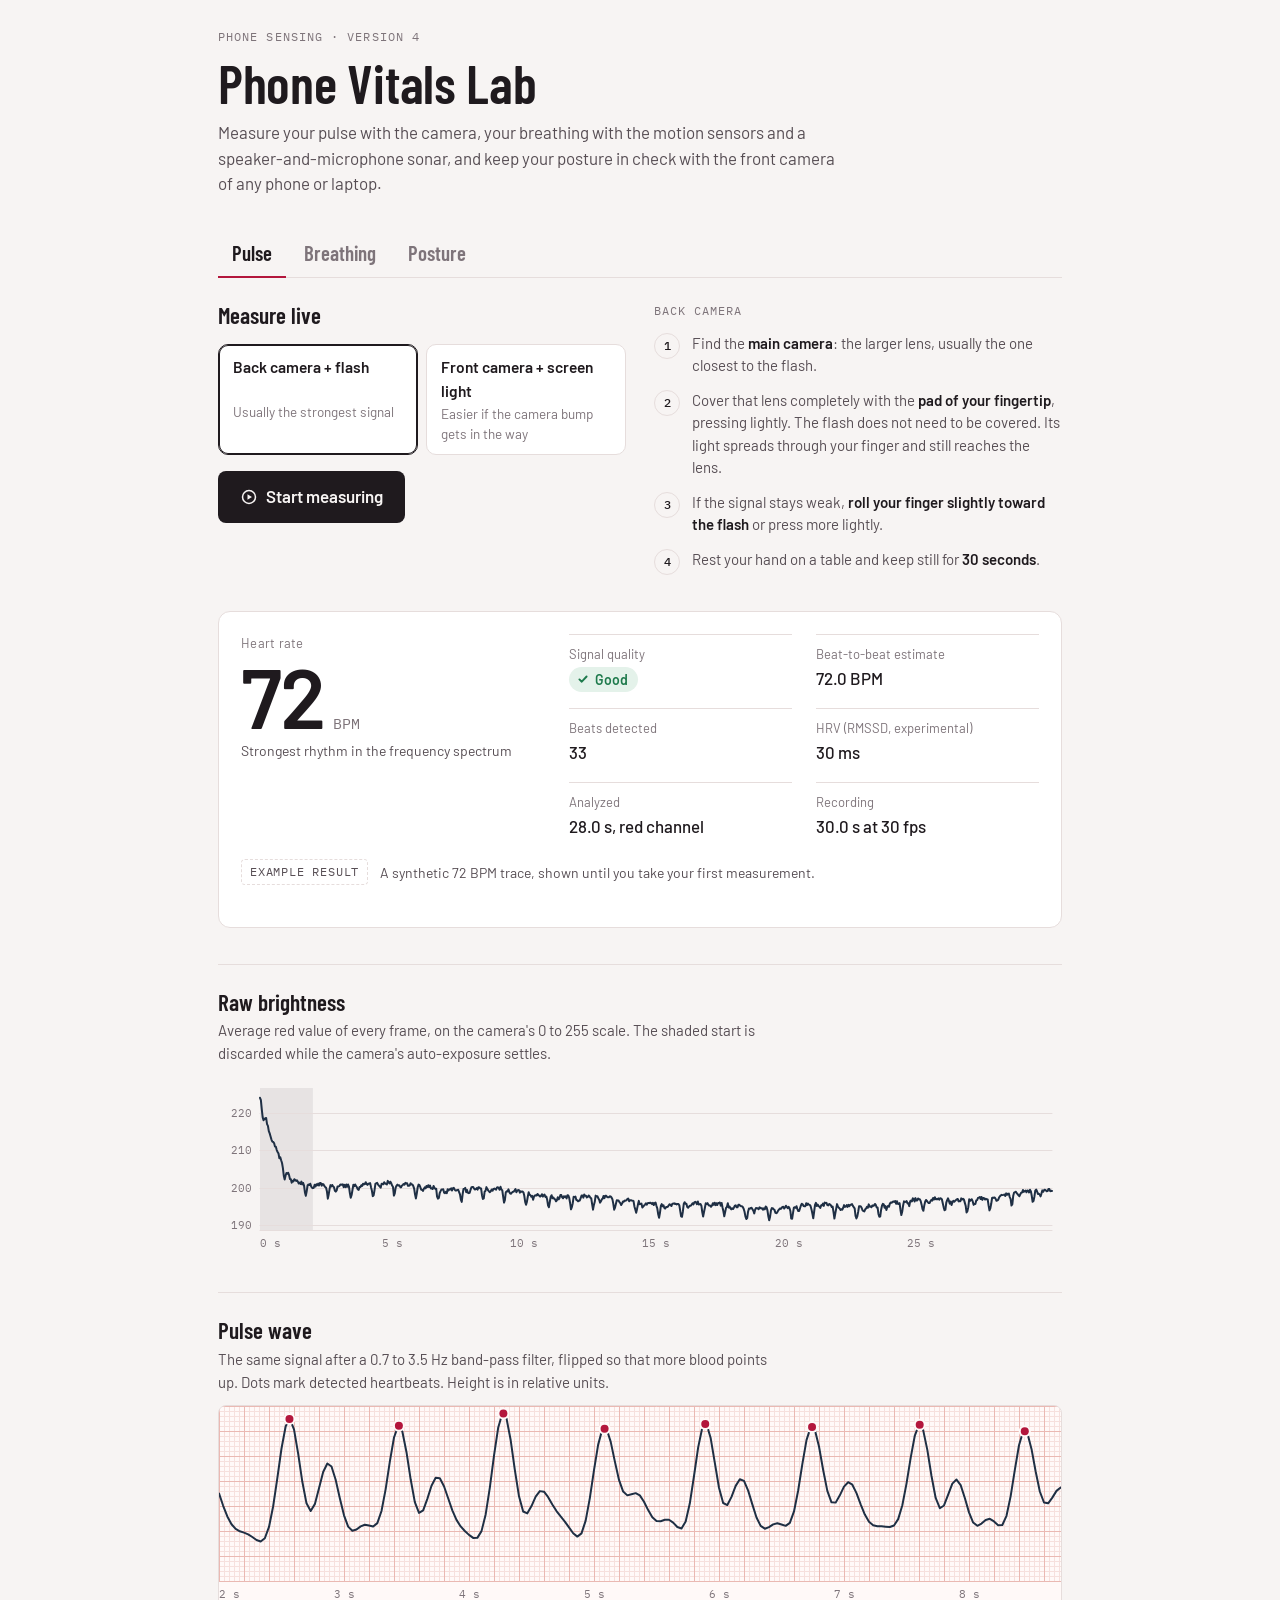
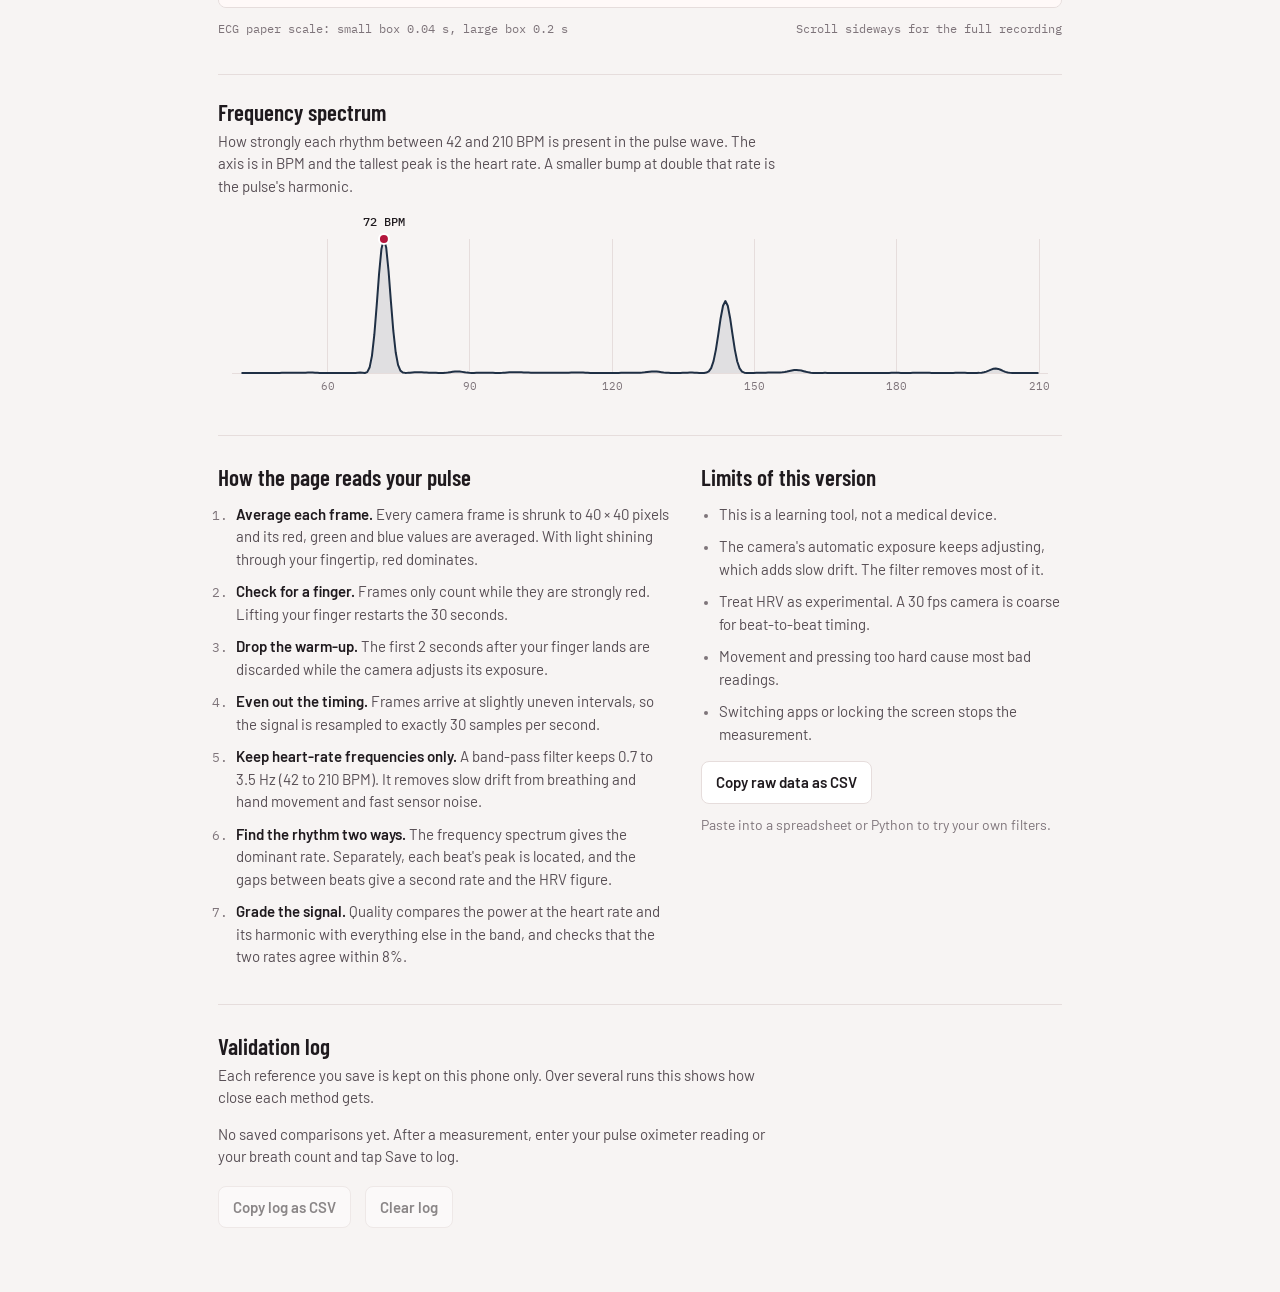
==== index.html @ 99853446 "Add files via upload" ====
<!doctype html>
<html lang="en">
<head>
<meta charset="utf-8">
<meta name="viewport" content="width=device-width, initial-scale=1, viewport-fit=cover">
<meta name="theme-color" content="#F7F4F3">
<title>Phone Vitals Lab</title>
<link rel="preconnect" href="https://fonts.googleapis.com">
<link rel="preconnect" href="https://fonts.gstatic.com" crossorigin>
<link href="https://fonts.googleapis.com/css2?family=Barlow:wght@400;500;600&family=Barlow+Condensed:wght@500;600&family=IBM+Plex+Mono:wght@400;500&display=swap" rel="stylesheet">
<style>
/* Layout: one-column instrument sheet. Live controls, full-screen live view while measuring, then readout + pulse strip + spectrum + method notes. */
:root {
  --bg: #F7F4F3;
  --surface: #FFFFFF;
  --paper: #FFF9F8;
  --ink: #1F1A1E;
  --ink-2: #574E54;
  --ink-3: #7E747A;
  --rule: #E6DDDC;
  --grid-minor: #F6E0DD;
  --grid-major: #EAB9B3;
  --trace: #1F2F44;
  --trace-wash: rgba(31, 47, 68, 0.10);
  --accent: #B3163C;
  --shade: rgba(126, 116, 122, 0.13);
  --good: #1E7A4C; --good-bg: #E4F2EA;
  --warn: #8F5A05; --warn-bg: #F7EEDC;
  --bad: #AF420E;  --bad-bg: #F9E6DC;
  --alert: #D3261E; --alert-ink: #FFFFFF;
  --ok: #1E8A50; --ok-ink: #FFFFFF;
  --absent: #CFC6C8;
  --sign-w: clamp(104px, 17vw, 190px);
  --font-display: "Barlow Condensed", "Arial Narrow", "Roboto Condensed", sans-serif;
  --font-body: "Barlow", system-ui, -apple-system, "Segoe UI", Roboto, sans-serif;
  --font-mono: "IBM Plex Mono", ui-monospace, "SF Mono", Menlo, Consolas, monospace;
  color-scheme: light;
}
@media (prefers-color-scheme: dark) {
  :root:not([data-theme="light"]) {
    --bg: #131114; --surface: #1B181C; --paper: #1A1517;
    --ink: #F0EBEE; --ink-2: #BCB2B8; --ink-3: #91878D; --rule: #2F2A2F;
    --grid-minor: #2A1E22; --grid-major: #4C2D34;
    --trace: #D9E4F2; --trace-wash: rgba(217, 228, 242, 0.10);
    --accent: #FF5D80; --shade: rgba(188, 178, 184, 0.10);
    --good: #52C58C; --good-bg: #173226;
    --warn: #E3A63F; --warn-bg: #33270F;
    --bad: #FF8656;  --bad-bg: #3A1E12;
    --alert: #E5392F; --alert-ink: #FFFFFF;
    --ok: #1F9A58; --ok-ink: #FFFFFF;
    --absent: #4A4249;
    color-scheme: dark;
  }
}
:root[data-theme="dark"] {
  --bg: #131114; --surface: #1B181C; --paper: #1A1517;
  --ink: #F0EBEE; --ink-2: #BCB2B8; --ink-3: #91878D; --rule: #2F2A2F;
  --grid-minor: #2A1E22; --grid-major: #4C2D34;
  --trace: #D9E4F2; --trace-wash: rgba(217, 228, 242, 0.10);
  --accent: #FF5D80; --shade: rgba(188, 178, 184, 0.10);
  --good: #52C58C; --good-bg: #173226;
  --warn: #E3A63F; --warn-bg: #33270F;
  --bad: #FF8656;  --bad-bg: #3A1E12;
  --alert: #E5392F; --alert-ink: #FFFFFF;
  --ok: #1F9A58; --ok-ink: #FFFFFF;
  --absent: #4A4249;
  color-scheme: dark;
}

* { box-sizing: border-box; }
[hidden] { display: none !important; }
html { -webkit-text-size-adjust: 100%; }
body {
  margin: 0;
  background: var(--bg);
  color: var(--ink);
  font-family: var(--font-body);
  font-size: 16px;
  line-height: 1.5;
  -webkit-font-smoothing: antialiased;
}
.sheet {
  max-width: 880px;
  margin: 0 auto;
  padding-inline: 18px;
  padding-block: calc(28px + env(safe-area-inset-top, 0px)) calc(64px + env(safe-area-inset-bottom, 0px));
  display: grid;
  gap: 36px;
}
h1, h2 { font-family: var(--font-display); text-wrap: balance; margin: 0; }
h1 { font-weight: 600; font-size: clamp(2.3rem, 7vw, 3.4rem); line-height: 1; letter-spacing: -0.005em; }
h2 { font-weight: 600; font-size: 1.45rem; line-height: 1.15; }
p { margin: 0; }
.eyebrow {
  font-family: var(--font-mono); font-size: 12px; text-transform: uppercase;
  letter-spacing: 0.09em; color: var(--ink-3);
}
.masthead { display: grid; gap: 10px; }
.lede { color: var(--ink-2); max-width: 62ch; font-size: 1.06rem; }

/* Buttons and controls */
.btn {
  display: inline-flex; align-items: center; justify-content: center; gap: 8px;
  justify-self: start;
  background: var(--ink); color: var(--bg);
  font: inherit; font-weight: 600; font-size: 17px;
  padding: 13px 22px; border-radius: 8px; border: 0; cursor: pointer;
  transition: background-color 120ms ease;
}
.btn svg { width: 18px; height: 18px; }
.btn:hover { background: var(--accent); color: #fff; }
.btn:focus-visible, .btn-quiet:focus-visible, .textbtn:focus-visible, select:focus-visible { outline: 2px solid var(--accent); outline-offset: 3px; }
.btn-quiet {
  font: inherit; font-size: 15px; font-weight: 600; color: var(--ink);
  background: var(--surface); border: 1px solid var(--rule); border-radius: 8px;
  padding: 9px 14px; cursor: pointer;
}
.btn-quiet:hover { border-color: var(--ink-3); }
.textbtn {
  font: inherit; font-size: 14px; color: var(--accent); background: none; border: 0; padding: 0;
  text-decoration: underline; text-underline-offset: 3px; cursor: pointer;
}
.seg { display: flex; flex-wrap: wrap; gap: 8px; }
.seg input { position: absolute; opacity: 0; pointer-events: none; }
.seg label {
  display: grid; gap: 2px; cursor: pointer;
  border: 1px solid var(--rule); background: var(--surface); border-radius: 10px;
  padding: 10px 14px; min-width: 0; flex: 1 1 180px;
}
.seg label b { font-weight: 600; font-size: 15.5px; color: var(--ink); }
.seg label span { font-size: 13.5px; color: var(--ink-3); }
.seg input:checked + label { border-color: var(--ink); box-shadow: inset 0 0 0 1px var(--ink); }
.seg input:focus-visible + label { outline: 2px solid var(--accent); outline-offset: 2px; }
.field { display: grid; gap: 4px; font-size: 13px; color: var(--ink-3); }
select {
  font: inherit; font-size: 15px; color: var(--ink); background: var(--surface);
  border: 1px solid var(--rule); border-radius: 8px; padding: 9px 10px; max-width: 100%;
}
.notice {
  font-size: 14.5px; color: var(--ink); background: var(--warn-bg);
  border-radius: 8px; padding: 10px 12px;
}
.error {
  font-size: 14.5px; color: var(--bad); background: var(--bad-bg);
  border-radius: 8px; padding: 10px 12px;
}

/* Capture */
.capture {
  display: grid;
  grid-template-columns: minmax(0, 1fr) minmax(0, 1fr);
  gap: 28px;
}
.capture-main { display: grid; gap: 16px; align-content: start; min-width: 0; }
.howto-wrap { display: grid; gap: 12px; align-content: start; min-width: 0; }
.howto-title { font-family: var(--font-mono); font-size: 12px; text-transform: uppercase; letter-spacing: 0.08em; color: var(--ink-3); }
.howto { margin: 0; padding: 0; list-style: none; counter-reset: step; display: grid; gap: 12px; }
.howto li { counter-increment: step; display: grid; grid-template-columns: 28px minmax(0, 1fr); gap: 10px; font-size: 15px; color: var(--ink-2); }
.howto li::before {
  content: counter(step);
  font-family: var(--font-mono); font-size: 12px; font-weight: 500; color: var(--ink);
  width: 24px; height: 24px; border-radius: 50%; border: 1px solid var(--rule);
  display: grid; place-items: center; margin-top: 1px;
}
.howto strong { color: var(--ink); font-weight: 600; }

/* Readout */
.readout {
  background: var(--surface);
  border: 1px solid var(--rule);
  border-radius: 12px;
  padding: 22px;
  display: grid;
  gap: 20px;
  scroll-margin-top: 16px;
}
.readout-top { display: grid; grid-template-columns: minmax(0, 1fr) minmax(0, 1.55fr); gap: 24px; align-items: start; }
.hero { display: grid; gap: 4px; min-width: 0; }
.label { font-size: 13px; color: var(--ink-3); letter-spacing: 0.02em; }
.hero-val { display: flex; align-items: baseline; gap: 8px; }
.hero-num { font-family: var(--font-body); font-weight: 600; font-size: 84px; line-height: 0.92; letter-spacing: -0.02em; }
.hero-unit { font-family: var(--font-mono); font-size: 15px; color: var(--ink-3); }
.hero-sub { font-size: 14px; color: var(--ink-2); }
.stats { display: grid; grid-template-columns: repeat(2, minmax(0, 1fr)); gap: 16px 24px; margin: 0; }
.stats div { display: grid; gap: 2px; min-width: 0; border-top: 1px solid var(--rule); padding-top: 10px; }
.stats dt { font-size: 13px; color: var(--ink-3); }
.stats dd { margin: 0; font-size: 1.06rem; font-weight: 500; }
.pill {
  display: inline-flex; align-items: center; gap: 6px;
  padding: 2px 10px 2px 8px; border-radius: 999px;
  font-size: 14px; font-weight: 600; white-space: nowrap;
}
.pill svg { width: 12px; height: 12px; flex: none; }
.pill[data-q="good"] { color: var(--good); background: var(--good-bg); }
.pill[data-q="fair"] { color: var(--warn); background: var(--warn-bg); }
.pill[data-q="poor"] { color: var(--bad); background: var(--bad-bg); }
.pill[data-q="none"] { color: var(--ink-3); background: var(--shade); }
.source { display: flex; flex-wrap: wrap; align-items: center; gap: 8px 12px; font-size: 14px; color: var(--ink-2); }
.chip {
  font-family: var(--font-mono); font-size: 11.5px; text-transform: uppercase; letter-spacing: 0.07em;
  padding: 3px 8px; border-radius: 4px; border: 1px solid var(--rule); color: var(--ink-2);
}
.chip[data-kind="example"] { border-style: dashed; }
.warnings { list-style: none; margin: 0; padding: 0; display: grid; gap: 8px; }
.warnings li {
  display: flex; gap: 10px; align-items: flex-start;
  font-size: 14.5px; color: var(--ink); background: var(--warn-bg);
  border-radius: 8px; padding: 9px 12px;
}
.warnings li svg { width: 14px; height: 14px; flex: none; margin-top: 4px; color: var(--warn); }

/* Charts */
.chart-block { display: grid; gap: 12px; border-top: 1px solid var(--rule); padding-top: 24px; min-width: 0; }
.chart-head { display: grid; gap: 4px; }
.chart-head p { color: var(--ink-2); font-size: 15px; max-width: 70ch; }
.plot { position: relative; }
.plot canvas { display: block; }
.plot .overlay { position: absolute; left: 0; top: 0; pointer-events: none; }
.plot .hit { position: absolute; inset: 0; }
.plot-fit .hit { touch-action: pan-y; }
.strip-scroll {
  overflow-x: auto; border: 1px solid var(--rule); border-radius: 8px; background: var(--paper);
  -webkit-overflow-scrolling: touch;
}
.strip-scroll .plot { width: max-content; }
.strip-meta { display: flex; flex-wrap: wrap; justify-content: space-between; gap: 6px 16px; font-family: var(--font-mono); font-size: 12px; color: var(--ink-3); }
.tip {
  position: absolute; z-index: 2; pointer-events: none;
  background: var(--surface); color: var(--ink);
  border: 1px solid var(--rule); border-radius: 6px;
  padding: 6px 9px; font-family: var(--font-mono); font-size: 12px; line-height: 1.45;
  white-space: nowrap; box-shadow: 0 2px 10px rgba(0, 0, 0, 0.08);
  font-variant-numeric: tabular-nums;
}
.tip b { font-weight: 500; }
.tip .muted { color: var(--ink-3); }

/* Method */
.method { display: grid; grid-template-columns: minmax(0, 1.25fr) minmax(0, 1fr); gap: 32px; border-top: 1px solid var(--rule); padding-top: 28px; }
.method section { display: grid; gap: 12px; align-content: start; min-width: 0; }
.method ol, .method ul { margin: 0; padding-left: 1.2em; display: grid; gap: 10px; color: var(--ink-2); font-size: 15px; }
.method li strong { color: var(--ink); font-weight: 600; }
.method li::marker { font-family: var(--font-mono); font-size: 13px; color: var(--ink-3); }
.copyrow { display: flex; flex-wrap: wrap; align-items: center; gap: 10px 14px; margin-top: 4px; }
.copy-msg { font-size: 14px; color: var(--ink-3); }
#csvFallback {
  width: 100%; height: 120px; font-family: var(--font-mono); font-size: 12px;
  background: var(--surface); color: var(--ink); border: 1px solid var(--rule); border-radius: 6px; padding: 8px;
}

/* Live view (full screen while measuring) */
.live {
  position: fixed; inset: 0; z-index: 20;
  background: var(--bg); color: var(--ink);
  overflow-y: auto;
  display: flex; flex-direction: column;
}
/* Front-camera mode turns the screen into the light source: always white, whatever the theme. */
.live[data-mode="front"] {
  --bg: #FFFFFF; --surface: #FFFFFF; --paper: #FFFFFF;
  --ink: #1F1A1E; --ink-2: #574E54; --ink-3: #7E747A; --rule: #E6DDDC;
  --grid-minor: #F6E0DD; --grid-major: #EAB9B3;
  --trace: #1F2F44; --accent: #B3163C; --shade: rgba(126, 116, 122, 0.13);
  --good: #1E7A4C; --good-bg: #E4F2EA; --warn: #8F5A05; --warn-bg: #F7EEDC; --bad: #AF420E; --bad-bg: #F9E6DC;
  color-scheme: light;
}
.lightzone {
  flex: none; height: 30vh; min-height: 150px;
  background: #FFFFFF;
  display: flex; align-items: flex-end; justify-content: center;
  padding: 0 16px 10px;
  font-size: 13.5px; color: #7E747A; text-align: center;
}
.live:not([data-mode="front"]) .lightzone { display: none; }
.live-inner {
  width: 100%; max-width: 560px; margin: 0 auto;
  padding-inline: 18px;
  padding-block: calc(18px + env(safe-area-inset-top, 0px)) calc(24px + env(safe-area-inset-bottom, 0px));
  display: grid; gap: 16px; align-content: start;
}
.live[data-mode="front"] .live-inner { padding-top: 14px; }
.live-top { display: flex; justify-content: space-between; align-items: center; gap: 12px; flex-wrap: wrap; }
.live-timer { font-family: var(--font-mono); font-size: 14px; color: var(--ink-2); font-variant-numeric: tabular-nums; }
.live-status { font-size: 1.15rem; font-weight: 500; min-height: 1.6em; }
.live-hero { display: flex; align-items: center; gap: 14px; }
.live-hero .hero-num { font-size: 96px; font-variant-numeric: tabular-nums; }
.beat {
  width: 22px; height: 22px; border-radius: 50%; flex: none;
  background: var(--rule); transition: background-color 250ms ease, transform 250ms ease;
}
.beat.on { background: var(--accent); transform: scale(1.25); transition: none; }
.live-wave { border: 1px solid var(--rule); border-radius: 8px; overflow: hidden; background: var(--paper); }
.live-wave canvas { display: block; }
.track { height: 6px; background: var(--rule); border-radius: 3px; overflow: hidden; }
.bar { height: 100%; width: 0; background: var(--accent); border-radius: 3px; }
.live-row { display: flex; align-items: center; gap: 14px; }
#cam { width: 64px; height: 64px; border-radius: 50%; object-fit: cover; background: #000; flex: none; }
.live-facts { display: grid; gap: 6px; min-width: 0; }
.live-note { font-size: 13.5px; color: var(--ink-2); }
.live-actions { display: flex; gap: 10px; flex-wrap: wrap; }

/* Tabs */
.tabs { display: flex; gap: 4px; border-bottom: 1px solid var(--rule); margin-bottom: -12px; }
.tabs button {
  font-family: var(--font-display); font-weight: 600; font-size: 1.3rem; line-height: 1.2;
  color: var(--ink-3); background: none; border: 0; border-bottom: 2px solid transparent;
  padding: 8px 14px 10px; margin-bottom: -1px; cursor: pointer;
}
.tabs button:hover { color: var(--ink-2); }
.tabs button[aria-selected="true"] { color: var(--ink); border-bottom-color: var(--accent); }
.tabs button:focus-visible { outline: 2px solid var(--accent); outline-offset: -2px; border-radius: 4px; }
.panel { display: grid; gap: 36px; min-width: 0; }

/* Breathing controls */
.field-row { display: flex; flex-wrap: wrap; gap: 12px 16px; }
.field-row .field { flex: 1 1 170px; min-width: 0; }
.footnote { font-size: 13.5px; color: var(--ink-3); }
.stats dd.dd-flex { display: flex; flex-wrap: wrap; align-items: center; gap: 4px 8px; }

/* Reference inputs */
.refrow { display: grid; gap: 8px; border-top: 1px solid var(--rule); padding-top: 16px; }
.refrow label { font-size: 14px; color: var(--ink-2); }
.refctl { display: flex; flex-wrap: wrap; align-items: center; gap: 8px 10px; }
.refctl input {
  font: inherit; font-size: 17px; width: 6.5em; padding: 8px 10px;
  border: 1px solid var(--rule); border-radius: 8px; background: var(--bg); color: var(--ink);
  font-variant-numeric: tabular-nums;
}
.refctl input:focus-visible { outline: 2px solid var(--accent); outline-offset: 2px; }
.refctl .unit { font-size: 14px; color: var(--ink-3); }
.refmsg { font-size: 14px; color: var(--ink-2); min-height: 1.4em; }
.btn-quiet:disabled { opacity: 0.5; cursor: default; }

/* Breathing live view */
.method-live { display: grid; gap: 6px; }
.ml-head { display: flex; align-items: center; gap: 8px 12px; flex-wrap: wrap; font-size: 15px; }
.ml-head b { font-weight: 600; }
.ml-val { font-weight: 500; font-variant-numeric: tabular-nums; }
.guide { display: flex; align-items: center; gap: 18px; }
.guide-ring {
  width: 88px; height: 88px; border-radius: 50%; flex: none;
  border: 1px solid var(--rule); display: grid; place-items: center;
}
.guide-disc {
  width: 80px; height: 80px; border-radius: 50%;
  background: var(--trace-wash); border: 2px solid var(--trace);
  transform: scale(0.45); will-change: transform;
}
.guide span { font-size: 1.35rem; font-weight: 600; }

/* Validation log */
.log { display: grid; gap: 14px; border-top: 1px solid var(--rule); padding-top: 28px; }
.log-summary { display: grid; gap: 6px; font-size: 15px; color: var(--ink-2); max-width: 70ch; }
.log-summary strong { color: var(--ink); font-weight: 600; }
.table-wrap { overflow-x: auto; border: 1px solid var(--rule); border-radius: 8px; background: var(--surface); }
.table-wrap table { border-collapse: collapse; width: 100%; font-size: 14px; }
.table-wrap th, .table-wrap td { text-align: left; padding: 8px 12px; border-bottom: 1px solid var(--rule); white-space: nowrap; }
.table-wrap th { font-family: var(--font-mono); font-size: 11.5px; font-weight: 500; text-transform: uppercase; letter-spacing: 0.05em; color: var(--ink-3); }
.table-wrap .num { text-align: right; font-variant-numeric: tabular-nums; }
.table-wrap tr:last-child td { border-bottom: 0; }
#logFallback {
  width: 100%; height: 120px; font-family: var(--font-mono); font-size: 12px;
  background: var(--surface); color: var(--ink); border: 1px solid var(--rule); border-radius: 6px; padding: 8px;
}

/* Posture: the big status sign */
.psign {
  position: fixed; z-index: 40;
  top: calc(14px + env(safe-area-inset-top, 0px));
  right: calc(14px + env(safe-area-inset-right, 0px));
  width: var(--sign-w);
  display: grid; justify-items: center; gap: 8px;
  pointer-events: none;
}
.psign-icon { width: 100%; aspect-ratio: 1 / 1; display: grid; place-items: center; }
.psign-icon svg { width: 100%; height: 100%; display: none; filter: drop-shadow(0 3px 10px rgba(0, 0, 0, 0.18)); }
.psign[data-state="bad"] .i-bad,
.psign[data-state="good"] .i-good,
.psign[data-state="calib"] .i-wait,
.psign[data-state="absent"] .i-wait { display: block; }
.i-bad .tri { fill: var(--alert); stroke: var(--alert); stroke-width: 9; stroke-linejoin: round; }
.i-bad .mark { fill: var(--alert-ink); }
.i-good .disc { fill: var(--ok); }
.i-good .tick { fill: none; stroke: var(--ok-ink); stroke-width: 10; stroke-linecap: round; stroke-linejoin: round; }
.i-wait .ring { fill: var(--surface); stroke: var(--ink-3); stroke-width: 5; }
.i-wait text { fill: var(--ink-2); font-family: var(--font-display); font-weight: 600; font-size: 46px; }
.psign-label {
  font-weight: 600; font-size: clamp(14px, 1.6vw, 17px); line-height: 1.2; text-align: center;
  padding: 5px 12px; border-radius: 999px; max-width: 100%;
  background: var(--surface); color: var(--ink); border: 1px solid var(--rule);
}
.psign[data-state="bad"] .psign-label { background: var(--alert); color: var(--alert-ink); border-color: var(--alert); }
.psign[data-state="good"] .psign-label { background: var(--ok); color: var(--ok-ink); border-color: var(--ok); }
/* One flash per second: well under the 3-per-second limit for photosensitive viewers. */
.psign[data-state="bad"] .psign-icon { animation: psign-flash 1s steps(1, end) infinite; }
@keyframes psign-flash { 0% { opacity: 1; } 50% { opacity: 0.12; } }

/* Posture: live monitor */
.live-posture .live-inner { max-width: 600px; }
.pcam-wrap {
  position: relative; justify-self: center; width: 100%; max-width: 100%;
  aspect-ratio: 4 / 3; border-radius: 10px; overflow: hidden; background: #000;
}
.pcam-wrap video, .pcam-wrap canvas {
  position: absolute; inset: 0; width: 100%; height: 100%; display: block;
  transform: scaleX(-1);
}
.pcam-wrap video { object-fit: cover; }
.pchecks { list-style: none; margin: 0; padding: 0; display: grid; gap: 8px; }
.pchecks li { display: grid; grid-template-columns: minmax(0, 1fr) minmax(70px, 38%) 2.6em; align-items: center; gap: 12px; font-size: 14.5px; }
.pchecks[data-idle="true"] { opacity: 0.5; }
.pc-meter { position: relative; height: 8px; border-radius: 4px; background: var(--rule); }
.pc-fill { position: absolute; left: 0; top: 0; bottom: 0; width: 0; border-radius: 4px; background: var(--good); }
.pchecks li[data-over="true"] .pc-fill { background: var(--bad); }
.pc-limit { position: absolute; left: 66.67%; top: -4px; width: 2px; height: 16px; border-radius: 1px; background: var(--ink-2); }
.pc-state { font-size: 13px; color: var(--ink-3); text-align: right; }
.pchecks li[data-over="true"] .pc-state { color: var(--ink); font-weight: 600; }
.ptoggles { display: flex; flex-wrap: wrap; gap: 8px 20px; }
.check { display: inline-flex; align-items: center; gap: 8px; font-size: 15px; color: var(--ink-2); cursor: pointer; }
.check input { width: 18px; height: 18px; margin: 0; accent-color: var(--accent); }
.capture-lede { color: var(--ink-2); font-size: 15px; max-width: 60ch; }
@media (max-width: 960px) {
  .live-posture .live-inner { padding-top: calc(var(--sign-w) + 64px + env(safe-area-inset-top, 0px)); }
}

/* Floating always-on-top window */
.pip-body {
  margin: 0; min-height: 100vh; padding: 14px;
  background: var(--bg); color: var(--ink); font-family: var(--font-body);
  display: grid; justify-items: center; align-content: center; gap: 10px; text-align: center;
}
.pip-body .psign { position: static; width: min(150px, 62vw); }
.pip-issue { margin: 0; font-size: 13.5px; color: var(--ink-2); min-height: 1.3em; }

/* Posture: session timeline */
.legend { display: flex; flex-wrap: wrap; gap: 6px 18px; font-size: 14px; color: var(--ink-2); }
.legend span { display: inline-flex; align-items: center; gap: 7px; }
.legend i { width: 12px; height: 12px; border-radius: 3px; display: inline-block; }
.legend i[data-s="good"] { background: var(--good); }
.legend i[data-s="bad"] { background: var(--bad); }
.legend i[data-s="absent"] { background: var(--absent); }

@media (max-width: 680px) {
  .readout-top, .capture, .method { grid-template-columns: minmax(0, 1fr); }
  .hero-num { font-size: 72px; }
  .live-hero .hero-num { font-size: 88px; }
  .readout { padding: 18px; }
}
@media (max-width: 380px) {
  .stats { grid-template-columns: minmax(0, 1fr); }
}
@media (prefers-reduced-motion: reduce) {
  .btn, .beat { transition: none; }
  .beat.on { transform: none; }
  .psign[data-state="bad"] .psign-icon { animation: psign-pulse 2s ease-in-out infinite; }
}
@keyframes psign-pulse { 0%, 100% { opacity: 1; } 50% { opacity: 0.35; } }
</style>
</head>
<body>
<main class="sheet">
  <header class="masthead">
    <p class="eyebrow">Phone sensing · version 4</p>
    <h1>Phone Vitals Lab</h1>
    <p class="lede">Measure your pulse with the camera, your breathing with the motion sensors and a speaker-and-microphone sonar, and keep your posture in check with the front camera of any phone or laptop.</p>
  </header>

  <nav class="tabs" role="tablist" aria-label="Measurement">
    <button type="button" role="tab" id="tabPulse" aria-controls="panelPulse" aria-selected="true">Pulse</button>
    <button type="button" role="tab" id="tabBreath" aria-controls="panelBreath" aria-selected="false" tabindex="-1">Breathing</button>
    <button type="button" role="tab" id="tabPosture" aria-controls="panelPosture" aria-selected="false" tabindex="-1">Posture</button>
  </nav>

  <div class="panel" id="panelPulse" role="tabpanel" aria-labelledby="tabPulse">
  <section class="capture" id="capture">
    <div class="capture-main">
      <h2>Measure live</h2>
      <p class="notice" id="insecureNotice" hidden>The camera only works when this page is opened from a secure <strong>https://</strong> address, such as your GitHub Pages link. It will not work as a downloaded file.</p>
      <div class="seg" role="radiogroup" aria-label="Camera to use">
        <input type="radio" name="mode" id="modeBack" value="back" checked>
        <label for="modeBack"><b>Back camera + flash</b><span>Usually the strongest signal</span></label>
        <input type="radio" name="mode" id="modeFront" value="front">
        <label for="modeFront"><b>Front camera + screen light</b><span>Easier if the camera bump gets in the way</span></label>
      </div>
      <label class="field" for="camSelect" id="camField" hidden>Back camera
        <select id="camSelect"><option value="">Automatic (finds the camera with the flash)</option></select>
      </label>
      <button type="button" class="btn" id="startBtn">
        <svg viewBox="0 0 20 20" aria-hidden="true"><circle cx="10" cy="10" r="7.2" fill="none" stroke="currentColor" stroke-width="1.7"/><path d="M8.3 6.9v6.2l5-3.1z" fill="currentColor"/></svg>
        Start measuring
      </button>
      <p class="error" id="errorMsg" role="alert" hidden></p>
    </div>
    <div class="howto-wrap">
      <p class="howto-title" id="howtoTitle">Back camera</p>
      <ol class="howto" id="howtoBack">
        <li><span>Find the <strong>main camera</strong>: the larger lens, usually the one closest to the flash.</span></li>
        <li><span>Cover that lens completely with the <strong>pad of your fingertip</strong>, pressing lightly. The flash does not need to be covered. Its light spreads through your finger and still reaches the lens.</span></li>
        <li><span>If the signal stays weak, <strong>roll your finger slightly toward the flash</strong> or press more lightly.</span></li>
        <li><span>Rest your hand on a table and keep still for <strong>30 seconds</strong>.</span></li>
      </ol>
      <ol class="howto" id="howtoFront" hidden>
        <li><span>Turn your <strong>screen brightness all the way up</strong>.</span></li>
        <li><span>Tap Start. The top of the screen turns <strong>white</strong> to light your fingertip.</span></li>
        <li><span>Rest your fingertip <strong>lightly over the front camera</strong> at the top of the screen, covering it completely.</span></li>
        <li><span>Keep still for <strong>30 seconds</strong> and watch the reading below your finger.</span></li>
      </ol>
    </div>
  </section>

  <section class="readout" aria-live="polite" id="readout">
    <div class="readout-top">
      <div class="hero">
        <span class="label">Heart rate</span>
        <span class="hero-val"><span class="hero-num" id="bpm">--</span><span class="hero-unit">BPM</span></span>
        <span class="hero-sub" id="bpmSub">Strongest rhythm in the frequency spectrum</span>
      </div>
      <dl class="stats">
        <div><dt>Signal quality</dt><dd><span class="pill" id="qualityPill" data-q="good"></span></dd></div>
        <div><dt>Beat-to-beat estimate</dt><dd id="bpmBeats">--</dd></div>
        <div><dt>Beats detected</dt><dd id="beats">--</dd></div>
        <div><dt>HRV (RMSSD, experimental)</dt><dd id="rmssd">--</dd></div>
        <div><dt>Analyzed</dt><dd id="analyzed">--</dd></div>
        <div><dt>Recording</dt><dd id="recording">--</dd></div>
      </dl>
    </div>
    <p class="source">
      <span class="chip" id="sourceChip" data-kind="example">Example result</span>
      <span id="sourceText">A synthetic 72 BPM trace, shown until you take your first measurement.</span>
      <button type="button" class="textbtn" id="exampleBtn" hidden>Show the example again</button>
    </p>
    <ul class="warnings" id="warnings"></ul>
    <div class="refrow" id="pulseRef" hidden>
      <label for="pulseRefIn">Pulse oximeter reading, taken during this measurement</label>
      <div class="refctl">
        <input id="pulseRefIn" type="number" inputmode="decimal" min="30" max="220" step="1" placeholder="74">
        <span class="unit">BPM</span>
        <button type="button" class="btn-quiet" id="pulseRefSave">Save to log</button>
      </div>
      <span class="refmsg" id="pulseRefMsg"></span>
    </div>
  </section>

  <section class="chart-block">
    <div class="chart-head">
      <h2>Raw brightness</h2>
      <p>Average <span id="rawChannel">red</span> value of every frame, on the camera's 0 to 255 scale. The shaded start is discarded while the camera's auto-exposure settles.</p>
    </div>
    <div class="plot plot-fit" id="rawPlot">
      <canvas class="base" aria-label="Raw brightness over time"></canvas>
      <canvas class="overlay" aria-hidden="true"></canvas>
      <div class="hit"></div>
      <div class="tip" hidden></div>
    </div>
  </section>

  <section class="chart-block">
    <div class="chart-head">
      <h2>Pulse wave</h2>
      <p>The same signal after a 0.7 to 3.5 Hz band-pass filter, flipped so that more blood points up. Dots mark detected heartbeats. Height is in relative units.</p>
    </div>
    <div class="strip-scroll" id="stripScroll">
      <div class="plot" id="stripPlot">
        <canvas class="base" aria-label="Filtered pulse wave with detected beats"></canvas>
        <canvas class="overlay" aria-hidden="true"></canvas>
        <div class="hit"></div>
        <div class="tip" hidden></div>
      </div>
    </div>
    <div class="strip-meta">
      <span>ECG paper scale: small box 0.04 s, large box 0.2 s</span>
      <span>Scroll sideways for the full recording</span>
    </div>
  </section>

  <section class="chart-block">
    <div class="chart-head">
      <h2>Frequency spectrum</h2>
      <p>How strongly each rhythm between 42 and 210 BPM is present in the pulse wave. The axis is in BPM and the tallest peak is the heart rate. A smaller bump at double that rate is the pulse's harmonic.</p>
    </div>
    <div class="plot plot-fit" id="specPlot">
      <canvas class="base" aria-label="Frequency spectrum in beats per minute"></canvas>
      <canvas class="overlay" aria-hidden="true"></canvas>
      <div class="hit"></div>
      <div class="tip" hidden></div>
    </div>
  </section>

  <div class="method">
    <section>
      <h2>How the page reads your pulse</h2>
      <ol>
        <li><strong>Average each frame.</strong> Every camera frame is shrunk to 40 × 40 pixels and its red, green and blue values are averaged. With light shining through your fingertip, red dominates.</li>
        <li><strong>Check for a finger.</strong> Frames only count while they are strongly red. Lifting your finger restarts the 30 seconds.</li>
        <li><strong>Drop the warm-up.</strong> The first 2 seconds after your finger lands are discarded while the camera adjusts its exposure.</li>
        <li><strong>Even out the timing.</strong> Frames arrive at slightly uneven intervals, so the signal is resampled to exactly 30 samples per second.</li>
        <li><strong>Keep heart-rate frequencies only.</strong> A band-pass filter keeps 0.7 to 3.5 Hz (42 to 210 BPM). It removes slow drift from breathing and hand movement and fast sensor noise.</li>
        <li><strong>Find the rhythm two ways.</strong> The frequency spectrum gives the dominant rate. Separately, each beat's peak is located, and the gaps between beats give a second rate and the HRV figure.</li>
        <li><strong>Grade the signal.</strong> Quality compares the power at the heart rate and its harmonic with everything else in the band, and checks that the two rates agree within 8%.</li>
      </ol>
    </section>
    <section>
      <h2>Limits of this version</h2>
      <ul>
        <li>This is a learning tool, not a medical device.</li>
        <li>The camera's automatic exposure keeps adjusting, which adds slow drift. The filter removes most of it.</li>
        <li>Treat HRV as experimental. A 30 fps camera is coarse for beat-to-beat timing.</li>
        <li>Movement and pressing too hard cause most bad readings.</li>
        <li>Switching apps or locking the screen stops the measurement.</li>
      </ul>
      <div class="copyrow">
        <button type="button" class="btn-quiet" id="copyBtn">Copy raw data as CSV</button>
        <span class="copy-msg" id="copyMsg">Paste into a spreadsheet or Python to try your own filters.</span>
      </div>
      <textarea id="csvFallback" readonly hidden aria-label="Raw data as CSV"></textarea>
    </section>
  </div>
  </div>

  <div class="panel" id="panelBreath" role="tabpanel" aria-labelledby="tabBreath" hidden>
    <section class="capture" id="brCapture">
      <div class="capture-main">
        <h2>Measure breathing</h2>
        <div class="seg" role="radiogroup" aria-label="Phone position">
          <input type="radio" name="brPlace" id="placeChest" value="chest" checked>
          <label for="placeChest"><b>Lying down, phone on chest</b><span>Motion sensors and sonar check each other</span></label>
          <input type="radio" name="brPlace" id="placeFront" value="front">
          <label for="placeFront"><b>Phone in front of chest</b><span>Sonar does the work, phone resting still</span></label>
        </div>
        <div class="field-row">
          <label class="field" for="guideSel">Breathing guide
            <select id="guideSel">
              <option value="0">Off, breathe normally</option>
              <option value="6">6 breaths/min</option>
              <option value="10">10 breaths/min</option>
              <option value="12">12 breaths/min</option>
              <option value="15">15 breaths/min</option>
              <option value="20">20 breaths/min</option>
            </select>
          </label>
          <label class="field" for="toneSel">Sonar tone
            <select id="toneSel">
              <option value="18000">18 kHz</option>
              <option value="19000" selected>19 kHz</option>
              <option value="20000">20 kHz</option>
            </select>
          </label>
        </div>
        <button type="button" class="btn" id="brStart">
          <svg viewBox="0 0 20 20" aria-hidden="true"><circle cx="10" cy="10" r="7.2" fill="none" stroke="currentColor" stroke-width="1.7"/><path d="M8.3 6.9v6.2l5-3.1z" fill="currentColor"/></svg>
          Start 60-second measurement
        </button>
        <p class="error" id="brError" role="alert" hidden></p>
      </div>
      <div class="howto-wrap">
        <p class="howto-title" id="brHowtoTitle">Phone on chest</p>
        <ol class="howto" id="howtoChest">
          <li><span>Turn the <strong>media volume up</strong>. The sonar plays a tone too high for most adults to hear.</span></li>
          <li><span>Lie on your back. Place the phone <strong>flat on your breastbone</strong>, screen up, with the bottom edge (speaker and microphone) pointing toward your chin.</span></li>
          <li><span>Rest your arms by your sides and <strong>breathe normally</strong>. A chime marks the start and the end of the 60-second window.</span></li>
          <li><span>To check accuracy, <strong>count each breath out</strong> between the two chimes, or ask someone to watch and count.</span></li>
        </ol>
        <ol class="howto" id="howtoBrFront" hidden>
          <li><span>Turn the <strong>media volume up</strong>.</span></li>
          <li><span>Sit back or lie down. Prop the phone <strong>20 to 40 cm from your chest</strong>, bottom edge (speaker and microphone) pointing at your chest, for example on a pillow on your lap.</span></li>
          <li><span>Don't hold it. <strong>Hand movement</strong> is larger than breathing movement and swamps the sonar.</span></li>
          <li><span>Breathe normally. Count each breath out between the start and end chimes if you are checking accuracy.</span></li>
        </ol>
        <p class="footnote">Children and pets may hear the sonar tone as a faint whine. Try a higher tone if it bothers anyone.</p>
      </div>
    </section>

    <section class="readout" aria-live="polite" id="brReadout">
      <div class="readout-top">
        <div class="hero">
          <span class="label">Breathing rate</span>
          <span class="hero-val"><span class="hero-num" id="brRate">--</span><span class="hero-unit">breaths/min</span></span>
          <span class="hero-sub" id="brSub"></span>
        </div>
        <dl class="stats">
          <div><dt>Motion sensors</dt><dd class="dd-flex" id="brMotion">--</dd></div>
          <div><dt>Sonar</dt><dd class="dd-flex" id="brSonar">--</dd></div>
          <div><dt>Cross-check</dt><dd class="dd-flex" id="brAgree">--</dd></div>
          <div><dt>Breaths detected</dt><dd id="brCount">--</dd></div>
          <div><dt>Breathing guide</dt><dd id="brGuide">--</dd></div>
          <div><dt>Recording</dt><dd id="brDur">--</dd></div>
        </dl>
      </div>
      <p class="source">
        <span class="chip" id="brChip" data-kind="example">Example result</span>
        <span id="brSourceText">A synthetic session at about 14 breaths/min, shown until you take your first measurement.</span>
        <button type="button" class="textbtn" id="brExampleBtn" hidden>Show the example again</button>
      </p>
      <ul class="warnings" id="brWarnings"></ul>
      <div class="refrow" id="brRef" hidden>
        <label for="brRefIn" id="brRefLabel">Breaths you counted between the chimes</label>
        <div class="refctl">
          <input id="brRefIn" type="number" inputmode="decimal" min="1" max="80" step="1" placeholder="14">
          <span class="unit" id="brRefUnit">breaths</span>
          <button type="button" class="btn-quiet" id="brRefSave">Save to log</button>
        </div>
        <span class="refmsg" id="brRefMsg"></span>
      </div>
    </section>

    <section class="chart-block">
      <div class="chart-head">
        <h2>Motion sensors</h2>
        <p>Chest movement as the phone tilts, from the <span id="brMotionSrc">accelerometer</span>. Dots mark detected breaths. Height is in relative units.</p>
      </div>
      <div class="plot plot-fit" id="brMotionPlot">
        <canvas class="base" aria-label="Breathing movement from the motion sensors"></canvas>
        <canvas class="overlay" aria-hidden="true"></canvas>
        <div class="hit"></div>
        <div class="tip" hidden></div>
      </div>
    </section>

    <section class="chart-block">
      <div class="chart-head">
        <h2>Sonar</h2>
        <p>Movement seen in the returning ultrasonic tone, from its <span id="brSonarSrc">phase</span>. Dots mark detected breaths. Height is in relative units.</p>
      </div>
      <div class="plot plot-fit" id="brSonarPlot">
        <canvas class="base" aria-label="Breathing movement from the sonar"></canvas>
        <canvas class="overlay" aria-hidden="true"></canvas>
        <div class="hit"></div>
        <div class="tip" hidden></div>
      </div>
    </section>

    <div class="method">
      <section>
        <h2>How the page measures breathing</h2>
        <ol>
          <li><strong>Motion sensors.</strong> As your chest rises, the phone tilts by a fraction of a degree. The accelerometer sees gravity shift slightly between its axes, and the gyroscope sees the rotation. The page combines the axes into the one direction that moves the most.</li>
          <li><strong>Sonar.</strong> The speaker plays a steady tone. The microphone hears it back, mixed with echoes. When your chest moves a few millimetres toward or away from the phone, the echo's timing shifts, which rotates the tone's phase. The page tracks that phase.</li>
          <li><strong>Find the rhythm.</strong> Each signal is filtered to 6 to 42 breaths/min. Breaths are counted, and the frequency spectrum gives a second estimate.</li>
          <li><strong>Grade each method.</strong> A method counts as clear when its signal repeats regularly from one breath to the next and its two estimates agree.</li>
          <li><strong>Cross-check.</strong> If both methods are clear and within 2 breaths/min of each other, the result blends them, giving more weight to the cleaner signal. If they disagree, the cleaner one wins and the page says so.</li>
        </ol>
      </section>
      <section>
        <h2>Limits of this version</h2>
        <ul>
          <li>This is a learning tool, not a medical device.</li>
          <li>Talking, coughing and shifting position break the rhythm for a few breaths.</li>
          <li>Phone speakers and microphones vary in how well they handle ultrasound. The live view shows how strongly the tone reaches the microphone.</li>
          <li>Paying attention to your breathing tends to slow it. That is fine for testing, because the page and your count see the same breaths.</li>
        </ul>
      </section>
    </div>
  </div>

  <div class="panel" id="panelPosture" role="tabpanel" aria-labelledby="tabPosture" hidden>
    <section class="capture" id="pCapture">
      <div class="capture-main">
        <h2>Watch my posture</h2>
        <p class="capture-lede">Uses the front camera of this phone or laptop. A big sign in the top-right corner flashes while your posture needs fixing and turns green as soon as it is fixed. It keeps checking until you press End or close the tab.</p>
        <div class="field-row">
          <label class="field" for="pLevel">Sensitivity
            <select id="pLevel">
              <option value="relaxed">Relaxed</option>
              <option value="normal" selected>Normal</option>
              <option value="strict">Strict</option>
            </select>
          </label>
          <label class="field" for="pDelay">Warn after
            <select id="pDelay">
              <option value="1">1 second</option>
              <option value="3" selected>3 seconds</option>
              <option value="10">10 seconds</option>
              <option value="30">30 seconds</option>
            </select>
          </label>
        </div>
        <label class="check" for="pSound"><input type="checkbox" id="pSound"><span>Beep when a warning starts, then every 20 seconds while it lasts</span></label>
        <button type="button" class="btn" id="pStart">
          <svg viewBox="0 0 20 20" aria-hidden="true"><circle cx="10" cy="10" r="7.2" fill="none" stroke="currentColor" stroke-width="1.7"/><path d="M8.3 6.9v6.2l5-3.1z" fill="currentColor"/></svg>
          Start posture check
        </button>
        <p class="error" id="pError" role="alert" hidden></p>
      </div>
      <div class="howto-wrap">
        <p class="howto-title">Setup</p>
        <ol class="howto">
          <li><span>Put the camera at about <strong>eye level</strong>, facing you. Prop a phone up rather than holding it.</span></li>
          <li><span>Sit <strong>50 to 80 cm</strong> away, so your <strong>head and both shoulders</strong> are in view.</span></li>
          <li><span>When the check starts, <strong>sit up straight</strong> and look at the screen for 5 seconds. That posture becomes your target.</span></li>
          <li><span>Carry on working. Press <strong>End</strong> when you are done.</span></li>
        </ol>
        <p class="footnote">The video is analysed on this device and never uploaded. The pose model (about 15 MB) downloads the first time.</p>
      </div>
    </section>

    <section class="readout" aria-live="polite" id="pReadout">
      <div class="readout-top">
        <div class="hero">
          <span class="label">Upright</span>
          <span class="hero-val"><span class="hero-num" id="pUpright">--</span><span class="hero-unit">% of the time</span></span>
          <span class="hero-sub" id="pSub">Share of the time in view that the green sign was showing</span>
        </div>
        <dl class="stats">
          <div><dt>Time monitored</dt><dd id="pDur">--</dd></div>
          <div><dt>Warnings</dt><dd id="pWarn">--</dd></div>
          <div><dt>Most common issue</dt><dd id="pIssue">--</dd></div>
          <div><dt>Longest warning</dt><dd id="pLongest">--</dd></div>
          <div><dt>Out of view</dt><dd id="pAbsent">--</dd></div>
          <div><dt>Settings</dt><dd id="pSettings">--</dd></div>
        </dl>
      </div>
      <p class="source">
        <span class="chip" id="pChip" data-kind="example">Example result</span>
        <span id="pSourceText">A made-up 25-minute session, shown until you finish your first posture check.</span>
        <button type="button" class="textbtn" id="pExampleBtn" hidden>Show the example again</button>
      </p>
    </section>

    <section class="chart-block">
      <div class="chart-head">
        <h2>Session timeline</h2>
        <p>Which sign was showing over the session.</p>
      </div>
      <div class="legend" aria-hidden="true">
        <span><i data-s="good"></i>Green sign, upright</span>
        <span><i data-s="bad"></i>Warning sign</span>
        <span><i data-s="absent"></i>Out of view</span>
      </div>
      <div class="plot plot-fit" id="pTimeline">
        <canvas class="base" aria-label="Posture over the session"></canvas>
        <canvas class="overlay" aria-hidden="true"></canvas>
        <div class="hit"></div>
        <div class="tip" hidden></div>
      </div>
    </section>

    <div class="method">
      <section>
        <h2>How the page checks posture</h2>
        <ol>
          <li><strong>Find your pose.</strong> A pose model (Google's MediaPipe Pose Landmarker) locates your nose, eyes, ears and shoulders in the camera image about 5 times a second.</li>
          <li><strong>Learn your upright posture.</strong> During calibration it records where your head sits relative to your shoulders while you sit up straight.</li>
          <li><strong>Compare every frame with that target.</strong> Six checks run at once:
            <ul>
              <li><strong>Slouching:</strong> your head sinks toward your shoulders.</li>
              <li><strong>Head pushed forward:</strong> your head looks bigger compared with your shoulders, because it moved toward the camera.</li>
              <li><strong>Too close to the screen:</strong> your shoulders look wider than at calibration.</li>
              <li><strong>Looking down:</strong> your nose drops below the line of your ears.</li>
              <li><strong>Head tilted</strong> and <strong>shoulders uneven:</strong> the ear line or shoulder line tilts away from its calibrated angle.</li>
            </ul>
          </li>
          <li><strong>Warn after a delay.</strong> A problem has to last for the "Warn after" time before the sign turns red, so reaching for a cup does not set it off. Once you fix it, the sign turns green within 0.6 seconds, or within 2 seconds if you are only just inside the limit.</li>
        </ol>
      </section>
      <section>
        <h2>Limits of this version</h2>
        <ul>
          <li>A single camera sees you from the front, so it judges posture from indirect clues. Treat it as a reminder, not a medical assessment.</li>
          <li>Recalibrate after moving the camera or changing chairs, because the target depends on where the camera is.</li>
          <li>Dim light, hair over the ears and a busy background make the pose less steady.</li>
          <li>On a laptop it keeps checking in a background tab, but you only see the sign while the page is visible. Turn on the sound, or use the floating window in Chrome or Edge.</li>
          <li>On a phone, the camera pauses when you switch apps, so keep the page on screen.</li>
        </ul>
      </section>
    </div>
  </div>

  <section class="log" id="logSection">
    <div class="chart-head">
      <h2>Validation log</h2>
      <p>Each reference you save is kept on this phone only. Over several runs this shows how close each method gets.</p>
    </div>
    <div class="log-summary" id="logSummary"></div>
    <div class="table-wrap" id="logWrap" hidden>
      <table>
        <thead>
          <tr><th>When</th><th>Measure</th><th>Setup</th><th class="num">Page</th><th class="num">Motion</th><th class="num">Sonar</th><th class="num">Reference</th><th class="num">Difference</th></tr>
        </thead>
        <tbody id="logBody"></tbody>
      </table>
    </div>
    <div class="copyrow">
      <button type="button" class="btn-quiet" id="logCopy">Copy log as CSV</button>
      <button type="button" class="btn-quiet" id="logClear">Clear log</button>
      <span class="copy-msg" id="logMsg"></span>
    </div>
    <textarea id="logFallback" readonly hidden aria-label="Validation log as CSV"></textarea>
  </section>
</main>

<div class="live" id="live" data-mode="back" hidden>
  <div class="lightzone" id="lightzone">Rest your fingertip lightly on the front camera, just above this text</div>
  <div class="live-inner">
    <div class="live-top">
      <span class="chip" id="liveMode">Back camera + flash</span>
      <span class="live-timer" id="liveTimer">0 / 30 s</span>
    </div>
    <p class="live-status" id="liveStatus" aria-live="polite">Starting the camera…</p>
    <div class="live-hero">
      <span class="beat" id="beatDot" aria-hidden="true"></span>
      <span class="hero-val"><span class="hero-num" id="liveBpm">--</span><span class="hero-unit">BPM</span></span>
    </div>
    <div class="live-wave"><canvas id="liveCanvas" aria-label="Live pulse wave"></canvas></div>
    <div class="track" aria-hidden="true"><div class="bar" id="liveBar"></div></div>
    <div class="live-row">
      <video id="cam" muted playsinline autoplay></video>
      <div class="live-facts">
        <span><span class="pill" id="livePill" data-q="none"></span></span>
        <span class="live-note" id="liveNote"></span>
      </div>
    </div>
    <div class="live-actions">
      <button type="button" class="btn" id="stopBtn">Stop</button>
    </div>
  </div>
</div>

<div class="live live-posture" id="livePosture" hidden>
  <div class="live-inner">
    <div class="live-top">
      <span class="chip">Posture check</span>
      <span class="live-timer" id="pTimer">00:00</span>
    </div>
    <p class="live-status" id="pStatus" aria-live="polite">Starting the camera…</p>
    <div class="pcam-wrap" id="pCamWrap">
      <video id="pCam" muted playsinline autoplay></video>
      <canvas id="pOverlay" aria-hidden="true"></canvas>
    </div>
    <ul class="pchecks" id="pChecks" data-idle="true" aria-label="Posture checks"></ul>
    <p class="live-note" id="pLiveStats"></p>
    <div class="live-actions">
      <button type="button" class="btn" id="pEnd">End</button>
      <button type="button" class="btn-quiet" id="pRecal">Recalibrate</button>
      <button type="button" class="btn-quiet" id="pPip" hidden>Keep on top of other windows</button>
    </div>
    <div class="ptoggles">
      <label class="check" for="pSoundLive"><input type="checkbox" id="pSoundLive"><span>Sound</span></label>
      <label class="check" for="pShowCam"><input type="checkbox" id="pShowCam" checked><span>Show camera</span></label>
    </div>
    <p class="live-note" id="pLiveNote"></p>
  </div>
  <div class="psign" id="pSign" data-state="calib">
    <div class="psign-icon">
      <svg class="i-bad" viewBox="0 0 100 100" aria-hidden="true"><path class="tri" d="M50 9 L93 86 H7 Z"/><rect class="mark" x="45" y="33" width="10" height="31" rx="5"/><circle class="mark" cx="50" cy="75" r="6"/></svg>
      <svg class="i-good" viewBox="0 0 100 100" aria-hidden="true"><circle class="disc" cx="50" cy="50" r="46"/><path class="tick" d="M28 52 L44 68 L73 35"/></svg>
      <svg class="i-wait" viewBox="0 0 100 100" aria-hidden="true"><circle class="ring" cx="50" cy="50" r="44"/><text x="50" y="52" text-anchor="middle" dominant-baseline="middle">…</text></svg>
    </div>
    <div class="psign-label" role="status">Calibrating</div>
  </div>
</div>

<div class="live" id="liveBr" data-mode="breath" hidden>
  <div class="live-inner">
    <div class="live-top">
      <span class="chip" id="brLiveSetup">Phone on chest</span>
      <span class="live-timer" id="brLiveTimer">Warm-up</span>
    </div>
    <p class="live-status" id="brLiveStatus" aria-live="polite">Starting the sensors…</p>
    <div class="guide" id="brGuideViz" hidden>
      <div class="guide-ring"><div class="guide-disc" id="brGuideDisc"></div></div>
      <span id="brGuideText">Breathe in</span>
    </div>
    <div class="live-hero">
      <span class="hero-val"><span class="hero-num" id="brLiveRate">--</span><span class="hero-unit">breaths/min</span></span>
    </div>
    <p class="live-note" id="brLiveAgree">The first estimate appears after 20 seconds.</p>
    <div class="method-live">
      <div class="ml-head"><b>Motion sensors</b><span class="ml-val" id="brLiveMotionVal">--</span><span class="pill" id="brLiveMotionPill" data-q="none"></span></div>
      <div class="live-wave"><canvas id="brLiveMotion" aria-label="Live motion sensor trace"></canvas></div>
      <span class="live-note" id="brLiveMotionNote"></span>
    </div>
    <div class="method-live">
      <div class="ml-head"><b>Sonar</b><span class="ml-val" id="brLiveSonarVal">--</span><span class="pill" id="brLiveSonarPill" data-q="none"></span></div>
      <div class="live-wave"><canvas id="brLiveSonar" aria-label="Live sonar trace"></canvas></div>
      <span class="live-note" id="brLiveSonarNote"></span>
    </div>
    <div class="track" aria-hidden="true"><div class="bar" id="brLiveBar"></div></div>
    <div class="live-actions">
      <button type="button" class="btn" id="brStop">Stop</button>
    </div>
  </div>
</div>

<script>
// DSP-START
const DSP = (() => {
  const FS = 30, LO = 0.7, HI = 3.5;

  function mulberry32(a) {
    return function () {
      a |= 0; a = (a + 0x6D2B79F5) | 0;
      let t = Math.imul(a ^ (a >>> 15), 1 | a);
      t = (t + Math.imul(t ^ (t >>> 7), 61 | t)) ^ t;
      return ((t ^ (t >>> 14)) >>> 0) / 4294967296;
    };
  }

  // Synthetic fingertip recording: 72 BPM average with breathing-linked variation,
  // a systolic and diastolic bump per beat, slow drift, auto-exposure settling and sensor noise.
  function makeExample() {
    const fs = 30, dur = 30, rng = mulberry32(7);
    const t = [], r = [], g = [], b = [], clip = [];
    let phase = 0;
    for (let i = 0; i < fs * dur; i++) {
      const ti = i / fs;
      const hr = 72 + 3 * Math.sin(2 * Math.PI * 0.25 * ti);
      phase += hr / 60 / fs;
      const p = phase % 1;
      const wave = Math.exp(-(((p - 0.18) / 0.07) ** 2)) + 0.35 * Math.exp(-(((p - 0.5) / 0.1) ** 2));
      const resp = 0.5 * Math.sin(2 * Math.PI * 0.25 * ti);
      const drift = 3 * Math.sin(2 * Math.PI * 0.03 * ti + 1);
      const settle = ti < 1.6 ? 24 * (1 - ti / 1.6) ** 2 : 0;
      t.push(ti);
      r.push(198 - 3.4 * wave + resp + drift + settle + (rng() - 0.5) * 1.0);
      g.push(31 - 0.5 * wave + 0.3 * drift + settle * 0.2 + (rng() - 0.5) * 1.2);
      b.push(17 + (rng() - 0.5) * 0.8);
      clip.push(0.03);
    }
    return { t, r, g, b, clip };
  }

  function resample(t, v, fs) {
    const t0 = t[0], t1 = t[t.length - 1];
    const n = Math.floor((t1 - t0) * fs) + 1;
    const out = new Float64Array(n);
    let j = 0;
    for (let i = 0; i < n; i++) {
      const ti = t0 + i / fs;
      while (j < t.length - 2 && t[j + 1] < ti) j++;
      const a = t[j], b = t[j + 1];
      const w = b > a ? Math.min(1, Math.max(0, (ti - a) / (b - a))) : 0;
      out[i] = v[j] + (v[j + 1] - v[j]) * w;
    }
    return out;
  }

  function biquad(type, f0, fs, Q) {
    const w0 = 2 * Math.PI * f0 / fs, c = Math.cos(w0), s = Math.sin(w0), al = s / (2 * Q);
    let b0, b1, b2;
    if (type === 'lp') { b0 = (1 - c) / 2; b1 = 1 - c; b2 = (1 - c) / 2; }
    else { b0 = (1 + c) / 2; b1 = -(1 + c); b2 = (1 + c) / 2; }
    const a0 = 1 + al;
    return { b0: b0 / a0, b1: b1 / a0, b2: b2 / a0, a1: (-2 * c) / a0, a2: (1 - al) / a0 };
  }

  function runBiquad(q, x) {
    const y = new Float64Array(x.length);
    const dc = (q.b0 + q.b1 + q.b2) / (1 + q.a1 + q.a2);
    let x1 = x[0], x2 = x[0], y1 = x[0] * dc, y2 = x[0] * dc;
    for (let i = 0; i < x.length; i++) {
      const v = q.b0 * x[i] + q.b1 * x1 + q.b2 * x2 - q.a1 * y1 - q.a2 * y2;
      x2 = x1; x1 = x[i]; y2 = y1; y1 = v; y[i] = v;
    }
    return y;
  }

  // 4th-order Butterworth high-pass + low-pass, run forward and backward (zero phase).
  const BW4 = [0.5411961, 1.3065630];
  const SECS = {};
  function sections(fs, lo, hi) {
    const key = fs + ':' + lo + ':' + hi;
    if (!SECS[key]) SECS[key] = [...BW4.map(Q => biquad('hp', lo, fs, Q)), ...BW4.map(Q => biquad('lp', hi, fs, Q))];
    return SECS[key];
  }
  function bandpass(x, fs, lo, hi) {
    const n = x.length, pad = Math.min(n - 1, Math.round(fs * Math.max(2, 1.5 / lo)));
    const ext = new Float64Array(n + 2 * pad);
    for (let i = 0; i < pad; i++) ext[i] = 2 * x[0] - x[pad - i];
    for (let i = 0; i < n; i++) ext[pad + i] = x[i];
    for (let i = 0; i < pad; i++) ext[pad + n + i] = 2 * x[n - 1] - x[n - 2 - i];
    const secs = sections(fs, lo, hi);
    let y = ext;
    for (const q of secs) y = runBiquad(q, y);
    y.reverse();
    for (const q of secs) y = runBiquad(q, y);
    y.reverse();
    return y.slice(pad, pad + n);
  }

  function spectrum(y, fs, fmin, fmax, df, bw1 = 0.1, bw2 = 0.15) {
    const n = y.length;
    let mean = 0; for (let i = 0; i < n; i++) mean += y[i]; mean /= n;
    const w = new Float64Array(n);
    for (let i = 0; i < n; i++) w[i] = (y[i] - mean) * (0.5 - 0.5 * Math.cos(2 * Math.PI * i / (n - 1)));
    const f = [], p = [];
    for (let fr = fmin; fr <= fmax + 1e-9; fr += df) {
      const om = 2 * Math.PI * fr / fs, cw = Math.cos(om), sw = Math.sin(om);
      let re = 0, im = 0, c = 1, s = 0;
      for (let i = 0; i < n; i++) {
        re += w[i] * c; im -= w[i] * s;
        const c2 = c * cw - s * sw; s = s * cw + c * sw; c = c2;
      }
      f.push(fr); p.push(re * re + im * im);
    }
    let k = 0;
    for (let i = 1; i < p.length; i++) if (p[i] > p[k]) k = i;
    // If the tallest peak is really the harmonic, step down to the fundamental.
    const half = f[k] / 2;
    if (half >= fmin) {
      const kh = Math.round((half - fmin) / df);
      let best = kh;
      for (let i = Math.max(0, kh - 3); i <= Math.min(p.length - 1, kh + 3); i++) if (p[i] > p[best]) best = i;
      if (p[best] > 0.6 * p[k]) k = best;
    }
    let peak = f[k];
    if (k > 0 && k < p.length - 1) {
      const a = p[k - 1], b = p[k], c = p[k + 1];
      const d = (a - c) / (2 * (a - 2 * b + c));
      if (isFinite(d) && Math.abs(d) < 1) peak = f[k] + d * df;
    }
    let sig = 0, tot = 0;
    for (let i = 0; i < f.length; i++) {
      tot += p[i];
      if (Math.abs(f[i] - peak) <= bw1 || Math.abs(f[i] - 2 * peak) <= bw2) sig += p[i];
    }
    const snrDb = 10 * Math.log10(Math.max(sig, 1e-12) / Math.max(1e-12, tot - sig));
    return { f, p, peakHz: peak, peakIdx: k, snrDb };
  }

  function detectBeats(y, fs, hrHz) {
    const n = y.length, minDist = Math.max(1, Math.floor(0.6 * fs / hrHz));
    const cand = [];
    for (let i = 1; i < n - 1; i++) if (y[i] > y[i - 1] && y[i] >= y[i + 1] && y[i] > 0) cand.push(i);
    cand.sort((a, b) => y[b] - y[a]);
    const taken = new Uint8Array(n), keep = [];
    for (const i of cand) {
      let ok = true;
      for (let j = Math.max(0, i - minDist); j <= Math.min(n - 1, i + minDist); j++) if (taken[j]) { ok = false; break; }
      if (ok) { taken[i] = 1; keep.push(i); }
    }
    keep.sort((a, b) => a - b);
    const hs = keep.map(i => y[i]).sort((a, b) => a - b);
    const med = hs.length ? hs[hs.length >> 1] : 0;
    const idx = keep.filter(i => y[i] >= 0.3 * med);
    const times = idx.map(i => {
      const a = y[i - 1], b = y[i], c = y[i + 1];
      const d = (a - c) / (2 * (a - 2 * b + c));
      return (i + (isFinite(d) && Math.abs(d) < 1 ? d : 0)) / fs;
    });
    return { idx, times };
  }

  function beatStats(times, lo = 0.7, hi = 1.3) {
    const ibi = [];
    for (let i = 1; i < times.length; i++) ibi.push(times[i] - times[i - 1]);
    if (ibi.length < 3) return null;
    const s = [...ibi].sort((a, b) => a - b), med = s[s.length >> 1];
    const valid = ibi.map(v => v >= lo * med && v <= hi * med);
    const good = ibi.filter((v, i) => valid[i]);
    if (!good.length) return null;
    const mean = good.reduce((a, b) => a + b, 0) / good.length;
    let sq = 0, cnt = 0;
    for (let i = 1; i < ibi.length; i++) {
      if (valid[i] && valid[i - 1]) { const d = ibi[i] - ibi[i - 1]; sq += d * d; cnt++; }
    }
    return { ibi, valid, bpm: 60 / mean, rmssd: cnt >= 5 ? Math.sqrt(sq / cnt) * 1000 : null, validCount: good.length };
  }

  function median(a) {
    if (!a.length) return 0;
    const s = [...a].sort((x, y) => x - y);
    return s[s.length >> 1];
  }

  function analyzeChannel(t, v, start, df) {
    const tt = [], vv = [];
    for (let i = 0; i < t.length; i++) if (t[i] >= start) { tt.push(t[i]); vv.push(-v[i]); }
    const x = resample(tt, vv, FS);
    const y = bandpass(x, FS, LO, HI);
    const spec = spectrum(y, FS, LO, HI, df || 1 / 120);
    return { y, spec, t0: tt[0] };
  }

  // Quick estimate for the live view: picks the better of red and green.
  function quick(t, r, g) {
    const a = analyzeChannel(t, r, -Infinity, 1 / 60);
    const b = analyzeChannel(t, g, -Infinity, 1 / 60);
    const ch = b.spec.snrDb > a.spec.snrDb + 1 ? b : a;
    return { bpm: ch.spec.peakHz * 60, snrDb: ch.spec.snrDb, peakHz: ch.spec.peakHz };
  }

  function analyze(s) {
    const n = s.t.length;
    if (n < 60) return { error: 'Too few frames were collected. Keep your finger on the camera for the full 30 seconds.' };
    const t0 = s.t[0];
    const t = s.t.map(v => v - t0);
    const dur = t[n - 1];
    const settle = Math.min(2, dur * 0.15);
    if (dur - settle < 6) {
      return { error: 'Only ' + Math.max(0, dur - settle).toFixed(1) + ' seconds could be analyzed. Keep your finger still on the camera for longer.' };
    }
    const fpsIn = (n - 1) / dur;
    const red = analyzeChannel(t, s.r, settle);
    const green = analyzeChannel(t, s.g, settle);
    const useGreen = green.spec.snrDb > red.spec.snrDb + 1;
    const ch = useGreen ? green : red;
    const channel = useGreen ? 'green' : 'red';
    const bpmSpec = ch.spec.peakHz * 60;
    const beats = detectBeats(ch.y, FS, ch.spec.peakHz);
    const stats = beatStats(beats.times);
    const agree = stats ? Math.abs(stats.bpm - bpmSpec) / bpmSpec < 0.08 : false;
    const snr = ch.spec.snrDb;
    let quality = (snr >= 3 && agree) ? 'good' : ((snr >= 1 && agree) || snr >= 3) ? 'fair' : 'poor';

    const after = (arr) => arr.filter((_, i) => t[i] >= settle);
    const medR = median(after(s.r)), medG = median(after(s.g)), medClip = median(after(s.clip));
    const warnings = [];
    if (medR < 60) {
      warnings.push('The frames were dark. Turn the flash or screen light on and make sure your fingertip is close to it.');
      quality = 'poor';
    } else if (medG > 0.7 * medR) {
      warnings.push('The frames were not red enough for a covered fingertip. Cover the lens completely.');
      if (quality === 'good') quality = 'fair';
    }
    if (medClip > 0.4) warnings.push('Most of the image was at full brightness, which hides the pulse. Rest your finger more lightly, or shift it slightly away from the light.');
    const analyzed = (ch.y.length - 1) / FS;
    if (fpsIn < 15) warnings.push('Only ' + Math.round(fpsIn) + ' frames per second arrived, so timing is less precise. Close other apps and try again.');
    if (quality !== 'good' && !agree && stats) warnings.push('The two rate estimates disagree. Keep your hand still on a table and measure again.');
    else if (quality === 'poor') warnings.push('The rhythm was weak or noisy. Keep your hand still on a table and measure again.');

    return {
      channel, raw: { t, v: useGreen ? s.g : s.r }, settle, dur, fs: FS,
      y: ch.y, yT0: ch.t0, spec: ch.spec, beats, stats, bpmSpec, quality, agree,
      fpsIn, analyzed, warnings
    };
  }

  // ================= Breathing =================
  // Both methods end up as a 10 Hz signal band-passed to 0.1-0.7 Hz (6-42 breaths/min).
  const BFS = 10, BLO = 0.1, BHI = 0.7;
  const BQ_GOOD = 0.6, BQ_FAIR = 0.45;

  function sliceRange(t, from, to) {
    let a = 0; while (a < t.length && t[a] < from) a++;
    let b = t.length; while (b > a && t[b - 1] > to) b--;
    return [a, b];
  }

  // Principal component of k equally long signals. `ref` keeps the sign stable between calls.
  function pca(arrs, ref) {
    const k = arrs.length, n = arrs[0].length;
    const C = Array.from({ length: k }, () => new Float64Array(k));
    for (let i = 0; i < n; i++) {
      for (let a = 0; a < k; a++) { const va = arrs[a][i]; for (let b = a; b < k; b++) C[a][b] += va * arrs[b][i]; }
    }
    for (let a = 0; a < k; a++) for (let b = 0; b < a; b++) C[a][b] = C[b][a];
    let v = new Float64Array(k).fill(1 / Math.sqrt(k));
    for (let it = 0; it < 60; it++) {
      const w = new Float64Array(k);
      for (let a = 0; a < k; a++) for (let b = 0; b < k; b++) w[a] += C[a][b] * v[b];
      const nrm = Math.hypot(...w);
      if (!(nrm > 0)) break;
      v = w.map(x => x / nrm);
    }
    if (ref && ref.length === k) {
      let d = 0; for (let a = 0; a < k; a++) d += v[a] * ref[a];
      if (d < 0) v = v.map(x => -x);
    }
    const y = new Float64Array(n);
    for (let i = 0; i < n; i++) { let s = 0; for (let a = 0; a < k; a++) s += v[a] * arrs[a][i]; y[i] = s; }
    return { y, v };
  }

  function unwrap(ph) {
    const out = new Float64Array(ph.length);
    let off = 0; out[0] = ph[0];
    for (let i = 1; i < ph.length; i++) {
      const d = ph[i] - ph[i - 1];
      if (d > Math.PI) off -= 2 * Math.PI; else if (d < -Math.PI) off += 2 * Math.PI;
      out[i] = ph[i] + off;
    }
    return out;
  }

  // Least-squares circle through I/Q points. Its centre is the static echo (speaker leakage, walls),
  // so the angle around it tracks the moving echo from your chest.
  function circleFit(x, y) {
    const n = x.length;
    let mx = 0, my = 0;
    for (let i = 0; i < n; i++) { mx += x[i]; my += y[i]; }
    mx /= n; my /= n;
    let Suu = 0, Svv = 0, Suv = 0, Suuu = 0, Svvv = 0, Suvv = 0, Svuu = 0;
    for (let i = 0; i < n; i++) {
      const u = x[i] - mx, v = y[i] - my;
      Suu += u * u; Svv += v * v; Suv += u * v;
      Suuu += u * u * u; Svvv += v * v * v; Suvv += u * v * v; Svuu += v * u * u;
    }
    const det = Suu * Svv - Suv * Suv;
    if (!(Math.abs(det) > 1e-30)) return null;
    const b1 = 0.5 * (Suuu + Suvv), b2 = 0.5 * (Svvv + Svuu);
    const uc = (b1 * Svv - b2 * Suv) / det, vc = (Suu * b2 - Suv * b1) / det;
    return { cx: uc + mx, cy: vc + my, r: Math.sqrt(uc * uc + vc * vc + (Suu + Svv) / n) };
  }

  const bp = (x) => bandpass(x, BFS, BLO, BHI);

  // How strongly the signal repeats itself one breath later (1 = perfectly regular, ~0.2 = noise).
  function periodicity(y, fs, f) {
    const n = y.length;
    let e0 = 0; for (let i = 0; i < n; i++) e0 += y[i] * y[i];
    if (!(e0 > 0)) return 0;
    const L = fs / f;
    let top = -1;
    for (let lag = Math.max(1, Math.floor(L * 0.8)); lag <= Math.min(n - 2, Math.ceil(L * 1.2)); lag++) {
      let s = 0; for (let i = 0; i < n - lag; i++) s += y[i] * y[i + lag];
      const r = (s / e0) * (n / (n - lag));
      if (r > top) top = r;
    }
    return Math.max(0, Math.min(1, top));
  }

  function breathRhythm(y) {
    const spec = spectrum(y, BFS, BLO, BHI, 1 / 600, 0.04, 0.06);
    const beats = detectBeats(y, BFS, spec.peakHz);
    const stats = beatStats(beats.times, 0.5, 1.6);
    const specRate = spec.peakHz * 60;
    const agree = !!stats && Math.abs(stats.bpm - specRate) / specRate < 0.15;
    const snr = spec.snrDb;
    const per = periodicity(y, BFS, spec.peakHz);
    const quality = (per >= BQ_GOOD && agree) ? 'good' : (per >= BQ_FAIR && agree) ? 'fair' : 'poor';
    // Counting breaths matches how a person checks the rate, so use the count when it is consistent.
    return { spec, beats, stats, specRate, agree, snr, periodicity: per, quality, rate: agree ? stats.bpm : specRate };
  }

  function best(cands) {
    let top = null, topScore = -Infinity;
    for (const c of cands) {
      const r = breathRhythm(c.y);
      Object.assign(r, c);
      const score = r.periodicity + r.snr / 20;
      if (score > topScore) { top = r; topScore = score; }
    }
    return top;
  }

  // Motion: gravity's direction tilts slightly as the chest rises (accelerometer),
  // and the phone rotates slightly (gyroscope, integrated to an angle).
  function motionCands(m, from, to, ref, minSpan = 12) {
    if (!m || m.t.length < 30) return null;
    const [a, b] = sliceRange(m.t, from, to);
    if (b - a < 30 || m.t[b - 1] - m.t[a] < minSpan) return null;
    const t = m.t.slice(a, b);
    const rs = (arr) => resample(t, arr, BFS);
    const acc = pca([m.ax, m.ay, m.az].map(arr => bp(rs(arr.slice(a, b)))), ref && ref.acc);
    const cands = [{ y: acc.y, v: acc.v, source: 'accelerometer', kind: 'acc', t0: t[0] }];
    let finite = 0;
    for (let i = a; i < b; i++) if (Number.isFinite(m.gx[i])) finite++;
    if (finite > 0.8 * (b - a)) {
      const ang = [m.gx, m.gy, m.gz].map(g => {
        const out = new Array(b - a); let s = 0;
        for (let i = a; i < b; i++) {
          const dt = i > a ? m.t[i] - m.t[i - 1] : 0;
          s += (Number.isFinite(g[i]) ? g[i] : 0) * dt;
          out[i - a] = s;
        }
        return out;
      });
      const gy = pca(ang.map(arr => bp(rs(arr))), ref && ref.gyr);
      cands.push({ y: gy.y, v: gy.v, source: 'gyroscope', kind: 'gyr', t0: t[0] });
    }
    return cands;
  }

  // Sonar: the speaker plays a steady ultrasonic tone and the microphone hears it back.
  // I/Q are the tone's in-phase and quadrature parts; chest movement rotates the echo's phase.
  function sonarIQ(s, from, to, minSpan = 12) {
    if (!s || !s.i.length) return null;
    const D = Math.max(1, Math.round(s.rate / BFS));
    const i0 = Math.max(0, Math.ceil(from * s.rate));
    const i1 = Math.min(s.i.length, Math.floor(to * s.rate));
    const n = Math.floor((i1 - i0) / D);
    if (n < minSpan * BFS) return null;
    const I = new Float64Array(n), Q = new Float64Array(n);
    for (let k = 0; k < n; k++) {
      let si = 0, sq = 0;
      for (let j = 0; j < D; j++) { si += s.i[i0 + k * D + j]; sq += s.q[i0 + k * D + j]; }
      I[k] = si / D; Q[k] = sq / D;
    }
    return { I, Q, t0: (i0 + D / 2) / s.rate, n };
  }

  function sonarCands(s, from, to, ref, minSpan) {
    const iq = sonarIQ(s, from, to, minSpan);
    if (!iq) return null;
    const { I, Q, t0, n } = iq;
    const proj = pca([bp(I), bp(Q)], ref && ref.proj);
    const cands = [{ y: proj.y, v: proj.v, source: 'echo strength', kind: 'proj', t0 }];
    const fit = circleFit(I, Q);
    if (fit && Number.isFinite(fit.r) && fit.r > 0) {
      cands.push({ y: bp(unwrap(Float64Array.from(I, (v, k) => Math.atan2(Q[k] - fit.cy, v - fit.cx)))), source: 'echo phase', kind: 'phase', t0 });
    }
    let mi = 0, mq = 0;
    for (let k = 0; k < n; k++) { mi += I[k]; mq += Q[k]; }
    mi /= n; mq /= n;
    cands.push({ y: bp(unwrap(Float64Array.from(I, (v, k) => Math.atan2(Q[k] - mq, v - mi)))), source: 'echo phase', kind: 'phase2', t0 });
    const mags = Array.from(I, (v, k) => Math.hypot(v, Q[k]));
    return { cands, level: median(mags) * 2 };
  }

  function analyzeMotion(m, from, to) {
    const c = motionCands(m, from, to);
    return c ? best(c) : null;
  }
  function analyzeSonar(s, from, to) {
    const c = sonarCands(s, from, to);
    if (!c) return null;
    const r = best(c.cands);
    r.level = c.level;
    return r;
  }

  function combine(m, s) {
    const ok = (r) => r && (r.quality === 'good' || r.quality === 'fair');
    if (ok(m) && ok(s)) {
      const diff = Math.abs(m.rate - s.rate);
      const tol = Math.max(2, 0.12 * (m.rate + s.rate) / 2);
      if (diff <= tol) {
        const wm = Math.pow(10, m.snr / 10), ws = Math.pow(10, s.snr / 10);
        return { rate: (m.rate * wm + s.rate * ws) / (wm + ws), status: 'agree', primary: wm >= ws ? 'motion' : 'sonar', diff };
      }
      const p = m.snr >= s.snr ? 'motion' : 'sonar';
      return { rate: (p === 'motion' ? m : s).rate, status: 'disagree', primary: p, diff };
    }
    if (ok(m)) return { rate: m.rate, status: 'single', primary: 'motion', diff: null };
    if (ok(s)) return { rate: s.rate, status: 'single', primary: 'sonar', diff: null };
    const pool = [m && { r: m, k: 'motion' }, s && { r: s, k: 'sonar' }].filter(Boolean).sort((a, b) => b.r.snr - a.r.snr);
    return pool.length ? { rate: pool[0].r.rate, status: 'none', primary: pool[0].k, diff: null } : null;
  }

  function analyzeBreath(d) {
    const settle = d.settle || 3;
    const motion = analyzeMotion(d.motion, settle, Infinity);
    const sonar = analyzeSonar(d.sonar, settle, Infinity);
    if (!motion && !sonar) return { error: 'Not enough data was recorded. Measure for at least 30 seconds.' };
    const combined = combine(motion, sonar);
    const mEnd = d.motion && d.motion.t.length ? d.motion.t[d.motion.t.length - 1] : 0;
    const sEnd = d.sonar && d.sonar.i.length ? d.sonar.i.length / d.sonar.rate : 0;
    const dur = Math.max(mEnd, sEnd);
    const warnings = [];
    if (d.motionWanted && !motion) warnings.push('The motion sensors sent no data. In Chrome, check that Motion sensors are allowed for this site.');
    if (d.sonarWanted && !d.sonar) warnings.push('The microphone was not available, so the sonar could not run. Allow microphone access for this site to use it.');
    if (sonar && sonar.level < 3e-4) warnings.push('The sonar tone barely reached the microphone. Turn the media volume up and keep the bottom of the phone uncovered.');
    if (combined && combined.status === 'disagree') warnings.push('The two methods disagree by ' + combined.diff.toFixed(1) + ' breaths/min. The result uses the method with the stronger signal.');
    if (combined && combined.status === 'none') warnings.push('Neither method found a clear breathing rhythm. Lie still, breathe normally, or try the breathing guide.');
    return { motion, sonar, combined, dur, settle, analyzed: Math.max(0, dur - settle), warnings };
  }

  // Display traces for the live view (sign kept stable with `ref`).
  function traceMotion(m, from, to, ref) {
    const c = motionCands(m, from, to, ref, 4);
    if (!c) return null;
    const kind = ref && ref.kind === 'gyr' && c[1] ? 1 : 0;
    return { y: c[kind].y, t0: c[kind].t0, acc: c[0].v, gyr: c[1] && c[1].v };
  }
  function traceSonar(s, from, to, ref) {
    const c = sonarCands(s, from, to, ref, 4);
    if (!c) return null;
    const want = (ref && ref.kind) || 'proj';
    const pick = c.cands.find(x => x.kind === want) || c.cands[0];
    return { y: pick.y, t0: pick.t0, proj: c.cands[0].v, level: c.level };
  }

  function gauss(rng) {
    let u = 0, v = 0;
    while (u === 0) u = rng();
    while (v === 0) v = rng();
    return Math.sqrt(-2 * Math.log(u)) * Math.cos(2 * Math.PI * v);
  }

  // Synthetic breathing session: about 14 breaths/min with natural breath-to-breath variation.
  function makeBreathExample(opts = {}) {
    const rng = mulberry32(opts.seed || 11);
    const rate = opts.rate || 14, dur = opts.dur || 63;
    const motionNoise = opts.motionNoise ?? 0.015, tilt = opts.tilt ?? 0.006;
    const sweepMm = opts.sweepMm ?? 4, iqNoise = opts.iqNoise ?? 0.00025, lambdaMm = 343000 / (opts.f0 || 19000);
    const cycles = [];
    let tc = -2;
    while (tc < dur + 10) {
      const L = (60 / rate) * (1 + (opts.variability ?? 0.24) * (rng() - 0.5));
      cycles.push({ start: tc, len: L, amp: 1 + 0.3 * (rng() - 0.5) });
      tc += L;
    }
    let ci = 0;
    const disp = (t) => {
      while (ci < cycles.length - 1 && cycles[ci + 1].start <= t) ci++;
      while (ci > 0 && cycles[ci].start > t) ci--;
      const c = cycles[ci], p = (t - c.start) / c.len;
      const v = p < 0.4 ? (1 - Math.cos(Math.PI * p / 0.4)) / 2 : (1 + Math.cos(Math.PI * (p - 0.4) / 0.6)) / 2;
      return v * c.amp;
    };
    const motion = { t: [], ax: [], ay: [], az: [], gx: [], gy: [], gz: [] };
    let t = 0, prevTh = null;
    while (t < dur) {
      const th = 0.05 + tilt * disp(t) + 0.002 * Math.sin(2 * Math.PI * 0.01 * t);
      const bcg = 0.004 * Math.sin(2 * Math.PI * 1.2 * t);
      motion.t.push(t);
      motion.ax.push(9.81 * Math.sin(th) + bcg + motionNoise * gauss(rng));
      motion.ay.push(0.3 + motionNoise * gauss(rng));
      motion.az.push(9.81 * Math.cos(th) + motionNoise * gauss(rng));
      const dt = 1 / 60 * (0.85 + 0.3 * rng());
      const rateDeg = prevTh === null ? 0 : (th - prevTh) / dt * 180 / Math.PI;
      motion.gx.push(0.05 * gauss(rng)); motion.gy.push(rateDeg + 0.08 * gauss(rng)); motion.gz.push(0.05 * gauss(rng));
      prevTh = th;
      t += dt;
    }
    ci = 0;
    const sonar = { rate: 100, i: [], q: [], lvl: [] };
    const S = [0.012 * Math.cos(0.7), 0.012 * Math.sin(0.7)], A = 0.003, k = 4 * Math.PI / lambdaMm;
    for (let j = 0; j < dur * 100; j++) {
      const tt = j / 100;
      const ph = 0.4 + k * sweepMm * disp(tt);
      sonar.i.push(S[0] + A * Math.cos(ph) + iqNoise * gauss(rng));
      sonar.q.push(S[1] + A * Math.sin(ph) + iqNoise * gauss(rng));
      sonar.lvl.push(0.02);
    }
    return { motion: opts.noMotion ? null : motion, sonar: opts.noSonar ? null : sonar, settle: 3, motionWanted: true, sonarWanted: true };
  }

  const breath = {
    FS: BFS, LO: BLO, HI: BHI,
    analyze: analyzeBreath, analyzeMotion, analyzeSonar, combine,
    traceMotion, traceSonar, makeExample: makeBreathExample
  };

  return { makeExample, analyze, quick, resample, bandpass, spectrum, detectBeats, beatStats, FS, LO, HI, breath };
})();
// DSP-END

// POSTURE-START
// Posture from pose landmarks (MediaPipe numbering: 0 nose, 2/5 eyes, 7/8 ears, 11/12 shoulders).
// Every check compares the current frame with the calibrated upright posture; a score of 1 is the limit.
const POSTURE = (() => {
  const LEVELS = {
    relaxed: { slouch: 0.22, forward: 0.15, close: 0.25, down: 0.22, headTilt: 14, shoulders: 9 },
    normal:  { slouch: 0.14, forward: 0.10, close: 0.17, down: 0.15, headTilt: 10, shoulders: 6 },
    strict:  { slouch: 0.09, forward: 0.07, close: 0.11, down: 0.10, headTilt: 7,  shoulders: 4 }
  };
  const CHECKS = [
    { key: 'slouch',    label: 'Slouching',               fix: 'Sit up tall' },
    { key: 'forward',   label: 'Head pushed forward',     fix: 'Pull your head back' },
    { key: 'close',     label: 'Too close to the screen', fix: 'Lean back' },
    { key: 'down',      label: 'Looking down',            fix: 'Lift your chin' },
    { key: 'headTilt',  label: 'Head tilted',             fix: 'Level your head' },
    { key: 'shoulders', label: 'Shoulders uneven',        fix: 'Level your shoulders' }
  ];
  const deg = (r) => r * 180 / Math.PI;
  const vis = (p) => (p && typeof p.visibility === 'number' ? p.visibility : 1);
  function lineAngle(a, b) {
    let ang = deg(Math.atan2(a.y - b.y, a.x - b.x));
    if (ang > 90) ang -= 180; else if (ang <= -90) ang += 180;
    return ang;
  }
  function angDiff(a, b) { const d = Math.abs(a - b) % 180; return Math.min(d, 180 - d); }
  function median(a) {
    const s = a.slice().sort((x, y) => x - y), n = s.length;
    return n ? (n % 2 ? s[(n - 1) / 2] : (s[n / 2 - 1] + s[n / 2]) / 2) : NaN;
  }

  function features(lm, w, h) {
    if (!lm || lm.length < 13) return { ok: false, why: 'none' };
    const P = (i) => ({ x: lm[i].x * w, y: lm[i].y * h, v: vis(lm[i]) });
    const inside = (p) => p.x > -0.02 * w && p.x < 1.02 * w && p.y > -0.02 * h && p.y < 1.02 * h;
    const ls = P(11), rs = P(12), nose = P(0);
    if (ls.v < 0.5 || rs.v < 0.5 || !inside(ls) || !inside(rs)) return { ok: false, why: 'shoulders' };
    const side = Math.max(w, h);
    const sw = Math.hypot(ls.x - rs.x, ls.y - rs.y);
    if (sw < 0.1 * side) return { ok: false, why: 'far' };
    if (nose.v < 0.5 || !inside(nose)) return { ok: false, why: 'face' };
    const sm = { x: (ls.x + rs.x) / 2, y: (ls.y + rs.y) / 2 };
    const head = (a, b) => {
      if (a.v < 0.5 || b.v < 0.5) return null;
      const hw = Math.hypot(a.x - b.x, a.y - b.y);
      if (!(hw > 0.06 * sw)) return null;
      const m = { x: (a.x + b.x) / 2, y: (a.y + b.y) / 2 };
      return { neck: (sm.y - m.y) / sw, ratio: hw / sw, tilt: lineAngle(a, b), down: (nose.y - m.y) / hw, mid: m, a, b, hw };
    };
    const ear = head(P(7), P(8)), eye = head(P(2), P(5));
    if (!ear && !eye) return { ok: false, why: 'face' };
    return { ok: true, scale: sw / side, sTilt: lineAngle(ls, rs), sw, sm, ls, rs, nose, ear, eye };
  }

  function makeBaseline(list) {
    const ok = list.filter(f => f && f.ok);
    if (ok.length < 8) return null;
    const part = (k) => {
      const xs = ok.filter(f => f[k]);
      if (xs.length < Math.max(6, 0.6 * ok.length)) return null;
      return {
        neck: median(xs.map(f => f[k].neck)), ratio: median(xs.map(f => f[k].ratio)),
        tilt: median(xs.map(f => f[k].tilt)), down: median(xs.map(f => f[k].down))
      };
    };
    const base = { scale: median(ok.map(f => f.scale)), sTilt: median(ok.map(f => f.sTilt)), ear: part('ear'), eye: part('eye'), n: ok.length };
    return base.ear || base.eye ? base : null;
  }

  function scores(f, base, level) {
    const T = LEVELS[level] || LEVELS.normal;
    const kind = f.ear && base.ear ? 'ear' : (f.eye && base.eye ? 'eye' : null);
    if (!kind) return null;
    const c = f[kind], b = base[kind];
    return {
      kind,
      s: {
        slouch: ((b.neck - c.neck) / Math.max(0.2, Math.abs(b.neck))) / T.slouch,
        forward: (c.ratio / b.ratio - 1) / T.forward,
        close: (f.scale / base.scale - 1) / T.close,
        down: (c.down - b.down) / T.down,
        headTilt: angDiff(c.tilt, b.tilt) / T.headTilt,
        shoulders: angDiff(f.sTilt, base.sTilt) / T.shoulders
      }
    };
  }

  return { LEVELS, CHECKS, features, makeBaseline, scores, median };
})();
// POSTURE-END

// Validation log, kept in this browser only.
const VLog = (() => {
  const KEY = 'phone-vitals-validation-v1';
  const load = () => { try { const v = JSON.parse(localStorage.getItem(KEY) || '[]'); return Array.isArray(v) ? v : []; } catch (e) { return []; } };
  const persist = (rows) => { try { localStorage.setItem(KEY, JSON.stringify(rows)); return true; } catch (e) { return false; } };
  let rows = load();
  const subs = [];
  const notify = () => subs.forEach(f => { try { f(); } catch (e) {} });
  return {
    all: () => rows.slice(),
    add(row) { rows.push(row); if (rows.length > 300) rows.shift(); const ok = persist(rows); notify(); return ok; },
    clear() { rows = []; persist(rows); notify(); },
    onChange(f) { subs.push(f); }
  };
})();

(() => {
  const $ = (sel) => document.querySelector(sel);
  const reduced = window.matchMedia('(prefers-reduced-motion: reduce)').matches;
  const state = { samples: null, result: null, source: 'example', label: '' };
  const plotState = {};

  const ICONS = {
    good: '<svg viewBox="0 0 12 12" aria-hidden="true"><path d="M2.4 6.4l2.4 2.3 4.8-5.2" fill="none" stroke="currentColor" stroke-width="1.9" stroke-linecap="round" stroke-linejoin="round"/></svg>',
    fair: '<svg viewBox="0 0 12 12" aria-hidden="true"><circle cx="6" cy="6" r="4.3" fill="none" stroke="currentColor" stroke-width="1.6"/><path d="M6 1.7a4.3 4.3 0 0 1 0 8.6z" fill="currentColor"/></svg>',
    poor: '<svg viewBox="0 0 12 12" aria-hidden="true"><path d="M6 2.4v4.4" stroke="currentColor" stroke-width="1.9" stroke-linecap="round"/><circle cx="6" cy="9.4" r="1.05" fill="currentColor"/></svg>',
    none: '<svg viewBox="0 0 12 12" aria-hidden="true"><circle cx="6" cy="6" r="4.3" fill="none" stroke="currentColor" stroke-width="1.6" stroke-dasharray="2 2"/></svg>',
    warn: '<svg viewBox="0 0 14 14" aria-hidden="true"><path d="M7 1.6l6 10.6H1z" fill="none" stroke="currentColor" stroke-width="1.5" stroke-linejoin="round"/><path d="M7 5.6v3" stroke="currentColor" stroke-width="1.5" stroke-linecap="round"/><circle cx="7" cy="10.4" r=".85" fill="currentColor"/></svg>'
  };
  const QUALITY_TEXT = { good: 'Good', fair: 'Fair', poor: 'Low confidence' };

  function tokens(el) {
    const cs = getComputedStyle(el || document.documentElement);
    const g = (n) => cs.getPropertyValue(n).trim();
    return {
      ink: g('--ink'), ink2: g('--ink-2'), ink3: g('--ink-3'), rule: g('--rule'),
      gridMinor: g('--grid-minor'), gridMajor: g('--grid-major'), paper: g('--paper'),
      trace: g('--trace'), wash: g('--trace-wash'), accent: g('--accent'),
      surface: g('--surface'), shade: g('--shade'),
      monoFamily: g('--font-mono'), mono: '11px ' + g('--font-mono')
    };
  }

  function prep(canvas, w, h) {
    const dpr = window.devicePixelRatio || 1;
    const pw = Math.round(w * dpr), ph = Math.round(h * dpr);
    if (canvas.width !== pw) canvas.width = pw;
    if (canvas.height !== ph) canvas.height = ph;
    canvas.style.width = w + 'px';
    canvas.style.height = h + 'px';
    const ctx = canvas.getContext('2d');
    ctx.setTransform(dpr, 0, 0, dpr, 0, 0);
    ctx.clearRect(0, 0, w, h);
    return ctx;
  }

  function niceTicks(min, max, count) {
    const span = (max - min) || 1;
    const raw = span / count;
    const mag = Math.pow(10, Math.floor(Math.log10(raw)));
    const e = raw / mag;
    const step = (e >= 7.5 ? 10 : e >= 3.5 ? 5 : e >= 1.5 ? 2 : 1) * mag;
    const out = [];
    for (let v = Math.ceil(min / step) * step; v <= max + 1e-9; v += step) out.push(+v.toFixed(10));
    return out;
  }

  function nearestIndex(arr, x) {
    let lo = 0, hi = arr.length - 1;
    while (hi - lo > 1) { const mid = (lo + hi) >> 1; if (arr[mid] < x) lo = mid; else hi = mid; }
    return Math.abs(arr[lo] - x) <= Math.abs(arr[hi] - x) ? lo : hi;
  }

  function dot(ctx, x, y, color, ring) {
    ctx.beginPath(); ctx.arc(x, y, 6, 0, Math.PI * 2); ctx.fillStyle = ring; ctx.fill();
    ctx.beginPath(); ctx.arc(x, y, 4, 0, Math.PI * 2); ctx.fillStyle = color; ctx.fill();
  }

  function paperGrid(ctx, x0, y0, w, h, T, box) {
    ctx.fillStyle = T.paper; ctx.fillRect(x0, y0, w, h);
    ctx.lineWidth = 1;
    ctx.strokeStyle = T.gridMinor; ctx.beginPath();
    for (let x = 0; x <= w; x += box) if (x % (box * 5)) { ctx.moveTo(x0 + x + 0.5, y0); ctx.lineTo(x0 + x + 0.5, y0 + h); }
    for (let y = 0; y <= h; y += box) if (y % (box * 5)) { ctx.moveTo(x0, y0 + y + 0.5); ctx.lineTo(x0 + w, y0 + y + 0.5); }
    ctx.stroke();
    ctx.strokeStyle = T.gridMajor; ctx.beginPath();
    for (let x = 0; x <= w; x += box * 5) { ctx.moveTo(x0 + x + 0.5, y0); ctx.lineTo(x0 + x + 0.5, y0 + h); }
    for (let y = 0; y <= h; y += box * 5) { ctx.moveTo(x0, y0 + y + 0.5); ctx.lineTo(x0 + w, y0 + y + 0.5); }
    ctx.stroke();
  }

  // ---------- Results: raw brightness ----------
  function drawRaw() {
    const r = state.result, el = $('#rawPlot');
    const W = Math.max(260, el.clientWidth), H = 180;
    const m = { l: 42, r: 10, t: 12, b: 26 };
    const ctx = prep(el.querySelector('.base'), W, H);
    prep(el.querySelector('.overlay'), W, H);
    const T = tokens();
    const t = r.raw.t, v = r.raw.v, dur = t[t.length - 1];
    let lo = Infinity, hi = -Infinity;
    for (const x of v) { if (x < lo) lo = x; if (x > hi) hi = x; }
    const pad = Math.max(0.5, (hi - lo) * 0.08); lo -= pad; hi += pad;
    const pw = W - m.l - m.r, ph = H - m.t - m.b;
    const xs = (s) => m.l + (s / dur) * pw;
    const ys = (val) => m.t + (1 - (val - lo) / (hi - lo)) * ph;

    ctx.fillStyle = T.shade;
    ctx.fillRect(xs(0), m.t, xs(r.settle) - xs(0), ph);
    if (xs(r.settle) - xs(0) > 58) {
      ctx.fillStyle = T.ink3; ctx.font = T.mono; ctx.textAlign = 'left'; ctx.textBaseline = 'top';
      ctx.fillText('settling', xs(0) + 6, m.t + 5);
    }
    ctx.font = T.mono; ctx.lineWidth = 1;
    ctx.textAlign = 'right'; ctx.textBaseline = 'middle';
    for (const val of niceTicks(lo, hi, 3)) {
      const y = Math.round(ys(val)) + 0.5;
      ctx.strokeStyle = T.rule; ctx.beginPath(); ctx.moveTo(m.l, y); ctx.lineTo(W - m.r, y); ctx.stroke();
      ctx.fillStyle = T.ink3; ctx.fillText(String(Math.round(val * 10) / 10), m.l - 8, y);
    }
    const step = dur > 40 ? 10 : 5;
    ctx.textAlign = 'center'; ctx.textBaseline = 'top';
    for (let s = 0; s <= dur + 1e-6; s += step) {
      ctx.fillStyle = T.ink3; ctx.fillText(s + ' s', Math.min(Math.max(xs(s), m.l + 10), W - m.r - 12), H - m.b + 8);
    }
    ctx.strokeStyle = T.rule; ctx.beginPath(); ctx.moveTo(m.l, H - m.b + 0.5); ctx.lineTo(W - m.r, H - m.b + 0.5); ctx.stroke();
    ctx.strokeStyle = T.trace; ctx.lineWidth = 2; ctx.lineJoin = 'round'; ctx.lineCap = 'round';
    ctx.beginPath();
    for (let i = 0; i < t.length; i++) { const x = xs(t[i]), y = ys(v[i]); i ? ctx.lineTo(x, y) : ctx.moveTo(x, y); }
    ctx.stroke();

    plotState.raw = {
      W, H, top: m.t, bottom: H - m.b,
      hit(x) {
        if (x < m.l - 4 || x > W - m.r + 4) return null;
        const i = nearestIndex(t, ((x - m.l) / pw) * dur);
        const note = t[i] < r.settle ? '<br><span class="muted">settling, not analyzed</span>' : '';
        return { px: xs(t[i]), py: ys(v[i]), html: '<b>' + t[i].toFixed(2) + ' s</b><br>' + r.channel + ' ' + v[i].toFixed(1) + note };
      }
    };
  }

  // ---------- Results: pulse strip on ECG paper ----------
  function drawStrip() {
    const r = state.result, el = $('#stripPlot');
    const PPS = 125, BOX = 5, PH = 175, MB = 26;
    const dur = r.analyzed;
    const W = Math.ceil(dur * PPS / BOX) * BOX, H = PH + MB;
    const ctx = prep(el.querySelector('.base'), W, H);
    prep(el.querySelector('.overlay'), W, H);
    const T = tokens();
    ctx.fillStyle = T.paper; ctx.fillRect(0, 0, W, H);
    paperGrid(ctx, 0, 0, W, PH, T, BOX);

    const y = r.y;
    const absSorted = Array.from(y, Math.abs).sort((a, b) => a - b);
    const amp = absSorted[Math.floor(absSorted.length * 0.98)] || 1;
    const scale = (PH * 0.42) / amp, mid = PH / 2;
    const xs = (s) => s * PPS;
    const ys = (val) => Math.min(PH - 2, Math.max(2, mid - val * scale));

    ctx.strokeStyle = T.trace; ctx.lineWidth = 2; ctx.lineJoin = 'round'; ctx.lineCap = 'round';
    ctx.beginPath();
    for (let i = 0; i < y.length; i++) { const px = xs(i / r.fs), py = ys(y[i]); i ? ctx.lineTo(px, py) : ctx.moveTo(px, py); }
    ctx.stroke();
    r.beats.idx.forEach((idx, k) => dot(ctx, xs(r.beats.times[k]), ys(y[idx]), T.accent, T.paper));

    ctx.font = T.mono; ctx.fillStyle = T.ink3; ctx.textBaseline = 'top';
    for (let s = Math.ceil(r.yT0); s <= r.yT0 + dur + 1e-6; s++) {
      const x = xs(s - r.yT0);
      ctx.textAlign = x < 14 ? 'left' : (x > W - 14 ? 'right' : 'center');
      ctx.fillText(s + ' s', x, PH + 8);
    }

    const times = r.beats.times;
    plotState.strip = {
      W, H, top: 0, bottom: PH,
      hit(x) {
        const i = Math.max(0, Math.min(y.length - 1, Math.round((x / PPS) * r.fs)));
        const s = i / r.fs;
        let html = '<b>' + (r.yT0 + s).toFixed(2) + ' s</b>';
        let px = xs(s), py = ys(y[i]), color = null;
        if (times.length) {
          const k = nearestIndex(times, s);
          if (Math.abs(times[k] - s) < 0.12) {
            px = xs(times[k]); py = ys(y[r.beats.idx[k]]); color = 'accent';
            html += '<br>Beat ' + (k + 1);
            if (k > 0) html += '<br><span class="muted">' + Math.round((times[k] - times[k - 1]) * 1000) + ' ms after previous</span>';
          }
        }
        return { px, py, html, color };
      }
    };
  }

  // ---------- Results: spectrum ----------
  function drawSpec() {
    const r = state.result, el = $('#specPlot');
    const W = Math.max(260, el.clientWidth), H = 190;
    const m = { l: 14, r: 14, t: 30, b: 26 };
    const ctx = prep(el.querySelector('.base'), W, H);
    prep(el.querySelector('.overlay'), W, H);
    const T = tokens();
    const f = r.spec.f, p = r.spec.p;
    let pmax = 0; for (const v of p) if (v > pmax) pmax = v;
    const B0 = 40, B1 = 212;
    const pw = W - m.l - m.r, ph = H - m.t - m.b;
    const xs = (bpm) => m.l + ((bpm - B0) / (B1 - B0)) * pw;
    const ys = (val) => m.t + (1 - val / pmax) * ph;

    ctx.lineWidth = 1; ctx.font = T.mono; ctx.textAlign = 'center'; ctx.textBaseline = 'top';
    for (let b = 60; b <= 210; b += 30) {
      const x = Math.round(xs(b)) + 0.5;
      ctx.strokeStyle = T.rule; ctx.beginPath(); ctx.moveTo(x, m.t); ctx.lineTo(x, H - m.b); ctx.stroke();
      ctx.fillStyle = T.ink3; ctx.fillText(String(b), x, H - m.b + 8);
    }
    ctx.strokeStyle = T.rule; ctx.beginPath(); ctx.moveTo(m.l, H - m.b + 0.5); ctx.lineTo(W - m.r, H - m.b + 0.5); ctx.stroke();

    ctx.beginPath();
    for (let i = 0; i < f.length; i++) { const x = xs(f[i] * 60), y = ys(p[i]); i ? ctx.lineTo(x, y) : ctx.moveTo(x, y); }
    ctx.lineTo(xs(f[f.length - 1] * 60), H - m.b); ctx.lineTo(xs(f[0] * 60), H - m.b); ctx.closePath();
    ctx.fillStyle = T.wash; ctx.fill();
    ctx.beginPath();
    for (let i = 0; i < f.length; i++) { const x = xs(f[i] * 60), y = ys(p[i]); i ? ctx.lineTo(x, y) : ctx.moveTo(x, y); }
    ctx.strokeStyle = T.trace; ctx.lineWidth = 2; ctx.lineJoin = 'round'; ctx.stroke();

    const k = r.spec.peakIdx, px = xs(r.bpmSpec), py = ys(p[k]);
    dot(ctx, px, py, T.accent, T.surface);
    const label = Math.round(r.bpmSpec) + ' BPM';
    ctx.font = '500 12px ' + T.monoFamily;
    const tw = ctx.measureText(label).width;
    ctx.fillStyle = T.ink; ctx.textBaseline = 'bottom'; ctx.textAlign = 'left';
    ctx.fillText(label, Math.min(Math.max(px - tw / 2, m.l), W - m.r - tw), py - 10);

    plotState.spec = {
      W, H, top: m.t, bottom: H - m.b,
      hit(x) {
        if (x < m.l - 4 || x > W - m.r + 4) return null;
        const bpm = B0 + ((x - m.l) / pw) * (B1 - B0);
        const i = Math.max(0, Math.min(f.length - 1, Math.round((bpm / 60 - f[0]) / (f[1] - f[0]))));
        return { px: xs(f[i] * 60), py: ys(p[i]), html: '<b>' + (f[i] * 60).toFixed(1) + ' BPM</b><br><span class="muted">' + (p[i] / pmax).toFixed(2) + ' of peak power</span>' };
      }
    };
  }

  function drawAll() {
    if (!state.result) return;
    drawRaw(); drawStrip(); drawSpec();
  }

  function attachHover(plotId, key, scroller) {
    const el = $(plotId), overlay = el.querySelector('.overlay'), tip = el.querySelector('.tip'), hitEl = el.querySelector('.hit');
    const clear = () => {
      const ctx = overlay.getContext('2d'); const dpr = window.devicePixelRatio || 1;
      ctx.setTransform(dpr, 0, 0, dpr, 0, 0); ctx.clearRect(0, 0, overlay.width / dpr, overlay.height / dpr);
      tip.hidden = true;
    };
    const show = (e) => {
      const ps = typeof key === 'function' ? key() : plotState[key];
      if (!ps) return;
      const rect = overlay.getBoundingClientRect();
      const hit = ps.hit(e.clientX - rect.left);
      clear();
      if (!hit) return;
      const T = tokens(); const ctx = overlay.getContext('2d');
      ctx.strokeStyle = T.ink3; ctx.lineWidth = 1;
      ctx.beginPath(); ctx.moveTo(Math.round(hit.px) + 0.5, ps.top); ctx.lineTo(Math.round(hit.px) + 0.5, ps.bottom); ctx.stroke();
      dot(ctx, hit.px, hit.py, hit.color === 'accent' ? T.accent : T.trace, (key === 'strip' || ps.ring === 'paper') ? T.paper : T.surface);
      tip.innerHTML = hit.html; tip.hidden = false;
      const tw = tip.offsetWidth, th = tip.offsetHeight;
      const visRight = scroller ? scroller.scrollLeft + scroller.clientWidth : ps.W;
      const visLeft = scroller ? scroller.scrollLeft : 0;
      let left = hit.px + 14;
      if (left + tw > visRight - 4) left = hit.px - 14 - tw;
      left = Math.max(visLeft + 4, left);
      tip.style.left = left + 'px';
      tip.style.top = Math.max(2, Math.min(ps.H - th - 2, hit.py - th / 2)) + 'px';
    };
    hitEl.addEventListener('pointermove', show);
    hitEl.addEventListener('pointerdown', show);
    hitEl.addEventListener('pointerleave', clear);
    if (scroller) scroller.addEventListener('scroll', clear, { passive: true });
  }

  function setPill(el, q, text) {
    el.dataset.q = q;
    el.innerHTML = ICONS[q] + '<span>' + text + '</span>';
  }

  function render() {
    const r = state.result;
    $('#bpm').textContent = Math.round(r.bpmSpec);
    $('#bpmSub').textContent = r.quality === 'poor' ? 'Low confidence. See the notes below.' : 'Strongest rhythm in the frequency spectrum';
    setPill($('#qualityPill'), r.quality, QUALITY_TEXT[r.quality]);
    $('#bpmBeats').textContent = r.stats ? r.stats.bpm.toFixed(1) + ' BPM' : 'Not enough clear beats';
    $('#beats').textContent = String(r.beats.idx.length);
    $('#rmssd').textContent = (r.stats && r.stats.rmssd != null && r.quality === 'good') ? Math.round(r.stats.rmssd) + ' ms' : 'Needs a cleaner signal';
    $('#analyzed').textContent = r.analyzed.toFixed(1) + ' s, ' + r.channel + ' channel';
    $('#recording').textContent = r.dur.toFixed(1) + ' s at ' + Math.round(r.fpsIn) + ' fps';
    $('#rawChannel').textContent = r.channel;
    const chip = $('#sourceChip');
    if (state.source === 'example') {
      chip.dataset.kind = 'example'; chip.textContent = 'Example result';
      $('#sourceText').textContent = 'A synthetic 72 BPM trace, shown until you take your first measurement.';
      $('#exampleBtn').hidden = true;
    } else {
      chip.dataset.kind = 'live'; chip.textContent = 'Your measurement';
      $('#sourceText').textContent = state.label;
      $('#exampleBtn').hidden = false;
    }
    const ul = $('#warnings');
    ul.innerHTML = '';
    for (const w of r.warnings) {
      const li = document.createElement('li');
      li.innerHTML = ICONS.warn;
      const span = document.createElement('span'); span.textContent = w; li.appendChild(span);
      ul.appendChild(li);
    }
    const ref = $('#pulseRef');
    ref.hidden = state.source !== 'live';
    if (!ref.hidden) { $('#pulseRefIn').value = ''; $('#pulseRefSave').disabled = false; $('#pulseRefMsg').textContent = ''; }
    $('#csvFallback').hidden = true;
    $('#copyMsg').textContent = 'Paste into a spreadsheet or Python to try your own filters.';
    drawAll();
  }

  // ================= Live measurement =================
  const LIVE_SEC = 30, SETTLE = 2, MIN_STOP_SEC = 12;
  const BASE = { width: { ideal: 640 }, height: { ideal: 480 }, frameRate: { ideal: 30 } };
  const cam = $('#cam');
  const grabCanvas = document.createElement('canvas');
  grabCanvas.width = 40; grabCanvas.height = 40;
  const grabCtx = grabCanvas.getContext('2d', { willReadFrequently: true });

  const live = {
    running: false, mode: 'back', stream: null, track: null, torch: false,
    fingerOn: false, onCount: 0, offCount: 0, everOn: false, lifted: false,
    seg: null, est: [], lastEstAt: 0, shownBpm: null, quality: 'none',
    lastBeat: 0, beatTimer: 0, amp: 0, raf: 0, interval: 0, wl: null
  };

  function newSeg() { return { t: [], r: [], g: [], b: [], clip: [] }; }

  function cameraError(e) {
    const name = e && e.name;
    if (!window.isSecureContext) return 'The camera needs a secure https:// page. Open this page from its https link, not as a downloaded file.';
    if (name === 'NotAllowedError' || name === 'SecurityError') return 'Camera permission was blocked. In Chrome, tap the icon left of the address, allow Camera, then press Start again.';
    if (name === 'NotFoundError' || name === 'OverconstrainedError') return 'No suitable camera was found on this device.';
    if (name === 'NotReadableError' || name === 'AbortError') return 'The camera is busy. Close any other app that is using the camera, then press Start again.';
    return 'The camera could not be started' + (e && e.message ? ' (' + e.message + ')' : '') + '.';
  }

  function stopStream(s) { if (s) s.getTracks().forEach(t => t.stop()); }
  function torchCapable(s) {
    const tr = s && s.getVideoTracks()[0];
    try { return !!(tr && tr.getCapabilities && tr.getCapabilities().torch); } catch (e) { return false; }
  }
  function getStream(video) { return navigator.mediaDevices.getUserMedia({ audio: false, video }); }

  async function openBack() {
    const chosen = $('#camSelect').value;
    let stream = await getStream(chosen ? { ...BASE, deviceId: { exact: chosen } } : { ...BASE, facingMode: { ideal: 'environment' } });
    if (chosen || torchCapable(stream)) return stream;
    // The default back camera has no flash control: look for the one that does.
    const curId = stream.getVideoTracks()[0].getSettings().deviceId;
    const devs = (await navigator.mediaDevices.enumerateDevices()).filter(d => d.kind === 'videoinput');
    const candidates = devs.filter(d => d.deviceId && d.deviceId !== curId && !/front|user/i.test(d.label));
    if (!candidates.length) return stream;
    stopStream(stream); stream = null;
    for (const d of candidates) {
      try {
        const s = await getStream({ ...BASE, deviceId: { exact: d.deviceId } });
        if (torchCapable(s)) return s;
        stopStream(s);
      } catch (e) { /* try the next camera */ }
    }
    return getStream({ ...BASE, facingMode: { ideal: 'environment' } });
  }

  async function setTorch(on) {
    const tr = live.track;
    if (!tr) return false;
    try {
      await tr.applyConstraints({ advanced: [{ torch: on }] });
      const st = tr.getSettings ? tr.getSettings() : {};
      return st.torch === on || torchCapable(live.stream);
    } catch (e) { return false; }
  }

  async function fillCameraList() {
    try {
      const sel = $('#camSelect'), keep = sel.value;
      const devs = (await navigator.mediaDevices.enumerateDevices()).filter(d => d.kind === 'videoinput' && d.label && !/front|user/i.test(d.label));
      if (devs.length < 2) return;
      sel.innerHTML = '<option value="">Automatic (finds the camera with the flash)</option>';
      devs.forEach((d, i) => {
        const o = document.createElement('option');
        o.value = d.deviceId; o.textContent = d.label || ('Back camera ' + (i + 1));
        sel.appendChild(o);
      });
      sel.value = keep;
      if (live.mode === 'back' || $('#modeBack').checked) $('#camField').hidden = false;
    } catch (e) { /* the list is optional */ }
  }

  function onFrame(now, meta) {
    if (!live.running) return;
    const ts = (meta && meta.captureTime ? meta.captureTime : now) / 1000;
    grab(ts);
    cam.requestVideoFrameCallback(onFrame);
  }

  let lastTs = -1;
  function grab(ts) {
    if (!(ts > lastTs) || !cam.videoWidth) return;
    lastTs = ts;
    const vw = cam.videoWidth, vh = cam.videoHeight, side = Math.min(vw, vh);
    grabCtx.drawImage(cam, (vw - side) / 2, (vh - side) / 2, side, side, 0, 0, 40, 40);
    const d = grabCtx.getImageData(0, 0, 40, 40).data;
    let r = 0, g = 0, b = 0, c = 0;
    for (let i = 0; i < d.length; i += 4) { r += d[i]; g += d[i + 1]; b += d[i + 2]; if (d[i] >= 250) c++; }
    const n = d.length / 4;
    r /= n; g /= n; b /= n; c /= n;
    const on = r > 45 && r > 1.5 * g && r > 1.5 * b;
    if (on) { live.onCount++; live.offCount = 0; } else { live.offCount++; live.onCount = 0; }
    if (!live.fingerOn && live.onCount >= 8) {
      live.fingerOn = true; live.everOn = true; live.seg = newSeg(); live.est = []; live.shownBpm = null; live.amp = 0;
    } else if (live.fingerOn && live.offCount >= 15) {
      live.fingerOn = false; live.lifted = true; live.seg = null;
    }
    if (live.fingerOn && live.seg) {
      const s = live.seg;
      s.t.push(ts); s.r.push(r); s.g.push(g); s.b.push(b); s.clip.push(c);
    }
  }

  function windowOf(seg, fromT) {
    let i0 = 0;
    while (i0 < seg.t.length && seg.t[i0] < fromT) i0++;
    return { t: seg.t.slice(i0), r: seg.r.slice(i0), g: seg.g.slice(i0) };
  }

  function rawJitter(seg) {
    const n = seg.r.length, k = Math.min(n, 30);
    if (k < 10) return 0;
    let m = 0; for (let i = n - k; i < n; i++) m += seg.r[i]; m /= k;
    let v = 0; for (let i = n - k; i < n; i++) v += (seg.r[i] - m) ** 2;
    return Math.sqrt(v / k);
  }

  function flashBeat() {
    const el = $('#beatDot');
    el.classList.add('on');
    clearTimeout(live.beatTimer);
    live.beatTimer = setTimeout(() => el.classList.remove('on'), 120);
  }

  function drawLive(disp) {
    const cv = $('#liveCanvas');
    const W = Math.max(240, cv.parentElement.clientWidth), H = 175;
    const ctx = prep(cv, W, H);
    const T = tokens($('#live'));
    paperGrid(ctx, 0, 0, W, H, T, 5);
    if (!disp) return;
    const { y, t, beats, tEnd } = disp;
    const PPS = W / 6;
    const xs = (ts) => W - (tEnd - ts) * PPS;
    const mid = H / 2, scale = (H * 0.4) / (live.amp || 1);
    const ys = (v) => Math.min(H - 2, Math.max(2, mid - v * scale));
    ctx.strokeStyle = T.trace; ctx.lineWidth = 2; ctx.lineJoin = 'round'; ctx.lineCap = 'round';
    ctx.beginPath();
    let started = false;
    for (let i = 0; i < y.length; i++) {
      const x = xs(t[i]); if (x < -4) continue;
      const py = ys(y[i]);
      if (!started) { ctx.moveTo(x, py); started = true; } else ctx.lineTo(x, py);
    }
    ctx.stroke();
    for (const bt of beats) {
      const x = xs(bt.t); if (x < 0) continue;
      dot(ctx, x, ys(bt.v), T.accent, T.paper);
    }
  }

  function liveTick() {
    if (!live.running) return;
    const seg = live.seg;
    let measured = 0, disp = null;
    if (live.fingerOn && seg && seg.t.length > 2) {
      const tStart = seg.t[0], tEnd = seg.t[seg.t.length - 1];
      measured = Math.max(0, tEnd - tStart - SETTLE);
      if (measured > 1.5) {
        const w = windowOf(seg, Math.max(tStart + SETTLE, tEnd - 8));
        if (w.t.length > 20) {
          const x = DSP.resample(w.t, w.r.map(v => -v), DSP.FS);
          const y = DSP.bandpass(x, DSP.FS, DSP.LO, DSP.HI);
          const t0 = w.t[0];
          const tt = Array.from(y, (_, i) => t0 + i / DSP.FS);
          const tail = Array.from(y.slice(Math.max(0, y.length - 6 * DSP.FS)), Math.abs).sort((a, b) => a - b);
          const a = tail[Math.floor(tail.length * 0.95)] || 1;
          live.amp = live.amp ? live.amp * 0.92 + a * 0.08 : a;
          const hr = live.shownBpm ? live.shownBpm / 60 : 1.2;
          const bt = DSP.detectBeats(y, DSP.FS, hr);
          const beats = bt.idx.map((idx, k) => ({ t: t0 + bt.times[k], v: y[idx] }));
          const lastT = tt[tt.length - 1];
          for (const b of beats) {
            if (b.t > live.lastBeat + 0.3 && b.t < lastT - 0.12 && b.t > lastT - 1.0) { live.lastBeat = b.t; if (live.shownBpm) flashBeat(); }
          }
          disp = { y, t: tt, beats, tEnd: lastT };
        }
      }
      const nowMs = performance.now();
      if (measured >= 5 && nowMs - live.lastEstAt > 1000) {
        live.lastEstAt = nowMs;
        const w = windowOf(seg, Math.max(tStart + SETTLE, tEnd - 12));
        const q = DSP.quick(w.t, w.r, w.g);
        live.quality = q.snrDb >= 3 ? 'good' : q.snrDb >= 1 ? 'fair' : 'poor';
        if (q.snrDb >= 1) {
          live.est.push(q.bpm); if (live.est.length > 4) live.est.shift();
          const s = [...live.est].sort((x, y) => x - y);
          live.shownBpm = s[s.length >> 1];
        }
      }
    }

    // Status text
    let status;
    const front = live.mode === 'front';
    if (!live.fingerOn) {
      status = live.lifted ? 'Finger lifted. Place it back to start over.'
        : front ? 'Rest your fingertip on the front camera at the top of the screen.'
        : 'Cover the main camera lens with your fingertip.';
    } else if (measured <= 0) status = 'Finger detected. Hold still…';
    else if (rawJitter(seg) > 8) status = 'Too much movement. Rest your hand and hold still.';
    else if (!live.shownBpm) status = 'Finding your pulse…';
    else if (live.quality === 'poor') status = 'Weak signal. Try pressing more lightly.';
    else status = 'Measuring. Keep still.';
    $('#liveStatus').textContent = status;

    $('#liveBpm').textContent = live.shownBpm ? Math.round(live.shownBpm) : '--';
    const shownQ = live.fingerOn && measured >= 5 ? live.quality : 'none';
    setPillIfChanged($('#livePill'), shownQ);
    const secs = Math.min(LIVE_SEC, measured);
    $('#liveTimer').textContent = Math.floor(secs) + ' / ' + LIVE_SEC + ' s';
    $('#liveBar').style.width = (secs / LIVE_SEC * 100) + '%';
    drawLive(disp);

    if (measured >= LIVE_SEC) { finish(); return; }
    live.raf = requestAnimationFrame(liveTick);
  }

  let lastPillQ = '';
  function setPillIfChanged(el, q) {
    if (q === lastPillQ) return;
    lastPillQ = q;
    setPill(el, q, q === 'none' ? 'Waiting for signal' : QUALITY_TEXT[q]);
  }

  async function start() {
    showError('');
    if (!navigator.mediaDevices || !navigator.mediaDevices.getUserMedia) { showError(cameraError(null)); return; }
    const mode = $('#modeFront').checked ? 'front' : 'back';
    live.mode = mode;
    const ov = $('#live');
    ov.dataset.mode = mode;
    $('#liveMode').textContent = mode === 'front' ? 'Front camera + screen light' : 'Back camera + flash';
    $('#liveStatus').textContent = 'Starting the camera…';
    $('#liveBpm').textContent = '--';
    $('#liveNote').textContent = '';
    lastPillQ = ''; setPillIfChanged($('#livePill'), 'none');
    $('#liveTimer').textContent = '0 / ' + LIVE_SEC + ' s';
    $('#liveBar').style.width = '0%';
    ov.hidden = false;
    document.body.style.overflow = 'hidden';
    drawLive(null);

    try {
      live.stream = mode === 'front' ? await getStream({ ...BASE, facingMode: 'user' }) : await openBack();
      live.track = live.stream.getVideoTracks()[0];
      cam.srcObject = live.stream;
      await cam.play();
    } catch (e) {
      cleanup();
      showError(cameraError(e));
      return;
    }
    if (mode === 'back') {
      live.torch = await setTorch(true);
      $('#liveNote').textContent = live.torch
        ? 'Flash on: ' + (live.track.label || 'back camera')
        : 'This camera does not offer flash control. Pick another camera from the list on the main page, or measure in bright light.';
    } else {
      $('#liveNote').textContent = 'Screen brightness all the way up gives the strongest signal.';
    }
    fillCameraList();

    Object.assign(live, { running: true, fingerOn: false, onCount: 0, offCount: 0, everOn: false, lifted: false, seg: null, est: [], shownBpm: null, quality: 'none', lastBeat: 0, amp: 0, lastEstAt: 0 });
    lastTs = -1;
    try { if (navigator.wakeLock) live.wl = await navigator.wakeLock.request('screen'); } catch (e) { live.wl = null; }
    if ('requestVideoFrameCallback' in HTMLVideoElement.prototype) cam.requestVideoFrameCallback(onFrame);
    else live.interval = setInterval(() => grab(performance.now() / 1000), 30);
    live.raf = requestAnimationFrame(liveTick);
  }

  function cleanup() {
    live.running = false;
    cancelAnimationFrame(live.raf);
    clearInterval(live.interval);
    if (live.track && live.torch) { try { live.track.applyConstraints({ advanced: [{ torch: false }] }); } catch (e) {} }
    stopStream(live.stream);
    live.stream = null; live.track = null; live.torch = false;
    cam.srcObject = null;
    try { if (live.wl) live.wl.release(); } catch (e) {}
    live.wl = null;
    $('#live').hidden = true;
    document.body.style.overflow = '';
  }

  function finish(early) {
    const seg = live.seg;
    const mode = live.mode;
    cleanup();
    if (!seg || seg.t.length < 2) {
      if (early) showError('Stopped before a finger was detected on the camera.');
      return;
    }
    const measured = seg.t[seg.t.length - 1] - seg.t[0] - SETTLE;
    if (early && measured < MIN_STOP_SEC) {
      showError('Stopped after ' + Math.max(0, measured).toFixed(0) + ' seconds. Measure for at least ' + MIN_STOP_SEC + ' seconds to get a result.');
      return;
    }
    const res = DSP.analyze(seg);
    if (res.error) { showError(res.error); return; }
    state.samples = seg; state.result = res; state.source = 'live';
    state.mode = mode === 'front' ? 'Front camera' : 'Back camera';
    state.label = (mode === 'front' ? 'Front camera + screen light' : 'Back camera + flash') + ', ' +
      new Date().toLocaleTimeString([], { hour: '2-digit', minute: '2-digit' });
    render();
    $('#readout').scrollIntoView({ behavior: reduced ? 'auto' : 'smooth', block: 'start' });
  }

  function showError(msg) { const e = $('#errorMsg'); e.textContent = msg || ''; e.hidden = !msg; }

  $('#startBtn').addEventListener('click', start);
  $('#stopBtn').addEventListener('click', () => finish(true));
  document.addEventListener('visibilitychange', () => {
    if (document.hidden && live.running) {
      cleanup();
      showError('The measurement stopped because the page went to the background. Press Start to measure again.');
    }
  });

  function syncMode() {
    const front = $('#modeFront').checked;
    $('#howtoBack').hidden = front;
    $('#howtoFront').hidden = !front;
    $('#howtoTitle').textContent = front ? 'Front camera' : 'Back camera';
    $('#camField').hidden = front || $('#camSelect').options.length < 2;
  }
  $('#modeBack').addEventListener('change', syncMode);
  $('#modeFront').addEventListener('change', syncMode);

  $('#exampleBtn').addEventListener('click', () => {
    state.samples = DSP.makeExample(); state.result = DSP.analyze(state.samples); state.source = 'example';
    render();
  });

  function toCSV() {
    const s = state.samples, t0 = s.t[0];
    const rows = ['time_s,red,green,blue,clipped_fraction'];
    for (let i = 0; i < s.t.length; i++) {
      rows.push((s.t[i] - t0).toFixed(4) + ',' + s.r[i].toFixed(3) + ',' + s.g[i].toFixed(3) + ',' + s.b[i].toFixed(3) + ',' + s.clip[i].toFixed(4));
    }
    return rows.join('\n');
  }
  $('#copyBtn').addEventListener('click', () => {
    const text = toCSV(), n = state.samples.t.length;
    const fallback = () => {
      const ta = $('#csvFallback'); ta.value = text; ta.hidden = false; ta.focus(); ta.select();
      $('#copyMsg').textContent = 'Copying was blocked. The data is selected below, so copy it from there.';
    };
    try {
      navigator.clipboard.writeText(text).then(() => { $('#copyMsg').textContent = 'Copied ' + n + ' rows.'; }).catch(fallback);
    } catch (e) { fallback(); }
  });

  $('#pulseRefSave').addEventListener('click', () => {
    const v = parseFloat($('#pulseRefIn').value);
    if (!(v >= 30 && v <= 220)) { $('#pulseRefMsg').textContent = 'Enter the oximeter reading in beats per minute, between 30 and 220.'; return; }
    const page = Math.round(state.result.bpmSpec);
    const ok = VLog.add({ ts: Date.now(), kind: 'pulse', setup: state.mode || 'Camera', page, motion: null, sonar: null, ref: v });
    const d = page - v;
    $('#pulseRefMsg').textContent = (ok ? 'Saved. ' : 'Added for this visit, but this browser would not store it. ') +
      'Page ' + page + ', oximeter ' + v + ', difference ' + (d > 0 ? '+' : '') + d + ' BPM.';
    $('#pulseRefSave').disabled = true;
  });

  // Shared drawing helpers for the breathing tab.
  window.FPLUI = { prep, tokens, dot, setPill, ICONS, QUALITY_TEXT, niceTicks, nearestIndex, attachHover, redrawPulse: () => drawAll() };

  // ---------- Boot ----------
  if (!window.isSecureContext) $('#insecureNotice').hidden = false;
  attachHover('#rawPlot', 'raw');
  attachHover('#stripPlot', 'strip', $('#stripScroll'));
  attachHover('#specPlot', 'spec');
  syncMode();

  state.samples = DSP.makeExample();
  state.result = DSP.analyze(state.samples);
  render();

  let raf = 0;
  const redraw = () => { cancelAnimationFrame(raf); raf = requestAnimationFrame(drawAll); };
  if ('ResizeObserver' in window) {
    const ro = new ResizeObserver(redraw);
    ro.observe($('#rawPlot')); ro.observe($('#specPlot'));
  } else {
    window.addEventListener('resize', redraw);
  }
  window.matchMedia('(prefers-color-scheme: dark)').addEventListener('change', redraw);
  new MutationObserver(redraw).observe(document.documentElement, { attributes: true, attributeFilter: ['data-theme'] });
  if (document.fonts && document.fonts.ready) document.fonts.ready.then(redraw);
})();
</script>
<script>
// ================= Breathing tab, tabs and validation log =================
(() => {
  const { prep, tokens, dot, ICONS, QUALITY_TEXT, nearestIndex, attachHover } = window.FPLUI;
  const $ = (s) => document.querySelector(s);
  const B = DSP.breath;
  const reduced = window.matchMedia('(prefers-reduced-motion: reduce)').matches;
  const SETTLE = 3, WINDOW = 60, MIN_STOP = 30, LIVE_WIN = 30;
  const PLACE_LABEL = { chest: 'Phone on chest', front: 'Phone in front of chest' };
  const bs = { data: null, result: null, source: 'example', label: '', guide: 0, placement: 'chest', countWindow: 60 };
  const bplot = {};
  const round1 = (x) => Math.round(x * 10) / 10;

  function pillHTML(q, text) {
    return '<span class="pill" data-q="' + q + '">' + ICONS[q] + '<span>' + text + '</span></span>';
  }
  function methodHTML(r, missing) {
    if (!r) return '<span class="ml-val">' + missing + '</span>';
    return '<span class="ml-val">' + r.rate.toFixed(1) + '/min</span>' + pillHTML(r.quality, QUALITY_TEXT[r.quality]);
  }
  function crossText(c) {
    if (!c) return { q: 'none', short: 'No result', long: '' };
    const name = c.primary === 'motion' ? 'the motion sensors' : 'the sonar';
    if (c.status === 'agree') return { q: 'good', short: 'Agree, ' + c.diff.toFixed(1) + ' apart', long: 'Motion sensors and sonar agree within ' + c.diff.toFixed(1) + ' breaths/min.' };
    if (c.status === 'disagree') return { q: 'fair', short: 'Disagree by ' + c.diff.toFixed(1), long: 'The methods disagree, so this uses ' + name + ', which had the cleaner signal.' };
    if (c.status === 'single') return { q: 'fair', short: 'One method only', long: 'Only ' + name + ' gave a clear signal, so there is no cross-check.' };
    return { q: 'poor', short: 'No clear rhythm', long: 'Neither method found a clear rhythm. Low confidence.' };
  }

  // ---------- Results ----------
  function renderB() {
    const r = bs.result, c = r.combined;
    $('#brRate').textContent = c ? c.rate.toFixed(1) : '--';
    const ct = crossText(c);
    $('#brSub').textContent = ct.long;
    $('#brMotion').innerHTML = methodHTML(r.motion, 'No data');
    $('#brSonar').innerHTML = methodHTML(r.sonar, 'No data');
    $('#brAgree').innerHTML = pillHTML(ct.q, ct.short);
    const prim = c ? r[c.primary] : null;
    $('#brCount').textContent = prim ? prim.beats.idx.length + ' (' + (c.primary === 'motion' ? 'motion sensors' : 'sonar') + ')' : '--';
    $('#brGuide').textContent = bs.guide ? bs.guide + ' breaths/min' : 'Off';
    $('#brDur').textContent = Math.round(r.analyzed) + ' s analyzed';
    $('#brMotionSrc').textContent = r.motion ? r.motion.source : 'motion sensors';
    $('#brSonarSrc').textContent = r.sonar && r.sonar.kind === 'proj' ? 'strength' : 'phase';

    const chip = $('#brChip');
    if (bs.source === 'example') {
      chip.dataset.kind = 'example'; chip.textContent = 'Example result';
      $('#brSourceText').textContent = 'A synthetic session at about 14 breaths/min, shown until you take your first measurement.';
      $('#brExampleBtn').hidden = true;
    } else {
      chip.dataset.kind = 'live'; chip.textContent = 'Your measurement';
      $('#brSourceText').textContent = bs.label;
      $('#brExampleBtn').hidden = false;
    }
    const ul = $('#brWarnings');
    ul.innerHTML = '';
    for (const w of r.warnings) {
      const li = document.createElement('li');
      li.innerHTML = ICONS.warn;
      const span = document.createElement('span'); span.textContent = w; li.appendChild(span);
      ul.appendChild(li);
    }

    const ref = $('#brRef');
    ref.hidden = bs.source !== 'live';
    if (!ref.hidden) {
      const full = bs.countWindow >= WINDOW - 0.5;
      $('#brRefLabel').textContent = 'Breaths you counted between the chimes' + (full ? '' : ' (' + Math.round(bs.countWindow) + ' seconds)');
      $('#brRefIn').value = bs.guide ? String(Math.round(bs.guide * bs.countWindow / 60)) : '';
      $('#brRefMsg').textContent = bs.guide ? 'Filled in from the guide pace. Change it if you counted a different number.' : '';
      $('#brRefSave').disabled = false;
    }
    drawB();
  }

  function drawTrace(sel, key, res) {
    const el = $(sel);
    const W = Math.max(260, el.clientWidth), H = 150;
    const m = { l: 10, r: 10, t: 12, b: 24 };
    const ctx = prep(el.querySelector('.base'), W, H);
    prep(el.querySelector('.overlay'), W, H);
    const T = tokens();
    const pw = W - m.l - m.r, ph = H - m.t - m.b;
    if (!res) {
      ctx.strokeStyle = T.rule; ctx.lineWidth = 1;
      ctx.strokeRect(m.l + 0.5, m.t + 0.5, pw - 1, ph - 1);
      ctx.fillStyle = T.ink3; ctx.font = '14px ' + getComputedStyle(document.body).fontFamily;
      ctx.textAlign = 'center'; ctx.textBaseline = 'middle';
      ctx.fillText('No data from this method in this measurement', W / 2, m.t + ph / 2);
      bplot[key] = null;
      return;
    }
    const y = res.y, n = y.length, t0 = res.t0, t1 = t0 + (n - 1) / B.FS;
    const xs = (t) => m.l + ((t - t0) / (t1 - t0)) * pw;
    const abs = Array.from(y, Math.abs).sort((a, b) => a - b);
    const amp = abs[Math.floor(abs.length * 0.98)] || 1;
    const mid = m.t + ph / 2, sc = (ph * 0.45) / amp;
    const ys = (v) => Math.min(m.t + ph, Math.max(m.t, mid - v * sc));

    ctx.lineWidth = 1; ctx.strokeStyle = T.rule;
    ctx.beginPath(); ctx.moveTo(m.l, Math.round(mid) + 0.5); ctx.lineTo(W - m.r, Math.round(mid) + 0.5); ctx.stroke();
    ctx.font = T.mono; ctx.fillStyle = T.ink3; ctx.textBaseline = 'top';
    for (let s = Math.ceil(t0 / 10) * 10; s <= t1 + 1e-6; s += 10) {
      const x = xs(s);
      ctx.strokeStyle = T.rule; ctx.beginPath(); ctx.moveTo(Math.round(x) + 0.5, m.t); ctx.lineTo(Math.round(x) + 0.5, m.t + ph); ctx.stroke();
      ctx.textAlign = x < m.l + 14 ? 'left' : (x > W - m.r - 14 ? 'right' : 'center');
      ctx.fillText(s + ' s', x, H - m.b + 7);
    }
    ctx.strokeStyle = T.trace; ctx.lineWidth = 2; ctx.lineJoin = 'round'; ctx.lineCap = 'round';
    ctx.beginPath();
    for (let i = 0; i < n; i++) { const x = xs(t0 + i / B.FS), v = ys(y[i]); i ? ctx.lineTo(x, v) : ctx.moveTo(x, v); }
    ctx.stroke();
    const bt = res.beats;
    bt.idx.forEach((idx, k) => dot(ctx, xs(t0 + bt.times[k]), ys(y[idx]), T.accent, T.surface));

    bplot[key] = {
      W, H, top: m.t, bottom: m.t + ph,
      hit(x) {
        if (x < m.l - 4 || x > W - m.r + 4) return null;
        const t = t0 + ((x - m.l) / pw) * (t1 - t0);
        const i = Math.max(0, Math.min(n - 1, Math.round((t - t0) * B.FS)));
        let html = '<b>' + (t0 + i / B.FS).toFixed(1) + ' s</b>';
        let px = xs(t0 + i / B.FS), py = ys(y[i]), color = null;
        if (bt.times.length) {
          const k = nearestIndex(bt.times, t - t0);
          if (Math.abs(bt.times[k] - (t - t0)) < 0.6) {
            px = xs(t0 + bt.times[k]); py = ys(y[bt.idx[k]]); color = 'accent';
            html += '<br>Breath ' + (k + 1);
            if (k > 0) html += '<br><span class="muted">' + (bt.times[k] - bt.times[k - 1]).toFixed(1) + ' s after previous</span>';
          }
        }
        return { px, py, html, color };
      }
    };
  }

  function drawB() {
    if (!bs.result) return;
    drawTrace('#brMotionPlot', 'motion', bs.result.motion);
    drawTrace('#brSonarPlot', 'sonar', bs.result.sonar);
  }

  // ================= Live measurement =================
  const WORKLET = `
class PhoneVitalsSonar extends AudioWorkletProcessor {
  constructor(options) {
    super();
    const o = options.processorOptions || {};
    const w = 2 * Math.PI * (o.f0 || 19000) / sampleRate;
    this.cw = Math.cos(w); this.sw = Math.sin(w); this.c = 1; this.s = 0;
    this.dec = Math.max(1, Math.round(sampleRate / (o.rate || 100)));
    this.k = 0; this.si = 0; this.sq = 0; this.ss = 0;
    this.gain = 0; this.target = o.gain || 0.5; this.step = 1 / (0.4 * sampleRate);
    this.out = [];
    this.port.onmessage = (e) => { if (e.data === 'fade') this.target = 0; };
  }
  process(inputs, outputs) {
    const input = inputs[0] && inputs[0][0];
    const out = outputs[0];
    const n = out[0].length;
    for (let i = 0; i < n; i++) {
      if (this.gain < this.target) this.gain = Math.min(this.target, this.gain + this.step);
      else if (this.gain > this.target) this.gain = Math.max(this.target, this.gain - this.step);
      const c = this.c, s = this.s;
      const y = this.gain * s;
      for (let ch = 0; ch < out.length; ch++) out[ch][i] = y;
      const x = input ? input[i] : 0;
      this.si += x * c; this.sq -= x * s; this.ss += x * x;
      this.c = c * this.cw - s * this.sw; this.s = s * this.cw + c * this.sw;
      if (++this.k >= this.dec) {
        this.out.push(this.si / this.k, this.sq / this.k, Math.sqrt(this.ss / this.k));
        this.k = 0; this.si = 0; this.sq = 0; this.ss = 0;
      }
    }
    const m = Math.hypot(this.c, this.s); this.c /= m; this.s /= m;
    if (this.out.length >= 30) { this.port.postMessage(new Float32Array(this.out)); this.out = []; }
    return true;
  }
}
registerProcessor('phone-vitals-sonar', PhoneVitalsSonar);
`;
  let workletURL = null;

  const L = {
    running: false, ctx: null, node: null, mic: null, src: null,
    motion: null, sonar: null, motionOn: false, sonarOn: false, sonarWhy: '',
    tStart: 0, raf: 0, lastEst: 0, lastDisp: 0,
    est: { motion: null, sonar: null, combined: null }, refM: null, refS: null,
    ampM: 0, ampS: 0, dispM: null, dispS: null,
    placement: 'chest', guide: 0, f0: 19000, guideSeg: -1, chimedStart: false, wl: null,
    lastStatus: '', pills: {}
  };

  function micError(e) {
    const n = e && e.name;
    if (n === 'NotAllowedError' || n === 'SecurityError') return 'Microphone access was blocked, so the sonar is off. Allow the microphone for this site in Chrome to use it.';
    if (n === 'NotFoundError') return 'No microphone was found, so the sonar is off.';
    if (n === 'NotReadableError') return 'The microphone is busy in another app, so the sonar is off.';
    return 'The sonar could not start' + (e && e.message ? ' (' + e.message + ')' : '') + '.';
  }

  function chime(freqs, dur = 0.16, gain = 0.09) {
    const ctx = L.ctx;
    if (!ctx) return;
    try {
      let t = ctx.currentTime + 0.01;
      for (const f of [].concat(freqs)) {
        const o = ctx.createOscillator(), g = ctx.createGain();
        o.type = 'sine'; o.frequency.value = f;
        g.gain.setValueAtTime(0.0001, t);
        g.gain.exponentialRampToValueAtTime(gain, t + 0.015);
        g.gain.exponentialRampToValueAtTime(0.0001, t + dur);
        o.connect(g); g.connect(ctx.destination);
        o.start(t); o.stop(t + dur + 0.02);
        t += dur * 0.9;
      }
    } catch (e) { /* sound is optional */ }
  }

  function onMotion(e) {
    if (!L.running) return;
    const a = e.accelerationIncludingGravity;
    if (!a || a.x == null) return;
    let now = e.timeStamp;
    if (!(now > 0) || Math.abs(now - performance.now()) > 5000) now = performance.now();
    const ts = (now - L.tStart) / 1000;
    const m = L.motion;
    if (m.t.length && ts <= m.t[m.t.length - 1]) return;
    m.t.push(ts); m.ax.push(a.x); m.ay.push(a.y); m.az.push(a.z);
    const r = e.rotationRate;
    m.gx.push(r && r.alpha != null ? r.alpha : NaN);
    m.gy.push(r && r.beta != null ? r.beta : NaN);
    m.gz.push(r && r.gamma != null ? r.gamma : NaN);
  }

  function onSonar(ev) {
    if (!L.running || !L.sonar) return;
    const a = ev.data, s = L.sonar;
    for (let k = 0; k + 2 < a.length; k += 3) { s.i.push(a[k]); s.q.push(a[k + 1]); s.lvl.push(a[k + 2]); }
  }

  function setLivePill(key, q) {
    if (L.pills[key] === q) return;
    L.pills[key] = q;
    const el = $(key === 'motion' ? '#brLiveMotionPill' : '#brLiveSonarPill');
    el.dataset.q = q;
    el.innerHTML = ICONS[q] + '<span>' + (q === 'none' ? 'Waiting' : QUALITY_TEXT[q]) + '</span>';
  }

  function openLive() {
    $('#brLiveSetup').textContent = PLACE_LABEL[L.placement] + (L.guide ? ' · guide ' + L.guide + '/min' : '');
    $('#brLiveTimer').textContent = 'Warm-up';
    $('#brLiveStatus').textContent = 'Starting the sensors…';
    $('#brLiveRate').textContent = '--';
    $('#brLiveAgree').textContent = 'The first estimate appears 20 seconds into the measurement.';
    L.pills = {};
    for (const k of ['motion', 'sonar']) {
      const K = k === 'motion' ? 'Motion' : 'Sonar';
      $('#brLive' + K + 'Val').textContent = '--';
      $('#brLive' + K + 'Note').textContent = '';
      setLivePill(k, 'none');
    }
    $('#brLiveBar').style.width = '0%';
    $('#brGuideViz').hidden = !L.guide;
    $('#brGuideDisc').style.transform = 'scale(0.45)';
    $('#liveBr').hidden = false;
    document.body.style.overflow = 'hidden';
    drawLiveTrace('#brLiveMotion', null, 0, 0);
    drawLiveTrace('#brLiveSonar', null, 0, 0);
  }

  async function startB() {
    showErr('');
    if (L.running) return;
    L.placement = $('#placeFront').checked ? 'front' : 'chest';
    L.guide = +$('#guideSel').value || 0;
    L.f0 = +$('#toneSel').value || 19000;

    // Create the audio context first, while the tap still counts as a user gesture.
    let ctx = null;
    try { ctx = new (window.AudioContext || window.webkitAudioContext)(); ctx.resume(); } catch (e) { ctx = null; }
    L.ctx = ctx;
    let motionAllowed = 'DeviceMotionEvent' in window;
    if (motionAllowed && typeof DeviceMotionEvent.requestPermission === 'function') {
      try { motionAllowed = (await DeviceMotionEvent.requestPermission()) === 'granted'; } catch (e) { motionAllowed = false; }
    }
    openLive();

    L.sonarOn = false; L.sonarWhy = '';
    if (!ctx || !ctx.audioWorklet) {
      L.sonarWhy = window.isSecureContext ? 'This browser cannot run the sonar.' : 'The sonar needs the page to be opened from its https:// address.';
    } else if (!navigator.mediaDevices || !navigator.mediaDevices.getUserMedia) {
      L.sonarWhy = 'This browser cannot use the microphone, so the sonar is off.';
    } else {
      try {
        L.mic = await navigator.mediaDevices.getUserMedia({ audio: { echoCancellation: false, noiseSuppression: false, autoGainControl: false, channelCount: 1 } });
        if (!workletURL) workletURL = URL.createObjectURL(new Blob([WORKLET], { type: 'application/javascript' }));
        await ctx.audioWorklet.addModule(workletURL);
        L.src = ctx.createMediaStreamSource(L.mic);
        L.node = new AudioWorkletNode(ctx, 'phone-vitals-sonar', {
          numberOfInputs: 1, numberOfOutputs: 1, outputChannelCount: [2],
          processorOptions: { f0: L.f0, rate: 100, gain: 0.5 }
        });
        L.node.port.onmessage = onSonar;
        L.src.connect(L.node);
        L.node.connect(ctx.destination);
        L.sonarOn = true;
      } catch (e) {
        L.sonarWhy = micError(e);
        if (L.mic) { L.mic.getTracks().forEach(t => t.stop()); L.mic = null; }
      }
    }
    if ($('#liveBr').hidden) {
      // Stopped while a permission prompt was open.
      if (L.mic) L.mic.getTracks().forEach(t => t.stop());
      try { ctx && ctx.close(); } catch (e) {}
      L.mic = null; L.node = null; L.src = null; L.ctx = null;
      return;
    }

    L.motionOn = motionAllowed;
    L.motion = { t: [], ax: [], ay: [], az: [], gx: [], gy: [], gz: [] };
    L.sonar = L.sonarOn ? { rate: 100, i: [], q: [], lvl: [] } : null;
    Object.assign(L, {
      est: { motion: null, sonar: null, combined: null }, refM: null, refS: null,
      ampM: 0, ampS: 0, dispM: null, dispS: null, lastEst: 0, lastDisp: 0,
      guideSeg: -1, chimedStart: false, lastStatus: ''
    });
    if (L.motionOn) window.addEventListener('devicemotion', onMotion);
    try { if (navigator.wakeLock) L.wl = await navigator.wakeLock.request('screen'); } catch (e) { L.wl = null; }
    L.tStart = performance.now();
    L.running = true;
    L.raf = requestAnimationFrame(tick);
  }

  const ease = (x) => 0.5 - 0.5 * Math.cos(Math.PI * Math.min(1, Math.max(0, x)));
  function updateGuide(el) {
    const cyc = 60 / L.guide, ph = (el % cyc) / cyc, inh = 0.4;
    const seg = ph < inh ? 0 : 1;
    const k = Math.floor(el / cyc) * 2 + seg;
    if (k !== L.guideSeg) {
      L.guideSeg = k;
      $('#brGuideText').textContent = seg === 0 ? 'Breathe in' : 'Breathe out';
      chime(seg === 0 ? 523 : 392, 0.22, 0.05);
    }
    const s = seg === 0 ? ease(ph / inh) : 1 - ease((ph - inh) / (1 - inh));
    $('#brGuideDisc').style.transform = 'scale(' + (0.45 + 0.55 * s).toFixed(3) + ')';
  }

  function smoothAmp(prev, y) {
    const tail = Array.from(y, Math.abs).sort((a, b) => a - b);
    const a = tail[Math.floor(tail.length * 0.95)] || 1;
    return prev ? prev * 0.85 + a * 0.15 : a;
  }

  function drawLiveTrace(sel, tr, amp, el) {
    const cv = $(sel);
    const W = Math.max(220, cv.parentElement.clientWidth), H = 92;
    const ctx = prep(cv, W, H);
    const T = tokens($('#liveBr'));
    ctx.fillStyle = T.paper; ctx.fillRect(0, 0, W, H);
    ctx.strokeStyle = T.rule; ctx.lineWidth = 1;
    ctx.beginPath(); ctx.moveTo(0, H / 2 + 0.5); ctx.lineTo(W, H / 2 + 0.5); ctx.stroke();
    if (!tr) return;
    const pps = W / LIVE_WIN, sc = (H * 0.42) / (amp || 1);
    ctx.strokeStyle = T.trace; ctx.lineWidth = 2; ctx.lineJoin = 'round'; ctx.lineCap = 'round';
    ctx.beginPath();
    let started = false;
    for (let i = 0; i < tr.y.length; i++) {
      const x = W - (el - (tr.t0 + i / B.FS)) * pps;
      if (x < -2) continue;
      const v = Math.min(H - 2, Math.max(2, H / 2 - tr.y[i] * sc));
      if (!started) { ctx.moveTo(x, v); started = true; } else ctx.lineTo(x, v);
    }
    ctx.stroke();
  }

  function updateTraces(el) {
    const from = Math.max(2, el - LIVE_WIN);
    if (L.motionOn) {
      const tr = B.traceMotion(L.motion, from, el, L.refM);
      if (tr) { L.refM = { acc: tr.acc, gyr: tr.gyr, kind: L.est.motion ? L.est.motion.kind : 'acc' }; L.ampM = smoothAmp(L.ampM, tr.y); L.dispM = tr; }
    }
    if (L.sonarOn) {
      const tr = B.traceSonar(L.sonar, from, el, L.refS);
      if (tr) { L.refS = { proj: tr.proj, kind: L.est.sonar ? L.est.sonar.kind : 'proj' }; L.ampS = smoothAmp(L.ampS, tr.y); L.dispS = tr; }
    }
    drawLiveTrace('#brLiveMotion', L.motionOn ? L.dispM : null, L.ampM, el);
    drawLiveTrace('#brLiveSonar', L.sonarOn ? L.dispS : null, L.ampS, el);
  }

  function updateEstimates(el) {
    const from = Math.max(SETTLE, el - LIVE_WIN);
    const m = L.motionOn ? B.analyzeMotion(L.motion, from, el) : null;
    const s = L.sonarOn ? B.analyzeSonar(L.sonar, from, el) : null;
    const c = B.combine(m, s);
    L.est = { motion: m, sonar: s, combined: c };
    $('#brLiveRate').textContent = c ? c.rate.toFixed(1) : '--';
    $('#brLiveAgree').textContent = crossText(c).long;
    $('#brLiveMotionVal').textContent = m ? m.rate.toFixed(1) + '/min' : '--';
    $('#brLiveSonarVal').textContent = s ? s.rate.toFixed(1) + '/min' : '--';
    setLivePill('motion', m ? m.quality : 'none');
    setLivePill('sonar', s ? s.quality : 'none');
  }

  function statusUpdate(el, inWin) {
    let s;
    if (inWin < 0) s = 'Get settled. The measurement starts in ' + Math.ceil(-inWin) + ' s.';
    else if (L.guide) s = 'Follow the guide. Breathe in as the circle grows.';
    else s = 'Breathe normally. If you are checking accuracy, count each breath out until the end chime.';
    if (s !== L.lastStatus) { L.lastStatus = s; $('#brLiveStatus').textContent = s; }
    $('#brLiveTimer').textContent = inWin < 0 ? 'Warm-up' : Math.floor(Math.min(WINDOW, inWin)) + ' / ' + WINDOW + ' s';
    $('#brLiveBar').style.width = (Math.max(0, Math.min(1, inWin / WINDOW)) * 100) + '%';
    let mNote = '';
    if (!L.motionOn) mNote = el > 2.5 ? 'No motion data from this device.' : '';
    else if (L.placement === 'front') mNote = 'Expected to stay weak while the phone rests off your body.';
    $('#brLiveMotionNote').textContent = mNote;
    let sNote = L.sonarWhy;
    if (L.sonarOn && L.dispS) {
      const lv = L.dispS.level;
      sNote = 'Tone at the microphone: ' + (lv > 0 ? Math.round(20 * Math.log10(lv)) + ' dB' : 'none') + (lv < 3e-4 ? '. Weak, turn the media volume up.' : '');
    }
    $('#brLiveSonarNote').textContent = sNote;
  }

  function tick() {
    if (!L.running) return;
    const el = (performance.now() - L.tStart) / 1000;
    const inWin = el - SETTLE;
    if (!L.chimedStart && inWin >= 0) { L.chimedStart = true; chime([660, 880]); }
    if (L.motionOn && el > 2.5 && L.motion.t.length < 10) { L.motionOn = false; window.removeEventListener('devicemotion', onMotion); }
    if (el > 3 && !L.motionOn && !L.sonarOn) {
      const why = L.sonarWhy;
      cleanupB();
      showErr('Neither the motion sensors nor the microphone could be used. ' + why);
      return;
    }
    if (L.guide) updateGuide(el);
    const now = performance.now();
    if (el > 6 && now - L.lastDisp > 100) { L.lastDisp = now; updateTraces(el); }
    if (inWin >= 20 && now - L.lastEst > 2000) { L.lastEst = now; updateEstimates(el); }
    statusUpdate(el, inWin);
    if (inWin >= WINDOW) { finishB(false); return; }
    L.raf = requestAnimationFrame(tick);
  }

  function cleanupB() {
    L.running = false;
    cancelAnimationFrame(L.raf);
    window.removeEventListener('devicemotion', onMotion);
    const ctx = L.ctx, node = L.node, mic = L.mic, src = L.src;
    L.ctx = null; L.node = null; L.mic = null; L.src = null;
    try { if (node) node.port.postMessage('fade'); } catch (e) {}
    setTimeout(() => {
      try { if (src) src.disconnect(); } catch (e) {}
      try { if (node) node.disconnect(); } catch (e) {}
      if (mic) mic.getTracks().forEach(t => t.stop());
      try { if (ctx) ctx.close(); } catch (e) {}
    }, 700);
    try { if (L.wl) L.wl.release(); } catch (e) {}
    L.wl = null;
    $('#liveBr').hidden = true;
    document.body.style.overflow = '';
  }

  function finishB(early) {
    if (!L.running) { cleanupB(); return; }
    const el = (performance.now() - L.tStart) / 1000, inWin = el - SETTLE;
    const data = {
      motion: L.motion && L.motion.t.length >= 10 ? L.motion : null,
      sonar: L.sonar, settle: SETTLE, motionWanted: true, sonarWanted: true
    };
    const meta = { placement: L.placement, guide: L.guide };
    if (inWin > 0) chime([880, 660]);
    cleanupB();
    if (early && inWin < MIN_STOP) {
      showErr(inWin <= 0 ? 'Stopped during the warm-up.' : 'Stopped after ' + Math.floor(inWin) + ' seconds. Measure for at least ' + MIN_STOP + ' seconds to get a result.');
      return;
    }
    const res = B.analyze(data);
    if (res.error) { showErr(res.error); return; }
    Object.assign(bs, {
      data, result: res, source: 'live', guide: meta.guide, placement: meta.placement,
      countWindow: Math.min(WINDOW, inWin),
      label: PLACE_LABEL[meta.placement] + (meta.guide ? ', guide ' + meta.guide + '/min' : '') + ', ' +
        new Date().toLocaleTimeString([], { hour: '2-digit', minute: '2-digit' })
    });
    renderB();
    $('#brReadout').scrollIntoView({ behavior: reduced ? 'auto' : 'smooth', block: 'start' });
  }

  function showErr(msg) { const e = $('#brError'); e.textContent = msg || ''; e.hidden = !msg; }

  $('#brStart').addEventListener('click', startB);
  $('#brStop').addEventListener('click', () => finishB(true));
  document.addEventListener('visibilitychange', () => {
    if (document.hidden && L.running) {
      cleanupB();
      showErr('The measurement stopped because the page went to the background. Press Start to measure again.');
    }
  });

  function syncPlace() {
    const front = $('#placeFront').checked;
    $('#howtoChest').hidden = front;
    $('#howtoBrFront').hidden = !front;
    $('#brHowtoTitle').textContent = front ? 'Phone in front of chest' : 'Phone on chest';
  }
  $('#placeChest').addEventListener('change', syncPlace);
  $('#placeFront').addEventListener('change', syncPlace);

  $('#brExampleBtn').addEventListener('click', () => {
    bs.data = B.makeExample(); bs.result = B.analyze(bs.data);
    Object.assign(bs, { source: 'example', guide: 0, placement: 'chest', countWindow: 60 });
    renderB();
  });

  $('#brRefSave').addEventListener('click', () => {
    const v = parseFloat($('#brRefIn').value);
    if (!(v > 0 && v <= 80)) { $('#brRefMsg').textContent = 'Enter the number of breaths you counted between the chimes.'; return; }
    const r = bs.result, c = r.combined;
    const ref = round1(v * 60 / bs.countWindow);
    const row = {
      ts: Date.now(), kind: 'breath', place: bs.placement,
      setup: PLACE_LABEL[bs.placement] + (bs.guide ? ', guide ' + bs.guide + '/min' : ''),
      page: c ? round1(c.rate) : null,
      motion: r.motion ? round1(r.motion.rate) : null, mq: r.motion ? r.motion.quality : null,
      sonar: r.sonar ? round1(r.sonar.rate) : null, sq: r.sonar ? r.sonar.quality : null,
      ref
    };
    const ok = VLog.add(row);
    const d = row.page != null ? round1(row.page - ref) : null;
    $('#brRefMsg').textContent = (ok ? 'Saved. ' : 'Added for this visit, but this browser would not store it. ') +
      'Page ' + (row.page != null ? row.page.toFixed(1) : '--') + ', reference ' + ref.toFixed(1) + ' breaths/min' +
      (d != null ? ', difference ' + (d > 0 ? '+' : '') + d.toFixed(1) + '.' : '.');
    $('#brRefSave').disabled = true;
  });

  attachHover('#brMotionPlot', () => bplot.motion);
  attachHover('#brSonarPlot', () => bplot.sonar);

  // ================= Validation log =================
  const mae = (a) => a.length ? a.reduce((s, x) => s + Math.abs(x), 0) / a.length : null;
  const fmtN = (v, kind) => v == null ? '–' : (kind === 'pulse' ? String(Math.round(v)) : Number(v).toFixed(1));
  const signed = (d, kind) => {
    const a = kind === 'pulse' ? String(Math.round(Math.abs(d))) : Math.abs(d).toFixed(1);
    return (d > 0 ? '+' : d < 0 ? '−' : '±') + a;
  };
  const fmtWhen = (ts) => new Date(ts).toLocaleString([], { day: 'numeric', month: 'short', hour: '2-digit', minute: '2-digit' });

  function summaryLines(rows) {
    const out = [];
    const pulse = rows.filter(r => r.kind === 'pulse' && r.page != null);
    if (pulse.length) {
      out.push('Pulse: average difference <strong>' + mae(pulse.map(r => r.page - r.ref)).toFixed(1) + ' BPM</strong> over ' + pulse.length + (pulse.length === 1 ? ' run.' : ' runs.'));
    }
    const br = rows.filter(r => r.kind === 'breath');
    if (br.length) {
      const part = (list, key) => {
        const d = list.filter(r => r[key] != null).map(r => r[key] - r.ref);
        return d.length ? { v: mae(d), n: d.length } : null;
      };
      const fmt = (p, name) => p ? name + ' <strong>' + p.v.toFixed(1) + '</strong> (' + p.n + ')' : null;
      const all = [fmt(part(br, 'page'), 'combined'), fmt(part(br, 'motion'), 'motion'), fmt(part(br, 'sonar'), 'sonar')].filter(Boolean);
      out.push('Breathing, average difference in breaths/min (runs): ' + all.join(', ') + '.');
      for (const place of ['chest', 'front']) {
        const list = br.filter(r => (r.place || 'chest') === place);
        const pm = part(list, 'motion'), ps = part(list, 'sonar');
        if (pm && ps && pm.n >= 3 && ps.n >= 3) {
          const winner = pm.v <= ps.v ? 'motion sensors' : 'sonar';
          out.push((place === 'chest' ? 'With the phone on your chest' : 'With the phone in front of your chest') +
            ', the <strong>' + winner + '</strong> come closer to your counts so far (motion ' + pm.v.toFixed(1) + ', sonar ' + ps.v.toFixed(1) + ').');
        }
      }
    }
    if (!out.length) out.push('No saved comparisons yet. After a measurement, enter your pulse oximeter reading or your breath count and tap Save to log.');
    return out;
  }

  function renderLog() {
    const rows = VLog.all();
    const body = $('#logBody');
    body.innerHTML = '';
    $('#logWrap').hidden = !rows.length;
    for (const r of rows.slice().reverse()) {
      const tr = document.createElement('tr');
      const d = r.page != null ? r.page - r.ref : null;
      const cells = [fmtWhen(r.ts), r.kind === 'pulse' ? 'Pulse' : 'Breathing', r.setup || '', fmtN(r.page, r.kind), fmtN(r.motion, r.kind), fmtN(r.sonar, r.kind), fmtN(r.ref, r.kind), d == null ? '–' : signed(d, r.kind)];
      cells.forEach((c, i) => { const td = document.createElement('td'); td.textContent = c; if (i >= 3) td.className = 'num'; tr.appendChild(td); });
      body.appendChild(tr);
    }
    $('#logSummary').innerHTML = summaryLines(rows).map(s => '<p>' + s + '</p>').join('');
    $('#logCopy').disabled = !rows.length;
    $('#logClear').disabled = !rows.length;
  }
  VLog.onChange(renderLog);

  function logCSV() {
    const q = (s) => '"' + String(s == null ? '' : s).replace(/"/g, '""') + '"';
    const lines = ['time,measure,setup,page,motion,sonar,reference,difference'];
    for (const r of VLog.all()) {
      lines.push([new Date(r.ts).toISOString(), r.kind, q(r.setup), r.page ?? '', r.motion ?? '', r.sonar ?? '', r.ref, r.page != null ? round1(r.page - r.ref) : ''].join(','));
    }
    return lines.join('\n');
  }
  $('#logCopy').addEventListener('click', () => {
    const text = logCSV(), n = VLog.all().length;
    const fallback = () => {
      const ta = $('#logFallback'); ta.value = text; ta.hidden = false; ta.focus(); ta.select();
      $('#logMsg').textContent = 'Copying was blocked. The log is selected below, so copy it from there.';
    };
    try { navigator.clipboard.writeText(text).then(() => { $('#logMsg').textContent = 'Copied ' + n + (n === 1 ? ' row.' : ' rows.'); }).catch(fallback); }
    catch (e) { fallback(); }
  });
  let clearArmed = 0;
  $('#logClear').addEventListener('click', () => {
    const btn = $('#logClear');
    if (!clearArmed) {
      btn.textContent = 'Tap again to delete all ' + VLog.all().length;
      clearArmed = setTimeout(() => { clearArmed = 0; btn.textContent = 'Clear log'; }, 4000);
      return;
    }
    clearTimeout(clearArmed); clearArmed = 0;
    btn.textContent = 'Clear log';
    VLog.clear();
    $('#logFallback').hidden = true;
    $('#logMsg').textContent = 'Log cleared.';
  });

  // ================= Tabs =================
  const tabs = [
    { btn: $('#tabPulse'), panel: $('#panelPulse'), hash: 'pulse' },
    { btn: $('#tabBreath'), panel: $('#panelBreath'), hash: 'breathing' },
    { btn: $('#tabPosture'), panel: $('#panelPosture'), hash: 'posture' }
  ];
  function selectTab(i, focus) {
    tabs.forEach((t, k) => {
      const on = k === i;
      t.btn.setAttribute('aria-selected', on ? 'true' : 'false');
      t.btn.tabIndex = on ? 0 : -1;
      t.panel.hidden = !on;
    });
    // The validation log covers pulse and breathing only.
    $('#logSection').hidden = i === 2;
    if (focus) tabs[i].btn.focus();
    try { history.replaceState(null, '', '#' + tabs[i].hash); } catch (e) {}
    requestAnimationFrame(() => {
      if (i === 0) window.FPLUI.redrawPulse();
      else if (i === 1) drawB();
      else if (window.FPLUI.redrawPosture) window.FPLUI.redrawPosture();
    });
  }
  tabs.forEach((t, i) => {
    t.btn.addEventListener('click', () => selectTab(i));
    t.btn.addEventListener('keydown', (e) => {
      if (e.key === 'ArrowRight' || e.key === 'ArrowLeft') {
        e.preventDefault();
        selectTab((i + (e.key === 'ArrowRight' ? 1 : tabs.length - 1)) % tabs.length, true);
      }
    });
  });

  // ---------- Boot ----------
  bs.data = B.makeExample();
  bs.result = B.analyze(bs.data);
  renderB();
  renderLog();
  syncPlace();
  selectTab(Math.max(0, tabs.findIndex(t => '#' + t.hash === location.hash)));

  let raf = 0;
  const redraw = () => { cancelAnimationFrame(raf); raf = requestAnimationFrame(drawB); };
  if ('ResizeObserver' in window) {
    const ro = new ResizeObserver(redraw);
    ro.observe($('#brMotionPlot')); ro.observe($('#brSonarPlot'));
  } else {
    window.addEventListener('resize', redraw);
  }
  window.matchMedia('(prefers-color-scheme: dark)').addEventListener('change', redraw);
  new MutationObserver(redraw).observe(document.documentElement, { attributes: true, attributeFilter: ['data-theme'] });
  if (document.fonts && document.fonts.ready) document.fonts.ready.then(redraw);
})();
</script>
<script>
// ================= Posture tab =================
(() => {
  const { prep, tokens, attachHover } = window.FPLUI;
  const $ = (s) => document.querySelector(s);
  const reduced = window.matchMedia('(prefers-reduced-motion: reduce)').matches;

  const LIB = 'https://cdn.jsdelivr.net/npm/@mediapipe/tasks-vision@0.10.35';
  const MODEL = 'https://storage.googleapis.com/mediapipe-models/pose_landmarker/pose_landmarker_lite/float16/1/pose_landmarker_lite.task';
  const CALIB_WAIT = 3, CALIB_LEN = 2.5, CLEAR_MS = 600, CLEAR_SLOW_MS = 2000, ABSENT_MS = 1500, BEEP_EVERY = 20000;
  const TICK_VISIBLE = 200, TICK_HIDDEN = 500;
  const LEVEL_TEXT = { relaxed: 'Relaxed', normal: 'Normal', strict: 'Strict' };
  const STATE_TEXT = { good: 'Green sign, upright', bad: 'Warning sign', absent: 'Out of view' };
  const CHECK = Object.fromEntries(POSTURE.CHECKS.map(c => [c.key, c]));
  const TITLE0 = document.title;
  const WHY = {
    none: 'No one in view. Sit in front of the camera.',
    shoulders: 'Move back or tilt the camera down so both shoulders are in view.',
    far: 'Move a little closer to the camera.',
    face: 'Face the camera so your eyes and ears are visible.'
  };

  // ---------- Pose model (loaded once, kept for later sessions) ----------
  let mpModule = null, mpFiles = null, model = null;
  async function createLandmarker(delegate) {
    if (!mpModule) mpModule = await import(LIB + '/vision_bundle.mjs');
    if (!mpFiles) mpFiles = await mpModule.FilesetResolver.forVisionTasks(LIB + '/wasm');
    // IMAGE mode finds the person afresh in every frame. VIDEO mode is faster, but its tracking
    // can lock onto a wrong shoulder position and never recover, which would give false warnings for hours.
    return mpModule.PoseLandmarker.createFromOptions(mpFiles, {
      baseOptions: { modelAssetPath: MODEL, delegate },
      runningMode: 'IMAGE', numPoses: 1,
      minPoseDetectionConfidence: 0.5, minPosePresenceConfidence: 0.5
    });
  }
  async function getModel() {
    if (model) return model;
    try { model = { lm: await createLandmarker('GPU'), delegate: 'GPU' }; }
    catch (e) { model = { lm: await createLandmarker('CPU'), delegate: 'CPU' }; }
    return model;
  }
  async function fallbackToCPU() {
    try { model && model.lm.close(); } catch (e) {}
    model = null;
    model = { lm: await createLandmarker('CPU'), delegate: 'CPU' };
    return model;
  }

  // ---------- A timer that keeps running in background tabs ----------
  // Browsers slow down page timers in hidden tabs; a worker's timer keeps a steady beat.
  const TICK_SRC = 'let id=0;onmessage=function(e){clearInterval(id);id=e.data>0?setInterval(function(){postMessage(1)},e.data):0;};';
  let ticker = null, tickerFallback = 0;
  function startTicker(ms) {
    if (!ticker) {
      try { ticker = new Worker(URL.createObjectURL(new Blob([TICK_SRC], { type: 'text/javascript' }))); ticker.onmessage = () => tick(); }
      catch (e) { ticker = null; }
    }
    if (ticker) ticker.postMessage(ms);
    else { clearInterval(tickerFallback); tickerFallback = setInterval(tick, ms); }
  }
  function stopTicker() {
    if (ticker) ticker.postMessage(0);
    clearInterval(tickerFallback); tickerFallback = 0;
  }

  // ---------- Session state ----------
  const P = { running: false, phase: 'idle' };
  function freshSession() {
    Object.assign(P, {
      stream: null, track: null, capture: null, lm: null, delegate: '', busy: false, errors: 0, detMs: 0, detN: 0,
      level: $('#pLevel').value, delay: +$('#pDelay').value, sound: $('#pSound').checked,
      calibStart: 0, calibFrames: [], countdown: 0, base: null, smooth: null, lastTick: 0,
      state: 'calib', badSince: null, goodSince: null, absentSince: null, badStart: 0, lastBeep: 0,
      mon: 0, good: 0, bad: 0, absent: 0, warnings: 0, longest: 0, issues: {}, timeline: [],
      over: [], feat: null, frameW: 0, frameH: 0, statusMsg: '', lastStatus: '', wl: null, pip: null
    });
  }
  if (/[?&]debug\b/.test(location.search)) window.__posture = P;

  // ---------- Camera ----------
  function camErr(e) {
    const n = e && e.name;
    if (!window.isSecureContext) return 'The camera needs a secure https:// page. Open this page from its https link.';
    if (n === 'NotAllowedError' || n === 'SecurityError') return 'Camera permission was blocked. Allow the camera for this site in the browser, then press Start again.';
    if (n === 'NotFoundError' || n === 'OverconstrainedError') return 'No front camera was found on this device.';
    if (n === 'NotReadableError' || n === 'AbortError') return 'The camera is busy in another app or tab. Close it there, then press Start again.';
    return 'The camera could not be started' + (e && e.message ? ' (' + e.message + ')' : '') + '.';
  }
  function openCamera() {
    return navigator.mediaDevices.getUserMedia({
      audio: false,
      video: { facingMode: 'user', width: { ideal: 640 }, height: { ideal: 480 }, frameRate: { ideal: 30, max: 30 } }
    });
  }
  function sizeWrap() {
    const v = $('#pCam'), wrap = $('#pCamWrap');
    const ar = v.videoWidth && v.videoHeight ? v.videoWidth / v.videoHeight : 4 / 3;
    wrap.style.aspectRatio = String(ar);
    wrap.style.width = 'min(100%, ' + (44 * ar).toFixed(2) + 'vh)';
  }
  $('#pCam').addEventListener('loadedmetadata', sizeWrap);
  $('#pCam').addEventListener('resize', sizeWrap);

  async function grabFrame() {
    const v = $('#pCam');
    // In a hidden tab the <video> may stop updating, so take the frame straight from the camera where possible.
    if (document.hidden && P.capture) {
      try { const b = await P.capture.grabFrame(); return { src: b, w: b.width, h: b.height, close: () => b.close() }; }
      catch (e) { /* fall back to the video element */ }
    }
    if (v.readyState >= 2 && v.videoWidth) return { src: v, w: v.videoWidth, h: v.videoHeight };
    return null;
  }

  // ---------- Main loop ----------
  async function tick() {
    if (!P.running || P.busy || !P.lm || P.phase === 'loading') return;
    P.busy = true;
    let frame = null;
    try {
      frame = await grabFrame();
      if (!P.running || !frame) return;
      let lmk = null;
      try {
        const t0 = performance.now();
        const res = P.lm.detect(frame.src);
        const ms = performance.now() - t0;
        lmk = (res && res.landmarks && res.landmarks[0]) || null;
        P.errors = 0;
        // Some computers run the graphics path in software, which is far slower than the processor path.
        P.detMs = P.detN ? 0.8 * P.detMs + 0.2 * ms : ms;
        P.detN++;
        if (P.delegate === 'GPU' && P.detN >= 6 && P.detMs > 150) {
          await switchToCPU();
          return;
        }
      } catch (e) {
        if (P.delegate === 'GPU') { await switchToCPU(); return; }
        throw e;
      }
      update(lmk, frame.w, frame.h, performance.now());
    } catch (e) {
      if (++P.errors > 20) endSession('Posture checking stopped after repeated errors' + (e && e.message ? ' (' + e.message + ')' : '') + '.');
    } finally {
      if (frame && frame.close) frame.close();
      P.busy = false;
    }
  }

  // The two paths place landmarks slightly differently, so a calibration from one does not fit the other.
  async function switchToCPU() {
    const m = await fallbackToCPU();
    P.lm = m.lm; P.delegate = m.delegate; P.detN = 0;
    if (P.running && P.phase !== 'loading') {
      if (P.state === 'bad') P.longest = Math.max(P.longest, (performance.now() - P.badStart) / 1000);
      P.state = 'calib';
      startCalibration(performance.now());
    }
  }

  function update(lmk, w, h, now) {
    const dt = P.lastTick ? Math.min(2, (now - P.lastTick) / 1000) : 0;
    P.lastTick = now;
    P.frameW = w; P.frameH = h;
    const f = lmk ? POSTURE.features(lmk, w, h) : { ok: false, why: 'none' };
    P.feat = f;
    if (P.phase === 'calibrating') calibrate(f, now);
    else if (P.phase === 'monitoring') monitor(f, now, dt);
    renderLive(now);
  }

  function startCalibration(now) {
    P.phase = 'calibrating';
    P.calibStart = now; P.calibFrames = []; P.countdown = CALIB_WAIT;
    P.smooth = null; P.over = [];
    P.statusMsg = 'Sit up straight and look at the screen. Calibrating in ' + CALIB_WAIT + '…';
  }

  function calibrate(f, now) {
    const el = (now - P.calibStart) / 1000;
    if (el < CALIB_WAIT) {
      P.countdown = Math.ceil(CALIB_WAIT - el);
      P.statusMsg = 'Sit up straight and look at the screen. Calibrating in ' + P.countdown + '…';
      return;
    }
    P.countdown = 0;
    if (f.ok) { P.calibFrames.push(f); P.statusMsg = 'Hold that posture…'; }
    else P.statusMsg = WHY[f.why] || WHY.none;
    if (P.calibFrames.length >= 10 && el >= CALIB_WAIT + CALIB_LEN) {
      const base = POSTURE.makeBaseline(P.calibFrames.slice(-30));
      if (base) {
        P.base = base;
        P.phase = 'monitoring';
        P.smooth = null; P.absentSince = null; P.lastTick = now;
        setState('good', now);
        P.statusMsg = 'Calibrated. Keep it up.';
        return;
      }
      P.calibFrames = [];
    }
  }

  function setState(s, now) {
    if (P.state === 'bad' && s !== 'bad') P.longest = Math.max(P.longest, (now - P.badStart) / 1000);
    P.state = s; P.badSince = null; P.goodSince = null;
    if (s === 'bad') {
      P.badStart = now; P.warnings++;
      if (P.sound) beep(now);
    }
  }

  function monitor(f, now, dt) {
    const r = f.ok ? POSTURE.scores(f, P.base, P.level) : null;
    if (r) {
      // Smooth over about half a second so single noisy frames do not count.
      if (!P.smooth || !dt) P.smooth = { ...r.s };
      else {
        const a = 1 - Math.exp(-dt / 0.5);
        for (const k in r.s) P.smooth[k] += a * (r.s[k] - P.smooth[k]);
      }
      P.absentSince = null;
    } else if (P.absentSince == null) P.absentSince = now;

    if (!r && now - P.absentSince >= ABSENT_MS) {
      if (P.state !== 'absent') setState('absent', now);
      P.smooth = null; P.over = [];
      P.statusMsg = WHY[f.why] || WHY.none;
    } else if (r && P.smooth) {
      const s = P.smooth;
      const worst = Math.max(...POSTURE.CHECKS.map(c => s[c.key]));
      P.over = POSTURE.CHECKS.filter(c => s[c.key] >= 1).map(c => c.key);
      if (P.state === 'absent') setState('good', now);
      if (P.state === 'good') {
        if (worst >= 1) {
          if (P.badSince == null) P.badSince = now;
          if (now - P.badSince >= P.delay * 1000) setState('bad', now);
        } else P.badSince = null;
      } else if (P.state === 'bad') {
        // Clear quickly once clearly below the limit; if a check hovers just under it, clear after 2 s.
        if (worst < 1) {
          if (P.goodSince == null) P.goodSince = now;
          if (now - P.goodSince >= (worst < 0.85 ? CLEAR_MS : CLEAR_SLOW_MS)) setState('good', now);
        } else P.goodSince = null;
      }
      P.statusMsg = statusText(now);
    }

    if (dt > 0) {
      P.mon += dt;
      if (P.state === 'good') P.good += dt;
      else if (P.state === 'bad') { P.bad += dt; for (const k of P.over) P.issues[k] = (P.issues[k] || 0) + dt; }
      else P.absent += dt;
      const tl = P.timeline, last = tl[tl.length - 1];
      if (last && last.s === P.state) last.t1 = P.mon;
      else tl.push({ s: P.state, t0: last ? last.t1 : 0, t1: P.mon });
    }
    if (P.state === 'bad' && P.sound && now - P.lastBeep > BEEP_EVERY) beep(now);
  }

  function issueList() { return P.over.map(k => CHECK[k].label).join(' · '); }
  function statusText(now) {
    if (P.state === 'bad') return P.over.length ? issueList() + '. ' + CHECK[P.over[0]].fix + '.' : 'Better. Hold it there…';
    if (P.badSince != null) {
      const left = Math.max(0, Math.ceil(P.delay - (now - P.badSince) / 1000));
      return issueList() + '. Warning in ' + left + ' s.';
    }
    return 'Good posture. Keep it up.';
  }

  // ---------- Sound ----------
  let audio = null;
  function ensureAudio() {
    try {
      if (!audio) audio = new (window.AudioContext || window.webkitAudioContext)();
      audio.resume();
    } catch (e) { audio = null; }
  }
  function beep(now) {
    P.lastBeep = now;
    if (!audio) return;
    try {
      let t = audio.currentTime + 0.02;
      for (const f of [880, 660]) {
        const o = audio.createOscillator(), g = audio.createGain();
        o.type = 'sine'; o.frequency.value = f;
        g.gain.setValueAtTime(0.0001, t);
        g.gain.exponentialRampToValueAtTime(0.25, t + 0.02);
        g.gain.exponentialRampToValueAtTime(0.0001, t + 0.2);
        o.connect(g); g.connect(audio.destination);
        o.start(t); o.stop(t + 0.22);
        t += 0.22;
      }
    } catch (e) { /* sound is optional */ }
  }
  function setSound(on) {
    P.sound = on;
    $('#pSound').checked = on; $('#pSoundLive').checked = on;
    if (on) { ensureAudio(); P.lastBeep = performance.now(); }
  }
  $('#pSoundLive').addEventListener('change', (e) => setSound(e.target.checked));

  // ---------- Rendering the live view ----------
  function signFor() {
    if (P.phase !== 'monitoring') {
      return { state: 'calib', label: P.phase === 'loading' ? 'Starting' : (P.countdown ? 'Get ready' : 'Calibrating'), num: P.countdown ? String(P.countdown) : '…' };
    }
    if (P.state === 'bad') return { state: 'bad', label: P.over.length ? CHECK[P.over[0]].fix : 'Fix your posture', num: '' };
    if (P.state === 'good') return { state: 'good', label: 'Good posture', num: '' };
    return { state: 'absent', label: "Can't see you", num: '?' };
  }
  function paintSign(root, s) {
    if (!root) return;
    if (root.dataset.state !== s.state) root.dataset.state = s.state;
    const lab = root.querySelector('.psign-label');
    if (lab.textContent !== s.label) lab.textContent = s.label;
    const txt = root.querySelector('.i-wait text');
    if (txt.textContent !== s.num) txt.textContent = s.num;
  }

  function buildChecks() {
    const ul = $('#pChecks');
    ul.innerHTML = '';
    for (const c of POSTURE.CHECKS) {
      const li = document.createElement('li');
      li.dataset.key = c.key;
      li.innerHTML = '<span class="pc-label"></span><span class="pc-meter"><span class="pc-fill"></span><span class="pc-limit"></span></span><span class="pc-state">–</span>';
      li.querySelector('.pc-label').textContent = c.label;
      ul.appendChild(li);
    }
  }

  function fmtClock(sec) {
    sec = Math.max(0, Math.floor(sec));
    const h = Math.floor(sec / 3600), m = Math.floor(sec / 60) % 60, s = sec % 60;
    const mm = String(m).padStart(2, '0'), ss = String(s).padStart(2, '0');
    return h ? h + ':' + mm + ':' + ss : mm + ':' + ss;
  }
  function fmtLong(sec) {
    sec = Math.round(sec);
    if (sec < 60) return sec + ' s';
    const h = Math.floor(sec / 3600), m = Math.round((sec % 3600) / 60);
    return h ? h + ' h ' + String(m).padStart(2, '0') + ' min' : m + ' min';
  }

  function renderLive(now) {
    const s = signFor();
    paintSign($('#pSign'), s);
    if (P.pip) {
      try {
        paintSign(P.pip.document.querySelector('.psign'), s);
        const iss = P.pip.document.querySelector('.pip-issue');
        const t = P.phase === 'monitoring' && P.state === 'bad' ? issueList() : '';
        if (iss.textContent !== t) iss.textContent = t;
      } catch (e) { /* window closed */ }
    }
    if (P.statusMsg !== P.lastStatus) { P.lastStatus = P.statusMsg; $('#pStatus').textContent = P.statusMsg; }
    $('#pTimer').textContent = fmtClock(P.mon);

    const ul = $('#pChecks');
    const active = P.phase === 'monitoring' && P.smooth;
    ul.dataset.idle = active ? 'false' : 'true';
    for (const li of ul.children) {
      const k = li.dataset.key, v = active ? Math.max(0, P.smooth[k]) : 0;
      const over = !!active && v >= 1;
      li.dataset.over = over ? 'true' : 'false';
      li.querySelector('.pc-fill').style.width = (Math.min(1.5, v) / 1.5 * 100).toFixed(1) + '%';
      li.querySelector('.pc-state').textContent = active ? (over ? 'Fix' : 'OK') : '–';
    }

    const seen = P.good + P.bad;
    $('#pLiveStats').textContent = P.mon > 0
      ? 'Upright ' + (seen > 0 ? Math.round(100 * P.good / seen) : 0) + '% · ' + P.warnings + (P.warnings === 1 ? ' warning' : ' warnings') + (P.delegate ? ' · ' + (P.delegate === 'GPU' ? 'graphics chip' : 'processor') : '')
      : '';

    // Browser tab title doubles as a signal when the page is behind other tabs.
    let title;
    if (P.phase !== 'monitoring') title = 'Calibrating posture…';
    else if (P.state === 'bad') title = Math.floor(now / 1000) % 2 ? '⚠ Fix your posture' : '⚠ ' + (P.over.length ? CHECK[P.over[0]].label : 'Posture');
    else if (P.state === 'good') title = '✓ Good posture';
    else title = 'Posture check: out of view';
    if (document.title !== title) document.title = title;

    if (!document.hidden) drawOverlay();
  }

  function drawOverlay() {
    const wrap = $('#pCamWrap'), cv = $('#pOverlay');
    if (wrap.hidden) return;
    const W = wrap.clientWidth, H = wrap.clientHeight;
    if (!W || !H) return;
    const ctx = prep(cv, W, H);
    const f = P.feat;
    if (!f || !f.ok || !P.frameW) return;
    const cs = getComputedStyle(document.documentElement);
    const col = P.phase !== 'monitoring' || P.state === 'absent' ? '#FFFFFF'
      : P.state === 'bad' ? cs.getPropertyValue('--alert').trim() : cs.getPropertyValue('--ok').trim();
    const sx = W / P.frameW, sy = H / P.frameH;
    const pt = (p) => [p.x * sx, p.y * sy];
    const hd = f.ear || f.eye;
    const line = (a, b, width) => {
      ctx.lineCap = 'round';
      ctx.strokeStyle = 'rgba(0,0,0,0.45)'; ctx.lineWidth = width + 3;
      ctx.beginPath(); ctx.moveTo(...pt(a)); ctx.lineTo(...pt(b)); ctx.stroke();
      ctx.strokeStyle = col; ctx.lineWidth = width;
      ctx.beginPath(); ctx.moveTo(...pt(a)); ctx.lineTo(...pt(b)); ctx.stroke();
    };
    line(f.ls, f.rs, 4);
    line(hd.a, hd.b, 4);
    line(f.sm, hd.mid, 3);
    // Where your head sat at calibration, measured from your shoulders now.
    const bk = f.ear && P.base && P.base.ear ? P.base.ear : (P.base ? P.base.eye : null);
    if (P.phase === 'monitoring' && bk) {
      const ty = (f.sm.y - bk.neck * f.sw) * sy, tx = f.sm.x * sx, half = hd.hw * sx * 0.8;
      ctx.setLineDash([6, 5]); ctx.lineWidth = 2; ctx.strokeStyle = 'rgba(255,255,255,0.9)';
      ctx.beginPath(); ctx.moveTo(tx - half, ty); ctx.lineTo(tx + half, ty); ctx.stroke();
      ctx.setLineDash([]);
    }
    for (const p of [f.ls, f.rs, hd.a, hd.b, f.nose]) {
      const [x, y] = pt(p);
      ctx.beginPath(); ctx.arc(x, y, 6, 0, Math.PI * 2); ctx.fillStyle = 'rgba(0,0,0,0.45)'; ctx.fill();
      ctx.beginPath(); ctx.arc(x, y, 4, 0, Math.PI * 2); ctx.fillStyle = col; ctx.fill();
    }
  }

  // ---------- Floating window that stays on top (Chrome and Edge on computers) ----------
  const pipSupported = 'documentPictureInPicture' in window;
  function syncPipBtn() {
    const b = $('#pPip');
    b.hidden = !pipSupported;
    b.textContent = P.pip ? 'Close the floating window' : 'Keep on top of other windows';
  }
  async function togglePip() {
    if (P.pip) { closePip(); return; }
    try {
      const win = await window.documentPictureInPicture.requestWindow({ width: 240, height: 280 });
      document.querySelectorAll('link[rel="stylesheet"], style').forEach(n => win.document.head.appendChild(n.cloneNode(true)));
      win.document.title = 'Posture';
      win.document.body.className = 'pip-body';
      const sign = $('#pSign').cloneNode(true);
      sign.removeAttribute('id');
      win.document.body.appendChild(sign);
      const iss = win.document.createElement('p'); iss.className = 'pip-issue'; win.document.body.appendChild(iss);
      const end = win.document.createElement('button');
      end.type = 'button'; end.className = 'btn-quiet'; end.textContent = 'End posture check';
      end.addEventListener('click', () => endSession());
      win.document.body.appendChild(end);
      win.addEventListener('pagehide', () => { if (P.pip === win) { P.pip = null; syncPipBtn(); } });
      P.pip = win;
      $('#pLiveNote').textContent = 'Drag the floating window to the top-right corner of your screen.';
      syncPipBtn();
      renderLive(performance.now());
    } catch (e) {
      $('#pLiveNote').textContent = 'The floating window could not be opened' + (e && e.message ? ' (' + e.message + ')' : '') + '.';
    }
  }
  function closePip() {
    const w = P.pip; P.pip = null;
    try { if (w) w.close(); } catch (e) {}
    syncPipBtn();
  }

  // ---------- Start and end ----------
  async function requestWake() {
    try { if (navigator.wakeLock && !document.hidden && P.running) P.wl = await navigator.wakeLock.request('screen'); }
    catch (e) { P.wl = null; }
  }

  async function start() {
    showErr('');
    if (P.running) return;
    if (!navigator.mediaDevices || !navigator.mediaDevices.getUserMedia) { showErr(camErr(null)); return; }
    freshSession();
    if (P.sound) ensureAudio();
    $('#pSoundLive').checked = P.sound;
    P.running = true; P.phase = 'loading';
    P.statusMsg = model ? 'Starting the camera…' : 'Starting the camera and loading the pose model. The first time this downloads about 15 MB.';
    $('#pLiveNote').textContent = '';
    syncPipBtn();
    $('#livePosture').hidden = false;
    document.body.style.overflow = 'hidden';
    renderLive(performance.now());

    const [c, m] = await Promise.allSettled([openCamera(), getModel()]);
    if (!P.running) { if (c.status === 'fulfilled') c.value.getTracks().forEach(t => t.stop()); return; }
    if (c.status === 'rejected' || m.status === 'rejected') {
      if (c.status === 'fulfilled') c.value.getTracks().forEach(t => t.stop());
      endSession(c.status === 'rejected' ? camErr(c.reason)
        : 'The pose model could not be loaded. Check your internet connection and try again.' + (m.reason && m.reason.message ? ' (' + m.reason.message + ')' : ''));
      return;
    }
    P.stream = c.value; P.track = P.stream.getVideoTracks()[0];
    P.lm = m.value.lm; P.delegate = m.value.delegate;
    const v = $('#pCam');
    v.srcObject = P.stream;
    try { await v.play(); } catch (e) { /* autoplay muted is allowed; frames still arrive */ }
    sizeWrap();
    try { P.capture = 'ImageCapture' in window ? new ImageCapture(P.track) : null; } catch (e) { P.capture = null; }
    P.track.addEventListener('ended', () => { if (P.running) endSession('The camera stopped, so the posture check ended.'); });
    startCalibration(performance.now());
    requestWake();
    startTicker(document.hidden ? TICK_HIDDEN : TICK_VISIBLE);
  }

  function endSession(errMsg) {
    if (!P.running) return;
    const now = performance.now();
    if (P.phase === 'monitoring' && P.state === 'bad') P.longest = Math.max(P.longest, (now - P.badStart) / 1000);
    const hadMonitoring = P.mon >= 10;
    P.running = false; P.phase = 'idle';
    stopTicker();
    if (P.stream) P.stream.getTracks().forEach(t => t.stop());
    $('#pCam').srcObject = null;
    closePip();
    try { if (P.wl) P.wl.release(); } catch (e) {}
    P.wl = null;
    document.title = TITLE0;
    $('#livePosture').hidden = true;
    document.body.style.overflow = '';
    if (errMsg) showErr(errMsg);
    if (hadMonitoring) {
      session = {
        source: 'live', mon: P.mon, good: P.good, bad: P.bad, absent: P.absent, warnings: P.warnings,
        longest: P.longest, issues: { ...P.issues }, timeline: P.timeline.slice(), level: P.level, delay: P.delay,
        label: 'Ended ' + new Date().toLocaleTimeString([], { hour: '2-digit', minute: '2-digit' })
      };
      renderSession();
      if (!errMsg) $('#pReadout').scrollIntoView({ behavior: reduced ? 'auto' : 'smooth', block: 'start' });
    } else if (!errMsg) {
      showErr('Ended before 10 seconds of monitoring, so there is no summary.');
    }
  }

  function showErr(msg) { const e = $('#pError'); e.textContent = msg || ''; e.hidden = !msg; }

  $('#pStart').addEventListener('click', start);
  $('#pEnd').addEventListener('click', () => endSession());
  $('#pRecal').addEventListener('click', () => {
    if (!P.running || P.phase === 'loading') return;
    if (P.state === 'bad') P.longest = Math.max(P.longest, (performance.now() - P.badStart) / 1000);
    P.state = 'calib';
    startCalibration(performance.now());
    renderLive(performance.now());
  });
  $('#pPip').addEventListener('click', togglePip);
  $('#pShowCam').addEventListener('change', (e) => { $('#pCamWrap').hidden = !e.target.checked; });

  document.addEventListener('visibilitychange', () => {
    if (!P.running) return;
    if (P.phase !== 'loading') startTicker(document.hidden ? TICK_HIDDEN : TICK_VISIBLE);
    if (!document.hidden) requestWake();
  });

  // ---------- Session summary ----------
  let session = null;
  function exampleSession() {
    const segs = [['good', 0, 250], ['bad', 250, 318], ['good', 318, 610], ['absent', 610, 700], ['good', 700, 985], ['bad', 985, 1078], ['good', 1078, 1290], ['bad', 1290, 1335], ['good', 1335, 1500]];
    const sum = (s) => segs.filter(x => x[0] === s).reduce((a, x) => a + x[2] - x[1], 0);
    return {
      source: 'example', mon: 1500, good: sum('good'), bad: sum('bad'), absent: sum('absent'),
      warnings: segs.filter(x => x[0] === 'bad').length,
      longest: Math.max(...segs.filter(x => x[0] === 'bad').map(x => x[2] - x[1])),
      issues: { forward: 128, slouch: 61, down: 17 }, level: 'normal', delay: 3,
      timeline: segs.map(([s, t0, t1]) => ({ s, t0, t1 })), label: ''
    };
  }

  function renderSession() {
    const S = session;
    const seen = S.good + S.bad;
    $('#pUpright').textContent = seen > 0 ? Math.round(100 * S.good / seen) : '--';
    $('#pSub').textContent = seen > 0 ? 'Share of the time in view that the green sign was showing' : 'You were out of view for the whole session.';
    $('#pDur').textContent = fmtLong(S.mon);
    $('#pWarn').textContent = String(S.warnings);
    const top = Object.entries(S.issues).sort((a, b) => b[1] - a[1])[0];
    $('#pIssue').textContent = top && top[1] > 0 ? CHECK[top[0]].label : 'None';
    $('#pLongest').textContent = S.warnings ? fmtLong(S.longest) : 'None';
    $('#pAbsent').textContent = fmtLong(S.absent);
    $('#pSettings').textContent = LEVEL_TEXT[S.level] + ', warn after ' + S.delay + ' s';
    const chip = $('#pChip');
    if (S.source === 'example') {
      chip.dataset.kind = 'example'; chip.textContent = 'Example result';
      $('#pSourceText').textContent = 'A made-up 25-minute session, shown until you finish your first posture check.';
      $('#pExampleBtn').hidden = true;
    } else {
      chip.dataset.kind = 'live'; chip.textContent = 'Your session';
      $('#pSourceText').textContent = S.label;
      $('#pExampleBtn').hidden = false;
    }
    drawTimeline();
  }
  $('#pExampleBtn').addEventListener('click', () => { session = exampleSession(); renderSession(); });

  let tlPlot = null;
  function drawTimeline() {
    const S = session, el = $('#pTimeline');
    if (!S) return;
    const W = Math.max(260, el.clientWidth), H = 72;
    const m = { l: 1, r: 1, t: 8, b: 26 }, barH = 30;
    const ctx = prep(el.querySelector('.base'), W, H);
    prep(el.querySelector('.overlay'), W, H);
    const T = tokens();
    const cs = getComputedStyle(document.documentElement);
    const COL = { good: cs.getPropertyValue('--good').trim(), bad: cs.getPropertyValue('--bad').trim(), absent: cs.getPropertyValue('--absent').trim() };
    const dur = Math.max(1, S.mon), pw = W - m.l - m.r;
    const xs = (t) => m.l + (t / dur) * pw;

    ctx.save();
    ctx.beginPath();
    if (ctx.roundRect) ctx.roundRect(m.l, m.t, pw, barH, 4); else ctx.rect(m.l, m.t, pw, barH);
    ctx.clip();
    ctx.fillStyle = COL.absent; ctx.fillRect(m.l, m.t, pw, barH);
    for (const g of S.timeline) {
      const x0 = xs(g.t0), x1 = xs(g.t1);
      ctx.fillStyle = COL[g.s];
      ctx.fillRect(x0, m.t, Math.max(1, x1 - x0), barH);
    }
    ctx.restore();

    const steps = [10, 30, 60, 120, 300, 600, 900, 1800, 3600, 7200];
    const step = steps.find(s => dur / s <= 6) || 7200;
    ctx.font = T.mono; ctx.fillStyle = T.ink3; ctx.textBaseline = 'top'; ctx.lineWidth = 1; ctx.strokeStyle = T.rule;
    for (let t = 0; t <= dur + 1e-6; t += step) {
      const x = xs(t);
      ctx.beginPath(); ctx.moveTo(Math.round(x) + 0.5, m.t + barH + 2); ctx.lineTo(Math.round(x) + 0.5, m.t + barH + 6); ctx.stroke();
      ctx.textAlign = x < m.l + 16 ? 'left' : (x > W - m.r - 24 ? 'right' : 'center');
      ctx.fillText(t < 60 ? t + ' s' : (t % 3600 === 0 && t > 0 ? t / 3600 + ' h' : Math.round(t / 60) + ' min'), x, m.t + barH + 9);
    }

    tlPlot = {
      W, H, top: m.t, bottom: m.t + barH,
      hit(x) {
        if (x < m.l || x > W - m.r) return null;
        const t = ((x - m.l) / pw) * dur;
        const g = S.timeline.find(seg => t >= seg.t0 && t <= seg.t1);
        if (!g) return null;
        return { px: x, py: m.t + barH / 2, html: '<b>' + fmtClock(g.t0) + '–' + fmtClock(g.t1) + '</b><br>' + STATE_TEXT[g.s] };
      }
    };
  }
  attachHover('#pTimeline', () => tlPlot);
  window.FPLUI.redrawPosture = drawTimeline;

  // ---------- Boot ----------
  buildChecks();
  syncPipBtn();
  session = exampleSession();
  renderSession();
  let raf = 0;
  const redraw = () => { cancelAnimationFrame(raf); raf = requestAnimationFrame(drawTimeline); };
  if ('ResizeObserver' in window) new ResizeObserver(redraw).observe($('#pTimeline'));
  else window.addEventListener('resize', redraw);
  window.matchMedia('(prefers-color-scheme: dark)').addEventListener('change', redraw);
  if (document.fonts && document.fonts.ready) document.fonts.ready.then(redraw);
})();
</script>
</body>
</html>
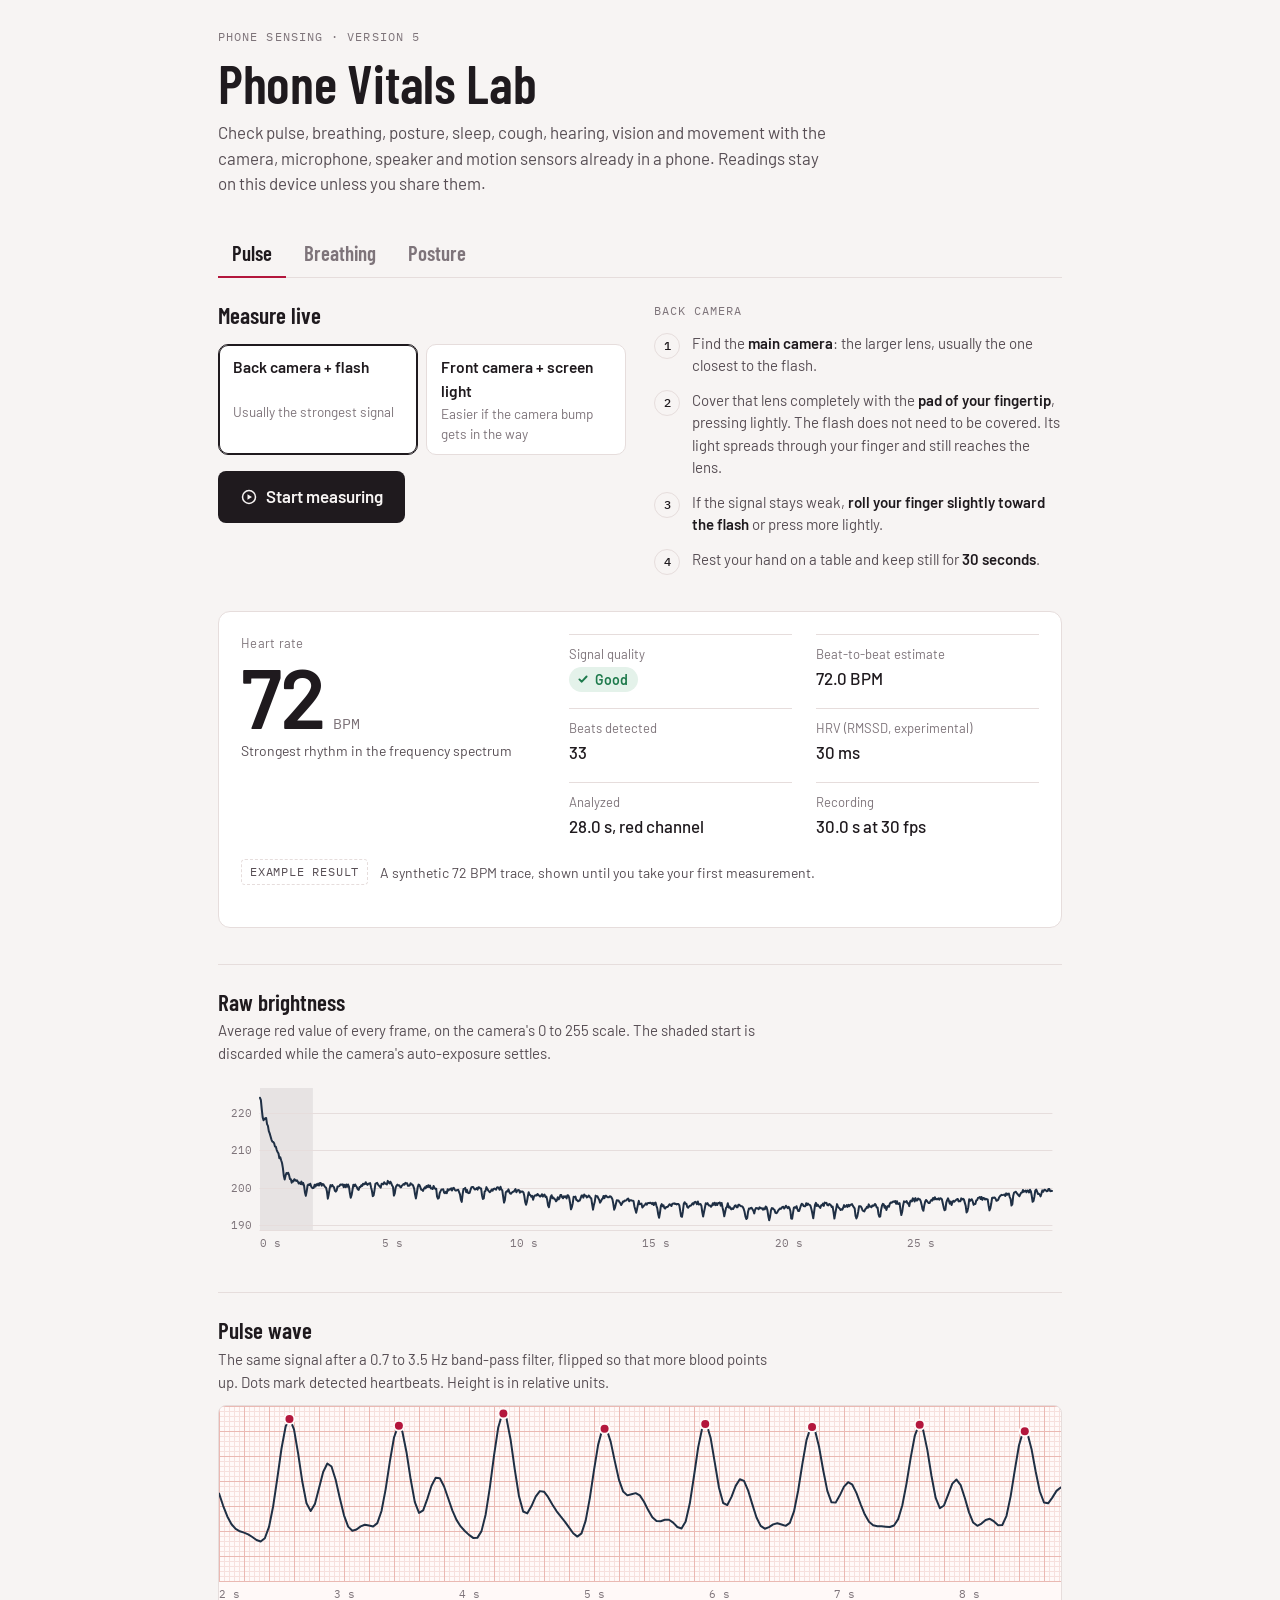
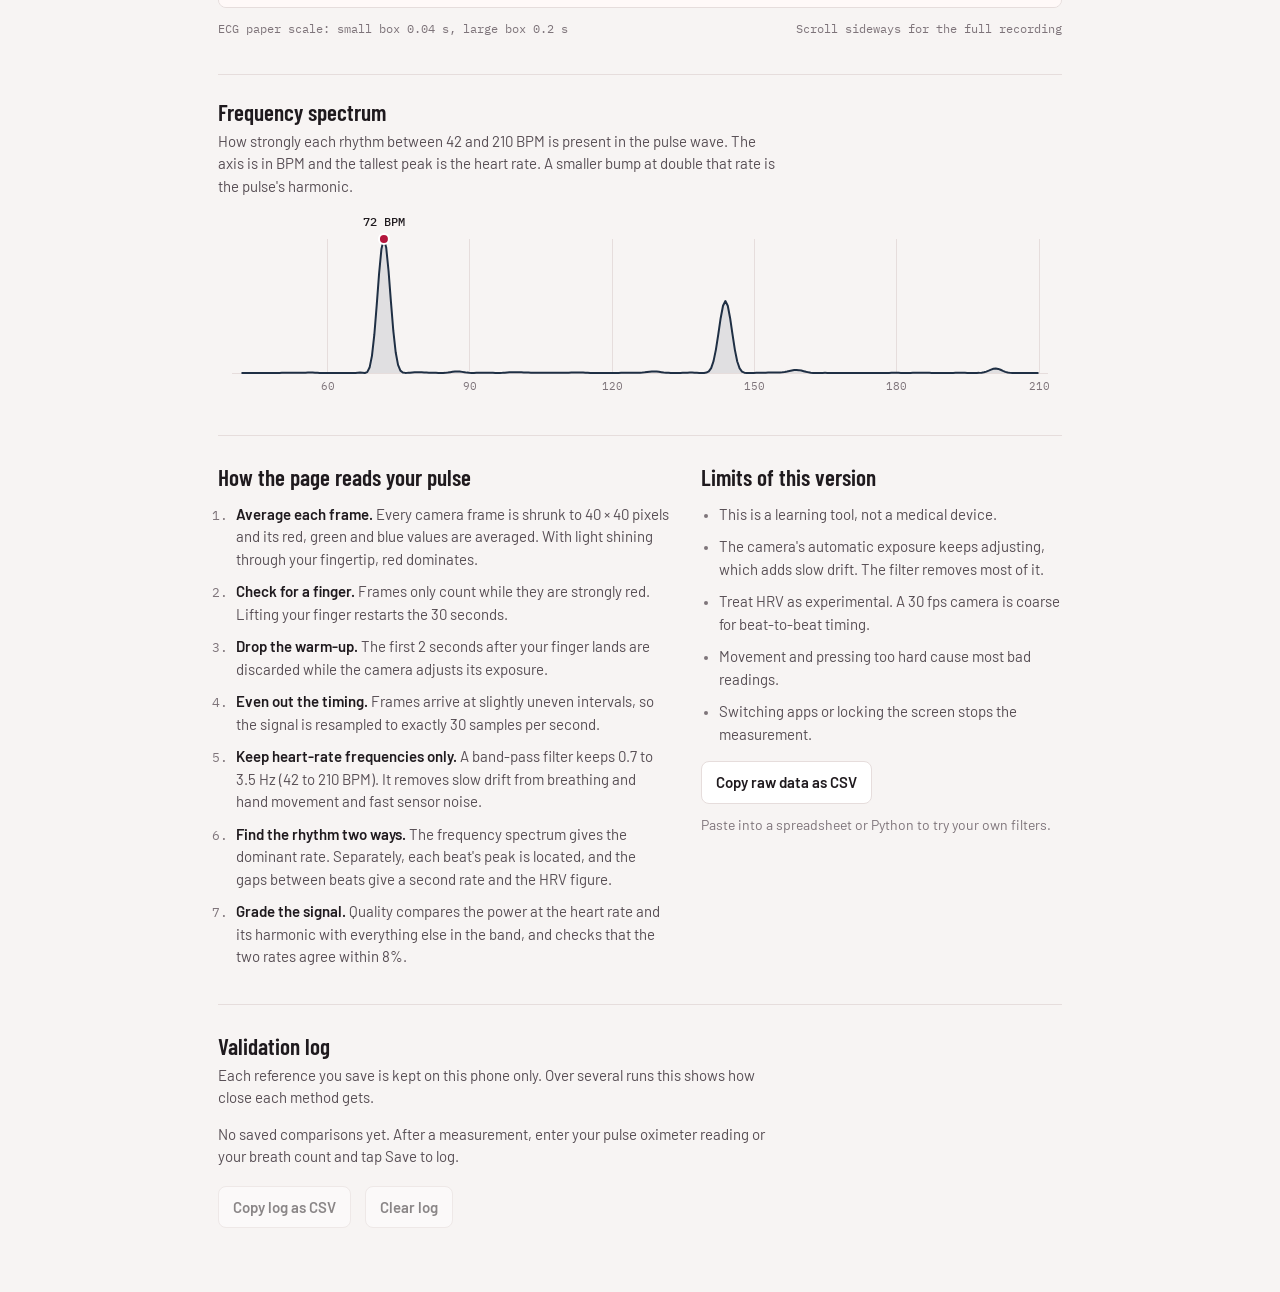
==== commit 76cd7e36: "Stage 1: shared groundwork for the five new sections Build script, shared styles, full-screen test v" ====
--- a/index.html
+++ b/index.html
@@ -455,14 +455,59 @@
   .psign[data-state="bad"] .psign-icon { animation: psign-pulse 2s ease-in-out infinite; }
 }
 @keyframes psign-pulse { 0%, 100% { opacity: 1; } 50% { opacity: 0.35; } }
+
+/* ===== Version 5: Sleep, Cough, Hearing, Vision, Movement ===== */
+.tabs { flex-wrap: wrap; }
+.hero-num.sm { font-size: 46px; line-height: 1.05; letter-spacing: -0.01em; }
+.subhead { font-family: var(--font-mono); font-size: 12px; text-transform: uppercase; letter-spacing: 0.08em; color: var(--ink-3); }
+.checklist { list-style: none; margin: 0; padding: 0; display: grid; gap: 10px; }
+.checklist label { display: flex; align-items: flex-start; gap: 10px; font-size: 15px; color: var(--ink-2); cursor: pointer; }
+.checklist input { width: 20px; height: 20px; margin: 1px 0 0; flex: none; accent-color: var(--accent); }
+.card { background: var(--surface); border: 1px solid var(--rule); border-radius: 12px; padding: 18px; display: grid; gap: 14px; min-width: 0; }
+.card h3 { margin: 0; font-family: var(--font-display); font-weight: 600; font-size: 1.2rem; line-height: 1.2; }
+.card p { font-size: 15px; color: var(--ink-2); }
+.verdict { font-size: 15.5px; font-weight: 500; border-radius: 8px; padding: 10px 12px; }
+.verdict[data-q="good"] { color: var(--good); background: var(--good-bg); }
+.verdict[data-q="fair"] { color: var(--warn); background: var(--warn-bg); }
+.verdict[data-q="poor"] { color: var(--bad); background: var(--bad-bg); }
+.num-in {
+  font: inherit; font-size: 17px; width: 6.5em; padding: 8px 10px;
+  border: 1px solid var(--rule); border-radius: 8px; background: var(--bg); color: var(--ink);
+  font-variant-numeric: tabular-nums;
+}
+.num-in:focus-visible, .bigbtn:focus-visible, .dirpad button:focus-visible, input[type="range"]:focus-visible { outline: 2px solid var(--accent); outline-offset: 2px; }
+.plot canvas { max-width: 100%; }
+
+/* Shared full-screen view for the version 5 tests */
+.vx-stage { display: grid; gap: 14px; justify-items: stretch; }
+.bigbtn {
+  font: inherit; font-weight: 600; font-size: 22px; min-height: 110px; width: 100%;
+  background: var(--ink); color: var(--bg); border: 0; border-radius: 14px; cursor: pointer;
+  -webkit-tap-highlight-color: transparent; touch-action: manipulation; user-select: none;
+}
+.bigbtn:active { background: var(--accent); color: #fff; }
+.bigbtn.quiet { background: var(--surface); color: var(--ink); border: 1px solid var(--rule); }
+.btn-row { display: grid; grid-template-columns: repeat(auto-fit, minmax(120px, 1fr)); gap: 10px; }
+.live[data-dark] {
+  --bg: #000000; --surface: #0C0B0C; --paper: #0C0B0C;
+  --ink: #8F878B; --ink-2: #6E676B; --ink-3: #555054; --rule: #1E1B1E;
+  --trace: #56606C; --accent: #6E2B3C; --shade: rgba(120, 112, 116, 0.12);
+  color-scheme: dark;
+}
+.live[data-dark] .btn { background: #1E1B1E; color: #8F878B; }
+.live[data-dark] .bar { background: #3A2A30; }
+@media (max-width: 680px) {
+  .tabs button { font-size: 1.15rem; padding: 7px 10px 8px; }
+  .hero-num.sm { font-size: 40px; }
+}
 </style>
 </head>
 <body>
 <main class="sheet">
   <header class="masthead">
-    <p class="eyebrow">Phone sensing · version 4</p>
+    <p class="eyebrow">Phone sensing · version 5</p>
     <h1>Phone Vitals Lab</h1>
-    <p class="lede">Measure your pulse with the camera, your breathing with the motion sensors and a speaker-and-microphone sonar, and keep your posture in check with the front camera of any phone or laptop.</p>
+    <p class="lede">Check pulse, breathing, posture, sleep, cough, hearing, vision and movement with the camera, microphone, speaker and motion sensors already in a phone. Readings stay on this device unless you share them.</p>
   </header>
 
   <nav class="tabs" role="tablist" aria-label="Measurement">
@@ -981,6 +1026,22 @@
   </div>
 </div>
 
+<div class="live" id="vxLive" hidden>
+  <div class="live-inner">
+    <div class="live-top">
+      <span class="chip" id="vxChip"></span>
+      <span class="live-timer" id="vxTimer"></span>
+    </div>
+    <p class="live-status" id="vxStatus" aria-live="polite"></p>
+    <div class="vx-stage" id="vxStage"></div>
+    <div class="track" aria-hidden="true"><div class="bar" id="vxBar"></div></div>
+    <p class="live-note" id="vxNote"></p>
+    <div class="live-actions">
+      <button type="button" class="btn" id="vxStop">Stop</button>
+    </div>
+  </div>
+</div>
+
 <script>
 // DSP-START
 const DSP = (() => {
@@ -2984,13 +3045,14 @@
       t.panel.hidden = !on;
     });
     // The validation log covers pulse and breathing only.
-    $('#logSection').hidden = i === 2;
+    $('#logSection').hidden = i >= 2;
     if (focus) tabs[i].btn.focus();
     try { history.replaceState(null, '', '#' + tabs[i].hash); } catch (e) {}
     requestAnimationFrame(() => {
       if (i === 0) window.FPLUI.redrawPulse();
       else if (i === 1) drawB();
-      else if (window.FPLUI.redrawPosture) window.FPLUI.redrawPosture();
+      else if (i === 2) { if (window.FPLUI.redrawPosture) window.FPLUI.redrawPosture(); }
+      else document.dispatchEvent(new CustomEvent('vx:tab', { detail: tabs[i].hash }));
     });
   }
   tabs.forEach((t, i) => {
@@ -3679,5 +3741,347 @@
   if (document.fonts && document.fonts.ready) document.fonts.ready.then(redraw);
 })();
 </script>
+<script>
+// VX-START
+// Signal processing for the Sleep, Cough, Hearing, Vision and Movement tabs. No page access in here, so it can be tested on its own.
+const VX = (() => {
+  const U = {};
+  U.median = (a) => { if (!a.length) return 0; const s = Array.from(a).sort((x, y) => x - y); return s[s.length >> 1]; };
+  U.pct = (a, p) => { if (!a.length) return 0; const s = Array.from(a).sort((x, y) => x - y); return s[Math.min(s.length - 1, Math.max(0, Math.round(p * (s.length - 1))))]; };
+  U.mean = (a) => { let s = 0; for (let i = 0; i < a.length; i++) s += a[i]; return a.length ? s / a.length : 0; };
+  U.sd = (a) => { const m = U.mean(a); let s = 0; for (let i = 0; i < a.length; i++) s += (a[i] - m) * (a[i] - m); return a.length > 1 ? Math.sqrt(s / (a.length - 1)) : 0; };
+  U.rms = (a) => { let s = 0; for (let i = 0; i < a.length; i++) s += a[i] * a[i]; return a.length ? Math.sqrt(s / a.length) : 0; };
+  U.db = (x) => 20 * Math.log10(Math.max(x, 1e-7));
+  U.rng = (seed) => { let a = seed >>> 0; return () => { a |= 0; a = a + 0x6D2B79F5 | 0; let t = Math.imul(a ^ a >>> 15, 1 | a); t = t + Math.imul(t ^ t >>> 7, 61 | t) ^ t; return ((t ^ t >>> 14) >>> 0) / 4294967296; }; };
+  U.gauss = (r) => Math.sqrt(-2 * Math.log(Math.max(1e-12, r()))) * Math.cos(2 * Math.PI * r());
+  U.fmtDur = (sec) => {
+    const s = Math.round(sec);
+    if (s < 90) return s + ' s';
+    if (s < 5400) return Math.round(s / 60) + ' min';
+    return Math.floor(s / 3600) + ' h ' + String(Math.round((s % 3600) / 60)).padStart(2, '0') + ' min';
+  };
+
+  // ================= Microphone: loudness in two bands, 50 times a second =================
+  // Self-contained on purpose: the page runs it through toString() inside an audio worklet.
+  function BandSplitter(sr) {
+    const bq = (type, f, q) => {
+      const w = 2 * Math.PI * f / sr, c = Math.cos(w), al = Math.sin(w) / (2 * q), a0 = 1 + al;
+      const b0 = (type === 'lp' ? (1 - c) / 2 : (1 + c) / 2), b1 = (type === 'lp' ? 1 - c : -(1 + c));
+      return { b0: b0 / a0, b1: b1 / a0, b2: b0 / a0, a1: -2 * c / a0, a2: (1 - al) / a0, z1: 0, z2: 0 };
+    };
+    const run = (f, x) => { const y = f.b0 * x + f.z1; f.z1 = f.b1 * x - f.a1 * y + f.z2; f.z2 = f.b2 * x - f.a2 * y; return y; };
+    const hp = bq('hp', 120, 0.707), lo = bq('lp', 1000, 0.707), hi1 = bq('hp', 1000, 0.707), hi2 = bq('lp', Math.min(4000, sr * 0.45), 0.707);
+    const N = Math.max(1, Math.round(sr / 50));
+    let k = 0, sl = 0, sh = 0;
+    this.push = (x, out) => {
+      const v = run(hp, x), a = run(lo, v), b = run(hi2, run(hi1, v));
+      sl += a * a; sh += b * b;
+      if (++k >= N) { out.push(Math.sqrt(sl / k), Math.sqrt(sh / k)); k = 0; sl = 0; sh = 0; }
+    };
+  }
+  const audio = {
+    RATE: 50,
+    BandSplitter,
+    // Whole recording in, interleaved [low, high] loudness frames out.
+    bands(samples, sr) { const s = new BandSplitter(sr), out = []; for (let i = 0; i < samples.length; i++) s.push(samples[i], out); return Float32Array.from(out); },
+    workletSource() {
+      return BandSplitter.toString() + `
+class VXBands extends AudioWorkletProcessor {
+  constructor() { super(); this.s = new BandSplitter(sampleRate); this.out = []; }
+  process(inputs) {
+    const x = inputs[0] && inputs[0][0];
+    if (x) for (let i = 0; i < x.length; i++) this.s.push(x[i], this.out);
+    if (this.out.length >= 50) { this.port.postMessage(new Float32Array(this.out)); this.out = []; }
+    return true;
+  }
+}
+registerProcessor('vx-bands', VXBands);`;
+    }
+  };
+
+  const api = { U, audio };
+  //@@SECTIONS@@
+  return api;
+})();
+if (typeof module !== 'undefined') module.exports = VX;
+// VX-END
+</script>
+<script>
+// ================= Shared helpers for the Sleep, Cough, Hearing, Vision and Movement tabs =================
+(() => {
+  const { prep, tokens, ICONS, niceTicks, dot } = window.FPLUI;
+  const $ = (s, root) => (root || document).querySelector(s);
+  const esc = (s) => String(s).replace(/[&<>"]/g, (c) => ({ '&': '&amp;', '<': '&lt;', '>': '&gt;', '"': '&quot;' }[c]));
+  const pill = (q, text) => '<span class="pill" data-q="' + q + '">' + ICONS[q] + '<span>' + esc(text) + '</span></span>';
+  const sleepMs = (ms) => new Promise((r) => setTimeout(r, ms));
+  const stamp = () => new Date().toLocaleString([], { day: 'numeric', month: 'short', year: 'numeric', hour: '2-digit', minute: '2-digit' });
+  const store = {
+    get(k, d) { try { const v = JSON.parse(localStorage.getItem('phone-vitals-' + k)); return v == null ? d : v; } catch (e) { return d; } },
+    set(k, v) { try { localStorage.setItem('phone-vitals-' + k, JSON.stringify(v)); return true; } catch (e) { return false; } }
+  };
+
+  // ---------- Sound ----------
+  let actx = null;
+  function audio() {
+    try {
+      if (!actx || actx.state === 'closed') actx = new (window.AudioContext || window.webkitAudioContext)();
+      if (actx.state === 'suspended') actx.resume();
+    } catch (e) { actx = null; }
+    return actx;
+  }
+  function beep(freqs, dur = 0.16, gain = 0.12) {
+    const ctx = audio();
+    if (!ctx) return;
+    try {
+      let t = ctx.currentTime + 0.01;
+      for (const f of [].concat(freqs)) {
+        const o = ctx.createOscillator(), g = ctx.createGain();
+        o.type = 'sine'; o.frequency.value = f;
+        g.gain.setValueAtTime(0.0001, t);
+        g.gain.exponentialRampToValueAtTime(gain, t + 0.015);
+        g.gain.exponentialRampToValueAtTime(0.0001, t + dur);
+        o.connect(g); g.connect(ctx.destination);
+        o.start(t); o.stop(t + dur + 0.02);
+        t += dur * 0.9;
+      }
+    } catch (e) { /* sound is optional */ }
+  }
+  function buzz(pattern) { try { if (navigator.vibrate) navigator.vibrate(pattern); } catch (e) {} }
+
+  // ---------- Microphone ----------
+  function micError(e) {
+    const n = e && e.name;
+    if (n === 'NotAllowedError' || n === 'SecurityError') return 'Microphone access was blocked. Allow the microphone for this site in the browser settings, then try again.';
+    if (n === 'NotFoundError') return 'No microphone was found.';
+    if (n === 'NotReadableError') return 'The microphone is busy in another app.';
+    return 'The microphone could not start' + (e && e.message ? ' (' + e.message + ')' : '') + '.';
+  }
+  let workletURL = null;
+  // Calls onFrames with interleaved [low band, high band] loudness, 50 frames a second.
+  async function openMic(onFrames) {
+    const ctx = audio();
+    if (!ctx || !ctx.audioWorklet) throw new Error(window.isSecureContext ? 'This browser cannot analyse sound.' : 'The microphone only works when the page is opened from its https:// address.');
+    if (!navigator.mediaDevices || !navigator.mediaDevices.getUserMedia) throw new Error('This browser cannot use the microphone.');
+    let stream;
+    try {
+      stream = await navigator.mediaDevices.getUserMedia({ audio: { echoCancellation: false, noiseSuppression: false, autoGainControl: false, channelCount: 1 } });
+    } catch (e) { throw new Error(micError(e)); }
+    try {
+      if (!ctx.vxBands) {
+        if (!workletURL) workletURL = URL.createObjectURL(new Blob([VX.audio.workletSource()], { type: 'application/javascript' }));
+        await ctx.audioWorklet.addModule(workletURL);
+        ctx.vxBands = true;
+      }
+      const src = ctx.createMediaStreamSource(stream);
+      const node = new AudioWorkletNode(ctx, 'vx-bands', { numberOfInputs: 1, numberOfOutputs: 1, outputChannelCount: [1] });
+      const mute = ctx.createGain(); mute.gain.value = 0;
+      node.port.onmessage = (ev) => onFrames(ev.data);
+      src.connect(node); node.connect(mute); mute.connect(ctx.destination);
+      return {
+        stream, ctx,
+        stop() {
+          node.port.onmessage = null;
+          try { src.disconnect(); node.disconnect(); mute.disconnect(); } catch (e) {}
+          stream.getTracks().forEach((t) => t.stop());
+        }
+      };
+    } catch (e) {
+      stream.getTracks().forEach((t) => t.stop());
+      throw new Error(micError(e));
+    }
+  }
+
+  // ---------- Motion sensors ----------
+  // onSample(t seconds, gravity-included x y z, gravity-free x y z or NaN, rotation alpha beta gamma or NaN)
+  async function openMotion(onSample) {
+    if (!('DeviceMotionEvent' in window)) throw new Error('This browser cannot read the motion sensors.');
+    if (typeof DeviceMotionEvent.requestPermission === 'function') {
+      let ok = false;
+      try { ok = (await DeviceMotionEvent.requestPermission()) === 'granted'; } catch (e) {}
+      if (!ok) throw new Error('Motion sensor access was not allowed. Allow "Motion & Orientation" for this site, then try again.');
+    }
+    const t0 = performance.now();
+    let n = 0;
+    const num = (o, k) => (o && o[k] != null ? o[k] : NaN);
+    const h = (e) => {
+      const g = e.accelerationIncludingGravity;
+      if (!g || g.x == null) return;
+      let now = e.timeStamp;
+      if (!(now > 0) || Math.abs(now - performance.now()) > 5000) now = performance.now();
+      const a = e.acceleration, r = e.rotationRate;
+      n++;
+      onSample((now - t0) / 1000, g.x, g.y, g.z, num(a, 'x'), num(a, 'y'), num(a, 'z'), num(r, 'alpha'), num(r, 'beta'), num(r, 'gamma'));
+    };
+    window.addEventListener('devicemotion', h);
+    return { count: () => n, stop() { window.removeEventListener('devicemotion', h); } };
+  }
+
+  // ---------- Full-screen view while a test runs ----------
+  const liveEl = $('#vxLive');
+  let live = null;
+  const Live = {
+    stage: $('#vxStage'),
+    open(o) {
+      live = { onStop: o.onStop, onHidden: o.onHidden, wl: null };
+      liveEl.toggleAttribute('data-dark', !!o.dark);
+      $('#vxChip').textContent = o.chip || '';
+      $('#vxTimer').textContent = '';
+      $('#vxStatus').textContent = o.status || '';
+      $('#vxNote').textContent = '';
+      $('#vxBar').style.width = '0%';
+      $('#vxBar').parentNode.hidden = !!o.noBar;
+      $('#vxStop').textContent = o.stopLabel || 'Stop';
+      Live.stage.innerHTML = '';
+      liveEl.hidden = false;
+      liveEl.scrollTop = 0;
+      document.body.style.overflow = 'hidden';
+      Live.lock();
+    },
+    async lock() {
+      try { if (navigator.wakeLock && live && !document.hidden) live.wl = await navigator.wakeLock.request('screen'); } catch (e) {}
+    },
+    close() {
+      if (!live) return;
+      try { if (live.wl) live.wl.release(); } catch (e) {}
+      live = null;
+      liveEl.hidden = true;
+      liveEl.removeAttribute('data-dark');
+      Live.stage.innerHTML = '';
+      document.body.style.overflow = '';
+    },
+    isOpen: () => !!live,
+    status(t) { const el = $('#vxStatus'); if (el.textContent !== t) el.textContent = t; },
+    timer(t) { $('#vxTimer').textContent = t; },
+    note(t) { $('#vxNote').textContent = t; },
+    bar(f) { $('#vxBar').style.width = (100 * Math.min(1, Math.max(0, f))).toFixed(1) + '%'; },
+    stopLabel(t) { $('#vxStop').textContent = t; }
+  };
+  $('#vxStop').addEventListener('click', () => { if (live && live.onStop) live.onStop(); });
+  document.addEventListener('visibilitychange', () => {
+    if (!live) return;
+    if (document.hidden) { if (live.onHidden) live.onHidden(); } else Live.lock();
+  });
+
+  // Counts down with beeps so the phone can go into a pocket first. Resolves false if the test was stopped meanwhile.
+  async function countdown(sec, text, alive) {
+    for (let s = sec; s > 0; s--) {
+      if (!alive()) return false;
+      Live.status(text + ' ' + s);
+      Live.timer('Starts in ' + s + ' s');
+      if (s <= 3) beep(660, 0.09);
+      await sleepMs(1000);
+    }
+    return alive();
+  }
+
+  // ---------- Charts ----------
+  // o: { height, x0, x1, y0, y1, flipY, xTicks: [[value, label]], yTicks: [[value, label]], bands: [{x0, x1, color, alpha}],
+  //      series: [{x, y, color, width}], marks: [{x, y, color}], empty }
+  function chart(el, o) {
+    const W = Math.max(240, el.clientWidth), H = o.height || 170;
+    const m = { l: o.yTicks ? 46 : 10, r: 12, t: 12, b: 26 };
+    const ctx = prep(el.querySelector('canvas'), W, H), T = tokens();
+    const pw = W - m.l - m.r, ph = H - m.t - m.b;
+    const xs = (v) => m.l + ((v - o.x0) / ((o.x1 - o.x0) || 1)) * pw;
+    const fy = (v) => (Math.min(o.y1, Math.max(o.y0, v)) - o.y0) / ((o.y1 - o.y0) || 1);
+    const ys = (v) => (o.flipY ? m.t + fy(v) * ph : m.t + ph - fy(v) * ph);
+    const col = (c) => T[c] || c || T.trace;
+    ctx.font = T.mono; ctx.lineWidth = 1;
+    if (o.empty) {
+      ctx.strokeStyle = T.rule; ctx.strokeRect(m.l + 0.5, m.t + 0.5, pw - 1, ph - 1);
+      ctx.fillStyle = T.ink3; ctx.font = '14px ' + getComputedStyle(document.body).fontFamily;
+      ctx.textAlign = 'center'; ctx.textBaseline = 'middle';
+      ctx.fillText(o.empty, W / 2, m.t + ph / 2);
+      return { ctx, T, xs, ys, W, H, m };
+    }
+    for (const b of o.bands || []) {
+      ctx.globalAlpha = b.alpha == null ? 1 : b.alpha;
+      ctx.fillStyle = col(b.color || 'shade');
+      const a = Math.max(m.l, xs(b.x0)), z = Math.min(m.l + pw, xs(b.x1));
+      if (z > a) ctx.fillRect(a, m.t, Math.max(1, z - a), ph);
+    }
+    ctx.globalAlpha = 1;
+    ctx.textBaseline = 'middle'; ctx.textAlign = 'right';
+    for (const [v, label] of o.yTicks || []) {
+      const y = Math.round(ys(v)) + 0.5;
+      ctx.strokeStyle = T.rule; ctx.beginPath(); ctx.moveTo(m.l, y); ctx.lineTo(m.l + pw, y); ctx.stroke();
+      ctx.fillStyle = T.ink3; ctx.fillText(label, m.l - 7, y);
+    }
+    ctx.textBaseline = 'top';
+    for (const [v, label] of o.xTicks || []) {
+      const x = xs(v);
+      ctx.strokeStyle = T.rule; ctx.beginPath(); ctx.moveTo(Math.round(x) + 0.5, m.t); ctx.lineTo(Math.round(x) + 0.5, m.t + ph); ctx.stroke();
+      ctx.fillStyle = T.ink3;
+      ctx.textAlign = x < m.l + 16 ? 'left' : (x > W - m.r - 16 ? 'right' : 'center');
+      ctx.fillText(label, x, H - m.b + 7);
+    }
+    ctx.lineJoin = 'round'; ctx.lineCap = 'round';
+    for (const s of o.series || []) {
+      ctx.strokeStyle = col(s.color); ctx.lineWidth = s.width || 2;
+      ctx.beginPath();
+      let pen = false;
+      for (let i = 0; i < s.y.length; i++) {
+        if (!isFinite(s.y[i])) { pen = false; continue; }
+        const x = xs(s.x[i]), y = ys(s.y[i]);
+        if (pen) ctx.lineTo(x, y); else { ctx.moveTo(x, y); pen = true; }
+      }
+      ctx.stroke();
+    }
+    for (const k of o.marks || []) dot(ctx, xs(k.x), ys(k.y), col(k.color || 'accent'), T.surface);
+    return { ctx, T, xs, ys, W, H, m };
+  }
+  const ticks = (min, max, count, fmt) => niceTicks(min, max, count).map((v) => [v, fmt ? fmt(v) : String(v)]);
+
+  // ---------- Result card ----------
+  // r: { label, value, unit, small, sub, stats: [[label, html]], example, source, warnings: [html], verdict: {q, text}, share: text }
+  const shareText = new WeakMap();
+  function renderReadout(el, r) {
+    shareText.set(el, r.share || '');
+    el.innerHTML =
+      '<div class="readout-top"><div class="hero"><span class="label">' + esc(r.label) + '</span>' +
+      '<span class="hero-val"><span class="hero-num' + (r.small ? ' sm' : '') + '">' + esc(r.value) + '</span><span class="hero-unit">' + esc(r.unit || '') + '</span></span>' +
+      '<span class="hero-sub">' + esc(r.sub || '') + '</span></div>' +
+      '<dl class="stats">' + (r.stats || []).map(([k, v]) => '<div><dt>' + esc(k) + '</dt><dd class="dd-flex">' + v + '</dd></div>').join('') + '</dl></div>' +
+      (r.verdict ? '<p class="verdict" data-q="' + r.verdict.q + '">' + esc(r.verdict.text) + '</p>' : '') +
+      '<p class="source"><span class="chip" data-kind="' + (r.example ? 'example' : 'live') + '">' + (r.example ? 'Example result' : 'Your result') + '</span><span>' + esc(r.source || '') + '</span></p>' +
+      '<ul class="warnings">' + (r.warnings || []).map((w) => '<li>' + ICONS.warn + '<span>' + w + '</span></li>').join('') + '</ul>' +
+      (r.example || !r.share ? '' : '<div class="copyrow"><button type="button" class="btn-quiet" data-share>Share result</button><span class="copy-msg"></span></div>');
+  }
+  async function share(text, msgEl, file) {
+    try {
+      if (navigator.share) {
+        const d = { title: 'Phone Vitals Lab', text };
+        if (file && navigator.canShare && navigator.canShare({ files: [file] })) d.files = [file];
+        await navigator.share(d);
+        return;
+      }
+    } catch (e) { if (e && e.name === 'AbortError') return; }
+    try { await navigator.clipboard.writeText(text); if (msgEl) msgEl.textContent = 'Copied. Paste it into a message.'; }
+    catch (e) { if (msgEl) msgEl.textContent = text; }
+  }
+  document.addEventListener('click', (e) => {
+    const b = e.target.closest && e.target.closest('[data-share]');
+    if (!b) return;
+    const card = b.closest('.readout');
+    if (card && shareText.get(card)) share(shareText.get(card), b.parentNode.querySelector('.copy-msg'));
+  });
+
+  // Runs draw whenever a tab is opened, resized or re-themed.
+  function onShow(hash, panel, draw) {
+    let raf = 0;
+    const go = () => { cancelAnimationFrame(raf); raf = requestAnimationFrame(() => { if (!panel.hidden) draw(); }); };
+    document.addEventListener('vx:tab', (e) => { if (e.detail === hash) go(); });
+    if ('ResizeObserver' in window) new ResizeObserver(go).observe(panel); else window.addEventListener('resize', go);
+    window.matchMedia('(prefers-color-scheme: dark)').addEventListener('change', go);
+    new MutationObserver(go).observe(document.documentElement, { attributes: true, attributeFilter: ['data-theme'] });
+    if (document.fonts && document.fonts.ready) document.fonts.ready.then(go);
+    go();
+    return go;
+  }
+  const showError = (el, msg) => { el.textContent = msg || ''; el.hidden = !msg; };
+
+  window.VXUI = { $, esc, pill, sleepMs, stamp, store, audio, beep, buzz, openMic, openMotion, Live, countdown, chart, ticks, renderReadout, share, onShow, showError };
+})();
+</script>
 </body>
 </html>
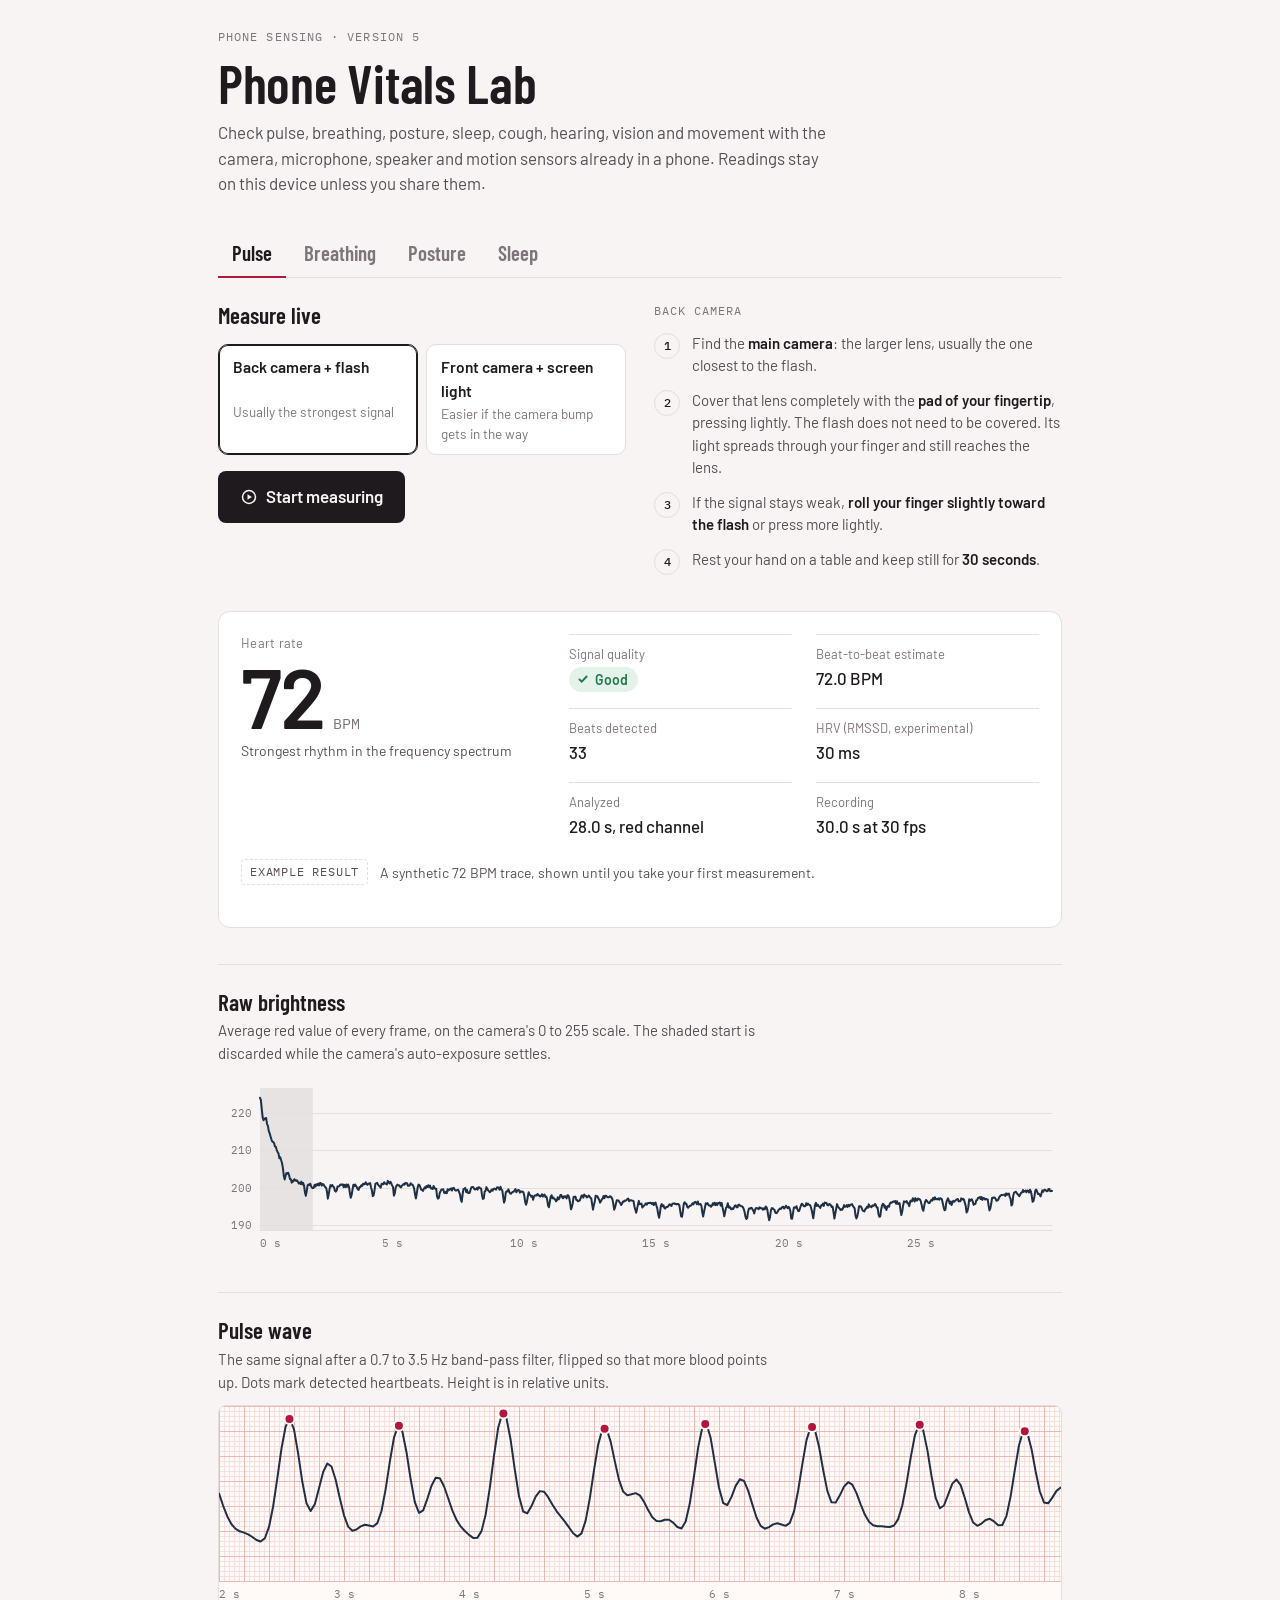
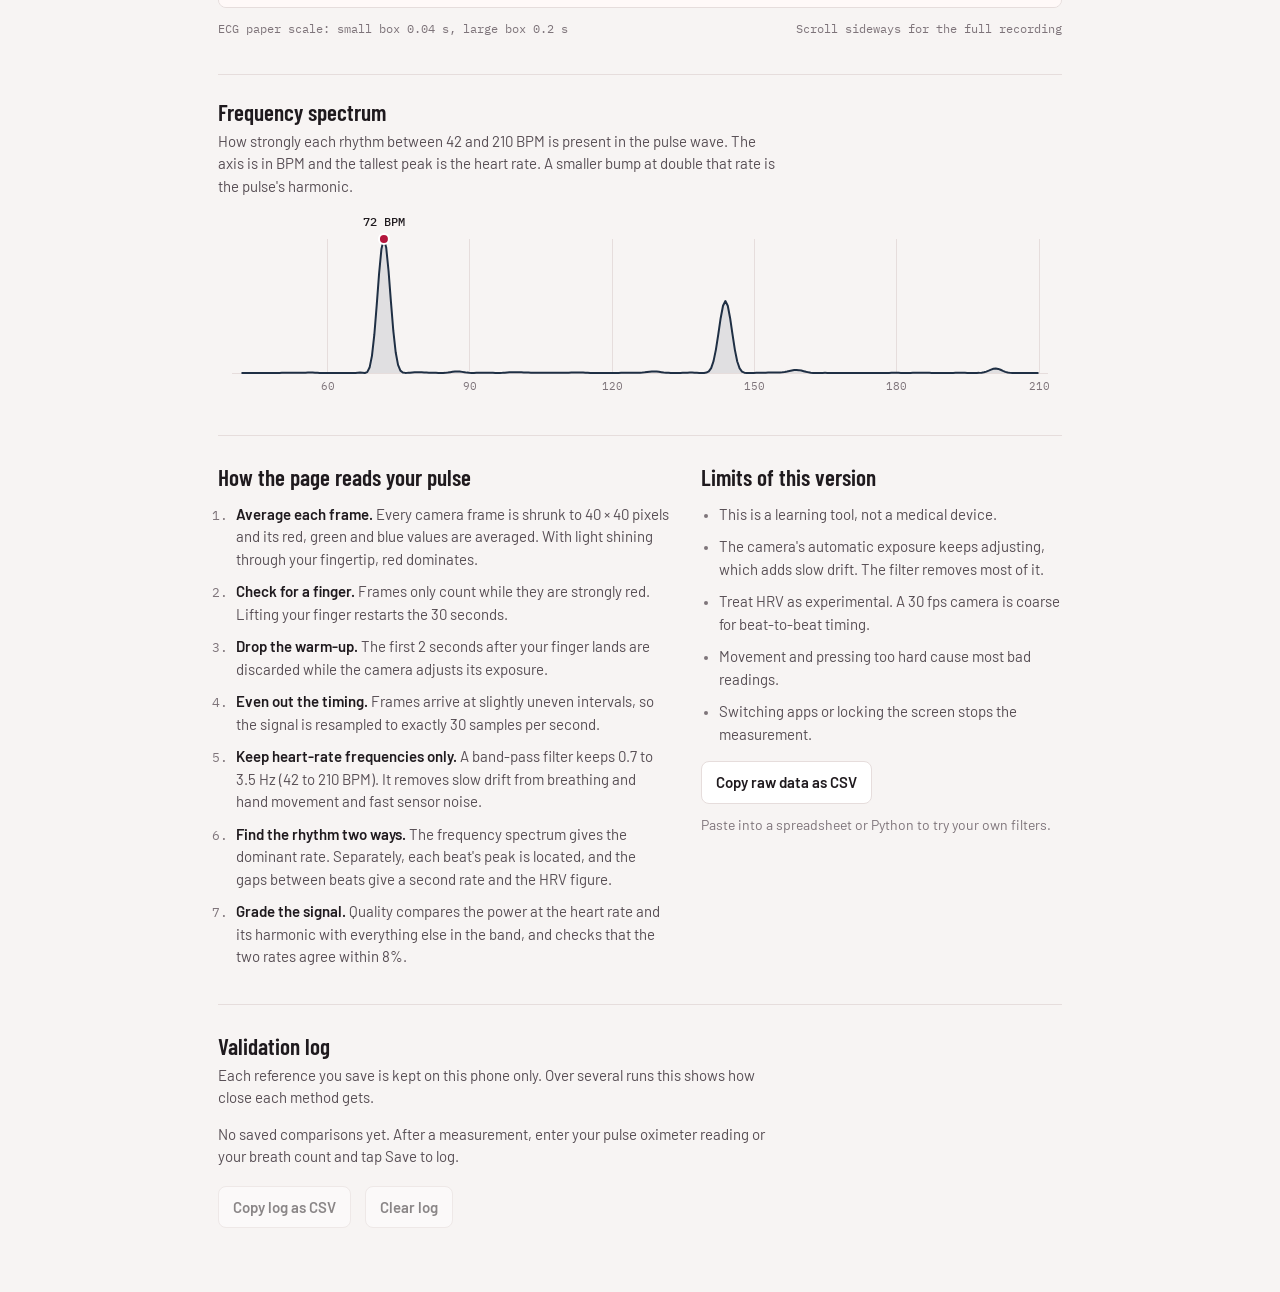
==== commit a80f036a: "Stage 2: Sleep tab (overnight snoring and breathing-pause screening, STOP-Bang) Co-Authored-By: Clau" ====
--- a/index.html
+++ b/index.html
@@ -514,6 +514,7 @@
     <button type="button" role="tab" id="tabPulse" aria-controls="panelPulse" aria-selected="true">Pulse</button>
     <button type="button" role="tab" id="tabBreath" aria-controls="panelBreath" aria-selected="false" tabindex="-1">Breathing</button>
     <button type="button" role="tab" id="tabPosture" aria-controls="panelPosture" aria-selected="false" tabindex="-1">Posture</button>
+    <button type="button" role="tab" id="tabSleep" aria-controls="panelSleep" aria-selected="false" tabindex="-1">Sleep</button>
   </nav>
 
   <div class="panel" id="panelPulse" role="tabpanel" aria-labelledby="tabPulse">
@@ -910,6 +911,93 @@
     </div>
   </div>
 
+  <div class="panel" id="panelSleep" role="tabpanel" aria-labelledby="tabSleep" hidden>
+    <section class="capture">
+      <div class="capture-main">
+        <h2>Overnight snoring check</h2>
+        <p class="capture-lede">The microphone listens while you sleep. In the morning the page shows how much of the night had snoring, and how often the snoring stopped for 10 seconds or more and then restarted with loud breaths. That stop-and-gasp pattern is the main sign of obstructive sleep apnoea.</p>
+        <div class="field-row">
+          <label class="field" for="slDelay">Start listening
+            <select id="slDelay">
+              <option value="0">Straight away</option>
+              <option value="600">After 10 minutes</option>
+              <option value="1200" selected>After 20 minutes</option>
+              <option value="1800">After 30 minutes</option>
+            </select>
+          </label>
+        </div>
+        <button type="button" class="btn" id="slStart">
+          <svg viewBox="0 0 20 20" aria-hidden="true"><path d="M13.6 3.2a7 7 0 1 0 3.2 9.6 5.6 5.6 0 0 1-3.2-9.6z" fill="none" stroke="currentColor" stroke-width="1.7" stroke-linejoin="round"/></svg>
+          Start overnight recording
+        </button>
+        <p class="error" id="slError" role="alert" hidden></p>
+        <p class="footnote">Only loudness is kept, 10 values a second. No sound is recorded, stored or uploaded.</p>
+      </div>
+      <div class="howto-wrap">
+        <p class="howto-title">Before you sleep</p>
+        <ol class="howto">
+          <li><span><strong>Plug the phone into its charger.</strong> A full night uses a lot of battery.</span></li>
+          <li><span>Put it on the bed or bedside table, <strong>30 to 50 cm from your head</strong>, bottom edge (microphone) towards you. Not under the pillow.</span></li>
+          <li><span>Switch off fans and coolers if you can. <strong>Steady noise hides breathing sounds.</strong></span></li>
+          <li><span>Sleep alone in the bed if possible. A partner's snoring is counted too.</span></li>
+          <li><span>Press Start and <strong>leave the page open</strong>. The screen stays on but turns almost black.</span></li>
+          <li><span>In the morning, press <strong>End and see results</strong>.</span></li>
+        </ol>
+      </div>
+    </section>
+
+    <section class="readout" aria-live="polite" id="slReadout"></section>
+
+    <section class="chart-block">
+      <div class="chart-head">
+        <h2>The night</h2>
+        <p>Loudness above the room's background through the night. Shaded stretches are steady snoring or loud breathing. Dots mark pauses of 10 seconds or more.</p>
+      </div>
+      <div class="plot plot-fit" id="slPlot"><canvas aria-label="Loudness through the night, with snoring stretches shaded and pauses marked"></canvas></div>
+      <div class="legend"><span><i style="background: var(--warn-bg); border: 1px solid var(--warn)"></i>Snoring or loud breathing</span><span><i style="background: var(--accent); border-radius: 50%"></i>Pause in breathing sound</span></div>
+    </section>
+
+    <section class="card" id="slStopBang">
+      <h3>STOP-Bang questionnaire</h3>
+      <p>Eight yes-or-no questions that doctors use to screen for obstructive sleep apnoea. It works with or without the recording, and the two together say more than either alone.</p>
+      <ul class="checklist">
+        <li><label><input type="checkbox" data-sb="stop"><span><strong>Snoring:</strong> loud enough to be heard through a closed door, or a bed partner complains about it</span></label></li>
+        <li><label><input type="checkbox" data-sb="stop"><span><strong>Tired:</strong> often tired, fatigued or sleepy in the daytime, even dozing off while sitting</span></label></li>
+        <li><label><input type="checkbox" data-sb="stop"><span><strong>Observed:</strong> someone has seen you stop breathing, choke or gasp in your sleep</span></label></li>
+        <li><label><input type="checkbox" data-sb="stop"><span><strong>Pressure:</strong> you have high blood pressure, or take tablets for it</span></label></li>
+        <li><label><input type="checkbox" data-sb="body"><span><strong>BMI over 35</strong> (weight in kg, divided by height in metres, divided by height in metres again)</span></label></li>
+        <li><label><input type="checkbox" data-sb="age"><span><strong>Age</strong> over 50</span></label></li>
+        <li><label><input type="checkbox" data-sb="body"><span><strong>Neck</strong> over 40 cm around, measured at the Adam's apple</span></label></li>
+        <li><label><input type="checkbox" data-sb="body"><span><strong>Gender:</strong> male</span></label></li>
+      </ul>
+      <p class="verdict" id="slSbOut" data-q="good"></p>
+    </section>
+
+    <div class="method">
+      <section>
+        <h2>How the page listens</h2>
+        <ol>
+          <li><strong>Loudness only.</strong> Ten times a second the microphone signal is reduced to one loudness number. The page never keeps the sound itself and cannot play back what it heard.</li>
+          <li><strong>Background level.</strong> For each minute the page finds the quiet end of the loudness, then smooths it over five minutes, so a fan or traffic changes the background rather than counting as snoring.</li>
+          <li><strong>Breath sounds.</strong> Sounds that rise 6 dB above the background and last 0.3 to 4 seconds count as a snore or loud breath. Longer sounds, such as talking, turning over or a door, count as other noise.</li>
+          <li><strong>Steady snoring.</strong> Three or more breath sounds in a row, 2 to 8 seconds apart.</li>
+          <li><strong>Pauses.</strong> Steady snoring, then 10 to 90 seconds with no breath sound and no other noise, then breathing sounds again.</li>
+          <li><strong>Rate.</strong> Pauses divided by the hours recorded. A clinic sleep study also counts shallow breathing that a microphone cannot hear, and divides by hours actually asleep, so this rate is not the same number as an AHI.</li>
+        </ol>
+      </section>
+      <section>
+        <h2>Limits of this version</h2>
+        <ul>
+          <li>This is a learning tool, not a medical device. It has not yet been checked against a clinic sleep study.</li>
+          <li>It needs snoring to work. Someone with apnoea who breathes quietly will look like a quiet night.</li>
+          <li>A snoring partner, pets, fans, coolers and traffic all confuse it.</li>
+          <li>On some phones the microphone stops when the screen turns off or another app opens. The result says how much time was missed.</li>
+          <li>To check it, have someone sit up for 15 minutes and count the pauses they see, or record the same night as a sleep study.</li>
+        </ul>
+      </section>
+    </div>
+  </div>
+
   <section class="log" id="logSection">
     <div class="chart-head">
       <h2>Validation log</h2>
@@ -3035,7 +3123,8 @@
   const tabs = [
     { btn: $('#tabPulse'), panel: $('#panelPulse'), hash: 'pulse' },
     { btn: $('#tabBreath'), panel: $('#panelBreath'), hash: 'breathing' },
-    { btn: $('#tabPosture'), panel: $('#panelPosture'), hash: 'posture' }
+    { btn: $('#tabPosture'), panel: $('#panelPosture'), hash: 'posture' },
+    { btn: $('#tabSleep'), panel: $('#panelSleep'), hash: 'sleep' }
   ];
   function selectTab(i, focus) {
     tabs.forEach((t, k) => {
@@ -3800,7 +3889,139 @@
   };
 
   const api = { U, audio };
-  //@@SECTIONS@@
+  // ================= Sleep: snoring and pauses in breathing from loudness =================
+  api.sleep = (() => {
+    const FS = 10;                 // loudness values per second
+    const ON = 6, OFF = 3;         // dB above the room's background to start and end a sound
+    const BREATH = [0.3, 4];       // seconds: how long one snore or loud breath lasts
+    const LINK = [2, 8];           // seconds between breaths that count as a steady rhythm
+    const PAUSE = [10, 90];        // seconds of silence that count as a pause in breathing
+
+    function analyze(env) {
+      const n = env.length, dur = n / FS;
+      const dB = new Float32Array(n);
+      for (let i = 0; i < n; i++) dB[i] = U.db(env[i]);
+      // Background level: the quiet end of each minute, smoothed over five minutes.
+      const BL = 60 * FS, nb = Math.max(1, Math.ceil(n / BL));
+      const raw = [];
+      for (let b = 0; b < nb; b++) {
+        const seg = dB.subarray(b * BL, Math.min(n, (b + 1) * BL));
+        raw.push(seg.length >= 10 * FS || !raw.length ? U.pct(seg, 0.15) : raw[raw.length - 1]);
+      }
+      const floor = raw.map((_, b) => U.median(raw.slice(Math.max(0, b - 2), b + 3)));
+      const lvl = new Float32Array(n);
+      for (let i = 0; i < n; i++) lvl[i] = dB[i] - floor[Math.min(nb - 1, (i / BL) | 0)];
+
+      // Sounds: stretches that rise above the background.
+      const ev = [];
+      let s = -1, peak = 0;
+      for (let i = 0; i <= n; i++) {
+        const v = i < n ? lvl[i] : -99;
+        if (s < 0) { if (v >= ON) { s = i; peak = v; } }
+        else if (v < OFF) {
+          const last = ev[ev.length - 1];
+          if (last && s - last.b <= 0.3 * FS) { last.b = i; last.peak = Math.max(last.peak, peak); }
+          else ev.push({ a: s, b: i, peak });
+          s = -1;
+        } else if (v > peak) peak = v;
+      }
+      let noiseSec = 0;
+      for (const e of ev) {
+        const len = (e.b - e.a) / FS;
+        e.kind = len > BREATH[1] ? 'noise' : (len >= BREATH[0] ? 'breath' : 'click');
+        if (e.kind === 'noise') noiseSec += len;
+      }
+
+      // Rhythm: chains of breath sounds spaced like breathing. Anything long and loud breaks the chain.
+      const chains = [];
+      let cur = null;
+      const close = () => { if (cur && cur.length >= 2) chains.push(cur); cur = null; };
+      for (const e of ev) {
+        if (e.kind === 'noise') { close(); continue; }
+        if (e.kind !== 'breath') continue;
+        if (cur) {
+          const d = (e.a - cur[cur.length - 1].a) / FS;
+          if (d >= LINK[0] && d <= LINK[1]) { cur.push(e); continue; }
+          if (d < LINK[0]) continue;       // an extra sound inside one breath
+          close();
+        }
+        cur = [e];
+      }
+      close();
+      const strong = chains.filter((c) => c.length >= 3);
+      const segs = strong.map((c) => ({ t0: c[0].a / FS, t1: c[c.length - 1].b / FS, breaths: c.length }));
+      let snoreSec = 0;
+      for (const g of segs) snoreSec += g.t1 - g.t0;
+
+      // Pauses: steady breathing, then silence, then breathing again, with no other noise in between.
+      const pauses = [];
+      for (let k = 0; k + 1 < chains.length; k++) {
+        const A = chains[k], B = chains[k + 1];
+        if (A.length < 3) continue;
+        const t0 = A[A.length - 1].b / FS, t1 = B[0].a / FS, len = t1 - t0;
+        if (len < PAUSE[0] || len > PAUSE[1]) continue;
+        if (ev.some((e) => e.kind === 'noise' && e.a / FS < t1 && e.b / FS > t0)) continue;
+        pauses.push({ t0, t1, len });
+      }
+      const hours = dur / 3600;
+      const assessable = snoreSec >= 30 && snoreSec >= Math.min(600, 0.2 * dur);
+      const pph = hours > 0 ? pauses.length / hours : 0;
+      const band = !assessable ? 'quiet' : (pph >= 15 ? 'many' : pph >= 5 ? 'some' : 'few');
+
+      // Timeline for the chart: the loud end of every 30 seconds.
+      const step = dur > 1800 ? 30 : (dur > 300 ? 5 : 1), W = step * FS;
+      const tl = { t: [], y: [], step };
+      for (let i = 0; i + W <= n; i += W) { tl.t.push((i + W / 2) / FS); tl.y.push(Math.max(0, U.pct(lvl.subarray(i, i + W), 0.9))); }
+
+      return {
+        dur, hours, snoreSec, snoreFrac: dur ? snoreSec / dur : 0, segs, pauses,
+        pph, longest: pauses.reduce((m, p) => Math.max(m, p.len), 0),
+        assessable, band, noiseFrac: dur ? noiseSec / dur : 0,
+        floorDb: U.median(floor), floorSpread: U.pct(floor, 0.95) - U.pct(floor, 0.05), timeline: tl
+      };
+    }
+
+    // A made-up night: stretches of quiet sleep and snoring, some with pauses followed by loud recovery breaths.
+    function makeExample(o = {}) {
+      const hours = o.hours || 6.5, n = Math.round(hours * 3600 * FS), r = U.rng(o.seed || 7);
+      const p2 = new Float32Array(n), base = 0.0016;
+      for (let i = 0; i < n; i++) { const a = base * (1 + 0.25 * Math.sin(i / (FS * 900))) * Math.exp(0.05 * U.gauss(r)); p2[i] = a * a; }
+      const burst = (t, len, dB) => {
+        const a = base * Math.pow(10, dB / 20), i0 = Math.round(t * FS), m = Math.max(2, Math.round(len * FS));
+        for (let k = 0; k < m && i0 + k < n; k++) { const w = Math.sin(Math.PI * (k + 0.5) / m); p2[i0 + k] += a * a * w * w; }
+      };
+      const truth = { pauses: 0, snoreSec: 0, pauseSec: 0 };
+      let t = o.quiet === false ? 5 : 20 * 60 * (0.6 + 0.6 * r());
+      const end = hours * 3600 - 60;
+      let segNo = 0;
+      while (t < end) {
+        const segEnd = Math.min(end, t + 60 * (8 + 32 * r()));
+        const apnoeic = o.pauses !== false && (segNo % 2 === 0);
+        const period = 3.4 + 1.2 * r(), loud = 12 + 9 * r();
+        const start = t;
+        let run = 0, runMax = 4 + Math.floor(6 * r());
+        while (t < segEnd) {
+          burst(t, 1.0 + 0.6 * r(), loud + 2 * U.gauss(r));
+          t += period * (1 + 0.06 * U.gauss(r));
+          if (apnoeic && ++run >= runMax && t + 60 < segEnd) {
+            const pl = 12 + 28 * r(); t += pl; truth.pauses++; truth.pauseSec += pl;
+            for (let j = 0; j < 3; j++) { burst(t, 1.3, loud + 7); t += period * 0.85; }
+            run = 0; runMax = 4 + Math.floor(6 * r());
+          }
+        }
+        truth.snoreSec += t - start;
+        if (r() < 0.6) burst(t + 20, 6 + 8 * r(), 16);   // turning over in bed
+        t += 60 * (o.quiet === false ? 1 : 5 + 25 * r());
+        segNo++;
+      }
+      const env = new Float32Array(n);
+      for (let i = 0; i < n; i++) env[i] = Math.sqrt(p2[i]);
+      return { env, truth };
+    }
+
+    return { FS, analyze, makeExample };
+  })();
+
   return api;
 })();
 if (typeof module !== 'undefined') module.exports = VX;
@@ -3985,7 +4206,7 @@
     const xs = (v) => m.l + ((v - o.x0) / ((o.x1 - o.x0) || 1)) * pw;
     const fy = (v) => (Math.min(o.y1, Math.max(o.y0, v)) - o.y0) / ((o.y1 - o.y0) || 1);
     const ys = (v) => (o.flipY ? m.t + fy(v) * ph : m.t + ph - fy(v) * ph);
-    const col = (c) => T[c] || c || T.trace;
+    const col = (c) => (c && c.startsWith('--') ? getComputedStyle(el).getPropertyValue(c).trim() : T[c] || c || T.trace);
     ctx.font = T.mono; ctx.lineWidth = 1;
     if (o.empty) {
       ctx.strokeStyle = T.rule; ctx.strokeRect(m.l + 0.5, m.t + 0.5, pw - 1, ph - 1);
@@ -4044,7 +4265,7 @@
       '<dl class="stats">' + (r.stats || []).map(([k, v]) => '<div><dt>' + esc(k) + '</dt><dd class="dd-flex">' + v + '</dd></div>').join('') + '</dl></div>' +
       (r.verdict ? '<p class="verdict" data-q="' + r.verdict.q + '">' + esc(r.verdict.text) + '</p>' : '') +
       '<p class="source"><span class="chip" data-kind="' + (r.example ? 'example' : 'live') + '">' + (r.example ? 'Example result' : 'Your result') + '</span><span>' + esc(r.source || '') + '</span></p>' +
-      '<ul class="warnings">' + (r.warnings || []).map((w) => '<li>' + ICONS.warn + '<span>' + w + '</span></li>').join('') + '</ul>' +
+      '<ul class="warnings">' + (r.warnings || []).map((w) => '<li>' + ICONS.warn + '<span>' + w + '</span></li>').join('') + '</ul>' + (r.extra || '') +
       (r.example || !r.share ? '' : '<div class="copyrow"><button type="button" class="btn-quiet" data-share>Share result</button><span class="copy-msg"></span></div>');
   }
   async function share(text, msgEl, file) {
@@ -4083,5 +4304,204 @@
   window.VXUI = { $, esc, pill, sleepMs, stamp, store, audio, beep, buzz, openMic, openMotion, Live, countdown, chart, ticks, renderReadout, share, onShow, showError };
 })();
 </script>
+<script>
+// ================= Sleep tab =================
+(() => {
+  const { $, esc, stamp, store, openMic, Live, chart, renderReadout, onShow, showError, beep } = window.VXUI;
+  const S = VX.sleep, U = VX.U;
+  const panel = $('#panelSleep');
+  const st = { r: null, example: true, when: '' };
+  const pad2 = (v) => String(v).padStart(2, '0');
+  const hm = (sec) => Math.floor(sec / 3600) + ':' + pad2(Math.floor((sec % 3600) / 60));
+
+  function showExample() { st.r = S.analyze(S.makeExample().env); st.example = true; st.when = ''; }
+  const saved = store.get('sleep-last', null);
+  if (saved && saved.r && saved.r.timeline) { st.r = saved.r; st.example = false; st.when = saved.when || ''; } else showExample();
+
+  const VERDICT = {
+    quiet: { q: 'fair', text: 'Too little snoring or breathing sound was heard to judge pauses. This does not mean breathing was normal. Try the phone closer to your head, with fans off.' },
+    few: { q: 'good', text: 'Few pauses were heard in the snoring. If you still feel very sleepy in the day, mention it to a doctor.' },
+    some: { q: 'fair', text: 'Some pauses were heard: snoring that stopped and restarted with loud breaths. Worth mentioning to a doctor, especially with daytime sleepiness or high blood pressure.' },
+    many: { q: 'poor', text: 'Many pauses were heard, each followed by loud breaths. This pattern is common in obstructive sleep apnoea. Please see a doctor; a sleep study confirms it.' }
+  };
+
+  function render() {
+    const r = st.r;
+    const warn = [];
+    if (!st.example) {
+      if (r.dur < 7200) warn.push('Less than 2 hours was recorded, so the pause rate can swing a lot. A full night gives a fairer picture.');
+      if (r.gapSec > 60) warn.push('About ' + U.fmtDur(r.gapSec) + ' was missed, probably while the screen was off or another app was open.');
+      if (r.noiseFrac > 0.1) warn.push('There was a lot of other noise (' + Math.round(100 * r.noiseFrac) + '% of the night). Fans, talking and traffic can hide pauses.');
+    }
+    const v = VERDICT[r.band];
+    renderReadout($('#slReadout'), {
+      label: 'Breathing pauses per hour',
+      value: r.assessable ? r.pph.toFixed(1) : '--',
+      unit: r.assessable ? 'per hour' : '',
+      sub: st.example ? '' : (st.when ? 'Night of ' + st.when : ''),
+      stats: [
+        ['Recorded', esc(U.fmtDur(r.dur))],
+        ['Snoring or loud breathing', esc(U.fmtDur(r.snoreSec)) + ' <span class="footnote">(' + Math.round(100 * r.snoreFrac) + '%)</span>'],
+        ['Pauses heard', String(r.pauses.length)],
+        ['Longest pause', r.pauses.length ? Math.round(r.longest) + ' s' : '–'],
+        ['Other noise', Math.round(100 * r.noiseFrac) + '% of the time'],
+        ['Missed', r.gapSec > 60 ? esc(U.fmtDur(r.gapSec)) : 'Nothing']
+      ],
+      verdict: { q: v.q, text: v.text + ' This is a screening hint, not a diagnosis.' },
+      example: st.example,
+      source: st.example ? 'A made-up 6.5-hour night with snoring and pauses, shown until you record your own.' : 'Your overnight recording, kept on this phone only.',
+      warnings: warn,
+      extra: st.example ? '' : '<p class="source"><button type="button" class="textbtn" id="slExampleBtn">Show the example night</button></p>',
+      share: st.example ? '' : [
+        'Phone Vitals Lab: overnight snoring check' + (st.when ? ', ' + st.when : ''),
+        'Recorded: ' + U.fmtDur(r.dur),
+        'Snoring or loud breathing: ' + U.fmtDur(r.snoreSec) + ' (' + Math.round(100 * r.snoreFrac) + '%)',
+        'Pauses of 10 s or more: ' + r.pauses.length + (r.assessable ? ' (' + r.pph.toFixed(1) + ' per hour)' : ' (too little sound to judge)'),
+        r.pauses.length ? 'Longest pause: ' + Math.round(r.longest) + ' s' : '',
+        sbSummary(),
+        'Phone screening only, not a sleep study.'
+      ].filter(Boolean).join('\n')
+    });
+    const b = $('#slExampleBtn');
+    if (b) b.addEventListener('click', () => { showExample(); render(); draw(); });
+  }
+
+  function timeTicks(dur) {
+    const step = [60, 300, 600, 900, 1800, 3600, 7200].find((s) => dur / s <= 8) || 7200;
+    const out = [];
+    for (let t = 0; t <= dur + 1e-6; t += step) out.push([t, t === 0 ? '0' : (dur >= 3600 ? (step >= 3600 ? t / 3600 + ' h' : hm(t)) : Math.round(t / 60) + ' min')]);
+    return out;
+  }
+
+  function draw() {
+    const r = st.r, tl = r.timeline;
+    if (!tl.t.length) { chart($('#slPlot'), { height: 190, x0: 0, x1: 1, y0: 0, y1: 1, empty: 'Recording too short to chart' }); return; }
+    const y1 = Math.max(24, Math.ceil(U.pct(tl.y, 0.99) / 10) * 10);
+    const yt = [];
+    for (let v = 0; v <= y1; v += 10) yt.push([v, v ? v + ' dB' : '0']);
+    chart($('#slPlot'), {
+      height: 200, x0: 0, x1: r.dur, y0: 0, y1,
+      xTicks: timeTicks(r.dur), yTicks: yt,
+      bands: r.segs.map((g) => ({ x0: g.t0, x1: g.t1, color: '--warn-bg' })),
+      series: [{ x: tl.t, y: tl.y, color: 'trace', width: 1.5 }],
+      marks: r.pauses.map((p) => ({ x: (p.t0 + p.t1) / 2, y: y1 * 0.06, color: 'accent' }))
+    });
+  }
+
+  // ---------- STOP-Bang ----------
+  function sbScore() {
+    const box = [...panel.querySelectorAll('[data-sb]')];
+    const on = (k) => box.filter((b) => b.dataset.sb === k && b.checked).length;
+    return { total: box.filter((b) => b.checked).length, stop: on('stop'), body: on('body') };
+  }
+  function sbBand(s) {
+    // Chung et al. 2012: 5 or more, or 2+ of the first four plus male, BMI over 35 or neck over 40 cm, means high risk.
+    if (s.total >= 5 || (s.stop >= 2 && s.body >= 1)) return { q: 'poor', name: 'High risk' };
+    if (s.total >= 3) return { q: 'fair', name: 'Intermediate risk' };
+    return { q: 'good', name: 'Low risk' };
+  }
+  function sbSummary() {
+    const s = sbScore();
+    return s.total ? 'STOP-Bang score: ' + s.total + ' of 8 (' + sbBand(s).name.toLowerCase() + ')' : '';
+  }
+  function sbRender() {
+    const s = sbScore(), b = sbBand(s), out = $('#slSbOut');
+    out.dataset.q = b.q;
+    out.textContent = 'Score ' + s.total + ' of 8: ' + b.name.toLowerCase() + ' of obstructive sleep apnoea. ' +
+      (b.q === 'poor' ? 'Please see a doctor about a sleep study.' : b.q === 'fair' ? 'Worth mentioning to a doctor, together with the overnight recording.' : 'Tick every answer that applies.');
+    if (!st.example) render();
+  }
+  panel.querySelectorAll('[data-sb]').forEach((b) => b.addEventListener('change', sbRender));
+
+  // ---------- Overnight recording ----------
+  const R = { on: false, mic: null, env: [], acc: 0, accN: 0, skip: 0, frames: 0, tWall: 0, delay: 0, timer: 0, lastAna: 0 };
+
+  function onFrames(d) {
+    if (!R.on) return;
+    for (let k = 0; k + 1 < d.length; k += 2) {
+      R.frames++;
+      if (R.skip > 0) { R.skip--; continue; }
+      R.acc += d[k] * d[k] + d[k + 1] * d[k + 1];
+      if (++R.accN === 5) { R.env.push(Math.sqrt(R.acc / 5)); R.acc = 0; R.accN = 0; }
+    }
+  }
+  const missed = () => Math.max(0, (performance.now() - R.tWall) / 1000 - R.frames / 50);
+
+  function tick() {
+    if (!R.on) return;
+    Live.timer(new Date().toLocaleTimeString([], { hour: '2-digit', minute: '2-digit' }));
+    if (R.skip > 0) {
+      const s = Math.ceil(R.skip / 50);
+      Live.status('Listening starts in ' + Math.floor(s / 60) + ':' + pad2(s % 60) + '. Go to sleep.');
+    } else {
+      const n = R.env.length, rec = n / S.FS;
+      Live.status('Listening. Sleep well.');
+      $('#slLiveTime').textContent = hm(rec);
+      if (n > 20) {
+        const floor = U.db(U.pct(R.env.slice(Math.max(0, n - 600)), 0.15));
+        let now = 0; for (let i = n - 10; i < n; i++) now = Math.max(now, R.env[i]);
+        $('#slLiveLvl').style.width = (100 * Math.min(1, Math.max(0, (U.db(now) - floor) / 30))).toFixed(0) + '%';
+      }
+      const wall = (performance.now() - R.tWall) / 1000;
+      if (rec > 120 && wall - R.lastAna > 60) {
+        R.lastAna = wall;
+        const r = S.analyze(Float32Array.from(R.env));
+        $('#slLiveStats').textContent = 'So far: snoring or loud breathing ' + U.fmtDur(r.snoreSec) + ', pauses heard ' + r.pauses.length + '.';
+      }
+    }
+    const m = missed();
+    Live.note('Keep this page open and the phone on charge.' + (m > 60 ? ' About ' + U.fmtDur(m) + ' has been missed so far, probably while the screen was off.' : ''));
+  }
+
+  async function start() {
+    showError($('#slError'), '');
+    if (R.on) return;
+    R.delay = +$('#slDelay').value || 0;
+    Live.open({ chip: 'Overnight recording', status: 'Starting the microphone…', dark: true, noBar: true, stopLabel: 'End and see results', onStop: finish });
+    Live.stage.innerHTML =
+      '<div class="live-hero"><span class="hero-val"><span class="hero-num" id="slLiveTime">0:00</span><span class="hero-unit">listened</span></span></div>' +
+      '<span class="label">Sound right now, above the room background</span>' +
+      '<div class="track" aria-hidden="true"><div class="bar" id="slLiveLvl"></div></div>' +
+      '<p class="live-note" id="slLiveStats">The first summary appears after a few minutes of listening.</p>';
+    let mic;
+    try { mic = await openMic(onFrames); }
+    catch (e) { Live.close(); showError($('#slError'), e.message); return; }
+    if (!Live.isOpen()) { mic.stop(); return; }
+    Object.assign(R, { on: true, mic, env: [], acc: 0, accN: 0, skip: R.delay * 50, frames: 0, tWall: performance.now(), lastAna: 0 });
+    beep([523, 784]);
+    R.timer = setInterval(tick, 1000);
+    tick();
+  }
+
+  function finish() {
+    if (!R.on) { Live.close(); return; }
+    R.on = false;
+    clearInterval(R.timer);
+    if (R.mic) R.mic.stop();
+    R.mic = null;
+    const gap = missed(), env = Float32Array.from(R.env);
+    R.env = [];
+    Live.close();
+    if (env.length < 120 * S.FS) {
+      showError($('#slError'), env.length ? 'Less than 2 minutes was heard, so there is nothing to show yet. Leave it running through the night.' : 'Ended before listening started.');
+      return;
+    }
+    const r = S.analyze(env);
+    r.gapSec = gap;
+    Object.assign(st, { r, example: false, when: stamp() });
+    if (!store.set('sleep-last', { r, when: st.when })) {
+      // Too big to keep: drop the detail, keep the summary.
+      store.set('sleep-last', { r: Object.assign({}, r, { segs: [], pauses: r.pauses.slice(0, 200) }), when: st.when });
+    }
+    render(); draw();
+    $('#slReadout').scrollIntoView({ behavior: 'smooth', block: 'start' });
+  }
+
+  $('#slStart').addEventListener('click', start);
+  sbRender();
+  render();
+  onShow('sleep', panel, draw);
+})();
+</script>
 </body>
 </html>
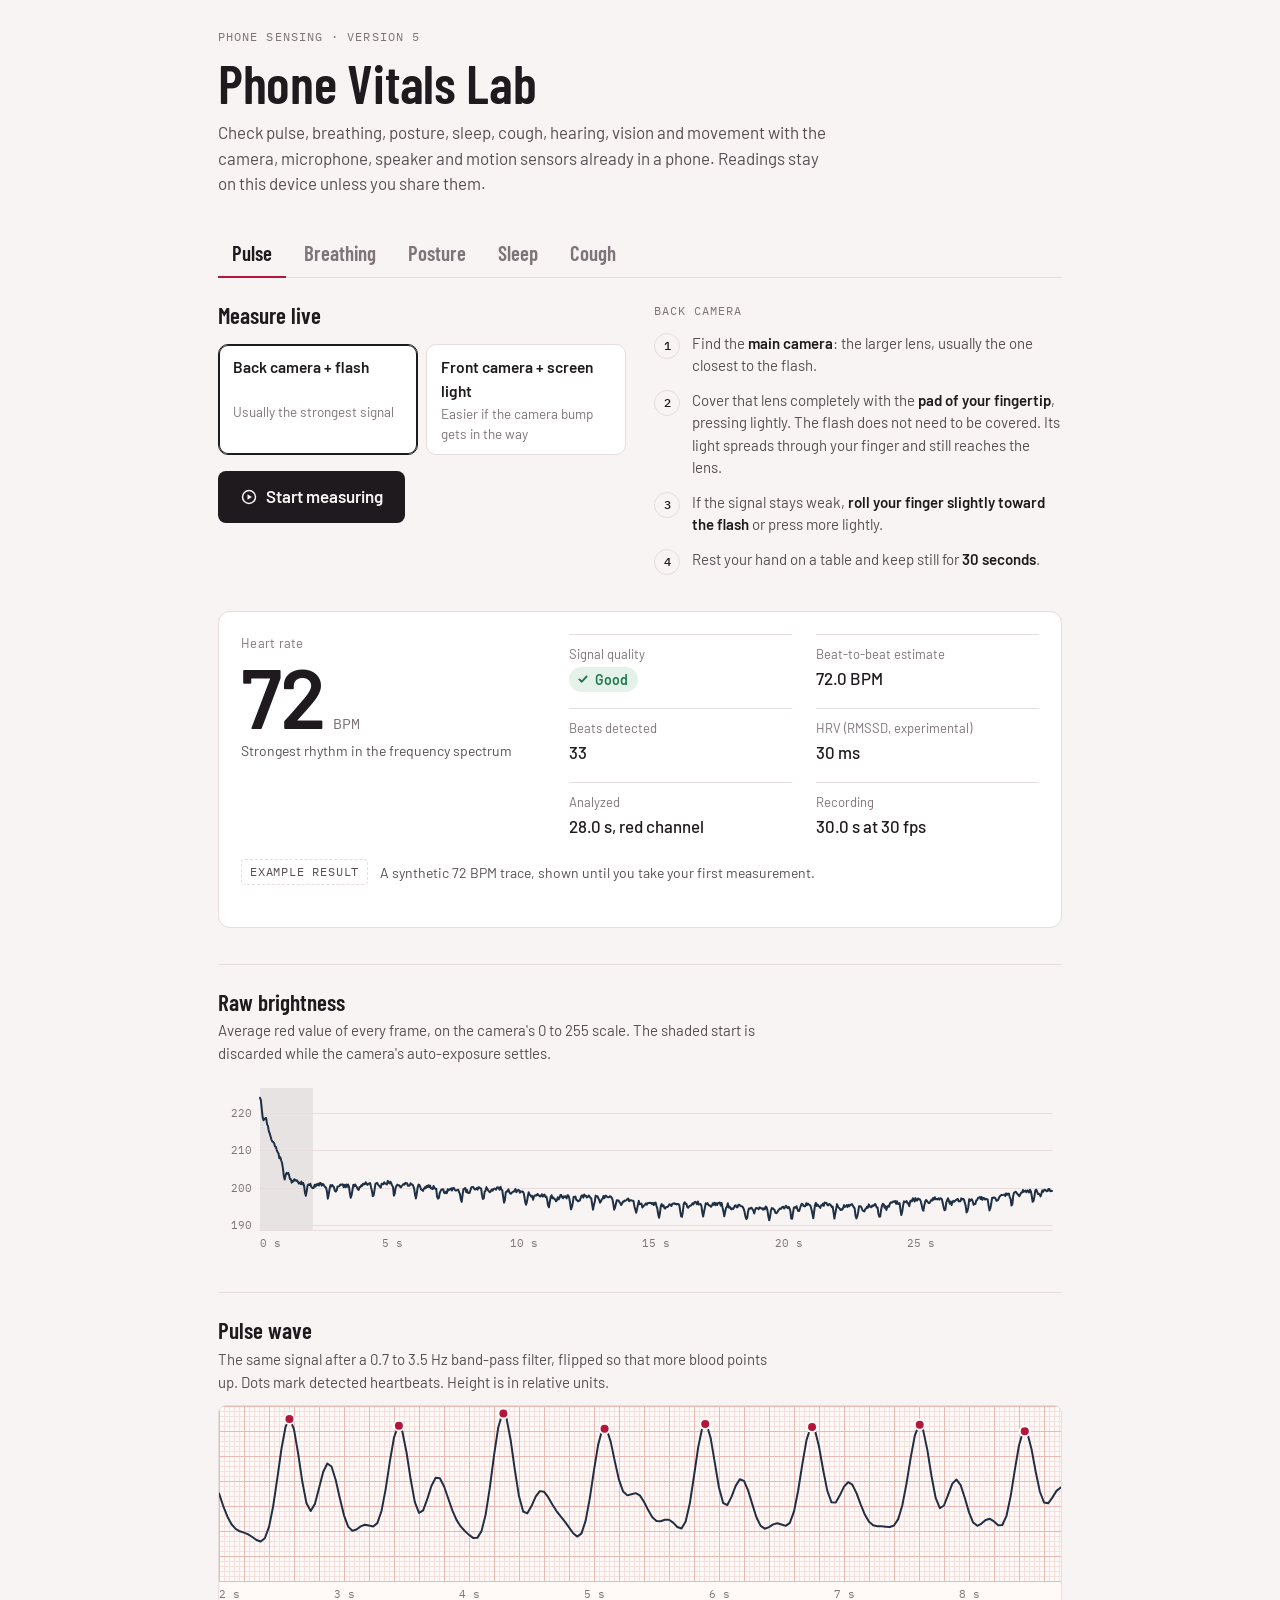
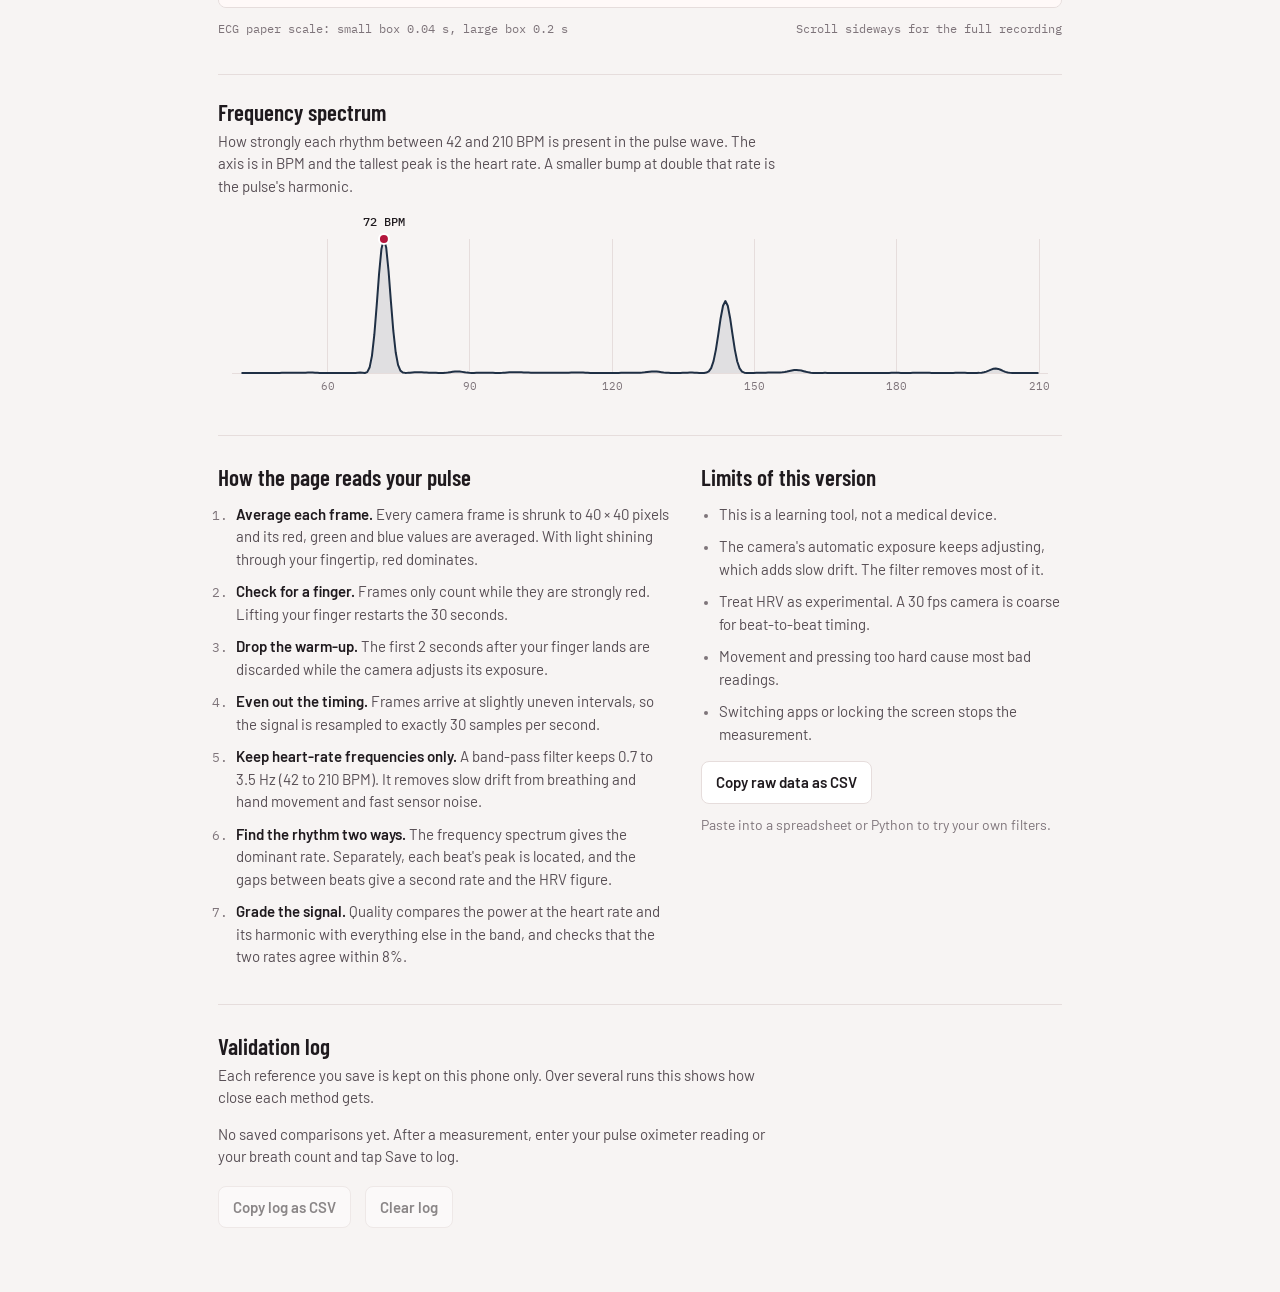
==== commit 5298a2e0: "Stage 3: Cough tab (cough counter with history, TB symptom check, child breathing count); Sleep now " ====
--- a/index.html
+++ b/index.html
@@ -515,6 +515,7 @@
     <button type="button" role="tab" id="tabBreath" aria-controls="panelBreath" aria-selected="false" tabindex="-1">Breathing</button>
     <button type="button" role="tab" id="tabPosture" aria-controls="panelPosture" aria-selected="false" tabindex="-1">Posture</button>
     <button type="button" role="tab" id="tabSleep" aria-controls="panelSleep" aria-selected="false" tabindex="-1">Sleep</button>
+    <button type="button" role="tab" id="tabCough" aria-controls="panelCough" aria-selected="false" tabindex="-1">Cough</button>
   </nav>
 
   <div class="panel" id="panelPulse" role="tabpanel" aria-labelledby="tabPulse">
@@ -998,6 +999,129 @@
     </div>
   </div>
 
+  <div class="panel" id="panelCough" role="tabpanel" aria-labelledby="tabCough" hidden>
+    <section class="capture">
+      <div class="capture-main">
+        <h2>Cough counter</h2>
+        <p class="capture-lede">The microphone listens for the sharp burst of a cough and counts them. Counting on several days shows whether a cough is getting better or worse, which helps a doctor more than "I cough a lot".</p>
+        <div class="field-row">
+          <label class="field" for="cgDur">Listen for
+            <select id="cgDur">
+              <option value="600">10 minutes</option>
+              <option value="1800" selected>30 minutes</option>
+              <option value="3600">1 hour</option>
+              <option value="0">Until I stop (overnight)</option>
+            </select>
+          </label>
+        </div>
+        <button type="button" class="btn" id="cgStart">
+          <svg viewBox="0 0 20 20" aria-hidden="true"><circle cx="10" cy="10" r="7.2" fill="none" stroke="currentColor" stroke-width="1.7"/><path d="M8.3 6.9v6.2l5-3.1z" fill="currentColor"/></svg>
+          Start counting coughs
+        </button>
+        <p class="error" id="cgError" role="alert" hidden></p>
+        <p class="footnote">Only loudness is kept, 50 values a second. No sound is recorded, stored or uploaded. The overnight Sleep recording counts coughs too.</p>
+      </div>
+      <div class="howto-wrap">
+        <p class="howto-title">Setting up</p>
+        <ol class="howto">
+          <li><span>Put the phone <strong>within 2 metres</strong> of the person, microphone (bottom edge) towards them.</span></li>
+          <li><span>A <strong>quiet room</strong> works best. Television, talking and other people coughing make the count less reliable.</span></li>
+          <li><span>Leave the page open. For overnight counting, <strong>plug in the charger</strong>; the screen turns almost black.</span></li>
+          <li><span>To check the count, <strong>tap the button</strong> on screen each time you hear a cough. The result compares your count with the page's.</span></li>
+        </ol>
+      </div>
+    </section>
+
+    <section class="readout" aria-live="polite" id="cgReadout"></section>
+
+    <section class="chart-block">
+      <div class="chart-head">
+        <h2>Each cough</h2>
+        <p>One dot per cough the page heard, placed by time and by how loud it was above the room's background.</p>
+      </div>
+      <div class="plot plot-fit" id="cgPlot"><canvas aria-label="Coughs over the session, by time and loudness"></canvas></div>
+    </section>
+
+    <section class="chart-block">
+      <div class="chart-head">
+        <h2>Day by day</h2>
+        <p>Coughs per hour for each session you have run on this phone. A falling line means the cough is settling.</p>
+      </div>
+      <div class="plot plot-fit" id="cgHist"><canvas aria-label="Coughs per hour across sessions"></canvas></div>
+      <div class="copyrow"><button type="button" class="btn-quiet" id="cgHistShare">Share history</button><button type="button" class="btn-quiet" id="cgHistClear">Clear history</button><span class="copy-msg" id="cgHistMsg"></span></div>
+    </section>
+
+    <section class="card" id="cgTb">
+      <h3>TB symptom check</h3>
+      <p>Based on the signs India's National TB Elimination Programme asks health workers to look for. Tick everything that applies to the person with the cough.</p>
+      <p class="subhead">Symptoms</p>
+      <ul class="checklist">
+        <li><label><input type="checkbox" data-tb="main"><span><strong>Cough for 2 weeks or more</strong></span></label></li>
+        <li><label><input type="checkbox" data-tb="main"><span><strong>Fever for 2 weeks or more</strong>, often in the evening</span></label></li>
+        <li><label><input type="checkbox" data-tb="main"><span><strong>Losing weight</strong> without trying</span></label></li>
+        <li><label><input type="checkbox" data-tb="main"><span><strong>Blood</strong> in the phlegm (sputum)</span></label></li>
+        <li><label><input type="checkbox" data-tb="main"><span><strong>Heavy sweating at night</strong></span></label></li>
+        <li><label><input type="checkbox" data-tb="cough"><span>A cough right now, of any length</span></label></li>
+      </ul>
+      <p class="subhead">Higher risk</p>
+      <ul class="checklist">
+        <li><label><input type="checkbox" data-tb="risk"><span>Lives or works closely with someone who has TB</span></label></li>
+        <li><label><input type="checkbox" data-tb="risk"><span>Has had TB before</span></label></li>
+        <li><label><input type="checkbox" data-tb="risk"><span>Has HIV or diabetes, or takes medicines that weaken immunity</span></label></li>
+        <li><label><input type="checkbox" data-tb="risk"><span>Very thin or undernourished</span></label></li>
+      </ul>
+      <p class="verdict" id="cgTbOut" data-q="good"></p>
+      <div class="copyrow"><button type="button" class="btn-quiet" id="cgTbShare">Share answers</button><span class="copy-msg"></span></div>
+    </section>
+
+    <section class="card" id="cgRr">
+      <h3>Child breathing count</h3>
+      <p>Fast breathing is the main sign health workers use to spot pneumonia in young children (WHO IMCI). Count while the child is calm or asleep, not crying or feeding: lift the clothes and watch the belly or chest, then tap once for every breath in.</p>
+      <div class="seg" role="radiogroup" aria-label="Age">
+        <input type="radio" name="cgAge" id="cgAge0" value="60"><label for="cgAge0"><b>Under 2 months</b><span>Fast is 60 or more</span></label>
+        <input type="radio" name="cgAge" id="cgAge1" value="50"><label for="cgAge1"><b>2 to 11 months</b><span>Fast is 50 or more</span></label>
+        <input type="radio" name="cgAge" id="cgAge2" value="40" checked><label for="cgAge2"><b>1 to 4 years</b><span>Fast is 40 or more</span></label>
+        <input type="radio" name="cgAge" id="cgAge3" value="30"><label for="cgAge3"><b>Adult</b><span>30 or more is a severe sign</span></label>
+      </div>
+      <button type="button" class="btn" id="cgRrStart">Start 60-second count</button>
+      <p class="subhead">Danger signs: any one means go now</p>
+      <ul class="checklist">
+        <li><label><input type="checkbox" data-ds><span>Not able to drink or breastfeed</span></label></li>
+        <li><label><input type="checkbox" data-ds><span>Vomits everything</span></label></li>
+        <li><label><input type="checkbox" data-ds><span>Has had fits (convulsions)</span></label></li>
+        <li><label><input type="checkbox" data-ds><span>Unusually sleepy or hard to wake</span></label></li>
+        <li><label><input type="checkbox" data-ds><span>Lower chest pulls in when breathing in</span></label></li>
+        <li><label><input type="checkbox" data-ds><span>Harsh noise when breathing in while calm (stridor)</span></label></li>
+        <li><label><input type="checkbox" data-ds><span>Blue or grey lips or tongue</span></label></li>
+      </ul>
+      <p class="verdict" id="cgRrOut" data-q="good"></p>
+      <div class="copyrow" id="cgRrShareRow" hidden><button type="button" class="btn-quiet" id="cgRrShare">Share result</button><span class="copy-msg"></span></div>
+    </section>
+
+    <div class="method">
+      <section>
+        <h2>How the page hears a cough</h2>
+        <ol>
+          <li><strong>Two loudness bands.</strong> Fifty times a second the page measures how loud the sound is below and above 1,000 Hz. Nothing else is kept.</li>
+          <li><strong>Background.</strong> The quiet end of the last 30 seconds sets the room's background level.</li>
+          <li><strong>A sharp start.</strong> A cough is a burst of air, so it goes from quiet to full loudness in about 40 milliseconds. Speech builds up more slowly, which is the main way the page tells them apart.</li>
+          <li><strong>Short and fading.</strong> It must last 0.14 to 0.75 seconds and fade after its peak. Claps and knocks are too short; snores, talking and music last too long.</li>
+          <li><strong>Rough sound.</strong> Coughs carry a lot of high-pitched noise compared with voiced speech or snoring.</li>
+          <li><strong>Quiet before.</strong> A cough follows a breath in, so the moment before it is quiet, unless it follows another cough in the same bout.</li>
+        </ol>
+      </section>
+      <section>
+        <h2>Limits of this version</h2>
+        <ul>
+          <li>This is a learning tool, not a medical device. The cough rules were tuned on made-up sounds and have not yet been checked against real recordings.</li>
+          <li>Laughing, throat clearing, sneezing and some words can be counted as coughs. Coughs from other people in the room are counted too.</li>
+          <li>Use your own taps to check it, and compare sessions on the same phone in the same room.</li>
+          <li>The TB check and breathing count follow public health guidance, but only a health worker or doctor can diagnose TB or pneumonia.</li>
+        </ul>
+      </section>
+    </div>
+  </div>
+
   <section class="log" id="logSection">
     <div class="chart-head">
       <h2>Validation log</h2>
@@ -3124,7 +3248,8 @@
     { btn: $('#tabPulse'), panel: $('#panelPulse'), hash: 'pulse' },
     { btn: $('#tabBreath'), panel: $('#panelBreath'), hash: 'breathing' },
     { btn: $('#tabPosture'), panel: $('#panelPosture'), hash: 'posture' },
-    { btn: $('#tabSleep'), panel: $('#panelSleep'), hash: 'sleep' }
+    { btn: $('#tabSleep'), panel: $('#panelSleep'), hash: 'sleep' },
+    { btn: $('#tabCough'), panel: $('#panelCough'), hash: 'cough' }
   ];
   function selectTab(i, focus) {
     tabs.forEach((t, k) => {
@@ -4020,6 +4145,162 @@
     }
 
     return { FS, analyze, makeExample };
+  })();
+
+  // ================= Cough: explosive sounds in the two-band loudness stream =================
+  api.cough = (() => {
+    const FR = 50;                       // loudness frames per second (from audio.BandSplitter)
+    const ON = 12, OFF = 6;              // dB above background to start and end a sound
+    const MERGE = 4;                     // frames of quiet (80 ms) that end a sound
+    const PRE = 10, PRE_MAX = 9;         // the 0.2 s before a cough must stay below 9 dB
+    const DUR = [0.14, 0.75];            // seconds
+    const PEAK_BY = 2;                   // from first sound to loudest frame in at most 2 frames (40 ms)
+    const RISE = 12;                     // dB jump from just before the sound to its peak
+        const HF_MIN = -13;                  // high band within 13 dB of the low band at the peak: rough, noisy sound
+    const BOUT = 2;                      // coughs less than 2 s apart form one bout
+
+    // Streaming, so it can run all night inside the Sleep recording without keeping the frames.
+    function Detector(log) {
+      const RING = 1500, ring = new Float32Array(RING);
+      let rn = 0, floor = 0, ev = null, quiet = 0, n = 0, lastCough = -99, top = 0;
+      const hist = [];
+      const coughs = [], why = { short: 0, long: 0, slow: 0, dull: 0, busy: 0 };
+      // A sound starts: walk back to the quiet point where its rise began.
+      const start = (lvl, hf) => {
+        let j = hist.length - 1, back = 0;
+        while (j >= 0 && hist[j] >= 3 && hist[j] < (j === hist.length - 1 ? lvl : hist[j + 1])) { j--; back++; }
+        const before = hist.slice(Math.max(0, j - PRE + 1), j + 1);
+        ev = { a: n - 1 - back, lv: [lvl], hf: [hf], back, pre0: j >= 0 ? hist[j] : 0, preMax: before.length ? Math.max(...before) : 99, long: false };
+        quiet = 0; top = lvl;
+      };
+      const finish = () => {
+        const len = ev.lv.length - quiet, dur = (len + ev.back) / FR;
+        let pk = 0;
+        for (let i = 1; i < len; i++) if (ev.lv[i] > ev.lv[pk]) pk = i;
+        const peak = ev.lv[pk];
+        let tail = 0, tn = 0;
+        for (let i = Math.ceil(len / 2); i < len; i++) { tail += ev.lv[i]; tn++; }
+        tail = tn ? tail / tn : peak;
+        let r;
+        if (ev.long || dur > DUR[1]) r = 'long';
+        else if (dur < DUR[0]) r = 'short';
+        // A cough straight after another cough (a bout) may start on the first one's fading tail.
+        else if (ev.preMax >= PRE_MAX && ev.a / FR - lastCough > 1.2) r = 'busy';
+        else if (ev.back + pk > PEAK_BY || peak - ev.pre0 < RISE || tail > peak - 5) r = 'slow';
+        else if (ev.hf[pk] < HF_MIN) r = 'dull';
+        if (r) why[r]++;
+        else { coughs.push({ t: ev.a / FR, peak, dur }); lastCough = (ev.a + ev.back + len) / FR; }
+        if (log) log.push({ t: ev.a / FR, r: r || 'COUGH', dur: +dur.toFixed(2), rise: ev.back + pk, peak: +peak.toFixed(1), from: +ev.pre0.toFixed(1), tailDrop: +(peak - tail).toFixed(1), hf: +ev.hf[pk].toFixed(1), preMax: +ev.preMax.toFixed(1) });
+        ev = null; quiet = 0;
+      };
+      this.coughs = coughs; this.why = why;
+      this.frames = () => n;
+      this.push = (lo, hi) => {
+        const tot = U.db(Math.sqrt(lo * lo + hi * hi)), hf = U.db(hi) - U.db(lo);
+        ring[rn % RING] = tot; rn++; n++;
+        if (rn === 1 || rn % 50 === 0) { const srt = ring.slice(0, Math.min(rn, RING)).sort(); floor = srt[Math.floor(0.15 * (srt.length - 1))]; }
+        const lvl = tot - floor;
+        if (!ev) {
+          if (lvl >= ON && n > FR) start(lvl, hf);
+        } else {
+          const L = ev.lv.length;
+          // A second sharp burst inside one sound, as in a cough bout: close the first, start the second.
+          if (!ev.long && L >= 5) {
+            const m = Math.min(ev.lv[L - 1], ev.lv[L - 2]);
+            if (lvl - m >= 10 && m <= top - 8) {
+              quiet = ev.lv[L - 1] < ev.lv[L - 2] ? 0 : 1;
+              finish();
+              start(lvl, hf);
+              hist.push(lvl); if (hist.length > 60) hist.shift();
+              return;
+            }
+          }
+          if (L < DUR[1] * FR + MERGE + 2) { ev.lv.push(lvl); ev.hf.push(hf); top = Math.max(top, lvl); } else ev.long = true;
+          if (lvl < OFF) { if (++quiet >= MERGE) finish(); } else quiet = 0;
+        }
+        hist.push(lvl); if (hist.length > 60) hist.shift();
+      };
+    }
+
+    function summarize(coughs, dur) {
+      let bouts = 0, last = -99;
+      for (const c of coughs) { if (c.t - last > BOUT) bouts++; last = c.t; }
+      // Busiest 10 minutes
+      let best = 0, bestT = 0, j = 0;
+      for (let i = 0; i < coughs.length; i++) {
+        while (coughs[i].t - coughs[j].t > 600) j++;
+        if (i - j + 1 > best) { best = i - j + 1; bestT = coughs[j].t; }
+      }
+      return { dur, count: coughs.length, bouts, rate: dur > 0 ? coughs.length / (dur / 3600) : 0, busiest: best, busiestT: bestT };
+    }
+
+    function analyze(frames) {
+      const d = new Detector();
+      for (let k = 0; k + 1 < frames.length; k += 2) d.push(frames[k], frames[k + 1]);
+      return Object.assign(summarize(d.coughs, d.frames() / FR), { coughs: d.coughs, why: d.why });
+    }
+
+    // ---------- Made-up sound, as the detector sees it (two-band loudness at 50 frames a second) ----------
+    function synth(o = {}) {
+      const sec = o.seconds || 600, n = Math.round(sec * FR), r = U.rng(o.seed || 1);
+      const pl = new Float64Array(n), ph = new Float64Array(n), base = 0.002;
+      for (let i = 0; i < n; i++) { const a = base * Math.exp(0.12 * U.gauss(r)); pl[i] = a * a * 0.8; ph[i] = a * a * 0.2; }
+      // Adds a sound whose amplitude follows env(t) (t in seconds from start, null when over), with a high/low band ratio in dB.
+      const add = (t0, env, hfDb) => {
+        const g = Math.pow(10, hfDb / 20), fl = 1 / (1 + g * g), fh = g * g / (1 + g * g);
+        for (let i = Math.floor(t0 * FR); i < n; i++) {
+          let e2 = 0, cnt = 0, over = true;
+          for (let s = 0; s < 20; s++) {
+            const t = (i + s / 20) / FR - t0;
+            if (t < 0) { cnt++; continue; }
+            const a = env(t);
+            if (a !== null) { over = false; e2 += a * a; } cnt++;
+          }
+          if (over && (i + 1) / FR - t0 > 0) break;
+          const p = base * base * e2 / cnt;
+          pl[i] += p * fl; ph[i] += p * fh;
+        }
+      };
+      const amp = (dB) => Math.pow(10, dB / 20);
+      const events = { coughs: [], speech: 0, other: 0 };
+      const cough = (t0, dB) => {
+        const A = amp(dB), tau = 0.08 + 0.08 * r(), voiced = r() < 0.5, hf = -5 + 3 * U.gauss(r);
+        add(t0, (t) => (t > 0.6 ? null : (t < 0.025 ? A * t / 0.025 : A * Math.exp(-(t - 0.025) / tau))), hf);
+        if (voiced) add(t0 + 0.08, (t) => (t > 0.25 ? null : A * 0.35 * Math.sin(Math.PI * t / 0.25)), -16);
+        events.coughs.push(t0);
+      };
+      const syllable = (t0, len, dB, hf, rise) => {
+        const A = amp(dB);
+        add(t0, (t) => (t > len ? null : A * Math.pow(Math.sin(Math.PI * Math.min(t / rise, 1, (len - t) / 0.06) / 2), 2)), hf);
+      };
+      const phrase = (t0) => {
+        let t = t0;
+        const end = t0 + 0.6 + 3.4 * r(), dB = 15 + 10 * r();
+        while (t < end) {
+          const fric = r() < 0.2, len = 0.12 + 0.14 * r();
+          syllable(t, len, dB + 4 * U.gauss(r), fric ? -3 + 2 * U.gauss(r) : -16 + 4 * U.gauss(r), fric ? 0.09 : 0.05 + 0.04 * r());
+          t += len + 0.03 + 0.06 * r();
+        }
+        events.speech++;
+        return t;
+      };
+      let t = 2;
+      const kinds = o.kinds || ['cough', 'bout', 'speech', 'speech', 'speech', 'clap', 'snore'];
+      while (t < sec - 6) {
+        const k = kinds[Math.floor(r() * kinds.length)];
+        if (k === 'cough') { cough(t, 18 + 14 * r()); t += 1; }
+        else if (k === 'bout') { const m = 2 + Math.floor(4 * r()); for (let j = 0; j < m; j++) { cough(t, 18 + 14 * r()); t += 0.45 + 0.35 * r(); } }
+        else if (k === 'speech') { const m = 1 + Math.floor(4 * r()); for (let j = 0; j < m; j++) t = phrase(t) + 0.3 + 1.2 * r(); }
+        else if (k === 'clap') { const A = amp(25 + 10 * r()); add(t, (x) => (x > 0.05 ? null : A * Math.exp(-x / 0.012)), -2); events.other++; t += 0.5; }
+        else if (k === 'snore') { const A = amp(14 + 8 * r()); add(t, (x) => (x > 1.1 ? null : A * Math.sin(Math.PI * x / 1.1)), -18); events.other++; t += 1.5; }
+        t += (o.gap || 4) * (0.3 + 1.4 * r());
+      }
+      const frames = new Float32Array(2 * n);
+      for (let i = 0; i < n; i++) { frames[2 * i] = Math.sqrt(pl[i]); frames[2 * i + 1] = Math.sqrt(ph[i]); }
+      return { frames, events };
+    }
+
+    return { FR, Detector, analyze, summarize, synth, BOUT };
   })();
 
   return api;
@@ -4345,6 +4626,7 @@
         ['Pauses heard', String(r.pauses.length)],
         ['Longest pause', r.pauses.length ? Math.round(r.longest) + ' s' : '–'],
         ['Other noise', Math.round(100 * r.noiseFrac) + '% of the time'],
+        ['Coughs heard', r.coughs == null ? '–' : String(r.coughs)],
         ['Missed', r.gapSec > 60 ? esc(U.fmtDur(r.gapSec)) : 'Nothing']
       ],
       verdict: { q: v.q, text: v.text + ' This is a screening hint, not a diagnosis.' },
@@ -4358,6 +4640,7 @@
         'Snoring or loud breathing: ' + U.fmtDur(r.snoreSec) + ' (' + Math.round(100 * r.snoreFrac) + '%)',
         'Pauses of 10 s or more: ' + r.pauses.length + (r.assessable ? ' (' + r.pph.toFixed(1) + ' per hour)' : ' (too little sound to judge)'),
         r.pauses.length ? 'Longest pause: ' + Math.round(r.longest) + ' s' : '',
+        r.coughs != null ? 'Coughs heard: ' + r.coughs : '',
         sbSummary(),
         'Phone screening only, not a sleep study.'
       ].filter(Boolean).join('\n')
@@ -4421,6 +4704,7 @@
     for (let k = 0; k + 1 < d.length; k += 2) {
       R.frames++;
       if (R.skip > 0) { R.skip--; continue; }
+      R.cd.push(d[k], d[k + 1]);
       R.acc += d[k] * d[k] + d[k + 1] * d[k + 1];
       if (++R.accN === 5) { R.env.push(Math.sqrt(R.acc / 5)); R.acc = 0; R.accN = 0; }
     }
@@ -4446,7 +4730,7 @@
       if (rec > 120 && wall - R.lastAna > 60) {
         R.lastAna = wall;
         const r = S.analyze(Float32Array.from(R.env));
-        $('#slLiveStats').textContent = 'So far: snoring or loud breathing ' + U.fmtDur(r.snoreSec) + ', pauses heard ' + r.pauses.length + '.';
+        $('#slLiveStats').textContent = 'So far: snoring or loud breathing ' + U.fmtDur(r.snoreSec) + ', pauses heard ' + r.pauses.length + ', coughs ' + R.cd.coughs.length + '.';
       }
     }
     const m = missed();
@@ -4467,7 +4751,7 @@
     try { mic = await openMic(onFrames); }
     catch (e) { Live.close(); showError($('#slError'), e.message); return; }
     if (!Live.isOpen()) { mic.stop(); return; }
-    Object.assign(R, { on: true, mic, env: [], acc: 0, accN: 0, skip: R.delay * 50, frames: 0, tWall: performance.now(), lastAna: 0 });
+    Object.assign(R, { on: true, mic, cd: new VX.cough.Detector(), env: [], acc: 0, accN: 0, skip: R.delay * 50, frames: 0, tWall: performance.now(), lastAna: 0 });
     beep([523, 784]);
     R.timer = setInterval(tick, 1000);
     tick();
@@ -4488,6 +4772,7 @@
     }
     const r = S.analyze(env);
     r.gapSec = gap;
+    r.coughs = R.cd.coughs.length;
     Object.assign(st, { r, example: false, when: stamp() });
     if (!store.set('sleep-last', { r, when: st.when })) {
       // Too big to keep: drop the detail, keep the summary.
@@ -4503,5 +4788,264 @@
   onShow('sleep', panel, draw);
 })();
 </script>
+<script>
+// ================= Cough tab =================
+(() => {
+  const { $, esc, stamp, store, openMic, Live, chart, renderReadout, onShow, showError, beep, buzz, share, countdown, sleepMs } = window.VXUI;
+  const C = VX.cough, U = VX.U;
+  const panel = $('#panelCough');
+  const pad2 = (v) => String(v).padStart(2, '0');
+  const clock = (sec) => { const s = Math.floor(sec); return (s >= 3600 ? Math.floor(s / 3600) + ':' + pad2(Math.floor((s % 3600) / 60)) : Math.floor(s / 60)) + ':' + pad2(s % 60); };
+  const st = { r: null, example: true, when: '', taps: null };
+  let exampleR = null;
+
+  function showExample() {
+    if (!exampleR) exampleR = C.analyze(C.synth({ seconds: 1200, seed: 21, gap: 14, kinds: ['cough', 'bout', 'speech', 'speech', 'speech', 'speech', 'clap'] }).frames);
+    Object.assign(st, { r: exampleR, example: true, when: '', taps: null });
+  }
+  const saved = store.get('cough-last', null);
+  if (saved && saved.r && saved.r.coughs) Object.assign(st, { r: saved.r, example: false, when: saved.when || '', taps: saved.taps == null ? null : saved.taps }); else showExample();
+  const history = () => store.get('cough-history', []);
+
+  function timeTicks(dur) {
+    const step = [60, 120, 300, 600, 900, 1800, 3600, 7200].find((s) => dur / s <= 7) || 7200;
+    const out = [];
+    for (let t = 0; t <= dur + 1e-6; t += step) out.push([t, t === 0 ? '0' : (step >= 3600 ? t / 3600 + ' h' : (dur >= 3600 ? Math.floor(t / 3600) + ':' + pad2(Math.floor((t % 3600) / 60)) : Math.round(t / 60) + ' min'))]);
+    return out;
+  }
+
+  function trend() {
+    const h = history();
+    if (st.example || h.length < 2) return null;
+    const a = h[h.length - 2], b = h[h.length - 1];
+    if (a.dur < 300 || b.dur < 300) return null;
+    const change = (b.rate - a.rate) / Math.max(a.rate, 1);
+    const txt = Math.round(a.rate) + ' per hour last time (' + a.when + '), ' + Math.round(b.rate) + ' per hour now.';
+    if (change < -0.2) return { q: 'good', text: 'Fewer coughs than the previous session: ' + txt };
+    if (change > 0.2) return { q: 'poor', text: 'More coughs than the previous session: ' + txt + ' If the cough keeps getting worse, see a doctor.' };
+    return { q: 'fair', text: 'About the same as the previous session: ' + txt };
+  }
+
+  function render() {
+    const r = st.r, warn = [];
+    if (!st.example) {
+      if (r.dur < 300) warn.push('Less than 5 minutes was heard, so the rate per hour can swing a lot.');
+      if (r.gapSec > 60) warn.push('About ' + U.fmtDur(r.gapSec) + ' was missed, probably while the screen was off or another app was open.');
+      if (st.taps != null && Math.abs(r.count - st.taps) > Math.max(2, 0.25 * st.taps)) warn.push('The page counted ' + r.count + ' coughs and you tapped ' + st.taps + '. Background talking, laughing or other people coughing can explain the difference.');
+    }
+    const shareLines = [
+      'Phone Vitals Lab: cough count' + (st.when ? ', ' + st.when : ''),
+      'Listened: ' + U.fmtDur(r.dur),
+      'Coughs heard: ' + r.count + ' (' + Math.round(r.rate) + ' per hour), in ' + r.bouts + ' bouts',
+      st.taps != null ? 'Counted by hand: ' + st.taps : '',
+      'Phone estimate only.'
+    ];
+    renderReadout($('#cgReadout'), {
+      label: 'Coughs per hour',
+      value: r.dur >= 60 ? String(Math.round(r.rate)) : '--',
+      unit: 'per hour',
+      sub: st.example ? '' : st.when,
+      stats: [
+        ['Coughs heard', String(r.count)],
+        ['Listened', esc(U.fmtDur(r.dur))],
+        ['Cough bouts', String(r.bouts)],
+        ['Busiest 10 minutes', r.count ? r.busiest + ' coughs' : '–'],
+        ['Your own count', st.taps == null ? '–' : String(st.taps)],
+        ['Missed', r.gapSec > 60 ? esc(U.fmtDur(r.gapSec)) : 'Nothing']
+      ],
+      verdict: trend(),
+      example: st.example,
+      source: st.example ? 'A made-up 20-minute session with coughs, talking and other noises, shown until you run your own.' : 'Your session, kept on this phone only.',
+      warnings: warn,
+      extra: st.example ? '' : '<p class="source"><button type="button" class="textbtn" id="cgExampleBtn">Show the example</button></p>',
+      share: st.example ? '' : shareLines.filter(Boolean).join('\n')
+    });
+    const b = $('#cgExampleBtn');
+    if (b) b.addEventListener('click', () => { showExample(); render(); draw(); });
+  }
+
+  function draw() {
+    const r = st.r;
+    if (!r.count) chart($('#cgPlot'), { height: 170, x0: 0, x1: 1, y0: 0, y1: 1, empty: 'No coughs heard in this session' });
+    else {
+      const y1 = Math.max(30, Math.ceil(Math.max(...r.coughs.map((c) => c.peak)) / 10) * 10), yt = [];
+      for (let v = 10; v <= y1; v += 10) yt.push([v, v + ' dB']);
+      chart($('#cgPlot'), { height: 180, x0: 0, x1: Math.max(r.dur, 60), y0: 0, y1, xTicks: timeTicks(r.dur), yTicks: yt, marks: r.coughs.map((c) => ({ x: c.t, y: c.peak })) });
+    }
+    const h = history();
+    $('#cgHistShare').disabled = !h.length; $('#cgHistClear').disabled = !h.length;
+    if (!h.length) { chart($('#cgHist'), { height: 160, x0: 0, x1: 1, y0: 0, y1: 1, empty: 'Your sessions appear here' }); return; }
+    const ys = h.map((e) => e.rate), y1 = Math.max(10, Math.ceil(Math.max(...ys) * 1.15 / 10) * 10);
+    const every = Math.max(1, Math.ceil(h.length / 6));
+    chart($('#cgHist'), {
+      height: 170, x0: -0.5, x1: h.length - 0.5, y0: 0, y1,
+      xTicks: h.map((e, i) => [i, new Date(e.ts).toLocaleDateString([], { day: 'numeric', month: 'short' })]).filter((_, i) => i % every === 0 || i === h.length - 1),
+      yTicks: [[0, '0'], [y1 / 2, String(y1 / 2)], [y1, String(y1)]],
+      series: h.length > 1 ? [{ x: h.map((_, i) => i), y: ys, color: 'trace', width: 2 }] : [],
+      marks: h.map((e, i) => ({ x: i, y: e.rate }))
+    });
+  }
+
+  $('#cgHistShare').addEventListener('click', () => {
+    const lines = ['Phone Vitals Lab: cough count history'].concat(history().map((e) => e.when + ': ' + e.count + ' coughs in ' + U.fmtDur(e.dur) + ' (' + Math.round(e.rate) + ' per hour)'));
+    share(lines.join('\n'), $('#cgHistMsg'));
+  });
+  $('#cgHistClear').addEventListener('click', () => { store.set('cough-history', []); $('#cgHistMsg').textContent = 'History cleared.'; draw(); render(); });
+
+  // ---------- Live counting ----------
+  const R = { on: false, mic: null, det: null, taps: 0, frames: 0, tWall: 0, want: 0, timer: 0, lastN: 0 };
+  function onFrames(d) {
+    if (!R.on) return;
+    for (let k = 0; k + 1 < d.length; k += 2) { R.frames++; R.det.push(d[k], d[k + 1]); }
+  }
+  function tick() {
+    if (!R.on) return;
+    const sec = R.frames / 50, n = R.det.coughs.length;
+    if (n !== R.lastN) {
+      R.lastN = n;
+      const el = $('#cgLiveN');
+      el.textContent = n;
+      el.style.color = 'var(--accent)'; setTimeout(() => { el.style.color = ''; }, 350);
+    }
+    $('#cgLiveLast').textContent = n ? 'Last cough ' + U.fmtDur(Math.max(1, sec - R.det.coughs[n - 1].t)) + ' ago.' : 'Listening for coughs.';
+    Live.status(sec < 2 ? 'Measuring the room background…' : 'Listening.');
+    if (R.want) {
+      Live.timer(clock(sec) + ' / ' + clock(R.want));
+      Live.bar(sec / R.want);
+      if (sec >= R.want) { beep([784, 523]); finish(); return; }
+    } else Live.timer(clock(sec));
+    const missed = Math.max(0, (performance.now() - R.tWall) / 1000 - sec);
+    Live.note((R.want ? 'Keep this page open.' : 'Keep this page open and the phone on charge.') + (missed > 60 ? ' About ' + U.fmtDur(missed) + ' has been missed so far.' : ''));
+  }
+  async function start() {
+    showError($('#cgError'), '');
+    if (R.on) return;
+    R.want = +$('#cgDur').value || 0;
+    Live.open({ chip: 'Cough counter', status: 'Starting the microphone…', dark: !R.want, noBar: !R.want, stopLabel: 'End and see results', onStop: finish });
+    Live.stage.innerHTML =
+      '<div class="live-hero"><span class="hero-val"><span class="hero-num" id="cgLiveN">0</span><span class="hero-unit">coughs heard</span></span></div>' +
+      '<p class="live-note" id="cgLiveLast">Listening for coughs.</p>' +
+      '<button type="button" class="bigbtn quiet" id="cgTap">Tap when you hear a cough<br><span class="footnote" id="cgTapN">Your count: 0</span></button>';
+    $('#cgTap').addEventListener('click', () => { if (!R.on) return; R.taps++; $('#cgTapN').textContent = 'Your count: ' + R.taps; buzz(15); });
+    let mic;
+    try { mic = await openMic(onFrames); }
+    catch (e) { Live.close(); showError($('#cgError'), e.message); return; }
+    if (!Live.isOpen()) { mic.stop(); return; }
+    Object.assign(R, { on: true, mic, det: new C.Detector(), taps: 0, frames: 0, tWall: performance.now(), lastN: 0 });
+    beep([523, 784]);
+    R.timer = setInterval(tick, 250);
+    tick();
+  }
+  function finish() {
+    if (!R.on) { Live.close(); return; }
+    R.on = false;
+    clearInterval(R.timer);
+    if (R.mic) R.mic.stop();
+    R.mic = null;
+    const dur = R.frames / 50, gap = Math.max(0, (performance.now() - R.tWall) / 1000 - dur);
+    Live.close();
+    if (dur < 30) { showError($('#cgError'), 'Less than 30 seconds was heard, so there is nothing to show yet.'); return; }
+    const r = Object.assign(C.summarize(R.det.coughs, dur), { coughs: R.det.coughs, why: R.det.why, gapSec: gap });
+    const taps = R.taps > 0 ? R.taps : null, when = stamp();
+    Object.assign(st, { r, example: false, when, taps });
+    store.set('cough-last', { r, when, taps });
+    const h = history();
+    h.push({ ts: Date.now(), when, dur: Math.round(dur), count: r.count, rate: +r.rate.toFixed(1), taps });
+    store.set('cough-history', h.slice(-60));
+    render(); draw();
+    $('#cgReadout').scrollIntoView({ behavior: 'smooth', block: 'start' });
+  }
+  $('#cgStart').addEventListener('click', start);
+
+  // ---------- TB symptom check ----------
+  const tbBoxes = [...panel.querySelectorAll('[data-tb]')];
+  function tbState() {
+    const n = (k) => tbBoxes.filter((b) => b.dataset.tb === k && b.checked).length;
+    const main = n('main'), risk = n('risk'), cough = n('cough'), any = main + risk + cough;
+    if (main) return { q: 'poor', text: 'These are signs of possible TB. Get a sputum (phlegm) test soon at the nearest government health centre, or ask your ASHA worker to arrange it. TB treatment is free at government health facilities. Ni-kshay Sampark helpline: 1800-11-6666 (toll-free).' };
+    if (risk && cough) return { q: 'fair', text: 'With these higher-risk answers, even a short cough is worth asking a health worker about a TB test. Ni-kshay Sampark helpline: 1800-11-6666 (toll-free).' };
+    if (!any) return { q: 'good', text: 'Tick everything that applies. Anyone with a cough for 2 weeks or more should get tested for TB.' };
+    return { q: 'good', text: 'No TB warning signs ticked. If the cough lasts 2 weeks or more, or fever, weight loss or night sweats start, get tested for TB.' };
+  }
+  function tbRender() { const s = tbState(), out = $('#cgTbOut'); out.dataset.q = s.q; out.textContent = s.text; }
+  tbBoxes.forEach((b) => b.addEventListener('change', tbRender));
+  $('#cgTbShare').addEventListener('click', (e) => {
+    const ticked = tbBoxes.filter((b) => b.checked).map((b) => '- ' + b.closest('label').textContent.trim());
+    share(['Phone Vitals Lab: TB symptom check, ' + stamp()].concat(ticked.length ? ticked : ['- Nothing ticked'], ['', tbState().text]).join('\n'), e.target.parentNode.querySelector('.copy-msg'));
+  });
+
+  // ---------- Child breathing count ----------
+  let rr = null;
+  const dsBoxes = [...panel.querySelectorAll('[data-ds]')];
+  function rrState() {
+    const ds = dsBoxes.filter((b) => b.checked).length;
+    const parts = [];
+    let q = 'good';
+    if (ds) { q = 'poor'; parts.push('Danger sign ticked: take the child to a hospital or health centre now.'); }
+    if (rr) {
+      const head = rr.count + ' breaths in 60 seconds (' + rr.age + '). ';
+      const fast = rr.count >= rr.thr;
+      if (rr.thr === 30) {
+        if (fast) { q = 'poor'; parts.push(head + 'At rest, 30 or more breaths a minute is a sign of severe illness in an adult with cough or fever. See a doctor today.'); }
+        else if (rr.count > 20) { if (q !== 'poor') q = 'fair'; parts.push(head + 'A little faster than the usual 12 to 20 at rest. Rest for 10 minutes and count again.'); }
+        else if (rr.count < 10) { if (q !== 'poor') q = 'fair'; parts.push(head + 'Slower than the usual 12 to 20. Count again; if breathing really is this slow, see a doctor.'); }
+        else parts.push(head + 'Within the usual 12 to 20 breaths a minute at rest.');
+      } else if (fast) {
+        q = 'poor';
+        parts.push(head + (rr.thr === 60
+          ? 'Fast breathing for a baby under 2 months. Count once more to be sure; if it is still 60 or more, this can be a serious infection. Take the baby to a doctor or hospital today.'
+          : 'Fast breathing for this age. With a cough or difficult breathing, this is a sign of pneumonia. See a doctor or health worker today.'));
+      } else parts.push(head + 'Not fast breathing for this age (fast is ' + rr.thr + ' or more). If there is a cough or fever, keep watching and count again if breathing looks faster.');
+    }
+    if (!parts.length) parts.push('Press Start, then tap once for every breath in, for 60 seconds.');
+    return { q, text: parts.join(' ') };
+  }
+  function rrRender() {
+    const s = rrState(), out = $('#cgRrOut');
+    out.dataset.q = s.q; out.textContent = s.text;
+    $('#cgRrShareRow').hidden = !rr && !dsBoxes.some((b) => b.checked);
+  }
+  dsBoxes.forEach((b) => b.addEventListener('change', rrRender));
+  $('#cgRrShare').addEventListener('click', (e) => {
+    const ticked = dsBoxes.filter((b) => b.checked).map((b) => '- ' + b.closest('label').textContent.trim());
+    share(['Phone Vitals Lab: breathing count, ' + stamp(), rrState().text].concat(ticked.length ? ['Danger signs:'].concat(ticked) : []).join('\n'), e.target.parentNode.querySelector('.copy-msg'));
+  });
+  $('#cgRrStart').addEventListener('click', async () => {
+    const sel = panel.querySelector('[name="cgAge"]:checked');
+    const thr = +sel.value, age = sel.nextElementSibling.querySelector('b').textContent.toLowerCase();
+    let count = 0, running = false, alive = true;
+    const quit = () => { alive = false; Live.close(); };
+    Live.open({ chip: 'Breathing count', status: 'Get ready: watch the belly or chest.', onStop: quit, onHidden: quit });
+    Live.stage.innerHTML =
+      '<div class="live-hero"><span class="hero-val"><span class="hero-num" id="cgRrN">0</span><span class="hero-unit">breaths</span></span></div>' +
+      '<button type="button" class="bigbtn" id="cgRrTap">Tap for each breath in</button>';
+    $('#cgRrTap').addEventListener('click', () => { if (!running) return; count++; $('#cgRrN').textContent = count; buzz(10); });
+    if (!(await countdown(3, 'Starting in', () => alive))) return;
+    running = true;
+    beep(880, 0.25);
+    Live.status('Tap every time the belly or chest rises.');
+    const t0 = performance.now();
+    while (alive) {
+      const el = (performance.now() - t0) / 1000;
+      if (el >= 60) break;
+      Live.timer(Math.ceil(60 - el) + ' s left');
+      Live.bar(el / 60);
+      await sleepMs(100);
+    }
+    if (!alive) return;
+    running = false;
+    beep([880, 660], 0.2);
+    Live.close();
+    rr = { count, thr, age };
+    rrRender();
+    $('#cgRr').scrollIntoView({ behavior: 'smooth', block: 'start' });
+  });
+
+  tbRender();
+  rrRender();
+  render();
+  onShow('cough', panel, draw);
+})();
+</script>
 </body>
 </html>
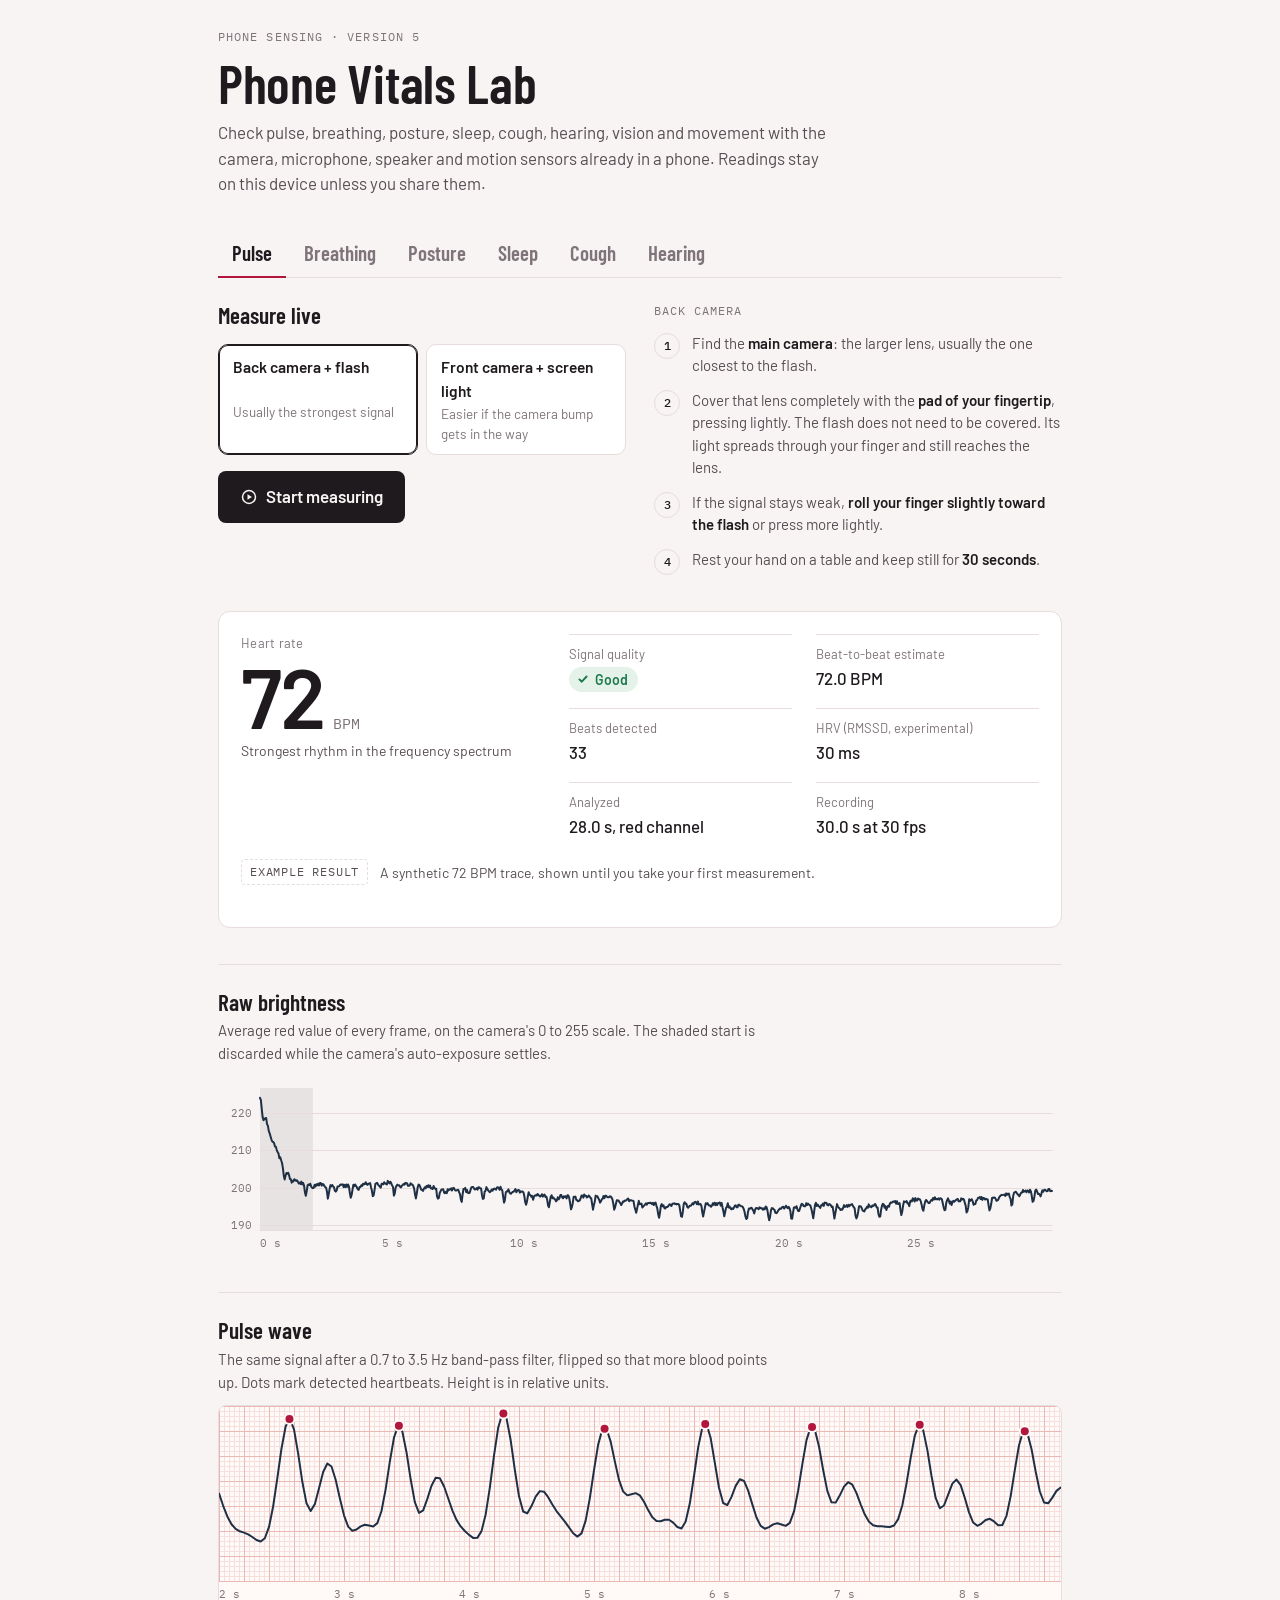
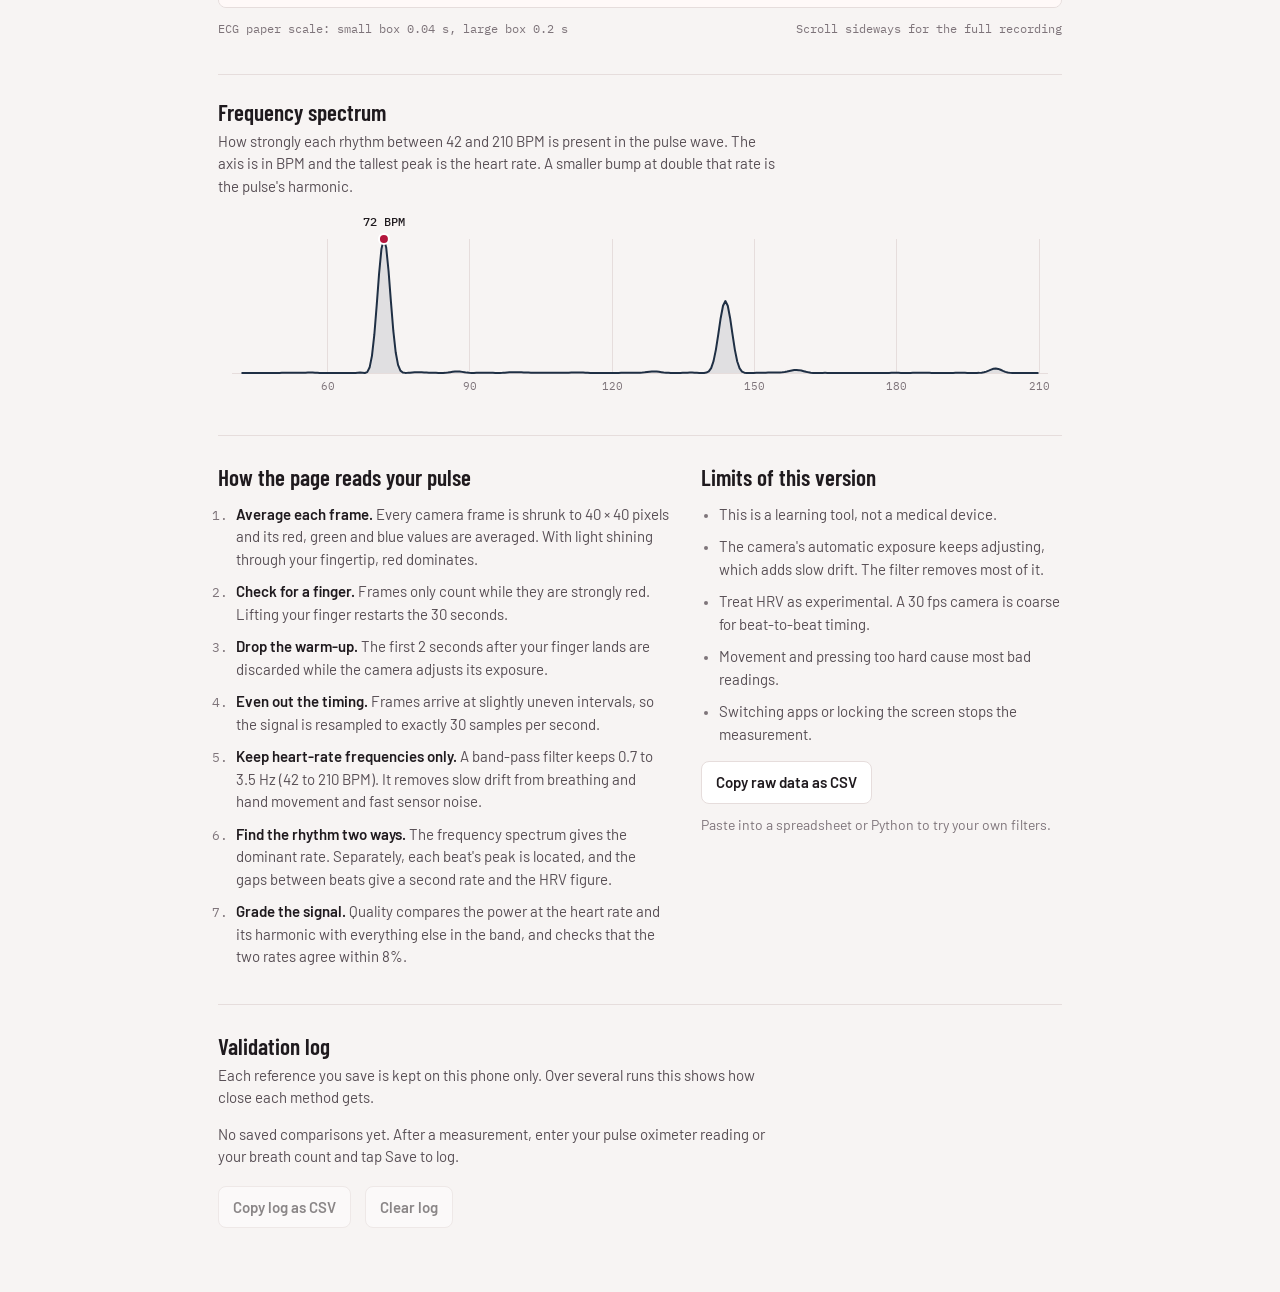
==== commit cc3277b4: "Stage 4: Hearing tab (pure-tone thresholds per ear, ear check, reference listener, WHO grade) Co-Aut" ====
--- a/index.html
+++ b/index.html
@@ -516,6 +516,7 @@
     <button type="button" role="tab" id="tabPosture" aria-controls="panelPosture" aria-selected="false" tabindex="-1">Posture</button>
     <button type="button" role="tab" id="tabSleep" aria-controls="panelSleep" aria-selected="false" tabindex="-1">Sleep</button>
     <button type="button" role="tab" id="tabCough" aria-controls="panelCough" aria-selected="false" tabindex="-1">Cough</button>
+    <button type="button" role="tab" id="tabHearing" aria-controls="panelHearing" aria-selected="false" tabindex="-1">Hearing</button>
   </nav>
 
   <div class="panel" id="panelPulse" role="tabpanel" aria-labelledby="tabPulse">
@@ -1122,6 +1123,78 @@
     </div>
   </div>
 
+  <div class="panel" id="panelHearing" role="tabpanel" aria-labelledby="tabHearing" hidden>
+    <section class="capture">
+      <div class="capture-main">
+        <h2>Tone hearing check</h2>
+        <p class="capture-lede">Beeps play in one ear at a time, getting quieter, and you tap whenever you hear one. The page finds the quietest beep each ear hears at five pitches, from low (500 Hz) to high (6,000 Hz). It takes about 5 minutes.</p>
+        <p class="notice" id="hrRefStatus"></p>
+        <label class="field" for="hrPhones">Earphones used (optional, to match the reference)
+          <input id="hrPhones" class="num-in" style="width: 100%" type="text" maxlength="40" placeholder="e.g. white wired earphones">
+        </label>
+        <button type="button" class="btn" id="hrStart">
+          <svg viewBox="0 0 20 20" aria-hidden="true"><path d="M5 11V9a5 5 0 0 1 10 0v2" fill="none" stroke="currentColor" stroke-width="1.7"/><rect x="3" y="10.5" width="3.4" height="6" rx="1.4" fill="none" stroke="currentColor" stroke-width="1.7"/><rect x="13.6" y="10.5" width="3.4" height="6" rx="1.4" fill="none" stroke="currentColor" stroke-width="1.7"/></svg>
+          Start hearing check
+        </button>
+        <p class="error" id="hrError" role="alert" hidden></p>
+      </div>
+      <div class="howto-wrap">
+        <p class="howto-title">Before you start</p>
+        <ol class="howto">
+          <li><span>Find the <strong>quietest room</strong> you can. Switch off fans, coolers and the television.</span></li>
+          <li><span>Use <strong>earphones or headphones</strong>, right side in the right ear. Wired ones are best; Bluetooth works if you always use the same pair.</span></li>
+          <li><span>Turn the <strong>media volume to maximum</strong> and accept the volume warning. The beeps start quiet and are never louder than a normal conversation would be at that volume.</span></li>
+          <li><span>Tap the big button <strong>every time you hear a beep</strong>, however faint. Don't guess when you hear nothing.</span></li>
+        </ol>
+      </div>
+    </section>
+
+    <section class="readout" aria-live="polite" id="hrReadout"></section>
+
+    <section class="chart-block">
+      <div class="chart-head">
+        <h2>Your hearing by pitch</h2>
+        <p id="hrChartNote">Higher on the chart means the ear heard quieter beeps. Low pitches are on the left, high pitches on the right.</p>
+      </div>
+      <div class="plot plot-fit" id="hrPlot"><canvas aria-label="Quietest beep heard at each pitch, for each ear"></canvas></div>
+      <div class="legend"><span><i style="background: var(--accent); border-radius: 50%"></i>Right ear</span><span><i style="background: var(--trace); border-radius: 50%"></i>Left ear</span></div>
+    </section>
+
+    <section class="card" id="hrRefCard">
+      <h3>Reference listener</h3>
+      <p>Phones and earphones play the same beep at different loudness, so the page cannot know on its own what counts as normal. Test a <strong>young family member (under 25) with good hearing</strong> once, with the same phone, earphones and maximum volume, and save their result as the reference. After that, everyone's result is compared with theirs and given a hearing grade.</p>
+      <div class="copyrow">
+        <button type="button" class="btn-quiet" id="hrRefSave">Use the last result as the reference</button>
+        <button type="button" class="btn-quiet" id="hrRefClear">Remove the reference</button>
+        <span class="copy-msg" id="hrRefMsg"></span>
+      </div>
+    </section>
+
+    <div class="method">
+      <section>
+        <h2>How the page tests hearing</h2>
+        <ol>
+          <li><strong>Ear check.</strong> One beep in each ear first, to make sure the earphones are the right way round and both sides work.</li>
+          <li><strong>Pulsed beeps.</strong> Each beep is three short pulses, which are easier to notice than one long tone and are not confused with ringing in the ears.</li>
+          <li><strong>Down 10, up 5.</strong> After every beep you hear, the next is 10 dB quieter; after every miss, 5 dB louder. The quietest level heard twice on the way up is that ear's threshold. Audiologists use the same steps.</li>
+          <li><strong>Random gaps and blank turns.</strong> Beeps come at irregular moments, and now and then nothing plays, to catch taps that are guesses.</li>
+          <li><strong>Repeat.</strong> The first pitch is tested again at the end of the right ear to see how steady the answers are.</li>
+          <li><strong>Grade.</strong> With a reference, the average over 500, 1,000, 2,000 and 4,000 Hz in the better ear is graded on the WHO scale: under 20 dB normal, 20 to 34 mild, 35 to 49 moderate, 50 to 64 moderately severe, 65 to 79 severe, 80 and above profound.</li>
+        </ol>
+      </section>
+      <section>
+        <h2>Limits of this version</h2>
+        <ul>
+          <li>This is a learning tool, not a medical device, and not a substitute for a test by an audiologist.</li>
+          <li>The grade is only as good as the reference. A reference with an undiscovered hearing problem makes everyone look better than they are.</li>
+          <li>Background noise, loose earphones and a phone that lowers its volume on its own all raise the thresholds.</li>
+          <li>The left-right comparison does not need a reference, but cheap earphones can be a few dB louder on one side.</li>
+          <li>It does not test understanding speech in noise, which is often the first thing people notice.</li>
+        </ul>
+      </section>
+    </div>
+  </div>
+
   <section class="log" id="logSection">
     <div class="chart-head">
       <h2>Validation log</h2>
@@ -3249,7 +3322,8 @@
     { btn: $('#tabBreath'), panel: $('#panelBreath'), hash: 'breathing' },
     { btn: $('#tabPosture'), panel: $('#panelPosture'), hash: 'posture' },
     { btn: $('#tabSleep'), panel: $('#panelSleep'), hash: 'sleep' },
-    { btn: $('#tabCough'), panel: $('#panelCough'), hash: 'cough' }
+    { btn: $('#tabCough'), panel: $('#panelCough'), hash: 'cough' },
+    { btn: $('#tabHearing'), panel: $('#panelHearing'), hash: 'hearing' }
   ];
   function selectTab(i, focus) {
     tabs.forEach((t, k) => {
@@ -4303,6 +4377,103 @@
     return { FR, Detector, analyze, summarize, synth, BOUT };
   })();
 
+  // ================= Hearing: pure-tone thresholds by the ascending method =================
+  api.hearing = (() => {
+    const FREQS = [1000, 2000, 4000, 6000, 500];   // test order, starting at 1 kHz as audiologists do
+    const PTA = [500, 1000, 2000, 4000];            // the four frequencies WHO averages
+    const MIN = -100, MAX = -15;                    // dB relative to full volume
+    // WHO World Report on Hearing (2021): grade by the better ear's average over 500, 1000, 2000 and 4000 Hz.
+    const GRADES = [[20, 'Normal hearing', 'good'], [35, 'Mild hearing loss', 'fair'], [50, 'Moderate hearing loss', 'poor'],
+      [65, 'Moderately severe hearing loss', 'poor'], [80, 'Severe hearing loss', 'poor'], [95, 'Profound hearing loss', 'poor'], [Infinity, 'Complete hearing loss', 'poor']];
+
+    // Down 10 dB after each tone heard, up 5 dB after each miss; the threshold is the quietest level heard twice on the way up.
+    function Staircase(start) {
+      let lvl = Math.max(MIN, Math.min(MAX, Math.round(start / 5) * 5)), up = false, trials = 0, done = false, thr = null, topMiss = 0;
+      const asc = [];
+      const end = (v) => { done = true; thr = v; };
+      return {
+        level: () => lvl, done: () => done, threshold: () => thr, trials: () => trials,
+        answer(heard) {
+          if (done) return;
+          trials++;
+          if (!up) {
+            if (heard) { if (lvl <= MIN) return end(MIN); lvl = Math.max(MIN, lvl - 10); }
+            else { up = true; lvl = Math.min(MAX, lvl + 5); }
+          } else if (heard) {
+            asc.push(lvl);
+            if (asc.filter((v) => v === lvl).length >= 2) return end(lvl);
+            if (asc.length >= 3) return end(U.median(asc));
+            lvl = Math.max(MIN, lvl - 10);
+          } else {
+            if (lvl >= MAX && ++topMiss >= 2) return end(null);
+            lvl = Math.min(MAX, lvl + 5);
+          }
+          if (trials >= 18) end(asc.length ? U.median(asc) : null);
+        }
+      };
+    }
+
+    function grade(pta) { for (const g of GRADES) if (pta < g[0]) return { name: g[1], q: g[2] }; return null; }
+    const avg = (ear, fs) => { const v = fs.map((f) => ear[f]); return v.some((x) => x == null) ? null : U.mean(v); };
+
+    // res: { R: {freq: dB or null}, L: {...} }  ref: {freq: dB} from a listener with good hearing, or null
+    function summarize(res, ref) {
+      const out = { ears: {}, diffs: {}, flags: [] };
+      for (const e of ['R', 'L']) {
+        const raw = res[e] || {};
+        const rel = {};
+        if (ref) for (const f of FREQS) rel[f] = raw[f] == null || ref[f] == null ? null : Math.max(0, raw[f] - ref[f]);
+        out.ears[e] = { raw, rel: ref ? rel : null, pta: ref ? avg(rel, PTA) : null, notHeard: FREQS.filter((f) => f in raw && raw[f] == null) };
+      }
+      let big = 0;
+      const ds = [];
+      for (const f of FREQS) {
+        const a = res.R && res.R[f], b = res.L && res.L[f];
+        const ta = a == null ? MAX + 10 : a, tb = b == null ? MAX + 10 : b;
+        if ((res.R && f in res.R) && (res.L && f in res.L)) { out.diffs[f] = ta - tb; ds.push(ta - tb); if (Math.abs(ta - tb) >= 20) big++; }
+      }
+      const pd = PTA.filter((f) => f in out.diffs).map((f) => out.diffs[f]);
+      out.earDiff = pd.length ? U.mean(pd) : null;                   // positive: right ear needs louder tones
+      out.asym = out.earDiff != null && (Math.abs(out.earDiff) >= 15 || big >= 2);
+      out.worseEar = out.earDiff == null ? null : (out.earDiff > 0 ? 'R' : 'L');
+      if (ref) {
+        const pr = out.ears.R.pta, pl = out.ears.L.pta;
+        const anyNotHeard = out.ears.R.notHeard.length || out.ears.L.notHeard.length;
+        const better = pr == null ? pl : pl == null ? pr : Math.min(pr, pl);
+        const worse = pr == null || pl == null ? null : Math.max(pr, pl);
+        out.better = better; out.worse = worse;
+        out.grade = better != null ? grade(better) : (anyNotHeard ? { name: 'Some tones not heard at full volume', q: 'poor' } : null);
+        out.unilateral = better != null && worse != null && better < 20 && worse >= 35;
+      }
+      return out;
+    }
+
+    // Reference from a listener with good hearing: the average of both ears at each frequency.
+    function makeRef(res) {
+      const ref = {}, warn = [];
+      for (const f of FREQS) {
+        const a = res.R && res.R[f], b = res.L && res.L[f];
+        if (a == null || b == null) { warn.push(f); continue; }
+        if (Math.abs(a - b) >= 15) warn.push(f);
+        ref[f] = (a + b) / 2;
+      }
+      return { ref, ok: Object.keys(ref).length === FREQS.length && warn.length === 0, warn };
+    }
+
+    // Simulated listener, for tests and the example.
+    function listener(T, o = {}) {
+      const r = U.rng(o.seed || 1), s = o.slope || 1.5, fa = o.fa == null ? 0.03 : o.fa, lapse = o.lapse == null ? 0.03 : o.lapse;
+      return (lvl) => (r() < fa ? true : r() < lapse ? false : r() < 1 / (1 + Math.exp(-(lvl - T) / s)));
+    }
+    function runSim(T, start, o) {
+      const sc = Staircase(start), hear = listener(T, o);
+      while (!sc.done()) sc.answer(hear(sc.level()));
+      return { thr: sc.threshold(), trials: sc.trials() };
+    }
+
+    return { FREQS, PTA, MIN, MAX, GRADES, Staircase, grade, summarize, makeRef, listener, runSim };
+  })();
+
   return api;
 })();
 if (typeof module !== 'undefined') module.exports = VX;
@@ -5047,5 +5218,247 @@
   onShow('cough', panel, draw);
 })();
 </script>
+<script>
+// ================= Hearing tab =================
+(() => {
+  const { $, esc, stamp, store, audio, Live, chart, renderReadout, onShow, showError, sleepMs, buzz } = window.VXUI;
+  const H = VX.hearing, U = VX.U;
+  const panel = $('#panelHearing');
+  const EAR = { R: 'right', L: 'left' };
+  const ORDER = [500, 1000, 2000, 4000, 6000];
+  const fLabel = (f) => (f >= 1000 ? f / 1000 + 'k' : String(f));
+  const fText = (f) => f.toLocaleString('en-IN') + ' Hz';
+
+  // ---------- Saved state ----------
+  const EXAMPLE = {
+    res: { R: { 1000: -80, 2000: -80, 4000: -70, 6000: -60, 500: -75 }, L: { 1000: -75, 2000: -70, 4000: -50, 6000: -45, 500: -75 } },
+    ref: { 500: -80, 1000: -85, 2000: -85, 4000: -80, 6000: -72.5 },
+    retest: -80, catchFalse: 0, catchTotal: 9, stray: 1, phones: ''
+  };
+  const st = { d: null, example: true, when: '' };
+  let refRec = store.get('hearing-ref', null);
+  const last = store.get('hearing-last', null);
+  if (last && last.res) Object.assign(st, { d: last, example: false, when: last.when || '' }); else Object.assign(st, { d: EXAMPLE, example: true });
+  try { $('#hrPhones').value = store.get('hearing-phones', ''); } catch (e) {}
+
+  const refFor = () => (st.example ? st.d.ref : refRec && refRec.ref);
+
+  function refStatus() {
+    const el = $('#hrRefStatus');
+    if (refRec) el.innerHTML = 'Reference saved ' + esc(refRec.when) + (refRec.phones ? ' with <strong>' + esc(refRec.phones) + '</strong>' : '') + '. Results are graded against it.';
+    else el.innerHTML = '<strong>No reference yet.</strong> The check still compares your two ears, but needs a reference listener for a hearing grade. See "Reference listener" below.';
+    $('#hrRefClear').disabled = !refRec;
+    $('#hrRefSave').disabled = st.example;
+  }
+
+  function render() {
+    const d = st.d, ref = refFor(), s = H.summarize(d.res, ref);
+    const warn = [], verdict = [];
+    let q = 'good';
+    if (s.asym) {
+      q = 'poor';
+      verdict.push('The ' + EAR[s.worseEar] + ' ear needed beeps about ' + Math.round(Math.abs(s.earDiff)) + ' dB louder than the other. A difference this large is worth an ear check: it can be wax or an infection, and sometimes needs a specialist.');
+    }
+    if (s.grade) {
+      if (s.grade.q === 'poor') q = 'poor'; else if (s.grade.q === 'fair' && q === 'good') q = 'fair';
+      verdict.push({
+        'Normal hearing': 'The better ear heard beeps about as quietly as the reference listener.',
+        'Mild hearing loss': 'Mild hearing loss in the better ear: quiet speech and voices across a room may be hard to follow. A test at an ENT clinic can confirm it.',
+        'Some tones not heard at full volume': 'Some beeps were not heard even at the loudest level. Please get a hearing test at an ENT clinic.'
+      }[s.grade.name] || s.grade.name + ' in the better ear. Hearing aids help many people with this level of loss; please see an ENT doctor or audiologist.');
+    } else if (!ref) {
+      if (!s.asym) { q = 'fair'; verdict.push('Your left and right ears heard beeps at similar levels. For a hearing grade, save a reference listener (see below).'); }
+    }
+    if (!st.example) {
+      if (d.retest != null && d.res.R && d.res.R[1000] != null && Math.abs(d.retest - d.res.R[1000]) > 10) warn.push('The repeat of the 1,000 Hz beep came out ' + Math.round(Math.abs(d.retest - d.res.R[1000])) + ' dB different, so the answers were unsteady. Try again somewhere quieter.');
+      if ((d.catchTotal && d.catchFalse / d.catchTotal > 0.25) || d.stray > 8) warn.push('Quite a few taps came when no beep was playing. Tap only when you are sure you heard something.');
+      if (ref && refRec && refRec.phones && d.phones && refRec.phones.toLowerCase() !== d.phones.toLowerCase()) warn.push('These earphones (' + esc(d.phones) + ') are not the reference earphones (' + esc(refRec.phones) + '), so the grade may be off.');
+    }
+    const earTxt = (e) => {
+      const E = s.ears[e];
+      if (!(d.res[e])) return '–';
+      if (ref && E.pta != null) return Math.round(E.pta) + ' dB above reference' + ' <span class="footnote">(' + esc(H.grade(E.pta).name.replace(' hearing loss', '').replace(' hearing', '').toLowerCase()) + ')</span>';
+      const v = H.PTA.map((f) => d.res[e][f]).filter((x) => x != null);
+      return v.length ? Math.round(-U.mean(v)) + ' dB below full volume' : 'Not heard';
+    };
+    const notHeard = ['R', 'L'].flatMap((e) => s.ears[e].notHeard.map((f) => EAR[e] + ' ' + fText(f)));
+    const hero = s.grade && ref
+      ? { label: 'Hearing, better ear', value: s.grade.name, small: true, unit: '', sub: s.better != null ? 'Average ' + Math.round(s.better) + ' dB above the reference over 500 to 4,000 Hz' : '' }
+      : { label: 'Difference between ears', value: s.earDiff == null ? '--' : String(Math.round(Math.abs(s.earDiff))), unit: 'dB', sub: s.earDiff == null ? '' : (s.asym ? 'The ' + EAR[s.worseEar] + ' ear needed louder beeps.' : 'Both ears heard beeps at similar levels.') };
+    renderReadout($('#hrReadout'), Object.assign(hero, {
+      stats: [
+        ['Right ear', earTxt('R')], ['Left ear', earTxt('L')],
+        ['Not heard at full volume', notHeard.length ? esc(notHeard.join(', ')) : 'None'],
+        ['Repeat at 1,000 Hz', d.retest == null || !d.res.R || d.res.R[1000] == null ? '–' : (Math.abs(d.retest - d.res.R[1000]) <= 10 ? 'Steady (' + Math.round(Math.abs(d.retest - d.res.R[1000])) + ' dB apart)' : Math.round(Math.abs(d.retest - d.res.R[1000])) + ' dB apart')],
+        ['Taps on blank turns', d.catchTotal ? d.catchFalse + ' of ' + d.catchTotal : '–'],
+        ['Earphones', d.phones ? esc(d.phones) : '–']
+      ],
+      verdict: verdict.length ? { q, text: verdict.join(' ') + ' This is a screening check, not a diagnosis.' } : null,
+      example: st.example,
+      source: st.example ? 'A made-up result: normal right ear, a dip at high pitches in the left ear, graded against a made-up reference.' : 'Your check' + (st.when ? ' from ' + st.when : '') + ', kept on this phone only.',
+      warnings: warn,
+      extra: st.example ? '' : '<p class="source"><button type="button" class="textbtn" id="hrExampleBtn">Show the example</button></p>',
+      share: st.example ? '' : [
+        'Phone Vitals Lab: tone hearing check' + (st.when ? ', ' + st.when : ''),
+        'Pitch (Hz): ' + ORDER.join(' / '),
+        'Right ear (dB re full volume): ' + ORDER.map((f) => (d.res.R && d.res.R[f] != null ? d.res.R[f] : 'not heard')).join(' / '),
+        'Left ear (dB re full volume): ' + ORDER.map((f) => (d.res.L && d.res.L[f] != null ? d.res.L[f] : 'not heard')).join(' / '),
+        s.grade && ref ? 'Grade (better ear, vs reference listener): ' + s.grade.name + (s.better != null ? ', ' + Math.round(s.better) + ' dB' : '') : 'No reference listener, so no grade.',
+        s.earDiff != null ? 'Ear difference: ' + Math.round(Math.abs(s.earDiff)) + ' dB' + (s.asym ? ' (' + EAR[s.worseEar] + ' worse)' : '') : '',
+        d.phones ? 'Earphones: ' + d.phones : '',
+        'Phone screening only, not an audiogram.'
+      ].filter(Boolean).join('\n')
+    }));
+    const b = $('#hrExampleBtn');
+    if (b) b.addEventListener('click', () => { Object.assign(st, { d: EXAMPLE, example: true, when: '' }); render(); draw(); refStatus(); });
+  }
+
+  function draw() {
+    const d = st.d, ref = refFor(), s = H.summarize(d.res, ref);
+    const xs = ORDER.map((_, i) => i), xTicks = ORDER.map((f, i) => [i, fLabel(f) + (i === ORDER.length - 1 ? ' Hz' : '')]);
+    const val = (e, f) => {
+      if (ref) { const v = s.ears[e].rel; return v && v[f] != null ? v[f] : NaN; }
+      const r = d.res[e]; return r && r[f] != null ? -r[f] : NaN;
+    };
+    const series = ['R', 'L'].map((e) => ({ x: xs, y: ORDER.map((f) => val(e, f)), color: e === 'R' ? '--accent' : 'trace', width: 2 }));
+    const marks = [];
+    series.forEach((sr, k) => sr.y.forEach((y, i) => { if (isFinite(y)) marks.push({ x: i, y, color: k ? 'trace' : '--accent' }); }));
+    const all = series.flatMap((sr) => sr.y).filter(isFinite);
+    if (!all.length) { chart($('#hrPlot'), { height: 200, x0: 0, x1: 1, y0: 0, y1: 1, empty: 'No beeps were heard' }); return; }
+    if (ref) {
+      $('#hrChartNote').textContent = 'How much louder each ear needed the beeps than the reference listener. Higher on the chart is better: the top line, 0 dB, is the reference. Below the 20 dB line counts as hearing loss.';
+      const y1 = Math.max(60, Math.ceil(Math.max(...all) / 20) * 20), yt = [];
+      for (let v = 0; v <= y1; v += 20) yt.push([v, v + ' dB']);
+      chart($('#hrPlot'), { height: 220, x0: -0.4, x1: ORDER.length - 0.6, y0: 0, y1, flipY: true, xTicks, yTicks: yt, series, marks });
+    } else {
+      $('#hrChartNote').textContent = 'How far below full volume each ear could still hear the beep. Higher on the chart means the ear heard quieter beeps. Without a reference listener, compare the two ears rather than the numbers.';
+      const lo = Math.floor((Math.min(...all) - 5) / 10) * 10, hi = Math.ceil((Math.max(...all) + 5) / 10) * 10, yt = [];
+      for (let v = lo; v <= hi; v += 10) yt.push([v, '−' + v]);
+      chart($('#hrPlot'), { height: 220, x0: -0.4, x1: ORDER.length - 0.6, y0: lo, y1: hi, xTicks, yTicks: yt, series, marks });
+    }
+  }
+
+  $('#hrRefSave').addEventListener('click', () => {
+    if (st.example) return;
+    const m = H.makeRef(st.d.res);
+    if (!Object.keys(m.ref).length) { $('#hrRefMsg').textContent = 'This result cannot be a reference: too many beeps were not heard.'; return; }
+    refRec = { ref: m.ref, when: st.d.when || stamp(), phones: st.d.phones || '' };
+    store.set('hearing-ref', refRec);
+    $('#hrRefMsg').textContent = m.ok ? 'Saved. Later checks are graded against this result.' : 'Saved, but the two ears differed at ' + m.warn.map(fText).join(', ') + '. A reference listener should have two equally good ears.';
+    refStatus(); render(); draw();
+  });
+  $('#hrRefClear').addEventListener('click', () => { refRec = null; store.set('hearing-ref', null); $('#hrRefMsg').textContent = 'Reference removed.'; refStatus(); render(); draw(); });
+
+  // ---------- The test ----------
+  function playTone(ctx, merger, f, db, ear) {
+    const t0 = ctx.currentTime + 0.06, A = Math.pow(10, db / 20);
+    const o = ctx.createOscillator(), g = ctx.createGain();
+    o.frequency.value = f;
+    g.gain.setValueAtTime(0, t0);
+    for (let k = 0; k < 3; k++) {
+      const a = t0 + k * 0.4;
+      g.gain.setValueAtTime(0, a); g.gain.linearRampToValueAtTime(A, a + 0.02);
+      g.gain.setValueAtTime(A, a + 0.23); g.gain.linearRampToValueAtTime(0, a + 0.25);
+    }
+    o.connect(g); g.connect(merger, 0, ear === 'L' ? 0 : 1);
+    o.start(t0); o.stop(t0 + 1.15);
+    const lat = (ctx.outputLatency || 0) + (ctx.baseLatency || 0);
+    return performance.now() + (t0 - ctx.currentTime + lat) * 1000;
+  }
+
+  async function run() {
+    showError($('#hrError'), '');
+    const phones = $('#hrPhones').value.trim();
+    store.set('hearing-phones', phones);
+    const ctx = audio();
+    if (!ctx) { showError($('#hrError'), 'This browser cannot play the test beeps.'); return; }
+    const merger = ctx.createChannelMerger(2);
+    merger.connect(ctx.destination);
+    let alive = true;
+    const quit = (msg) => { if (!alive) return; alive = false; Live.close(); try { merger.disconnect(); } catch (e) {} if (msg) showError($('#hrError'), msg); };
+    Live.open({ chip: 'Hearing check', status: 'Put on your earphones.', stopLabel: 'Stop', onStop: () => quit('The check was stopped.'), onHidden: () => quit('The check stopped because the page went to the background. Start again when ready.') });
+    const wait = async (ms) => { const end = performance.now() + ms; while (alive && performance.now() < end) await sleepMs(Math.min(100, end - performance.now())); return alive; };
+    const choose = (html, buttons) => new Promise((resolve) => {
+      Live.stage.innerHTML = html + '<div class="btn-row">' + buttons.map((b, i) => '<button type="button" class="bigbtn' + (b.quiet ? ' quiet' : '') + '" data-i="' + i + '" style="min-height: 72px; font-size: 18px">' + esc(b.label) + '</button>').join('') + '</div>';
+      Live.stage.querySelectorAll('[data-i]').forEach((el) => el.addEventListener('click', () => resolve(buttons[+el.dataset.i].value)));
+      const iv = setInterval(() => { if (!alive) { clearInterval(iv); resolve(null); } }, 200);
+    });
+
+    // 1. Setup
+    Live.bar(0);
+    if (await choose('<p class="live-note">Right earphone in the right ear, left in the left. Media volume at maximum. Find a quiet spot.</p>', [{ label: 'Ready', value: 1 }]) == null) return;
+
+    // 2. Ear check
+    for (const ear of (Math.random() < 0.5 ? ['R', 'L'] : ['L', 'R'])) {
+      let db = -35, answer = null;
+      for (let attempt = 0; attempt < 3 && alive; attempt++) {
+        Live.status('Ear check: listen…');
+        Live.stage.innerHTML = '<p class="live-note">A beep is playing.</p>';
+        playTone(ctx, merger, 1000, db, ear);
+        if (!(await wait(1400))) return;
+        Live.status('Ear check');
+        answer = await choose('<p class="live-note">Where did you hear the beep?</p>', [{ label: 'Left ear', value: 'L' }, { label: 'Right ear', value: 'R' }, { label: 'Both ears', value: 'B', quiet: true }, { label: "Didn't hear it", value: 'N', quiet: true }]);
+        if (answer == null) return;
+        if (answer !== 'N') break;
+        db += 10;
+      }
+      if (answer === 'N') return quit('No beep was heard in the ' + EAR[ear] + ' ear, even louder. Check the earphones are plugged in or connected, and the media volume is at maximum.');
+      if (answer === 'B') return quit('The beep was heard in both ears. The earphones may be playing in mono: turn off "Mono audio" in the phone\'s accessibility settings, or try other earphones.');
+      if (answer !== ear) return quit('The beep for the ' + EAR[ear] + ' ear was heard in the ' + EAR[answer] + ' ear. Swap the earphones round (look for L and R) and start again.');
+    }
+
+    // 3. Thresholds
+    const conds = [];
+    for (const e of ['R', 'L']) { for (const f of H.FREQS) conds.push({ e, f }); if (e === 'R') conds.push({ e, f: 1000, retest: true }); }
+    const res = { R: {}, L: {} };
+    let retest = null, catchFalse = 0, catchTotal = 0, stray = 0;
+    const taps = [];
+    Live.stage.innerHTML = '<button type="button" class="bigbtn" id="hrTap" style="min-height: 46vh">Tap when you hear a beep</button>';
+    const tapBtn = $('#hrTap');
+    tapBtn.addEventListener('pointerdown', (ev) => { ev.preventDefault(); taps.push(performance.now()); buzz(8); tapBtn.style.background = 'var(--accent)'; setTimeout(() => { tapBtn.style.background = ''; }, 120); });
+    tapBtn.addEventListener('keydown', (ev) => { if (ev.key === ' ' || ev.key === 'Enter') { ev.preventDefault(); taps.push(performance.now()); } });
+    Live.note('Tap even for a very faint beep. Beeps come at random moments, and sometimes nothing plays.');
+    for (let ci = 0; ci < conds.length && alive; ci++) {
+      const c = conds[ci];
+      const prev = res[c.e][H.FREQS[H.FREQS.indexOf(c.f) - 1]], other = c.e === 'L' ? res.R[c.f] : null;
+      const start = ci === 0 ? -40 : (other != null ? other + 15 : prev != null ? prev + 15 : c.retest ? (res.R[1000] != null ? res.R[1000] + 15 : -40) : -40);
+      const sc = H.Staircase(Math.min(-25, start));
+      Live.status((c.e === 'R' ? 'Right' : 'Left') + ' ear · ' + fText(c.f) + (c.retest ? ' again' : ''));
+      Live.timer((ci + 1) + ' of ' + conds.length);
+      let n = 0;
+      while (!sc.done() && alive) {
+        if (!(await wait(700 + 1300 * Math.random()))) return;
+        // Taps during the quiet gap are guesses.
+        stray += taps.splice(0).length;
+        const blank = n > 0 && Math.random() < 0.12;
+        const onset = blank ? performance.now() + 60 : playTone(ctx, merger, c.f, sc.level(), c.e);
+        if (!(await wait(onset - performance.now() + 1900))) return;
+        const heard = taps.some((t) => t >= onset + 100 && t <= onset + 1900);
+        taps.length = 0;
+        if (blank) { catchTotal++; if (heard) catchFalse++; continue; }
+        sc.answer(heard);
+        n++;
+        Live.bar((ci + Math.min(0.95, n / 9)) / conds.length);
+      }
+      if (!alive) return;
+      if (c.retest) retest = sc.threshold(); else res[c.e][c.f] = sc.threshold();
+    }
+    if (!alive) return;
+    alive = false;
+    Live.close();
+    try { merger.disconnect(); } catch (e) {}
+    const d = { res, retest, catchFalse, catchTotal, stray, phones, when: stamp() };
+    Object.assign(st, { d, example: false, when: d.when });
+    store.set('hearing-last', d);
+    refStatus(); render(); draw();
+    $('#hrReadout').scrollIntoView({ behavior: 'smooth', block: 'start' });
+  }
+  $('#hrStart').addEventListener('click', run);
+
+  refStatus();
+  render();
+  onShow('hearing', panel, draw);
+})();
+</script>
 </body>
 </html>
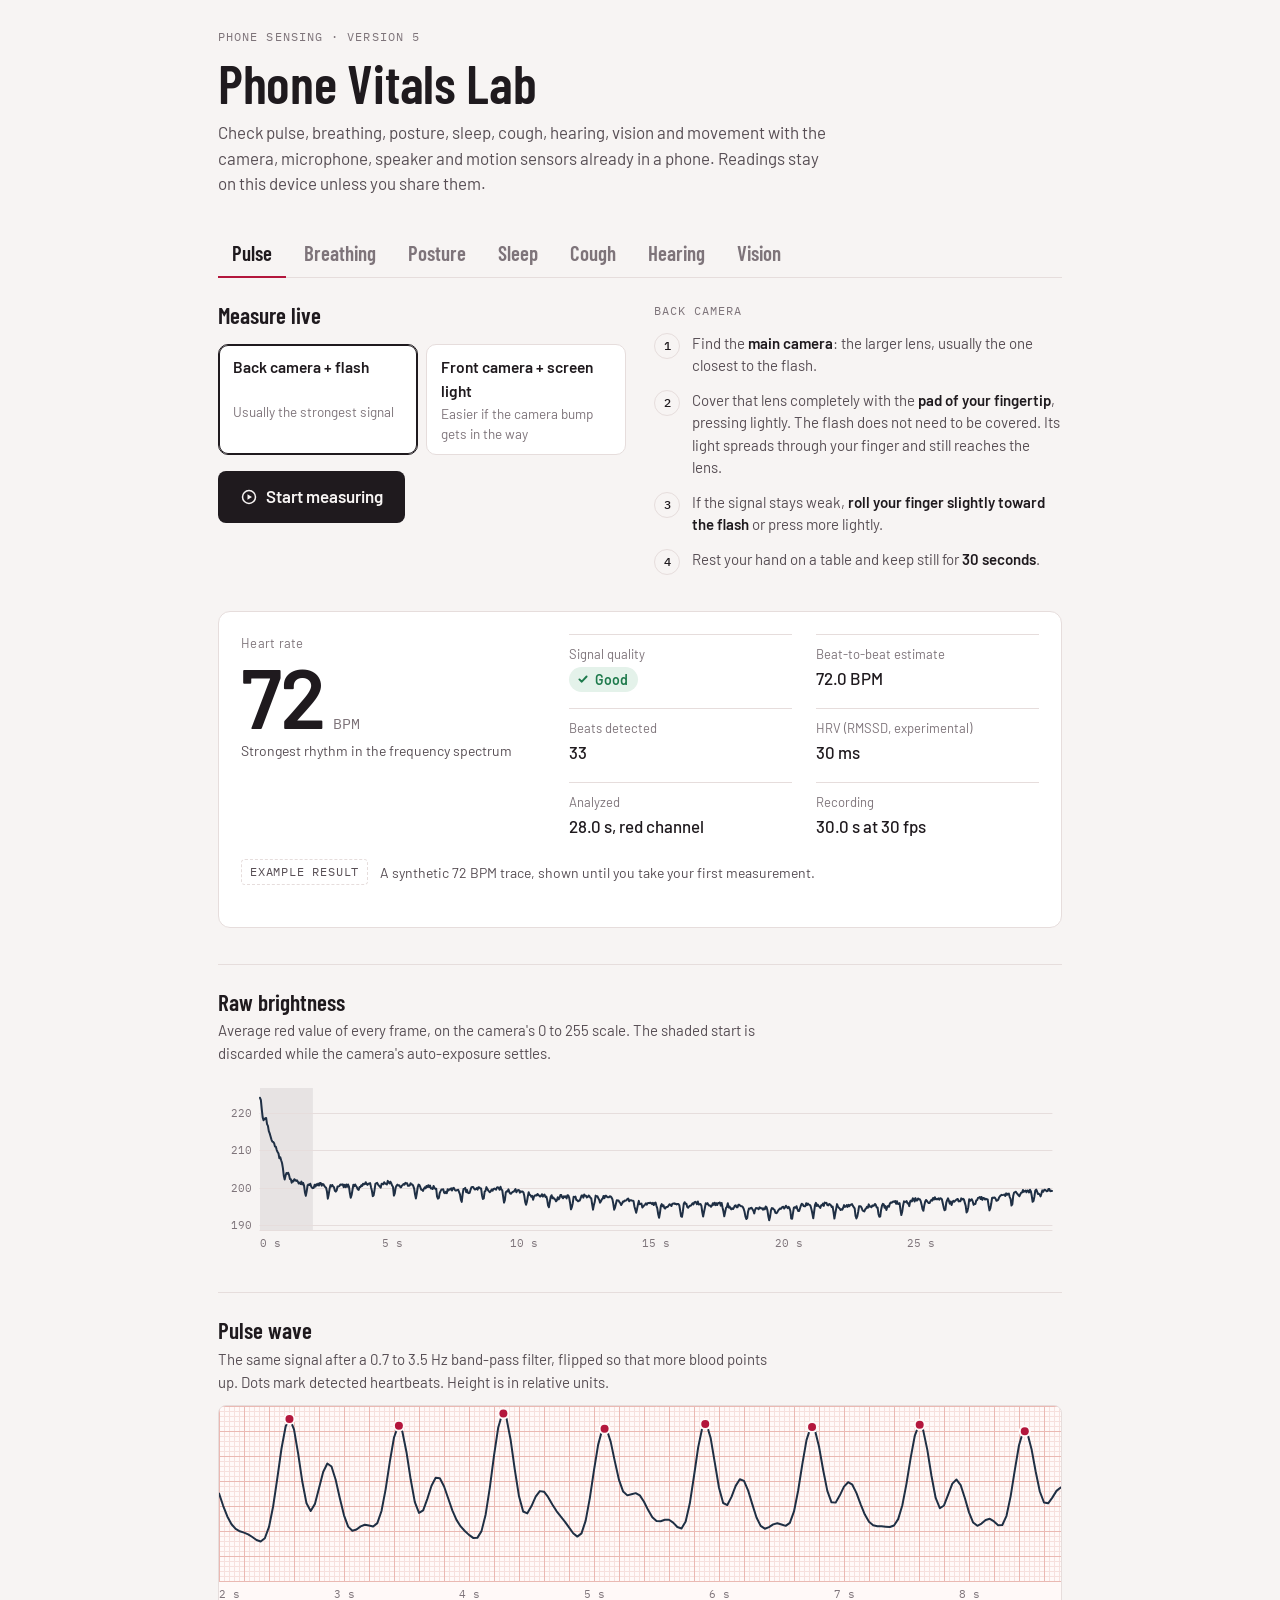
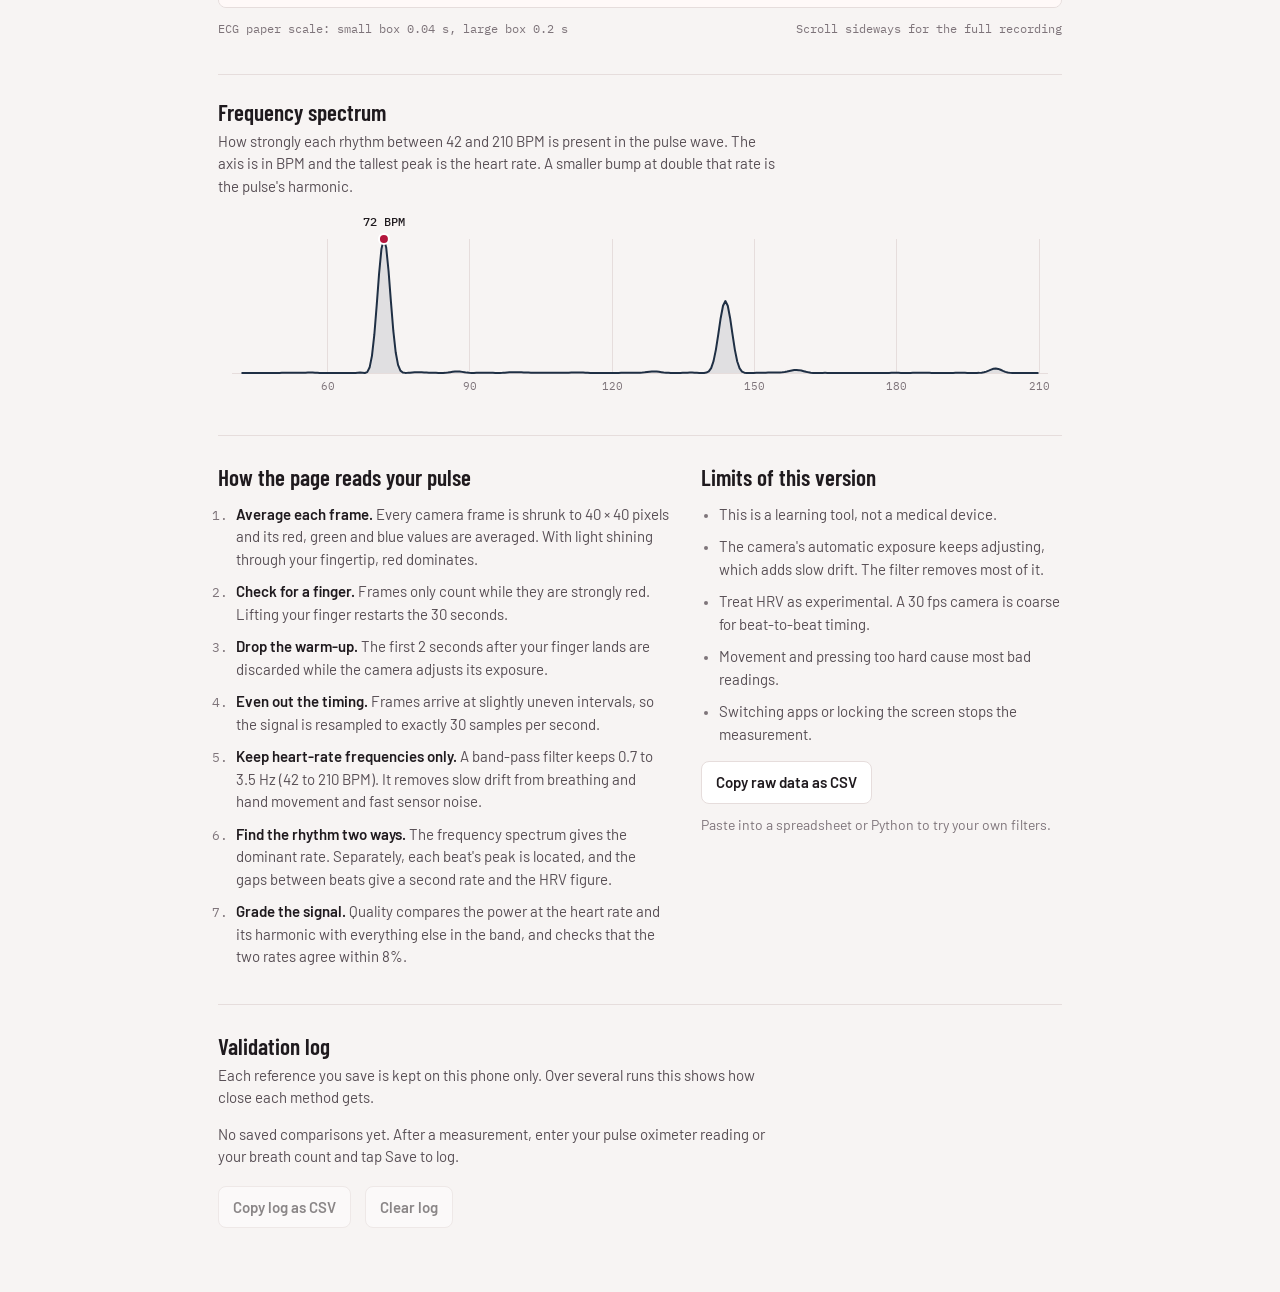
==== commit 3621ce79: "Stage 5: Vision tab (screen-size card match, tumbling E distance and near, generated colour plates, " ====
--- a/index.html
+++ b/index.html
@@ -517,6 +517,7 @@
     <button type="button" role="tab" id="tabSleep" aria-controls="panelSleep" aria-selected="false" tabindex="-1">Sleep</button>
     <button type="button" role="tab" id="tabCough" aria-controls="panelCough" aria-selected="false" tabindex="-1">Cough</button>
     <button type="button" role="tab" id="tabHearing" aria-controls="panelHearing" aria-selected="false" tabindex="-1">Hearing</button>
+    <button type="button" role="tab" id="tabVision" aria-controls="panelVision" aria-selected="false" tabindex="-1">Vision</button>
   </nav>
 
   <div class="panel" id="panelPulse" role="tabpanel" aria-labelledby="tabPulse">
@@ -1195,6 +1196,98 @@
     </div>
   </div>
 
+  <div class="panel" id="panelVision" role="tabpanel" aria-labelledby="tabVision" hidden>
+    <section class="card" id="vsCal">
+      <h3>Screen size</h3>
+      <p id="vsCalStatus">The letters must be an exact physical size, and every phone's screen is different. Do this once on each phone.</p>
+      <div id="vsCalBody">
+        <p>Hold a bank card, ATM card or Aadhaar PVC card upright against the screen, inside the outline. Move the slider until the outline is <strong>exactly the size of the card</strong> on all sides. No card? The outline should be 85.6 mm tall by 54 mm wide.</p>
+        <div style="display: grid; place-items: center; padding: 6px 0; margin-inline: -18px; overflow-x: clip"><div id="vsCardRect" style="border: 2px solid var(--accent); border-radius: 18px; background: var(--shade)"></div></div>
+        <input type="range" id="vsCalRange" min="2.5" max="14" step="0.01" aria-label="Card outline size" style="width: 100%">
+        <div class="copyrow">
+          <button type="button" class="btn-quiet" id="vsCalMinus" aria-label="A little smaller">−</button>
+          <button type="button" class="btn-quiet" id="vsCalPlus" aria-label="A little larger">+</button>
+          <button type="button" class="btn" id="vsCalSave">Save screen size</button>
+          <span class="copy-msg" id="vsCalMsg"></span>
+        </div>
+      </div>
+      <button type="button" class="textbtn" id="vsCalEdit" hidden>Change screen size</button>
+    </section>
+
+    <section class="capture">
+      <div class="capture-main">
+        <h2>Distance vision</h2>
+        <p class="capture-lede">A tumbling E chart, the kind used in eye camps, so it works for people who cannot read. The person stands back and points which way the E's arms face; a helper next to the phone taps the same arrow. Each eye is tested on its own.</p>
+        <div class="field-row">
+          <label class="field" for="vsDist">Distance
+            <select id="vsDist"><option value="3" selected>3 metres (standard)</option><option value="2">2 metres (small room)</option></select>
+          </label>
+          <label class="field" for="vsWho">Person tested
+            <select id="vsWho"><option value="adult" selected>Adult</option><option value="child">Child, 5 to 15 years</option></select>
+          </label>
+        </div>
+        <label class="check" for="vsGlasses"><input type="checkbox" id="vsGlasses"><span>Wearing their distance glasses</span></label>
+        <button type="button" class="btn" id="vsDistStart">
+          <svg viewBox="0 0 20 20" aria-hidden="true"><path d="M1.8 10s3-5.6 8.2-5.6 8.2 5.6 8.2 5.6-3 5.6-8.2 5.6S1.8 10 1.8 10z" fill="none" stroke="currentColor" stroke-width="1.7"/><circle cx="10" cy="10" r="2.6" fill="none" stroke="currentColor" stroke-width="1.7"/></svg>
+          Start distance check
+        </button>
+        <p class="error" id="vsError" role="alert" hidden></p>
+      </div>
+      <div class="howto-wrap">
+        <p class="howto-title">Setting up</p>
+        <ol class="howto">
+          <li><span>Turn the <strong>screen brightness to full</strong>. Use a well-lit room, without light shining on the screen.</span></li>
+          <li><span>Prop the phone at the person's <strong>eye height</strong>, for example on a shelf or against books.</span></li>
+          <li><span>Measure <strong>3 metres</strong> (or 2) from the screen with a tape, and have the person stand there.</span></li>
+          <li><span>The helper stands beside the phone and taps the arrow the person points to. Show them a big E first so they understand.</span></li>
+        </ol>
+      </div>
+    </section>
+
+    <section class="readout" aria-live="polite" id="vsReadout"></section>
+
+    <section class="card">
+      <h3>Near vision, for reading glasses</h3>
+      <p>Hold the phone 40 cm from your eyes (a little less than elbow to fingertips), with both eyes open and your reading glasses on if you have them. Tap the arrow that matches the way the E's arms face. Difficulty with small print is common after 40 and easily fixed with reading glasses.</p>
+      <button type="button" class="btn" id="vsNearStart">Start near check</button>
+    </section>
+
+    <section class="card">
+      <h3>Colour plates</h3>
+      <p>Six circles of coloured dots, each hiding a number. People with red-green colour blindness cannot see some of them. The first one everyone should see. These plates are generated by this page, not copies of the printed Ishihara book.</p>
+      <button type="button" class="btn" id="vsColourStart">Start colour check</button>
+    </section>
+
+    <section class="card">
+      <h3>Amsler grid</h3>
+      <p>A square grid with a dot in the middle, for spotting problems in the centre of the eye, such as macular degeneration or swelling from diabetes. Hold the phone about 30 cm away, cover one eye, keep looking at the dot, and tap any squares that look wavy, blurred, faded or missing.</p>
+      <button type="button" class="btn" id="vsAmslerStart">Start Amsler grid</button>
+    </section>
+
+    <div class="method">
+      <section>
+        <h2>How the checks work</h2>
+        <ol>
+          <li><strong>Exact letter size.</strong> From the card match, the page knows how many screen pixels make a millimetre. A 6/6 E is drawn 5 minutes of arc tall at the chosen distance: 4.4 mm at 3 metres.</li>
+          <li><strong>Lines of five.</strong> Each size shows up to five Es in random directions. Three right passes the line; three wrong fails it.</li>
+          <li><strong>Finding the smallest line.</strong> The check starts at 6/24, steps two lines smaller while lines pass, then one at a time, until the line below the smallest passed line has failed.</li>
+          <li><strong>Referral.</strong> Worse than 6/12 in either eye (6/9 for school children) means an eye examination is needed, following WHO school and community screening guidance.</li>
+          <li><strong>Colour plates.</strong> The number differs from the background only in what the red-sensing or green-sensing cones see, so it disappears for someone missing that cone type. Dot brightness varies at random so brightness gives no clue.</li>
+          <li><strong>Amsler grid.</strong> Each square is 5 mm, which is 1 degree of vision at 30 cm.</li>
+        </ol>
+      </section>
+      <section>
+        <h2>Limits of this version</h2>
+        <ul>
+          <li>This is a learning tool, not a medical device, and not a substitute for an eye examination.</li>
+          <li>Results depend on the card match, the distance and the room light. A wrong distance shifts the result by about a line per 25%.</li>
+          <li>Phone screens show colours differently, so the colour plates are rougher than printed plates.</li>
+          <li>It cannot detect glaucoma, cataract or diabetic eye disease directly. People with diabetes need a yearly eye examination whatever these checks show.</li>
+        </ul>
+      </section>
+    </div>
+  </div>
+
   <section class="log" id="logSection">
     <div class="chart-head">
       <h2>Validation log</h2>
@@ -3323,7 +3416,8 @@
     { btn: $('#tabPosture'), panel: $('#panelPosture'), hash: 'posture' },
     { btn: $('#tabSleep'), panel: $('#panelSleep'), hash: 'sleep' },
     { btn: $('#tabCough'), panel: $('#panelCough'), hash: 'cough' },
-    { btn: $('#tabHearing'), panel: $('#panelHearing'), hash: 'hearing' }
+    { btn: $('#tabHearing'), panel: $('#panelHearing'), hash: 'hearing' },
+    { btn: $('#tabVision'), panel: $('#panelVision'), hash: 'vision' }
   ];
   function selectTab(i, focus) {
     tabs.forEach((t, k) => {
@@ -4474,6 +4568,138 @@
     return { FREQS, PTA, MIN, MAX, GRADES, Staircase, grade, summarize, makeRef, listener, runSim };
   })();
 
+  // ================= Vision: tumbling E sizes and steps, colour plates =================
+  api.vision = (() => {
+    const r1 = (x) => Math.round(x * 10) / 10;
+    const LEVELS = []; for (let v = 10; v >= -1; v--) LEVELS.push(v / 10);   // logMAR 1.0 (6/60) to -0.1 (6/4.8)
+    const SNELLEN = { '1': '6/60', '0.9': '6/48', '0.8': '6/38', '0.7': '6/30', '0.6': '6/24', '0.5': '6/19', '0.4': '6/15', '0.3': '6/12', '0.2': '6/9.5', '0.1': '6/7.5', '0': '6/6', '-0.1': '6/4.8' };
+    const snellen = (lm) => (lm == null ? 'worse than 6/60' : SNELLEN[String(r1(lm))] || '6/' + Math.round(6 * Math.pow(10, lm)));
+    // Letter height: 5 minutes of arc at logMAR 0, scaled by 10^logMAR.
+    const heightMm = (lm, distM) => distM * 1000 * Math.tan((5 / 60) * Math.pow(10, lm) * Math.PI / 180);
+    // N-point print size at 40 cm (1 M ≈ N8): N ≈ 8 × M, M = 0.4 m × 10^logMAR.
+    const NS = [5, 6, 8, 10, 12, 14, 18, 24, 36, 48];
+    const nPoint = (lm) => {
+      if (lm == null) return 'larger than N48';
+      const n = 3.2 * Math.pow(10, lm);
+      if (n < 4.5) return 'N5 or smaller';
+      let best = NS[0]; for (const v of NS) if (Math.abs(Math.log(v / n)) < Math.abs(Math.log(best / n))) best = v;
+      return 'N' + best;
+    };
+
+    // Bracketing: step down 0.2 while lines pass, then 0.1, until the line below the smallest passed line has failed.
+    function nextLevel(res, start = 0.6, min = -0.1) {
+      const lv = Object.keys(res).map(Number);
+      if (!lv.length) return { next: start };
+      const passed = lv.filter((l) => res[l]), failed = lv.filter((l) => !res[l]);
+      if (!passed.length) {
+        const top = Math.max(...failed);
+        if (top >= 1 - 1e-9) return { done: true, result: null };
+        return { next: r1(Math.min(1, top + 0.2)) };
+      }
+      const P = Math.min(...passed);
+      if (P <= min + 1e-9) return { done: true, result: P };
+      const below = failed.filter((l) => l < P - 1e-9);
+      if (below.length) {
+        const F = Math.max(...below);
+        if (r1(P - 0.1) <= F + 1e-9) return { done: true, result: P };
+        return { next: r1(P - 0.1) };
+      }
+      return { next: r1(Math.max(min, P - 0.2)) };
+    }
+    // One line: up to five Es; three right passes, three wrong fails.
+    function Line() {
+      let right = 0, wrong = 0;
+      return { answer(ok) { if (ok) right++; else wrong++; return right >= 3 ? 'pass' : wrong >= 3 ? 'fail' : null; }, shown: () => right + wrong };
+    }
+    function simulate(T, o = {}) {
+      const r = U.rng(o.seed || 1), slope = o.slope || 0.04;
+      const res = {};
+      let shown = 0, step;
+      while (!(step = nextLevel(res, o.start, o.min)).done) {
+        const L = step.next, line = Line();
+        let out = null;
+        while (!out) { shown++; out = line.answer(r() < 0.25 + 0.75 / (1 + Math.exp(-(L - T) / slope))); }
+        res[L] = out === 'pass';
+      }
+      return { result: step.result, shown };
+    }
+
+    // WHO distance vision impairment, by the better eye (ICD-11 categories).
+    function whoDistance(better) {
+      if (better === undefined) return null;
+      if (better == null || better > 1.0 + 1e-9) return { name: 'Severe vision impairment or worse', q: 'poor' };
+      if (better > 0.5 + 1e-9) return { name: 'Moderate vision impairment', q: 'poor' };
+      if (better > 0.3 + 1e-9) return { name: 'Mild vision impairment', q: 'fair' };
+      return { name: 'No distance vision impairment', q: 'good' };
+    }
+    // Screening referral: worse than 6/12 for adults, worse than 6/9 for school children (WHO school eye health guidance).
+    const refer = (lm, child) => lm == null || lm > (child ? 0.2 : 0.3) + 1e-9;
+
+    // ---------- Colour ----------
+    const dec = (c) => (c <= 0.04045 ? c / 12.92 : Math.pow((c + 0.055) / 1.055, 2.4));
+    const enc = (c) => { c = Math.min(1, Math.max(0, c)); return c <= 0.0031308 ? 12.92 * c : 1.055 * Math.pow(c, 1 / 2.4) - 0.055; };
+    // Viénot, Brettel and Mollon (1999)
+    const toLMS = ([r, g, b]) => [17.8824 * r + 43.5161 * g + 4.11935 * b, 3.45565 * r + 27.1554 * g + 3.86714 * b, 0.0299566 * r + 0.184309 * g + 1.46709 * b];
+    const toRGB = ([l, m, s]) => [0.0809444479 * l - 0.130504409 * m + 0.116721066 * s, -0.0102485335 * l + 0.0540193266 * m - 0.113614708 * s, -0.000365296938 * l - 0.00412161469 * m + 0.693511405 * s];
+    function dichromat(rgb, type) {
+      const [l, m, s] = toLMS(rgb);
+      if (type === 'protan') return toRGB([2.02344 * m - 2.52581 * s, m, s]);
+      if (type === 'deutan') return toRGB([l, 0.494207 * l + 1.24827 * s, s]);
+      return rgb;
+    }
+    function lab(rgb) {
+      const [r, g, b] = rgb;
+      const X = 0.4124 * r + 0.3576 * g + 0.1805 * b, Y = 0.2126 * r + 0.7152 * g + 0.0722 * b, Z = 0.0193 * r + 0.1192 * g + 0.9505 * b;
+      const f = (t) => (t > 0.008856 ? Math.cbrt(t) : 7.787 * t + 16 / 116);
+      const fx = f(X / 0.95047), fy = f(Y), fz = f(Z / 1.08883);
+      return [116 * fy - 16, 500 * (fx - fy), 200 * (fy - fz)];
+    }
+    const dE = (a, b) => { const p = lab(a), q = lab(b); return Math.hypot(p[0] - q[0], p[1] - q[1], p[2] - q[2]); };
+    const inGamut = (c) => c.every((v) => v >= 0.02 && v <= 0.98);
+    // A figure colour that differs from the background only in what one cone type sees, so that cone type's absence hides it.
+    function confusion(base, type, target) {
+      const lms = toLMS(base), k = type === 'protan' ? 0 : 1;
+      let best = null;
+      for (const sign of [1, -1]) {
+        let lo = 0, hi = 0.6;
+        for (let i = 0; i < 30; i++) {
+          const mid = (lo + hi) / 2, x = lms.slice(); x[k] *= 1 + sign * mid;
+          const c = toRGB(x);
+          if (inGamut(c) && dE(c, base) <= target) lo = mid; else hi = mid;
+        }
+        const x = lms.slice(); x[k] *= 1 + sign * lo;
+        const c = toRGB(x), d = dE(c, base);
+        if (!best || d > best.d) best = { fig: c, d };
+      }
+      return best;
+    }
+    // The plates: one everyone should see, then red-green plates of two strengths for each cone type.
+    const PLATES = [
+      { type: 'demo', base: [0.55, 0.42, 0.18], target: 0, digit: 7 },
+      { type: 'protan', base: [0.42, 0.36, 0.14], target: 22, digit: 5 },
+      { type: 'deutan', base: [0.40, 0.38, 0.13], target: 22, digit: 3 },
+      { type: 'protan', base: [0.36, 0.30, 0.16], target: 12, digit: 8 },
+      { type: 'deutan', base: [0.34, 0.32, 0.15], target: 12, digit: 6 },
+      { type: 'deutan', base: [0.45, 0.33, 0.20], target: 30, digit: 2 }
+    ];
+    function plateColours(p) {
+      if (p.type === 'demo') return { bg: p.base, fig: [0.08, 0.16, 0.38] };
+      return { bg: p.base, fig: confusion(p.base, p.type, p.target).fig };
+    }
+    function colourResult(answers) {
+      // answers: [{type, ok}]
+      const demo = answers.find((a) => a.type === 'demo');
+      const rg = answers.filter((a) => a.type !== 'demo'), miss = rg.filter((a) => !a.ok);
+      const pm = miss.filter((a) => a.type === 'protan').length, dm = miss.filter((a) => a.type === 'deutan').length;
+      return {
+        demoOk: !!(demo && demo.ok), right: rg.length - miss.length, total: rg.length,
+        suspect: miss.length >= 2, kind: miss.length < 2 ? null : (pm > dm ? 'red (protan)' : dm > pm ? 'green (deutan)' : 'red-green')
+      };
+    }
+
+    return { LEVELS, snellen, heightMm, nPoint, nextLevel, Line, simulate, whoDistance, refer, dec, enc, dichromat, dE, confusion, PLATES, plateColours, colourResult };
+  })();
+
   return api;
 })();
 if (typeof module !== 'undefined') module.exports = VX;
@@ -5460,5 +5686,357 @@
   onShow('hearing', panel, draw);
 })();
 </script>
+<script>
+// ================= Vision tab =================
+(() => {
+  const { $, esc, stamp, store, Live, renderReadout, onShow, showError, buzz, beep } = window.VXUI;
+  const V = VX.vision, U = VX.U;
+  const panel = $('#panelVision');
+  const CARD_H = 85.6, CARD_W = 53.98;
+  const DIRS = ['right', 'down', 'left', 'up'];
+  let data = store.get('vision', {}) || {};
+  const save = () => store.set('vision', data);
+  const EXAMPLE = {
+    dist: { R: 0.0, L: 0.4, distM: 3, child: false, glasses: false, when: '' },
+    near: { lm: 0.5, when: '' },
+    colour: { right: 5, total: 5, demoOk: true, suspect: false, kind: null },
+    amsler: { R: [], L: [] }
+  };
+  const real = () => !!(data.dist || data.near || data.colour || data.amsler);
+
+  // ---------- Screen size ----------
+  const touch = matchMedia('(pointer: coarse)').matches;
+  let pxmm = data.pxmm || (touch ? 6.3 : 3.78);
+  function calDraw() {
+    const r = $('#vsCardRect');
+    r.style.width = (CARD_W * pxmm).toFixed(1) + 'px';
+    r.style.height = (CARD_H * pxmm).toFixed(1) + 'px';
+    r.style.borderRadius = (3.2 * pxmm).toFixed(1) + 'px';
+    $('#vsCalRange').value = pxmm;
+  }
+  function calStatus() {
+    const done = !!data.pxmm;
+    $('#vsCalBody').hidden = done;
+    $('#vsCalEdit').hidden = !done;
+    $('#vsCalStatus').textContent = done
+      ? 'Screen size saved for this phone (' + data.pxmm.toFixed(2) + ' screen points per millimetre).'
+      : 'The letters must be an exact physical size, and every phone\'s screen is different. Do this once on each phone.';
+    ['#vsDistStart', '#vsNearStart', '#vsAmslerStart'].forEach((s) => { $(s).title = done ? '' : 'Set the screen size first'; });
+  }
+  $('#vsCalRange').addEventListener('input', (e) => { pxmm = +e.target.value; calDraw(); });
+  $('#vsCalMinus').addEventListener('click', () => { pxmm = Math.max(2.5, pxmm - 0.03); calDraw(); });
+  $('#vsCalPlus').addEventListener('click', () => { pxmm = Math.min(14, pxmm + 0.03); calDraw(); });
+  $('#vsCalSave').addEventListener('click', () => { data.pxmm = pxmm; save(); calStatus(); $('#vsCalMsg').textContent = ''; });
+  $('#vsCalEdit').addEventListener('click', () => { $('#vsCalBody').hidden = false; $('#vsCalEdit').hidden = true; calDraw(); });
+  const needCal = () => {
+    if (data.pxmm) return false;
+    showError($('#vsError'), 'Set the screen size first, using a bank or Aadhaar card (top of this section).');
+    $('#vsCal').scrollIntoView({ behavior: 'smooth', block: 'start' });
+    return true;
+  };
+
+  // ---------- Results ----------
+  function render() {
+    const d = real() ? data : EXAMPLE, ex = !real();
+    const dist = d.dist, near = d.near, col = d.colour, ams = d.amsler;
+    const parts = [];
+    let q = 'good';
+    const bump = (x) => { if (x === 'poor' || (x === 'fair' && q === 'good')) q = x; };
+    let worse;
+    if (dist) {
+      worse = dist.R == null || dist.L == null ? null : Math.max(dist.R, dist.L);
+      const better = dist.R == null ? dist.L : dist.L == null ? dist.R : Math.min(dist.R, dist.L);
+      const cut = dist.child ? '6/9' : '6/12';
+      const bad = ['R', 'L'].filter((e) => V.refer(dist[e], dist.child)).map((e) => (e === 'R' ? 'right' : 'left'));
+      if (bad.length) {
+        bump('poor');
+        const who = V.whoDistance(better);
+        parts.push('Vision is below ' + cut + ' in the ' + bad.join(' and ') + ' eye' + (bad.length > 1 ? 's' : '') + '. See an eye doctor or optometrist. Quick check: look at the chart again through a pinhole made in a card; if it gets clearer, glasses will probably fix it.' + (who && who.q !== 'good' ? ' Better eye: ' + who.name.toLowerCase() + ' (WHO).' : ''));
+      } else if (dist.R != null && dist.L != null && Math.abs(dist.R - dist.L) >= 0.2 - 1e-9) {
+        bump('fair');
+        parts.push('The two eyes differ by two lines or more.' + (dist.child ? ' In a child this can lead to a lazy eye, so an eye check is worthwhile.' : ' Worth mentioning at the next eye check.'));
+      }
+    }
+    if (near && (near.lm == null || near.lm > 0.3 + 1e-9)) { bump('fair'); parts.push('Small print (N6) is hard to read at 40 cm. Reading glasses usually fix this, especially after age 40; they are inexpensive at eye camps and opticians.'); }
+    if (col && (col.suspect || !col.demoOk)) {
+      bump('fair');
+      parts.push(col.suspect
+        ? 'Some colour plates were missed, which can mean ' + (col.kind || 'red-green') + ' colour blindness. It is inherited, more common in men and has no treatment, but it is useful to know for jobs and driving. An eye doctor can confirm it with printed plates.'
+        : 'The first colour plate, which everyone should see, was missed. Try again with full screen brightness and good light.');
+    }
+    const amN = ams ? (ams.R || []).length + (ams.L || []).length : 0;
+    if (amN) { bump('poor'); parts.push('Areas of the Amsler grid looked wavy, blurred or missing. See an eye doctor soon, especially if this is new: it can be a sign of a problem in the centre of the retina, such as macular degeneration or diabetic eye disease.'); }
+    if (!parts.length && (dist || near || col || ams)) parts.push('No problems found in the checks that were run.');
+    const lmTxt = (v) => (v == null ? '' : ' <span class="footnote">(logMAR ' + v.toFixed(1) + ')</span>');
+    const quad = (cells) => {
+      if (!cells || !cells.length) return 'clear';
+      const names = new Set(cells.map(([r, c, n]) => (r < n / 2 ? 'upper' : 'lower') + ' ' + (c < n / 2 ? 'left' : 'right')));
+      return cells.length + ' squares, ' + [...names].join(', ');
+    };
+    const warn = [];
+    if (!ex && dist && !data.pxmm) warn.push('The screen size has been cleared since this check, so redo it to be sure.');
+    renderReadout($('#vsReadout'), {
+      label: 'Distance vision, worse eye',
+      value: dist ? V.snellen(worse) : '--', small: !!dist && worse == null,
+      unit: '',
+      sub: dist ? 'Right ' + V.snellen(dist.R) + ' · Left ' + V.snellen(dist.L) + ' · ' + dist.distM + ' m' + (dist.glasses ? ', with glasses' : ', without glasses') : 'Not tested yet',
+      stats: [
+        ['Right eye', dist ? esc(V.snellen(dist.R)) + lmTxt(dist.R) : '–'],
+        ['Left eye', dist ? esc(V.snellen(dist.L)) + lmTxt(dist.L) : '–'],
+        ['Near vision at 40 cm', near ? esc(V.nPoint(near.lm)) + ' print' : '–'],
+        ['Colour plates', col ? col.right + ' of ' + col.total + ' red-green plates' : '–'],
+        ['Amsler grid', ams ? 'Right ' + esc(quad(ams.R)) + ' · Left ' + esc(quad(ams.L)) : '–'],
+        ['Person tested', dist ? (dist.child ? 'Child' : 'Adult') : '–']
+      ],
+      verdict: parts.length ? { q, text: parts.join(' ') + ' This is a screening check, not an eye examination.' } : null,
+      example: ex,
+      source: ex ? 'A made-up result, shown until you run a check: good right eye, weaker left eye, needs reading glasses.' : 'Your latest result for each check, kept on this phone only.',
+      warnings: warn,
+      extra: ex ? '' : '<p class="source"><button type="button" class="textbtn" id="vsClearBtn">Clear vision results</button></p>',
+      share: ex ? '' : [
+        'Phone Vitals Lab: eye check, ' + stamp(),
+        dist ? 'Distance (' + dist.distM + ' m, ' + (dist.glasses ? 'with' : 'without') + ' glasses): right ' + V.snellen(dist.R) + ', left ' + V.snellen(dist.L) + ' (' + dist.when + ')' : '',
+        near ? 'Near at 40 cm: ' + V.nPoint(near.lm) + ' (' + near.when + ')' : '',
+        col ? 'Colour plates: ' + col.right + ' of ' + col.total + (col.suspect ? ', possible ' + col.kind + ' deficiency' : '') + ' (' + col.when + ')' : '',
+        ams ? 'Amsler grid: right ' + quad(ams.R) + ', left ' + quad(ams.L) + ' (' + ams.when + ')' : '',
+        'Phone screening only, not an eye examination.'
+      ].filter(Boolean).join('\n')
+    });
+    const b = $('#vsClearBtn');
+    if (b) b.addEventListener('click', () => { data = { pxmm: data.pxmm }; save(); render(); });
+  }
+
+  // ---------- Shared live helpers ----------
+  function session(chip) {
+    const s = { alive: true };
+    s.quit = (msg) => { if (!s.alive) return; s.alive = false; Live.close(); if (msg) showError($('#vsError'), msg); };
+    Live.open({ chip, status: '', noBar: true, onStop: () => s.quit(), onHidden: () => s.quit('The check stopped because the page went to the background.') });
+    s.choose = (html, buttons) => new Promise((resolve) => {
+      Live.stage.innerHTML = html + '<div class="btn-row">' + buttons.map((b, i) => '<button type="button" class="bigbtn' + (b.quiet ? ' quiet' : '') + '" data-i="' + i + '" style="min-height: 72px; font-size: 18px">' + esc(b.label) + '</button>').join('') + '</div>';
+      Live.stage.querySelectorAll('[data-i]').forEach((el) => el.addEventListener('click', () => resolve(buttons[+el.dataset.i].value)));
+      const iv = setInterval(() => { if (!s.alive) { clearInterval(iv); resolve(null); } }, 200);
+    });
+    return s;
+  }
+  function sizeCanvas(cv, cssW, cssH) {
+    const dpr = window.devicePixelRatio || 1;
+    cv.style.width = cssW + 'px'; cv.style.height = cssH + 'px';
+    cv.width = Math.round(cssW * dpr); cv.height = Math.round(cssH * dpr);
+    return { ctx: cv.getContext('2d'), dpr };
+  }
+
+  // ---------- Tumbling E ----------
+  function drawE(cv, lm, distM, dir) {
+    const box = cv.parentNode.getBoundingClientRect();
+    const { ctx, dpr } = sizeCanvas(cv, Math.floor(box.width), Math.floor(Math.min(window.innerHeight * 0.48, box.width * 1.1)));
+    ctx.fillStyle = '#FFFFFF'; ctx.fillRect(0, 0, cv.width, cv.height);
+    const unit = Math.max(1, Math.round(V.heightMm(lm, distM) * data.pxmm * dpr / 5));
+    ctx.save();
+    ctx.translate(Math.round(cv.width / 2), Math.round(cv.height / 2));
+    ctx.rotate(dir * Math.PI / 2);
+    ctx.fillStyle = '#000000';
+    const o = -2.5 * unit;
+    ctx.fillRect(o, o, unit, 5 * unit);
+    for (const row of [0, 2, 4]) ctx.fillRect(o, o + row * unit, 5 * unit, unit);
+    ctx.restore();
+  }
+  function levelsFor(distM) {
+    const dpr = window.devicePixelRatio || 1;
+    let min = -0.1;
+    while (min < 1 && V.heightMm(min, distM) * data.pxmm * dpr / 5 < 2) min = Math.round((min + 0.1) * 10) / 10;
+    return min;
+  }
+
+  async function acuity(s, eyes, distM, intro) {
+    const min = levelsFor(distM), out = {};
+    for (const eye of eyes) {
+      if ((await s.choose(intro(eye), [{ label: 'Start', value: 1 }])) == null) return null;
+      Live.stage.innerHTML =
+        '<div style="border-radius: 10px; overflow: hidden; background: #FFFFFF"><canvas id="vsE" aria-label="Tumbling E"></canvas></div>' +
+        '<div style="display: grid; grid-template-columns: repeat(3, 1fr); gap: 8px; max-width: 360px; justify-self: center; width: 100%">' +
+        '<span></span><button type="button" class="bigbtn" data-a="3" style="min-height: 64px" aria-label="Up">↑</button><span></span>' +
+        '<button type="button" class="bigbtn" data-a="2" style="min-height: 64px" aria-label="Left">←</button><button type="button" class="bigbtn quiet" data-a="x" style="min-height: 64px; font-size: 15px">Can\'t see</button><button type="button" class="bigbtn" data-a="0" style="min-height: 64px" aria-label="Right">→</button>' +
+        '<span></span><button type="button" class="bigbtn" data-a="1" style="min-height: 64px" aria-label="Down">↓</button><span></span></div>';
+      let pending = null;
+      Live.stage.querySelectorAll('[data-a]').forEach((b) => b.addEventListener('click', () => { if (pending) { const p = pending; pending = null; buzz(10); p(b.dataset.a === 'x' ? -1 : +b.dataset.a); } }));
+      const cv = $('#vsE'), res = {};
+      let step, last = -1;
+      while (s.alive && !(step = V.nextLevel(res, 0.6, min)).done) {
+        const L = step.next, line = V.Line();
+        let outcome = null;
+        while (!outcome && s.alive) {
+          let dir; do { dir = Math.floor(Math.random() * 4); } while (dir === last);
+          last = dir;
+          drawE(cv, L, distM, dir);
+          Live.status((eye === 'B' ? 'Both eyes' : eye === 'R' ? 'Right eye' : 'Left eye') + ' · line ' + V.snellen(L) + ' · E ' + (line.shown() + 1));
+          const a = await new Promise((resolve) => { pending = resolve; const iv = setInterval(() => { if (!s.alive) { clearInterval(iv); resolve(null); } else if (!pending) clearInterval(iv); }, 200); });
+          if (a == null || !s.alive) return null;
+          outcome = line.answer(a === dir);
+        }
+        res[L] = outcome === 'pass';
+      }
+      if (!s.alive) return null;
+      out[eye] = step.result;
+      beep([660, 880], 0.12);
+    }
+    return out;
+  }
+
+  $('#vsDistStart').addEventListener('click', async () => {
+    showError($('#vsError'), '');
+    if (needCal()) return;
+    const distM = +$('#vsDist').value, child = $('#vsWho').value === 'child', glasses = $('#vsGlasses').checked;
+    const s = session('Distance vision');
+    Live.note('Screen brightness at full. Person at ' + distM + ' m, phone at their eye height.');
+    const r = await acuity(s, ['R', 'L'], distM, (eye) =>
+      '<p class="live-note" style="font-size: 16px"><strong>' + (eye === 'R' ? 'Right' : 'Left') + ' eye.</strong> The person stands ' + distM + ' m away and covers the <strong>' + (eye === 'R' ? 'left' : 'right') + ' eye</strong> with a palm, without pressing on it. They point the way the E\'s arms face, and you tap the same arrow. If they cannot tell, tap "Can\'t see". Guessing is fine.</p>');
+    if (!r) return;
+    s.quit();
+    data.dist = { R: r.R, L: r.L, distM, child, glasses, when: stamp() };
+    save(); render();
+    $('#vsReadout').scrollIntoView({ behavior: 'smooth', block: 'start' });
+  });
+
+  $('#vsNearStart').addEventListener('click', async () => {
+    showError($('#vsError'), '');
+    if (needCal()) return;
+    const s = session('Near vision');
+    Live.note('Hold the phone 40 cm away the whole time. Wear reading glasses if you have them.');
+    const r = await acuity(s, ['B'], 0.4, () => '<p class="live-note" style="font-size: 16px"><strong>Both eyes open.</strong> Hold the phone 40 cm from your eyes, about a ruler and a third. Tap the arrow that matches the way the E\'s arms face. Tap "Can\'t see" when it is too small.</p>');
+    if (!r) return;
+    s.quit();
+    data.near = { lm: r.B, when: stamp() };
+    save(); render();
+    $('#vsReadout').scrollIntoView({ behavior: 'smooth', block: 'start' });
+  });
+
+  // ---------- Colour plates ----------
+  const maskCache = {};
+  function digitMask(d) {
+    if (maskCache[d]) return maskCache[d];
+    const c = document.createElement('canvas'); c.width = c.height = 200;
+    const x = c.getContext('2d');
+    x.fillStyle = '#000'; x.textAlign = 'center'; x.textBaseline = 'middle';
+    x.font = 'bold 150px ' + getComputedStyle(document.body).fontFamily;
+    x.fillText(String(d), 100, 106);
+    return (maskCache[d] = x.getImageData(0, 0, 200, 200).data);
+  }
+  function drawPlate(cv, p, seed) {
+    const box = cv.parentNode.getBoundingClientRect();
+    const size = Math.floor(Math.min(box.width, window.innerHeight * 0.46));
+    const { ctx } = sizeCanvas(cv, size, size);
+    const W = cv.width, col = V.plateColours(p), mask = digitMask(p.digit), r = U.rng(seed);
+    ctx.clearRect(0, 0, W, W);
+    const R = 0.48, cell = 0.06, grid = new Map(), dots = [];
+    for (let i = 0; i < 9000 && dots.length < 1400; i++) {
+      const rad = 0.009 + 0.02 * r(), a = r() * 2 * Math.PI, dd = Math.sqrt(r()) * R;
+      const x = 0.5 + dd * Math.cos(a), y = 0.5 + dd * Math.sin(a);
+      if (dd + rad > R) continue;
+      const gx = Math.floor(x / cell), gy = Math.floor(y / cell);
+      let clash = false;
+      for (let ix = gx - 1; ix <= gx + 1 && !clash; ix++) for (let iy = gy - 1; iy <= gy + 1 && !clash; iy++) {
+        for (const o of grid.get(ix + ',' + iy) || []) if (Math.hypot(o.x - x, o.y - y) < o.rad + rad + 0.003) { clash = true; break; }
+      }
+      if (clash) continue;
+      const dot = { x, y, rad };
+      dots.push(dot);
+      const k = gx + ',' + gy; if (!grid.has(k)) grid.set(k, []); grid.get(k).push(dot);
+    }
+    for (const o of dots) {
+      const fig = mask[(Math.floor(o.y * 200) * 200 + Math.floor(o.x * 200)) * 4 + 3] > 100;
+      const j = 0.78 + 0.37 * r(), c = (fig ? col.fig : col.bg).map((v) => Math.round(255 * V.enc(v * j)));
+      ctx.fillStyle = 'rgb(' + c.join(',') + ')';
+      ctx.beginPath(); ctx.arc(o.x * W, o.y * W, o.rad * W, 0, 2 * Math.PI); ctx.fill();
+    }
+  }
+  $('#vsColourStart').addEventListener('click', async () => {
+    showError($('#vsError'), '');
+    const s = session('Colour plates');
+    Live.note('Full screen brightness, normal room light, glasses on if you wear them. Answer within a few seconds; don\'t study the plate.');
+    const answers = [];
+    for (let i = 0; i < V.PLATES.length && s.alive; i++) {
+      const p = V.PLATES[i];
+      Live.status('Plate ' + (i + 1) + ' of ' + V.PLATES.length + ': which number do you see?');
+      Live.stage.innerHTML = '<div style="display: grid; place-items: center"><canvas id="vsPlate" aria-label="Colour plate ' + (i + 1) + '"></canvas></div>' +
+        '<div style="display: grid; grid-template-columns: repeat(5, 1fr); gap: 6px">' +
+        [1, 2, 3, 4, 5, 6, 7, 8, 9].map((n) => '<button type="button" class="bigbtn" data-n="' + n + '" style="min-height: 52px; font-size: 20px">' + n + '</button>').join('') +
+        '<button type="button" class="bigbtn quiet" data-n="0" style="min-height: 52px; font-size: 14px">None</button></div>';
+      drawPlate($('#vsPlate'), p, 100 + i * 7);
+      const a = await new Promise((resolve) => {
+        Live.stage.querySelectorAll('[data-n]').forEach((b) => b.addEventListener('click', () => resolve(+b.dataset.n)));
+        const iv = setInterval(() => { if (!s.alive) { clearInterval(iv); resolve(null); } }, 200);
+      });
+      if (a == null) return;
+      buzz(10);
+      answers.push({ type: p.type, ok: a === p.digit });
+    }
+    if (!s.alive) return;
+    s.quit();
+    data.colour = Object.assign(V.colourResult(answers), { when: stamp() });
+    save(); render();
+    $('#vsReadout').scrollIntoView({ behavior: 'smooth', block: 'start' });
+  });
+
+  // ---------- Amsler grid ----------
+  function drawGrid(cv, n, cellPx, marks) {
+    const { ctx, dpr } = sizeCanvas(cv, n * cellPx + 2, n * cellPx + 2);
+    const c = cellPx * dpr, o = dpr;
+    ctx.fillStyle = '#FFFFFF'; ctx.fillRect(0, 0, cv.width, cv.height);
+    ctx.fillStyle = 'rgba(179, 22, 60, 0.35)';
+    for (const k of marks) { const [r, q] = k.split(',').map(Number); ctx.fillRect(o + q * c, o + r * c, c, c); }
+    ctx.strokeStyle = '#000000'; ctx.lineWidth = Math.max(1, Math.round(dpr * 0.8));
+    ctx.beginPath();
+    for (let i = 0; i <= n; i++) { const p = Math.round(o + i * c) + 0.5; ctx.moveTo(p, o); ctx.lineTo(p, o + n * c); ctx.moveTo(o, p); ctx.lineTo(o + n * c, p); }
+    ctx.stroke();
+    ctx.fillStyle = '#000000';
+    ctx.beginPath(); ctx.arc(o + n * c / 2, o + n * c / 2, Math.max(3, c * 0.18), 0, 2 * Math.PI); ctx.fill();
+  }
+  $('#vsAmslerStart').addEventListener('click', async () => {
+    showError($('#vsError'), '');
+    if (needCal()) return;
+    const s = session('Amsler grid');
+    const out = {};
+    for (const eye of ['R', 'L']) {
+      if ((await s.choose('<p class="live-note" style="font-size: 16px"><strong>' + (eye === 'R' ? 'Right' : 'Left') + ' eye.</strong> Glasses for reading on, if you use them. Hold the phone about 30 cm away. Cover your <strong>' + (eye === 'R' ? 'left' : 'right') + ' eye</strong>. Look only at the dot in the middle, then tap any squares that look wavy, bent, blurred, faded or missing.</p>', [{ label: 'Show the grid', value: 1 }])) == null) return;
+      Live.status((eye === 'R' ? 'Right' : 'Left') + ' eye: keep looking at the centre dot');
+      const width = Live.stage.getBoundingClientRect().width;
+      const cellPx = 5 * data.pxmm;
+      let n = Math.min(20, Math.floor(Math.min(width - 4, window.innerHeight * 0.55) / cellPx));
+      if (n % 2) n--;
+      n = Math.max(6, n);
+      const marks = new Set();
+      Live.stage.innerHTML = '<div style="display: grid; place-items: center"><canvas id="vsGrid" aria-label="Amsler grid: tap squares that look wrong" style="touch-action: manipulation"></canvas></div>' +
+        '<div class="btn-row"><button type="button" class="bigbtn" id="vsGridDone" style="min-height: 64px; font-size: 18px">Done with this eye</button><button type="button" class="bigbtn quiet" id="vsGridClear" style="min-height: 64px; font-size: 18px">Clear marks</button></div>';
+      const cv = $('#vsGrid');
+      drawGrid(cv, n, cellPx, marks);
+      cv.addEventListener('click', (e) => {
+        const b = cv.getBoundingClientRect();
+        const q = Math.floor((e.clientX - b.left - 1) / cellPx), r = Math.floor((e.clientY - b.top - 1) / cellPx);
+        if (q < 0 || r < 0 || q >= n || r >= n) return;
+        const k = r + ',' + q;
+        if (marks.has(k)) marks.delete(k); else marks.add(k);
+        buzz(8);
+        drawGrid(cv, n, cellPx, marks);
+      });
+      $('#vsGridClear').addEventListener('click', () => { marks.clear(); drawGrid(cv, n, cellPx, marks); });
+      const ok = await new Promise((resolve) => {
+        $('#vsGridDone').addEventListener('click', () => resolve(true));
+        const iv = setInterval(() => { if (!s.alive) { clearInterval(iv); resolve(false); } }, 200);
+      });
+      if (!ok) return;
+      out[eye] = [...marks].map((k) => k.split(',').map(Number).concat([n]));
+    }
+    s.quit();
+    data.amsler = { R: out.R, L: out.L, when: stamp() };
+    save(); render();
+    $('#vsReadout').scrollIntoView({ behavior: 'smooth', block: 'start' });
+  });
+
+  calDraw();
+  calStatus();
+  render();
+  onShow('vision', panel, () => {});
+})();
+</script>
 </body>
 </html>
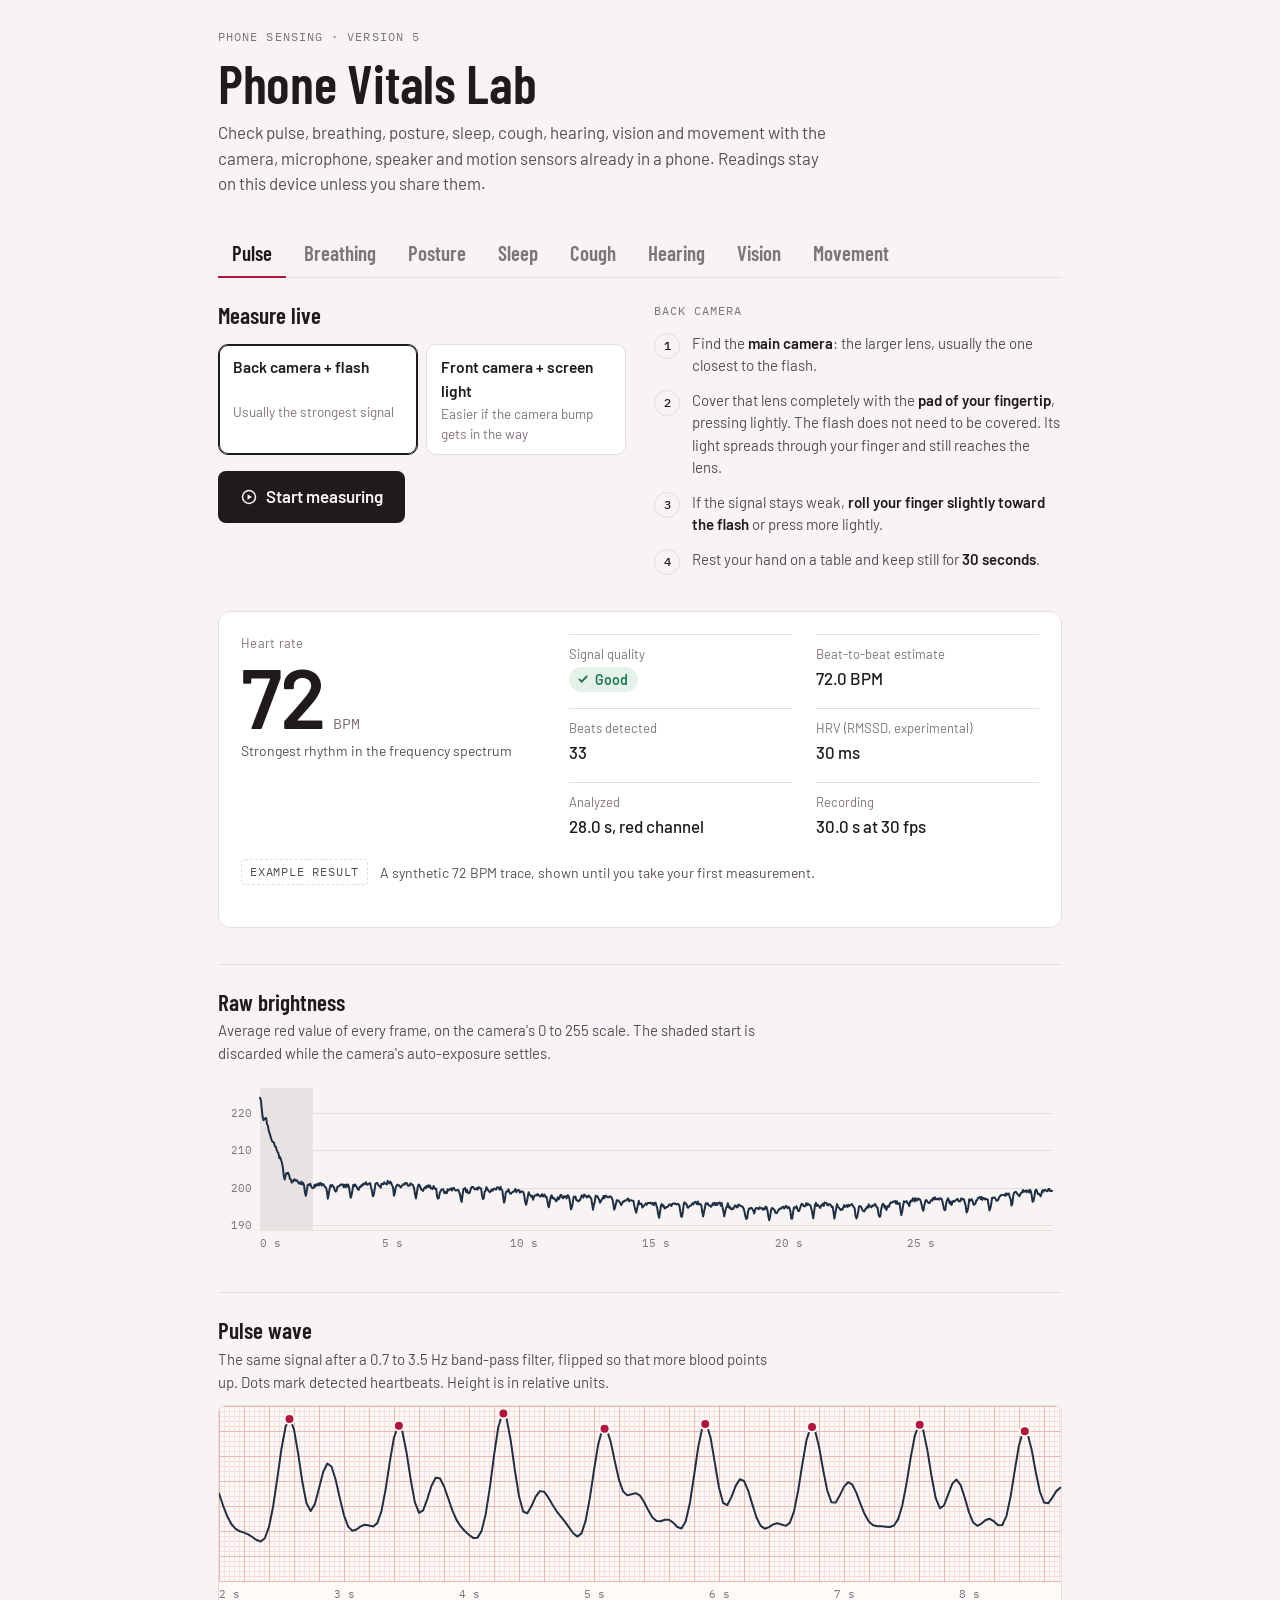
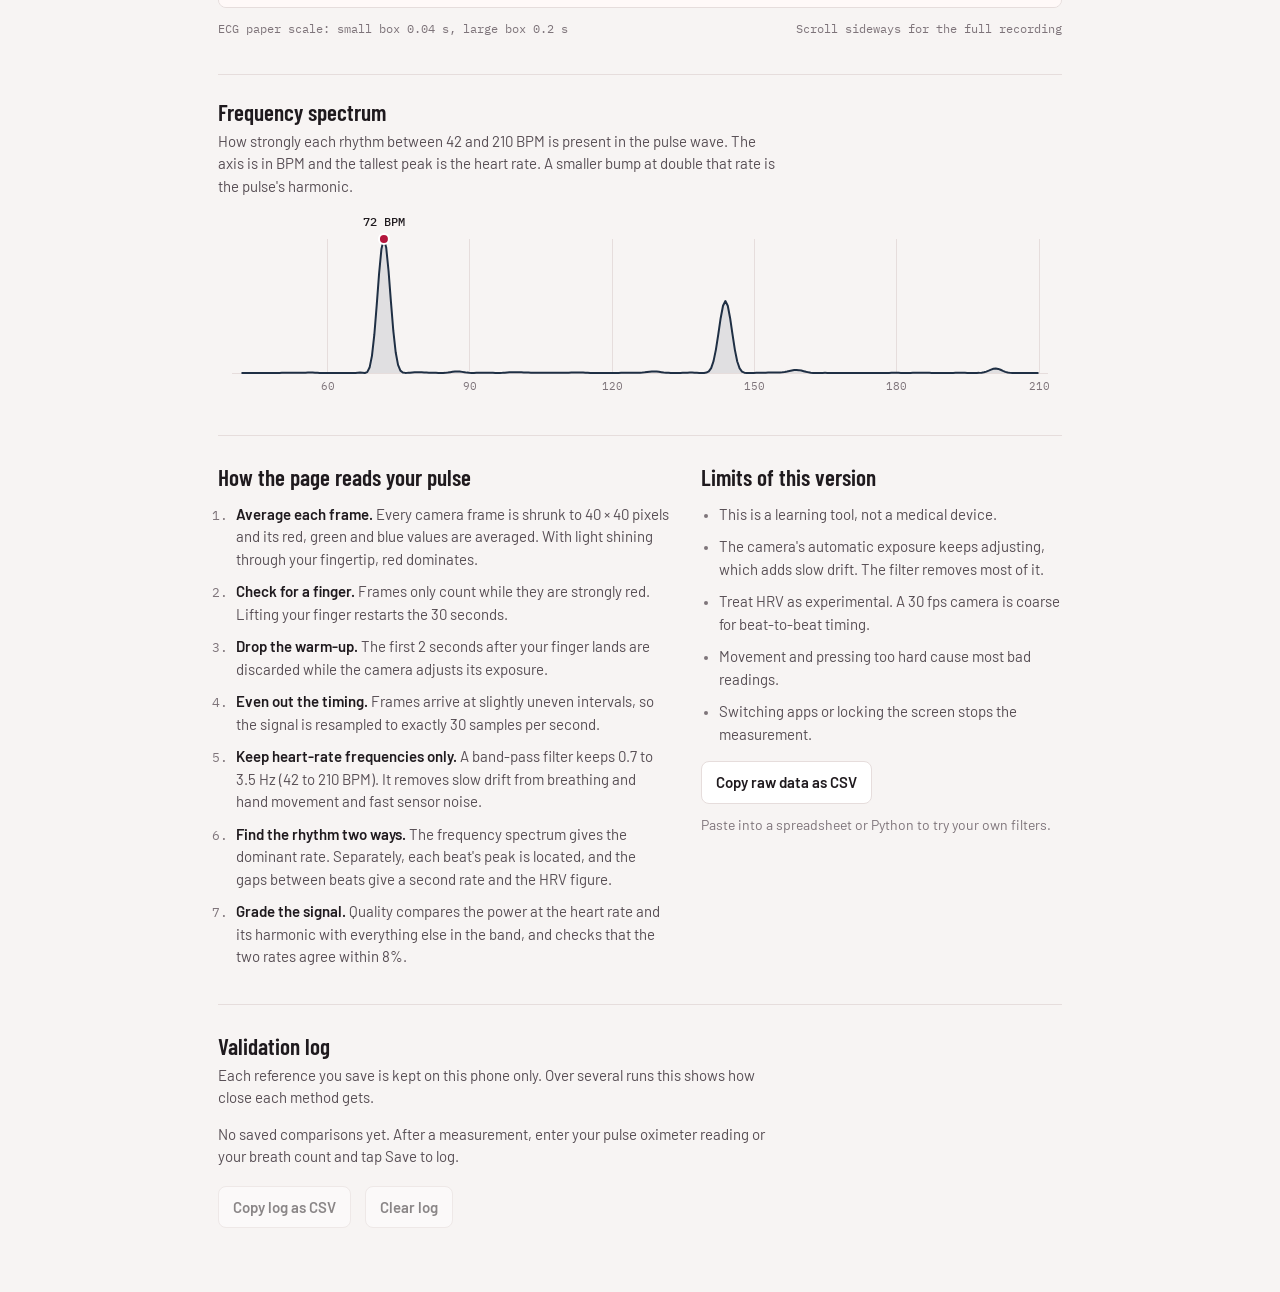
==== commit a8a9e7b6: "Stage 6: Movement tab (chair stand, four-stance balance, walking, Timed Up and Go, hand tremor, STEA" ====
--- a/index.html
+++ b/index.html
@@ -518,6 +518,7 @@
     <button type="button" role="tab" id="tabCough" aria-controls="panelCough" aria-selected="false" tabindex="-1">Cough</button>
     <button type="button" role="tab" id="tabHearing" aria-controls="panelHearing" aria-selected="false" tabindex="-1">Hearing</button>
     <button type="button" role="tab" id="tabVision" aria-controls="panelVision" aria-selected="false" tabindex="-1">Vision</button>
+    <button type="button" role="tab" id="tabMovement" aria-controls="panelMovement" aria-selected="false" tabindex="-1">Movement</button>
   </nav>
 
   <div class="panel" id="panelPulse" role="tabpanel" aria-labelledby="tabPulse">
@@ -1288,6 +1289,118 @@
     </div>
   </div>
 
+  <div class="panel" id="panelMovement" role="tabpanel" aria-labelledby="tabMovement" hidden>
+    <section class="capture">
+      <div class="capture-main">
+        <h2>Movement and fall risk</h2>
+        <p class="capture-lede">The checks a doctor uses to judge the risk of a fall: standing up from a chair, balance, walking, and a timed walk. A tremor check is included too. The phone's motion sensors do the timing and counting, and spoken instructions guide each step.</p>
+        <div class="field-row">
+          <label class="field" for="mvAge">Age
+            <input id="mvAge" class="num-in" type="number" inputmode="numeric" min="18" max="110" placeholder="years">
+          </label>
+          <label class="field" for="mvSex">Sex
+            <select id="mvSex"><option value="f">Woman</option><option value="m">Man</option></select>
+          </label>
+        </div>
+        <p class="error" id="mvError" role="alert" hidden></p>
+      </div>
+      <div class="howto-wrap">
+        <p class="howto-title">Safety first</p>
+        <ol class="howto">
+          <li><span>Have a <strong>helper stand close by</strong> for the balance, chair and walking checks.</span></li>
+          <li><span>Use a <strong>sturdy chair without arms or wheels</strong>, pushed against a wall.</span></li>
+          <li><span>Wear normal shoes, on a dry, flat floor with nothing to trip over.</span></li>
+          <li><span>Turn the phone's volume up to hear the instructions. Stop at once if anything hurts or feels unsafe.</span></li>
+        </ol>
+      </div>
+    </section>
+
+    <section class="readout" aria-live="polite" id="mvReadout"></section>
+
+    <section class="chart-block">
+      <div class="chart-head">
+        <h2 id="mvPlotTitle">Last recording</h2>
+        <p id="mvPlotNote"></p>
+      </div>
+      <div class="plot plot-fit" id="mvPlot"><canvas aria-label="The last movement recording"></canvas></div>
+    </section>
+
+    <section class="card">
+      <h3>Chair stand, 30 seconds</h3>
+      <p>How many times you can stand up fully and sit down in 30 seconds, arms crossed over the chest. It shows leg strength, one of the strongest signs of fall risk. Put the phone in a <strong>front trouser pocket</strong> and it counts the stands from the angle of the thigh. Without a pocket, the helper taps a button for each stand.</p>
+      <div class="field-row">
+        <label class="field" for="mvChairWhere">Phone
+          <select id="mvChairWhere"><option value="pocket">In a front trouser pocket</option><option value="helper">Not in a pocket: helper taps</option></select>
+        </label>
+      </div>
+      <button type="button" class="btn" id="mvChairStart">Start chair stand</button>
+    </section>
+
+    <section class="card">
+      <h3>Balance, four stances</h3>
+      <p>Hold each stance for 10 seconds: feet side by side, then one foot half a step forward, then heel to toe, then one leg. Hold the phone <strong>flat against your chest with both hands</strong>; it speaks each instruction and notices if you step out. Not holding heel to toe for 10 seconds is a sign of fall risk.</p>
+      <button type="button" class="btn" id="mvBalStart">Start balance check</button>
+    </section>
+
+    <section class="card">
+      <h3>Walking, 30 seconds</h3>
+      <p>Walk at your usual pace for 30 seconds in a corridor or courtyard, turning when you need to. Keep the phone in a <strong>trouser pocket</strong>, or in one hand at your side. The page counts steps and measures how even they are.</p>
+      <button type="button" class="btn" id="mvWalkStart">Start walking check</button>
+    </section>
+
+    <section class="card">
+      <h3>Timed Up and Go</h3>
+      <p>Mark a spot 3 metres from the chair. Sitting back in the chair, the person stands up on "Go", walks at a normal pace to the mark, turns, walks back and sits down. The helper taps Go and Stop. Taking 12 seconds or more is a sign of fall risk.</p>
+      <button type="button" class="btn" id="mvTugStart">Start Timed Up and Go</button>
+    </section>
+
+    <section class="card">
+      <h3>Hand tremor</h3>
+      <p>Hold the phone in one hand for 20 seconds without moving on purpose. The page measures how much the hand shakes and how fast. Test each hand, and both positions if you like.</p>
+      <div class="seg" role="radiogroup" aria-label="Hand">
+        <input type="radio" name="mvHand" id="mvHandR" value="R" checked><label for="mvHandR"><b>Right hand</b><span></span></label>
+        <input type="radio" name="mvHand" id="mvHandL" value="L"><label for="mvHandL"><b>Left hand</b><span></span></label>
+      </div>
+      <div class="seg" role="radiogroup" aria-label="Position">
+        <input type="radio" name="mvPos" id="mvPosOut" value="out" checked><label for="mvPosOut"><b>Arm held out</b><span>Straight in front, at shoulder height</span></label>
+        <input type="radio" name="mvPos" id="mvPosRest" value="rest"><label for="mvPosRest"><b>Resting on the lap</b><span>Hand relaxed, phone in the palm</span></label>
+      </div>
+      <button type="button" class="btn" id="mvTremStart">Start tremor check</button>
+    </section>
+
+    <section class="card">
+      <h3>Three key questions</h3>
+      <p>From the CDC's STEADI fall-prevention programme. Answering yes to any of them means a fuller fall-risk check is worthwhile.</p>
+      <ul class="checklist">
+        <li><label><input type="checkbox" data-kq><span>Have you fallen in the past year?</span></label></li>
+        <li><label><input type="checkbox" data-kq><span>Do you feel unsteady when standing or walking?</span></label></li>
+        <li><label><input type="checkbox" data-kq><span>Do you worry about falling?</span></label></li>
+      </ul>
+    </section>
+
+    <div class="method">
+      <section>
+        <h2>How the checks work</h2>
+        <ol>
+          <li><strong>Chair stand.</strong> In a trouser pocket the phone lies along the thigh: flat when sitting, upright when standing. Each swing past 60% of the full range counts as a stand. Results are compared with the CDC's below-average scores for people aged 60 and over.</li>
+          <li><strong>Balance.</strong> Held to the chest, the phone feels the body's sway. A tilt of more than 20 degrees or a sudden jolt means a step out. Heel to toe held under 10 seconds is the CDC's fall-risk sign.</li>
+          <li><strong>Walking.</strong> Each step gives a bump in the overall acceleration. The page counts the bumps and compares each stride with the next: identical strides score 1, very uneven ones near 0.</li>
+          <li><strong>Timed Up and Go.</strong> 12 seconds or more is the CDC's fall-risk cut-off.</li>
+          <li><strong>Tremor.</strong> The shake between 2.5 and 14 Hz is split into frequencies. The strongest one is the tremor rate; its size is converted from acceleration to millimetres of movement.</li>
+        </ol>
+      </section>
+      <section>
+        <h2>Limits of this version</h2>
+        <ul>
+          <li>This is a learning tool, not a medical device. The movement rules were tuned on made-up recordings and need checking against real ones.</li>
+          <li>Phones report motion at different rates, and some laptops and tablets have no motion sensors at all.</li>
+          <li>A loose pocket, a phone that slides in the hand, or holding it at an angle all change the readings.</li>
+          <li>Tremor size cut-offs here are rough. A tremor can only be diagnosed by a doctor; the page is best for following the same hand over time.</li>
+        </ul>
+      </section>
+    </div>
+  </div>
+
   <section class="log" id="logSection">
     <div class="chart-head">
       <h2>Validation log</h2>
@@ -3417,7 +3530,8 @@
     { btn: $('#tabSleep'), panel: $('#panelSleep'), hash: 'sleep' },
     { btn: $('#tabCough'), panel: $('#panelCough'), hash: 'cough' },
     { btn: $('#tabHearing'), panel: $('#panelHearing'), hash: 'hearing' },
-    { btn: $('#tabVision'), panel: $('#panelVision'), hash: 'vision' }
+    { btn: $('#tabVision'), panel: $('#panelVision'), hash: 'vision' },
+    { btn: $('#tabMovement'), panel: $('#panelMovement'), hash: 'movement' }
   ];
   function selectTab(i, focus) {
     tabs.forEach((t, k) => {
@@ -4700,6 +4814,187 @@
     return { LEVELS, snellen, heightMm, nPoint, nextLevel, Line, simulate, whoDistance, refer, dec, enc, dichromat, dE, confusion, PLATES, plateColours, colourResult };
   })();
 
+  // ================= Movement: tremor, balance, chair stands and walking from the motion sensors =================
+  api.movement = (() => {
+    const FS = 50, G = 9.81;
+    // ---------- Uniform sampling and filters ----------
+    function resample(t, v, fs = FS) {
+      const n = t.length < 2 ? 0 : Math.floor((t[t.length - 1] - t[0]) * fs) + 1, out = new Float64Array(n);
+      let j = 0;
+      for (let i = 0; i < n; i++) {
+        const ti = t[0] + i / fs;
+        while (j < t.length - 2 && t[j + 1] < ti) j++;
+        const a = t[j], b = t[j + 1], w = b > a ? Math.min(1, Math.max(0, (ti - a) / (b - a))) : 0;
+        const va = v[j], vb = v[j + 1];
+        out[i] = isFinite(va) && isFinite(vb) ? va + (vb - va) * w : (isFinite(va) ? va : vb);
+      }
+      return out;
+    }
+    function bq(type, f0, fs) {
+      const w = 2 * Math.PI * f0 / fs, c = Math.cos(w), al = Math.sin(w) / (2 * Math.SQRT1_2), a0 = 1 + al;
+      const b0 = (type === 'lp' ? (1 - c) / 2 : (1 + c) / 2), b1 = (type === 'lp' ? 1 - c : -(1 + c));
+      return [b0 / a0, b1 / a0, b0 / a0, -2 * c / a0, (1 - al) / a0];
+    }
+    function run(q, x) {
+      const y = new Float64Array(x.length);
+      let x1 = x[0], x2 = x[0];
+      const dc = (q[0] + q[1] + q[2]) / (1 + q[3] + q[4]);
+      let y1 = x[0] * dc, y2 = y1;
+      for (let i = 0; i < x.length; i++) { const v = q[0] * x[i] + q[1] * x1 + q[2] * x2 - q[3] * y1 - q[4] * y2; x2 = x1; x1 = x[i]; y2 = y1; y1 = v; y[i] = v; }
+      return y;
+    }
+    // Zero-phase: each filter forward and backward.
+    function filt(x, lo, hi, fs = FS) {
+      if (x.length < 4) return Float64Array.from(x);
+      const qs = []; if (lo) qs.push(bq('hp', lo, fs)); if (hi) qs.push(bq('lp', hi, fs));
+      let y = Float64Array.from(x);
+      for (const q of qs) { y = run(q, y); y.reverse(); y = run(q, y); y.reverse(); }
+      return y;
+    }
+    function uniform(s) {
+      const has = (k) => s[k] && s[k].filter((v) => isFinite(v)).length > 0.8 * s[k].length;
+      const o = { n: 0 };
+      for (const k of ['ax', 'ay', 'az', 'lx', 'ly', 'lz']) o[k] = has(k) ? resample(s.t, s[k]) : null;
+      o.n = o.ax ? o.ax.length : 0;
+      return o;
+    }
+    const tilt = (u, hi = 1.5) => {
+      const gx = filt(u.ax, 0, hi), gy = filt(u.ay, 0, hi), gz = filt(u.az, 0, hi);
+      return { gx, gy, gz, ang(ref) { const out = new Float64Array(gx.length); for (let i = 0; i < out.length; i++) { const m = Math.hypot(gx[i], gy[i], gz[i]) || 1; out[i] = Math.acos(Math.max(-1, Math.min(1, (gx[i] * ref[0] + gy[i] * ref[1] + gz[i] * ref[2]) / m))) * 180 / Math.PI; } return out; } };
+    };
+    const meanDir = (T, a, b) => { let x = 0, y = 0, z = 0; for (let i = a; i < b; i++) { x += T.gx[i]; y += T.gy[i]; z += T.gz[i]; } const m = Math.hypot(x, y, z) || 1; return [x / m, y / m, z / m]; };
+    const down = (x, k) => { const o = []; for (let i = 0; i < x.length; i += k) o.push(+x[i].toFixed(3)); return o; };
+
+    // ---------- Tremor ----------
+    function tremor(s) {
+      const u = uniform(s);
+      if (u.n < FS * 8) return null;
+      const axes = u.lx ? [u.lx, u.ly, u.lz] : [u.ax, u.ay, u.az];
+      const skip = FS;
+      const bp = axes.map((x) => filt(x, 2.5, 14).subarray(skip, x.length - skip));
+      const n = bp[0].length, f = [], p = [];
+      for (let fr = 2; fr <= 14.0001; fr += 0.1) {
+        const om = 2 * Math.PI * fr / FS;
+        let pw = 0;
+        for (const y of bp) {
+          let re = 0, im = 0;
+          for (let i = 0; i < n; i++) { const w = 0.5 - 0.5 * Math.cos(2 * Math.PI * i / (n - 1)); re += w * y[i] * Math.cos(om * i); im -= w * y[i] * Math.sin(om * i); }
+          pw += re * re + im * im;
+        }
+        f.push(+fr.toFixed(1)); p.push(pw);
+      }
+      let k = 0; for (let i = 1; i < p.length; i++) if (p[i] > p[k]) k = i;
+      const peak = f[k];
+      let near = 0, tot = 0;
+      for (let i = 0; i < f.length; i++) { tot += p[i]; if (Math.abs(f[i] - peak) <= 1) near += p[i]; }
+      let ss = 0; for (let i = 0; i < n; i++) ss += bp[0][i] ** 2 + bp[1][i] ** 2 + bp[2][i] ** 2;
+      const rms = Math.sqrt(ss / n), conc = tot ? near / tot : 0;
+      const dispMm = Math.SQRT2 * rms / Math.pow(2 * Math.PI * peak, 2) * 1000;
+      const level = conc < 0.3 || dispMm < 0.15 ? 'none' : dispMm < 1 ? 'mild' : 'marked';
+      const pm = Math.max(...p) || 1;
+      return { hz: peak, rms, dispMm, conc, level, spec: { f, p: p.map((v) => +(v / pm).toFixed(4)) } };
+    }
+
+    // ---------- Balance (one stance) ----------
+    function balance(s, limit = 10) {
+      const u = uniform(s);
+      if (u.n < FS) return { held: 0, swayDeg: null, lost: null };
+      const T = tilt(u, 3), ref = meanDir(T, 0, Math.min(u.n, FS)), ang = T.ang(ref);
+      const mag = new Float64Array(u.n); for (let i = 0; i < u.n; i++) mag[i] = Math.hypot(u.ax[i], u.ay[i], u.az[i]) - G;
+      const jolt = filt(mag, 0, 5);
+      let lost = null;
+      for (let i = Math.round(0.5 * FS); i < u.n; i++) if (ang[i] > 20 || Math.abs(jolt[i]) > 5) { lost = i / FS; break; }
+      const end = lost == null ? u.n : Math.round(lost * FS);
+      const seg = Array.from(ang.subarray(0, end));
+      return { held: Math.min(limit, lost == null ? u.n / FS : lost), lost, swayDeg: seg.length > FS / 2 ? U.rms(seg) : null, trace: down(ang, 5) };
+    }
+
+    // ---------- Chair stands: thigh tilt with the phone in a front trouser pocket ----------
+    function chairStand(s, secs = 30) {
+      const u = uniform(s);
+      if (u.n < FS * 3) return { count: null, why: 'short' };
+      const T = tilt(u, 1.5), ref = meanDir(T, 0, Math.round(0.8 * FS)), ang = T.ang(ref);
+      const A = U.pct(Array.from(ang), 0.95);
+      if (A < 35) return { count: null, why: 'flat', maxDeg: A, trace: down(ang, 5) };
+      const hi = 0.6 * A, lo = 0.35 * A, stands = [];
+      let armed = true;
+      for (let i = 0; i < u.n && i / FS <= secs + 0.05; i++) {
+        if (armed && ang[i] > hi) { stands.push(i / FS); armed = false; }
+        else if (!armed && ang[i] < lo) armed = true;
+      }
+      return { count: stands.length, stands, maxDeg: A, trace: down(ang, 5) };
+    }
+    // CDC STEADI 30-second chair stand: below-average scores by age band.
+    const CHAIR_NORMS = [[60, 14, 12], [65, 12, 11], [70, 12, 10], [75, 11, 10], [80, 10, 9], [85, 8, 8], [90, 7, 4]];
+    function chairNorm(age, sex) {
+      if (!(age >= 60)) return null;
+      let row = CHAIR_NORMS[0]; for (const r of CHAIR_NORMS) if (age >= r[0]) row = r;
+      return sex === 'f' ? row[2] : row[1];
+    }
+
+    // ---------- Walking: steps and regularity from overall acceleration (works in any pocket) ----------
+    function walking(s) {
+      const u = uniform(s);
+      if (u.n < FS * 10) return null;
+      const mag = new Float64Array(u.n); for (let i = 0; i < u.n; i++) mag[i] = Math.hypot(u.ax[i], u.ay[i], u.az[i]);
+      const y = filt(mag, 0.6, 3.5);
+      const amp = U.pct(Array.from(y, Math.abs), 0.95);
+      if (amp < 0.4) return { steps: 0, still: true, trace: down(y, 5) };
+      const minD = Math.round(0.28 * FS), cand = [];
+      for (let i = 1; i < u.n - 1; i++) if (y[i] > y[i - 1] && y[i] >= y[i + 1] && y[i] > 0.35 * amp) cand.push(i);
+      const steps = [];
+      for (const i of cand) { if (steps.length && i - steps[steps.length - 1] < minD) { if (y[i] > y[steps[steps.length - 1]]) steps[steps.length - 1] = i; } else steps.push(i); }
+      const iv = []; for (let k = 1; k < steps.length; k++) iv.push((steps[k] - steps[k - 1]) / FS);
+      const step = U.median(iv) || 0.55;
+      // Autocorrelation: how alike each step and each stride (two steps) are.
+      const ac = (lag) => { let a = 0, b = 0, c = 0; for (let i = 0; i + lag < u.n; i++) { a += y[i] * y[i + lag]; b += y[i] * y[i]; c += y[i + lag] * y[i + lag]; } return a / Math.sqrt(b * c || 1); };
+      const peakNear = (L) => { let best = -1; for (let lag = Math.round(L * 0.8); lag <= Math.round(L * 1.2); lag++) best = Math.max(best, ac(lag)); return best; };
+      const stepReg = peakNear(step * FS), strideReg = peakNear(2 * step * FS);
+      const cv = iv.length > 3 ? U.sd(iv.filter((v) => v < 2 * step && v > 0.5 * step)) / step : null;
+      return { steps: steps.length, cadence: 60 / step, stepReg, strideReg, cv, stepTimes: steps.map((i) => i / FS), trace: down(y, 5) };
+    }
+
+    // ---------- Made-up recordings, for tests and the example ----------
+    function synth(kind, o = {}) {
+      const r = U.rng(o.seed || 1), dur = o.dur || 30, rate = o.rate || 60, n = Math.round(dur * rate);
+      const s = { t: [], ax: [], ay: [], az: [], lx: [], ly: [], lz: [] };
+      let ph = 0, wrap = 0, sf = 1;
+      for (let i = 0; i < n; i++) {
+        const t = i / rate + 0.002 * r();
+        let g = [0, 0, G], lin = [0.02 * U.gauss(r), 0.02 * U.gauss(r), 0.02 * U.gauss(r)];
+        if (kind === 'tremor') {
+          const a = Math.pow(2 * Math.PI * o.hz, 2) * (o.mm || 0) / 1000;
+          lin[0] += a * Math.sin(2 * Math.PI * o.hz * t); lin[1] += 0.4 * a * Math.sin(2 * Math.PI * o.hz * t + 1);
+          lin[2] += 0.3 * Math.sin(2 * Math.PI * 0.4 * t);
+        } else if (kind === 'chair') {
+          // Thigh swings from flat (sitting) to upright (standing) once per cycle.
+          const cyc = 30 / (o.stands || 12);
+          // Starts seated, as the test does: the first stand begins after 40% of a cycle.
+          const x = ((t + 0.6 * cyc) % cyc) / cyc, up = x < 0.15 ? x / 0.15 : x < 0.45 ? 1 : x < 0.6 ? 1 - (x - 0.45) / 0.15 : 0;
+          const th = (5 + 75 * (0.5 - 0.5 * Math.cos(Math.PI * up))) * Math.PI / 180;
+          g = [G * Math.sin(th), 0, G * Math.cos(th)];
+          lin[0] += 1.2 * Math.sin(2 * Math.PI * t / cyc * 2) * up;
+        } else if (kind === 'walk') {
+          // Each step gets its own length, as in real walking.
+          if (ph >= wrap) { wrap += Math.PI; sf = Math.max(0.5, 1 + (o.jitter || 0.03) * U.gauss(r)); }
+          ph += (2 * Math.PI * (o.cadence || 108) / 60 / rate) / 2 * sf;
+          lin[2] += 2.2 * Math.sin(2 * ph) + 0.8 * Math.sin(4 * ph + 0.5) + (o.limp || 0.3) * Math.sin(ph);
+          lin[0] += 0.8 * Math.sin(ph);
+        } else if (kind === 'balance') {
+          const sway = (o.sway || 1) * Math.PI / 180;
+          const th = sway * Math.sin(2 * Math.PI * 0.3 * t) + (o.stepAt != null && t > o.stepAt ? 0.6 : 0);
+          g = [G * Math.sin(th), 0, G * Math.cos(th)];
+          if (o.stepAt != null && Math.abs(t - o.stepAt) < 0.15) lin[2] += 7;
+        }
+        s.t.push(t); s.ax.push(g[0] + lin[0]); s.ay.push(g[1] + lin[1]); s.az.push(g[2] + lin[2]);
+        s.lx.push(kind === 'tremor' ? lin[0] : NaN); s.ly.push(kind === 'tremor' ? lin[1] : NaN); s.lz.push(kind === 'tremor' ? lin[2] : NaN);
+      }
+      return s;
+    }
+
+    return { FS, uniform, filt, tremor, balance, chairStand, chairNorm, walking, synth };
+  })();
+
   return api;
 })();
 if (typeof module !== 'undefined') module.exports = VX;
@@ -6038,5 +6333,325 @@
   onShow('vision', panel, () => {});
 })();
 </script>
+<script>
+// ================= Movement tab =================
+(() => {
+  const { $, esc, stamp, store, openMotion, Live, chart, renderReadout, onShow, showError, beep, buzz, sleepMs } = window.VXUI;
+  const M = VX.movement, U = VX.U;
+  const panel = $('#panelMovement');
+  let data = store.get('movement', {}) || {};
+  const save = () => store.set('movement', data);
+  const EXAMPLE = {
+    age: 72, sex: 'f',
+    chair: { count: 9, auto: 9, taps: null, age: 72, sex: 'f', when: '' },
+    balance: { stages: [{ name: 'Feet side by side', held: 10 }, { name: 'Half step forward', held: 10 }, { name: 'Heel to toe', held: 6.4 }], when: '' },
+    walk: { steps: 48, cadence: 98, strideReg: 0.71, when: '' },
+    tug: { secs: 13.2, when: '' },
+    tremor: { 'R-out': { hz: 8.6, dispMm: 0.08, level: 'none', when: '' } },
+    kq: [true, false, true],
+    last: { kind: 'chair', trace: null }
+  };
+  const real = () => !!(data.chair || data.balance || data.walk || data.tug || data.tremor);
+  const say = (t) => { try { if (!window.speechSynthesis) return; speechSynthesis.cancel(); const u = new SpeechSynthesisUtterance(t); u.rate = 0.95; u.lang = 'en-IN'; speechSynthesis.speak(u); } catch (e) {} };
+
+  // Age, sex and key questions are kept so the person doesn't retype them.
+  if (data.age) $('#mvAge').value = data.age;
+  if (data.sex) $('#mvSex').value = data.sex;
+  $('#mvAge').addEventListener('change', () => { const v = +$('#mvAge').value; data.age = v >= 18 && v <= 110 ? v : null; save(); render(); });
+  $('#mvSex').addEventListener('change', () => { data.sex = $('#mvSex').value; save(); render(); });
+  const kqBoxes = [...panel.querySelectorAll('[data-kq]')];
+  (data.kq || []).forEach((v, i) => { if (kqBoxes[i]) kqBoxes[i].checked = !!v; });
+  kqBoxes.forEach((b) => b.addEventListener('change', () => { data.kq = kqBoxes.map((x) => x.checked); save(); render(); }));
+
+  // ---------- Summary ----------
+  function render() {
+    const ex = !real(), d = ex ? EXAMPLE : data;
+    const age = d.age || (d.chair && d.chair.age), sex = d.sex || 'f';
+    const signs = [], notes = [];
+    let checks = 0;
+    const st = [];
+    if (d.chair) {
+      checks++;
+      const norm = M.chairNorm(d.chair.age || age, d.chair.sex || sex);
+      const n = d.chair.count;
+      if (norm != null && n != null && n < norm) signs.push('fewer chair stands than average for the age (' + n + ', below-average is under ' + norm + ')');
+      st.push(['Chair stand', n == null ? 'Not counted' : n + ' in 30 s' + (norm != null ? ' <span class="footnote">(below average: under ' + norm + ')</span>' : '')]);
+    } else st.push(['Chair stand', '–']);
+    if (d.balance) {
+      checks++;
+      const s = d.balance.stages, tandem = s[2];
+      if (!tandem || tandem.held < 10) signs.push('heel-to-toe stance not held for 10 seconds');
+      const held = s.filter((x) => x.held >= 10).length;
+      st.push(['Balance', held + ' of 4 stances held' + (tandem ? ' <span class="footnote">(heel to toe ' + tandem.held.toFixed(1) + ' s)</span>' : '')]);
+    } else st.push(['Balance', '–']);
+    if (d.tug) {
+      checks++;
+      if (d.tug.secs >= 12) signs.push('Timed Up and Go took ' + d.tug.secs.toFixed(1) + ' seconds (12 or more is a risk sign)');
+      st.push(['Timed Up and Go', d.tug.secs.toFixed(1) + ' s']);
+    } else st.push(['Timed Up and Go', '–']);
+    if (d.walk) {
+      const reg = d.walk.strideReg;
+      if (reg < 0.5) notes.push('Walking rhythm was uneven (stride evenness ' + reg.toFixed(2) + ' of 1). Unsteady walking is worth mentioning to a doctor, especially with other fall-risk signs.');
+      st.push(['Walking', Math.round(d.walk.cadence) + ' steps a minute · evenness ' + reg.toFixed(2)]);
+    } else st.push(['Walking', '–']);
+    const trem = d.tremor || {};
+    for (const h of ['R', 'L']) {
+      const t = trem[h + '-out'] || trem[h + '-rest'];
+      const which = trem[h + '-out'] ? 'arm out' : 'at rest';
+      st.push([(h === 'R' ? 'Right' : 'Left') + ' hand tremor', t ? (t.level === 'none' ? 'None clear' : t.dispMm.toFixed(1) + ' mm at ' + t.hz.toFixed(1) + ' Hz') + ' <span class="footnote">(' + which + ')</span>' : '–']);
+      for (const pos of ['out', 'rest']) {
+        const x = trem[h + '-' + pos];
+        if (x && x.level !== 'none') notes.push('A ' + (x.level === 'marked' ? 'clear' : 'small but noticeable') + ' tremor in the ' + (h === 'R' ? 'right' : 'left') + ' hand (' + (pos === 'out' ? 'arm held out' : 'resting') + '): about ' + x.dispMm.toFixed(1) + ' mm at ' + x.hz.toFixed(1) + ' Hz. Many tremors are harmless, but a slow tremor at rest (4 to 6 Hz), or one that is getting worse, should be checked by a doctor.');
+      }
+    }
+    const kq = (d.kq || []).filter(Boolean).length;
+    if (kq) signs.push('yes to ' + kq + ' of the 3 key questions');
+    st.push(['Key questions', kq + ' of 3 answered yes']);
+    let verdict = null;
+    if (signs.length) verdict = { q: 'poor', text: 'Signs of higher fall risk: ' + signs.join('; ') + '. Talk to a doctor or health worker. Strength and balance exercises, a review of medicines and eyesight, and removing trip hazards at home all reduce falls.' };
+    else if (checks) verdict = { q: 'good', text: 'No fall-risk signs in the checks that were run.' };
+    if (notes.length) verdict = { q: verdict && verdict.q === 'poor' ? 'poor' : 'fair', text: ((verdict ? verdict.text + ' ' : '') + notes.join(' ')) };
+    if (verdict) verdict.text += ' This is a screening check, not a diagnosis.';
+    renderReadout($('#mvReadout'), {
+      label: 'Fall risk',
+      value: !checks && !kq ? 'Not checked yet' : signs.length ? 'Higher fall risk' : 'No signs found',
+      small: true, unit: '',
+      sub: checks ? signs.length + ' risk sign' + (signs.length === 1 ? '' : 's') + ' across ' + checks + ' timed check' + (checks === 1 ? '' : 's') + (age ? ' · age ' + age : '') : 'Run any check below',
+      stats: st, verdict, example: ex,
+      source: ex ? 'A made-up result for a 72-year-old woman, shown until you run a check.' : 'Your latest result for each check, kept on this phone only.',
+      warnings: !ex && d.chair && !(d.chair.age || age) ? ['Enter the age above to compare the chair stand with the CDC averages for people aged 60 and over.'] : [],
+      extra: ex ? '' : '<p class="source"><button type="button" class="textbtn" id="mvClearBtn">Clear movement results</button></p>',
+      share: ex ? '' : ['Phone Vitals Lab: movement and fall-risk check, ' + stamp() + (age ? ', age ' + age : '')].concat(st.map(([k, v]) => k + ': ' + v.replace(/<[^>]+>/g, ''))).concat([verdict ? verdict.text : '']).filter(Boolean).join('\n')
+    });
+    const b = $('#mvClearBtn');
+    if (b) b.addEventListener('click', () => { data = { age: data.age, sex: data.sex, kq: data.kq }; save(); render(); draw(); });
+  }
+
+  function draw() {
+    const last = real() ? data.last : null, el = $('#mvPlot');
+    const note = (t, s) => { $('#mvPlotTitle').textContent = t; $('#mvPlotNote').textContent = s; };
+    if (!last || (!last.trace && !last.spec)) { note('Last recording', 'The motion recorded in your last check appears here.'); chart(el, { height: 170, x0: 0, x1: 1, y0: 0, y1: 1, empty: 'Run a check to see its recording' }); return; }
+    if (last.kind === 'tremor') {
+      note('Tremor by frequency', 'How strong the shake was at each rate. A tall, narrow peak is a true tremor; a low, flat line means no clear tremor.');
+      const f = last.spec.f, p = last.spec.p;
+      chart(el, { height: 180, x0: 2, x1: 14, y0: 0, y1: 1, xTicks: [2, 4, 6, 8, 10, 12, 14].map((v) => [v, v + (v === 14 ? ' Hz' : '')]), series: [{ x: f, y: p, color: 'trace', width: 2 }], marks: [{ x: last.hz, y: p[f.indexOf(last.hz)] || 1 }] });
+      return;
+    }
+    const y = last.trace, x = y.map((_, i) => i / 10), dur = x[x.length - 1] || 1;
+    const xt = []; for (let t = 0; t <= dur + 1e-6; t += dur > 20 ? 5 : 2) xt.push([t, t ? t + ' s' : '0']);
+    const lo = Math.min(...y), hi = Math.max(...y), pad = (hi - lo) * 0.1 || 1;
+    const opt = { height: 180, x0: 0, x1: dur, y0: lo - pad, y1: hi + pad, xTicks: xt, series: [{ x, y, color: 'trace', width: 1.6 }] };
+    if (last.kind === 'chair') { note('Thigh angle during the chair stand', 'Up is standing, down is sitting. Each dot is one counted stand.'); opt.y0 = 0; opt.y1 = Math.max(90, hi); opt.yTicks = [[0, '0°'], [45, '45°'], [90, '90°']]; opt.marks = (last.marks || []).map((t) => ({ x: t, y: y[Math.min(y.length - 1, Math.round(t * 10))] })); }
+    else if (last.kind === 'walk') { note('Walking rhythm', 'Each bump is a step. Even bumps mean even steps.'); opt.marks = (last.marks || []).map((t) => ({ x: t, y: y[Math.min(y.length - 1, Math.round(t * 10))] })); }
+    else if (last.kind === 'balance') { note('Body sway in the last stance', 'Tilt of the chest away from the starting position. A sudden rise means a step out.'); opt.y0 = 0; opt.yTicks = [[0, '0°'], [Math.round(hi / 2), Math.round(hi / 2) + '°'], [Math.round(hi), Math.round(hi) + '°']]; }
+    chart(el, opt);
+  }
+
+  // ---------- Live helpers ----------
+  function session(chip) {
+    const s = { alive: true, motion: null };
+    s.quit = (msg) => {
+      if (!s.alive) return;
+      s.alive = false;
+      if (s.motion) s.motion.stop();
+      try { if (window.speechSynthesis) speechSynthesis.cancel(); } catch (e) {}
+      Live.close();
+      if (msg) showError($('#mvError'), msg);
+    };
+    Live.open({ chip, status: '', noBar: true, onStop: () => s.quit(), onHidden: () => s.quit('The check stopped because the page went to the background.') });
+    s.choose = (html, buttons) => new Promise((resolve) => {
+      Live.stage.innerHTML = html + '<div class="btn-row">' + buttons.map((b, i) => '<button type="button" class="bigbtn' + (b.quiet ? ' quiet' : '') + '" data-i="' + i + '" style="min-height: 72px; font-size: 18px">' + esc(b.label) + '</button>').join('') + '</div>';
+      Live.stage.querySelectorAll('[data-i]').forEach((el) => el.addEventListener('click', () => resolve(buttons[+el.dataset.i].value)));
+      const iv = setInterval(() => { if (!s.alive) { clearInterval(iv); resolve(null); } }, 200);
+    });
+    s.wait = async (ms) => { const end = performance.now() + ms; while (s.alive && performance.now() < end) await sleepMs(Math.min(100, end - performance.now())); return s.alive; };
+    return s;
+  }
+  // Starts the motion sensors at once (so the permission prompt belongs to the tap), buffering everything.
+  async function motion(s) {
+    const b = { t: [], ax: [], ay: [], az: [], lx: [], ly: [], lz: [] };
+    s.motion = await openMotion((t, ax, ay, az, lx, ly, lz) => { b.t.push(t); b.ax.push(ax); b.ay.push(ay); b.az.push(az); b.lx.push(lx); b.ly.push(ly); b.lz.push(lz); });
+    return {
+      now: () => (b.t.length ? b.t[b.t.length - 1] : 0),
+      count: () => b.t.length,
+      since(t0, t1 = Infinity) {
+        let i = 0; while (i < b.t.length && b.t[i] < t0) i++;
+        let j = i; while (j < b.t.length && b.t[j] <= t1) j++;
+        const o = {}; for (const k in b) o[k] = b[k].slice(i, j);
+        o.t = o.t.map((v) => v - t0);
+        return o;
+      }
+    };
+  }
+  async function begin(s) {
+    let m;
+    try { m = await motion(s); } catch (e) { s.quit(e.message); return null; }
+    if (!(await s.wait(1200))) return null;
+    if (m.count() < 10) { s.quit('No motion readings came from this device. Most laptops have no motion sensors; try on a phone.'); return null; }
+    return m;
+  }
+  async function go(s, n, words) {
+    for (let k = n; k > 0; k--) {
+      if (!s.alive) return false;
+      Live.status(words + ' ' + k);
+      beep(660, 0.09);
+      await sleepMs(1000);
+    }
+    if (!s.alive) return false;
+    beep([880, 1175], 0.14); buzz(200); say('Go');
+    return true;
+  }
+  const finish = (s, key, rec, last) => { s.quit(); data[key] = rec; if (last) data.last = last; save(); render(); draw(); $('#mvReadout').scrollIntoView({ behavior: 'smooth', block: 'start' }); };
+  const age = () => { const v = +$('#mvAge').value; return v >= 18 && v <= 110 ? v : null; };
+
+  // ---------- Chair stand ----------
+  $('#mvChairStart').addEventListener('click', async () => {
+    showError($('#mvError'), '');
+    const pocket = $('#mvChairWhere').value === 'pocket';
+    const s = session('Chair stand');
+    const m = await begin(s);
+    if (!m) return;
+    say('Sit in the middle of the chair, feet flat, arms crossed over your chest.');
+    if ((await s.choose('<p class="live-note" style="font-size: 16px">Sit in the middle of the chair, back straight, feet flat, <strong>arms crossed over the chest</strong>.' + (pocket ? ' Phone in the front trouser pocket.' : '') + ' On "Go", stand up fully and sit back down, as many times as possible in 30 seconds. The helper presses Ready.</p>', [{ label: 'Ready', value: 1 }])) == null) return;
+    let taps = 0;
+    Live.stage.innerHTML = '<div class="live-hero"><span class="hero-val"><span class="hero-num" id="mvChairN">0</span><span class="hero-unit">stands</span></span></div>' +
+      '<button type="button" class="bigbtn quiet" id="mvChairTap">Helper: tap at each full stand<br><span class="footnote" id="mvChairTapN">Taps: 0</span></button>';
+    $('#mvChairTap').addEventListener('click', () => { taps++; $('#mvChairTapN').textContent = 'Taps: ' + taps; buzz(10); if (!pocket) $('#mvChairN').textContent = taps; });
+    if (!(await go(s, 3, 'Starting in'))) return;
+    const t0 = m.now();
+    let half = false;
+    while (s.alive) {
+      const el = m.now() - t0;
+      if (el >= 30) break;
+      Live.timer(Math.ceil(30 - el) + ' s');
+      Live.status('Stand up and sit down, as fast as is safe.');
+      if (pocket && el > 2) { const c = M.chairStand(m.since(t0 - 0.8), 30); if (c.count != null) $('#mvChairN').textContent = c.count; }
+      if (!half && el >= 15) { half = true; say('Halfway'); }
+      await sleepMs(250);
+    }
+    if (!s.alive) return;
+    beep([1175, 880], 0.2); say('Stop. Sit down and rest.');
+    const seg = m.since(t0 - 0.8, t0 + 30.2), c = pocket ? M.chairStand(seg, 30.8) : { count: null };
+    // The count includes the 0.8 s seated lead-in before Go.
+    const auto = c.count, count = pocket && auto != null ? auto : (taps || null);
+    finish(s, 'chair', { count, auto, taps: taps || null, pocket, age: age(), sex: $('#mvSex').value, when: stamp() },
+      c.trace ? { kind: 'chair', trace: c.trace, marks: (c.stands || []) } : null);
+    if (pocket && auto == null) showError($('#mvError'), 'The phone did not swing between sitting and standing, so stands could not be counted from it' + (taps ? '; the helper\'s taps were used instead.' : '. Was it in a front trouser pocket?'));
+  });
+
+  // ---------- Balance ----------
+  const STANCES = [
+    { name: 'Feet side by side', say: 'Stand with your feet side by side, touching.' },
+    { name: 'Half step forward', say: 'Move one foot forward so its instep touches the big toe of the other foot.' },
+    { name: 'Heel to toe', say: 'Put one foot directly in front of the other, heel touching toe.' },
+    { name: 'One leg', say: 'Stand on one leg.' }
+  ];
+  $('#mvBalStart').addEventListener('click', async () => {
+    showError($('#mvError'), '');
+    const s = session('Balance');
+    const m = await begin(s);
+    if (!m) return;
+    if ((await s.choose('<p class="live-note" style="font-size: 16px">Hold the phone <strong>flat against your chest with both hands</strong>. The helper stands close by, ready to steady you. Listen for each instruction; get into position, then hold still until you hear the high beep.</p>', [{ label: 'Start', value: 1 }])) == null) return;
+    const stages = [];
+    let lastTrace = null;
+    for (let k = 0; k < STANCES.length && s.alive; k++) {
+      const S = STANCES[k];
+      let lostByHelper = null;
+      Live.stage.innerHTML = '<div class="live-hero"><span class="hero-val"><span class="hero-num sm" id="mvBalName">' + esc(S.name) + '</span></span></div>' +
+        '<button type="button" class="bigbtn quiet" id="mvBalLost">Helper: tap if they step or grab</button>';
+      say(S.say + ' Get ready.');
+      Live.status('Stance ' + (k + 1) + ' of 4: get into position');
+      if (!(await s.wait(5500))) return;
+      if (!(await go(s, 3, 'Hold still in'))) return;
+      const t0 = m.now();
+      $('#mvBalLost').addEventListener('click', () => { if (lostByHelper == null) { lostByHelper = m.now() - t0; buzz(80); } });
+      let res = null;
+      while (s.alive) {
+        const el = m.now() - t0;
+        Live.timer(Math.max(0, 10 - el).toFixed(0) + ' s');
+        Live.status('Stance ' + (k + 1) + ' of 4: hold still');
+        if (el > 1) { res = M.balance(m.since(t0, t0 + 10)); if (res.lost != null) break; }
+        if (lostByHelper != null || el >= 10) break;
+        await sleepMs(200);
+      }
+      if (!s.alive) return;
+      res = M.balance(m.since(t0, t0 + 10));
+      const held = Math.min(10, lostByHelper != null ? lostByHelper : res.held);
+      stages.push({ name: S.name, held, sway: res.swayDeg });
+      lastTrace = res.trace;
+      if (held < 10) { beep(330, 0.4); say('Stop. Stand normally.'); break; }
+      beep([880, 1175], 0.14); say('Good. Relax.');
+      if (!(await s.wait(1500))) return;
+    }
+    if (!s.alive) return;
+    finish(s, 'balance', { stages, when: stamp() }, lastTrace ? { kind: 'balance', trace: lastTrace } : null);
+  });
+
+  // ---------- Walking ----------
+  $('#mvWalkStart').addEventListener('click', async () => {
+    showError($('#mvError'), '');
+    const s = session('Walking');
+    const m = await begin(s);
+    if (!m) return;
+    if ((await s.choose('<p class="live-note" style="font-size: 16px">Press Start, then put the phone in a <strong>trouser pocket</strong>, or hold it in one hand at your side. After the countdown, walk at your usual pace for 30 seconds, turning when you need to. Two beeps mean stop.</p>', [{ label: 'Start', value: 1 }])) == null) return;
+    say('Put the phone in your pocket. Start walking when you hear go.');
+    if (!(await go(s, 6, 'Walk in'))) return;
+    const t0 = m.now();
+    while (s.alive) { const el = m.now() - t0; if (el >= 30) break; Live.timer(Math.ceil(30 - el) + ' s'); Live.status('Walk at your usual pace'); await sleepMs(250); }
+    if (!s.alive) return;
+    beep([1175, 880], 0.2); buzz([200, 100, 200]); say('Stop.');
+    const w = M.walking(m.since(t0, t0 + 30));
+    if (!w || w.still || w.steps < 10) { s.quit('Hardly any steps were picked up. Keep the phone in a pocket or firmly in your hand, and walk for the whole 30 seconds.'); return; }
+    finish(s, 'walk', { steps: w.steps, cadence: w.cadence, strideReg: w.strideReg, when: stamp() }, { kind: 'walk', trace: w.trace.slice(0, 150), marks: w.stepTimes.filter((t) => t < 15) });
+  });
+
+  // ---------- Timed Up and Go ----------
+  $('#mvTugStart').addEventListener('click', async () => {
+    showError($('#mvError'), '');
+    const s = session('Timed Up and Go');
+    if ((await s.choose('<p class="live-note" style="font-size: 16px">The person sits back in the chair, with the 3-metre mark ready. Tap Go and say "Go". Tap Stop the moment they are seated again.</p>', [{ label: 'Go', value: 1 }])) == null) return;
+    beep([880, 1175], 0.14); say('Go');
+    const t0 = performance.now();
+    let stopped = false;
+    Live.stage.innerHTML = '<div class="live-hero"><span class="hero-val"><span class="hero-num" id="mvTugT">0.0</span><span class="hero-unit">seconds</span></span></div><button type="button" class="bigbtn" id="mvTugStop" style="min-height: 40vh">Seated again: stop</button>';
+    $('#mvTugStop').addEventListener('click', () => { stopped = true; });
+    while (s.alive && !stopped) { $('#mvTugT').textContent = ((performance.now() - t0) / 1000).toFixed(1); Live.status('Walk to the mark, turn, come back and sit'); await sleepMs(50); }
+    if (!s.alive) return;
+    const secs = (performance.now() - t0) / 1000;
+    beep(660, 0.15);
+    finish(s, 'tug', { secs, when: stamp() }, null);
+  });
+
+  // ---------- Tremor ----------
+  $('#mvTremStart').addEventListener('click', async () => {
+    showError($('#mvError'), '');
+    const hand = panel.querySelector('[name="mvHand"]:checked').value, pos = panel.querySelector('[name="mvPos"]:checked').value;
+    const s = session('Tremor');
+    const m = await begin(s);
+    if (!m) return;
+    const how = pos === 'out' ? 'Hold the phone in your ' + (hand === 'R' ? 'right' : 'left') + ' hand with the arm straight out in front, at shoulder height.' : 'Rest your ' + (hand === 'R' ? 'right' : 'left') + ' forearm on your lap with the phone in your relaxed palm.';
+    say(how);
+    if ((await s.choose('<p class="live-note" style="font-size: 16px">' + how + ' Keep still and breathe normally for 20 seconds. Don\'t grip hard.</p>', [{ label: 'Start', value: 1 }])) == null) return;
+    if (!(await go(s, 3, 'Hold still in'))) return;
+    const t0 = m.now() + 1;
+    Live.stage.innerHTML = '<p class="live-note" style="font-size: 16px">' + esc(how) + '</p>';
+    while (s.alive) { const el = m.now() - t0; if (el >= 20) break; Live.timer(Math.ceil(Math.min(21, 20 - el)) + ' s'); Live.status('Hold still'); await sleepMs(250); }
+    if (!s.alive) return;
+    beep([1175, 880], 0.2); say('Done. Relax.');
+    const r = M.tremor(m.since(t0, t0 + 20));
+    if (!r) { s.quit('Too few motion readings to measure a tremor. Try again.'); return; }
+    data.tremor = data.tremor || {};
+    const rec = { hz: r.hz, dispMm: r.dispMm, rms: r.rms, level: r.level, when: stamp() };
+    s.quit();
+    data.tremor[hand + '-' + pos] = rec;
+    data.last = { kind: 'tremor', spec: r.spec, hz: r.hz };
+    save(); render(); draw();
+    $('#mvReadout').scrollIntoView({ behavior: 'smooth', block: 'start' });
+  });
+
+  render();
+  onShow('movement', panel, draw);
+})();
+</script>
 </body>
 </html>
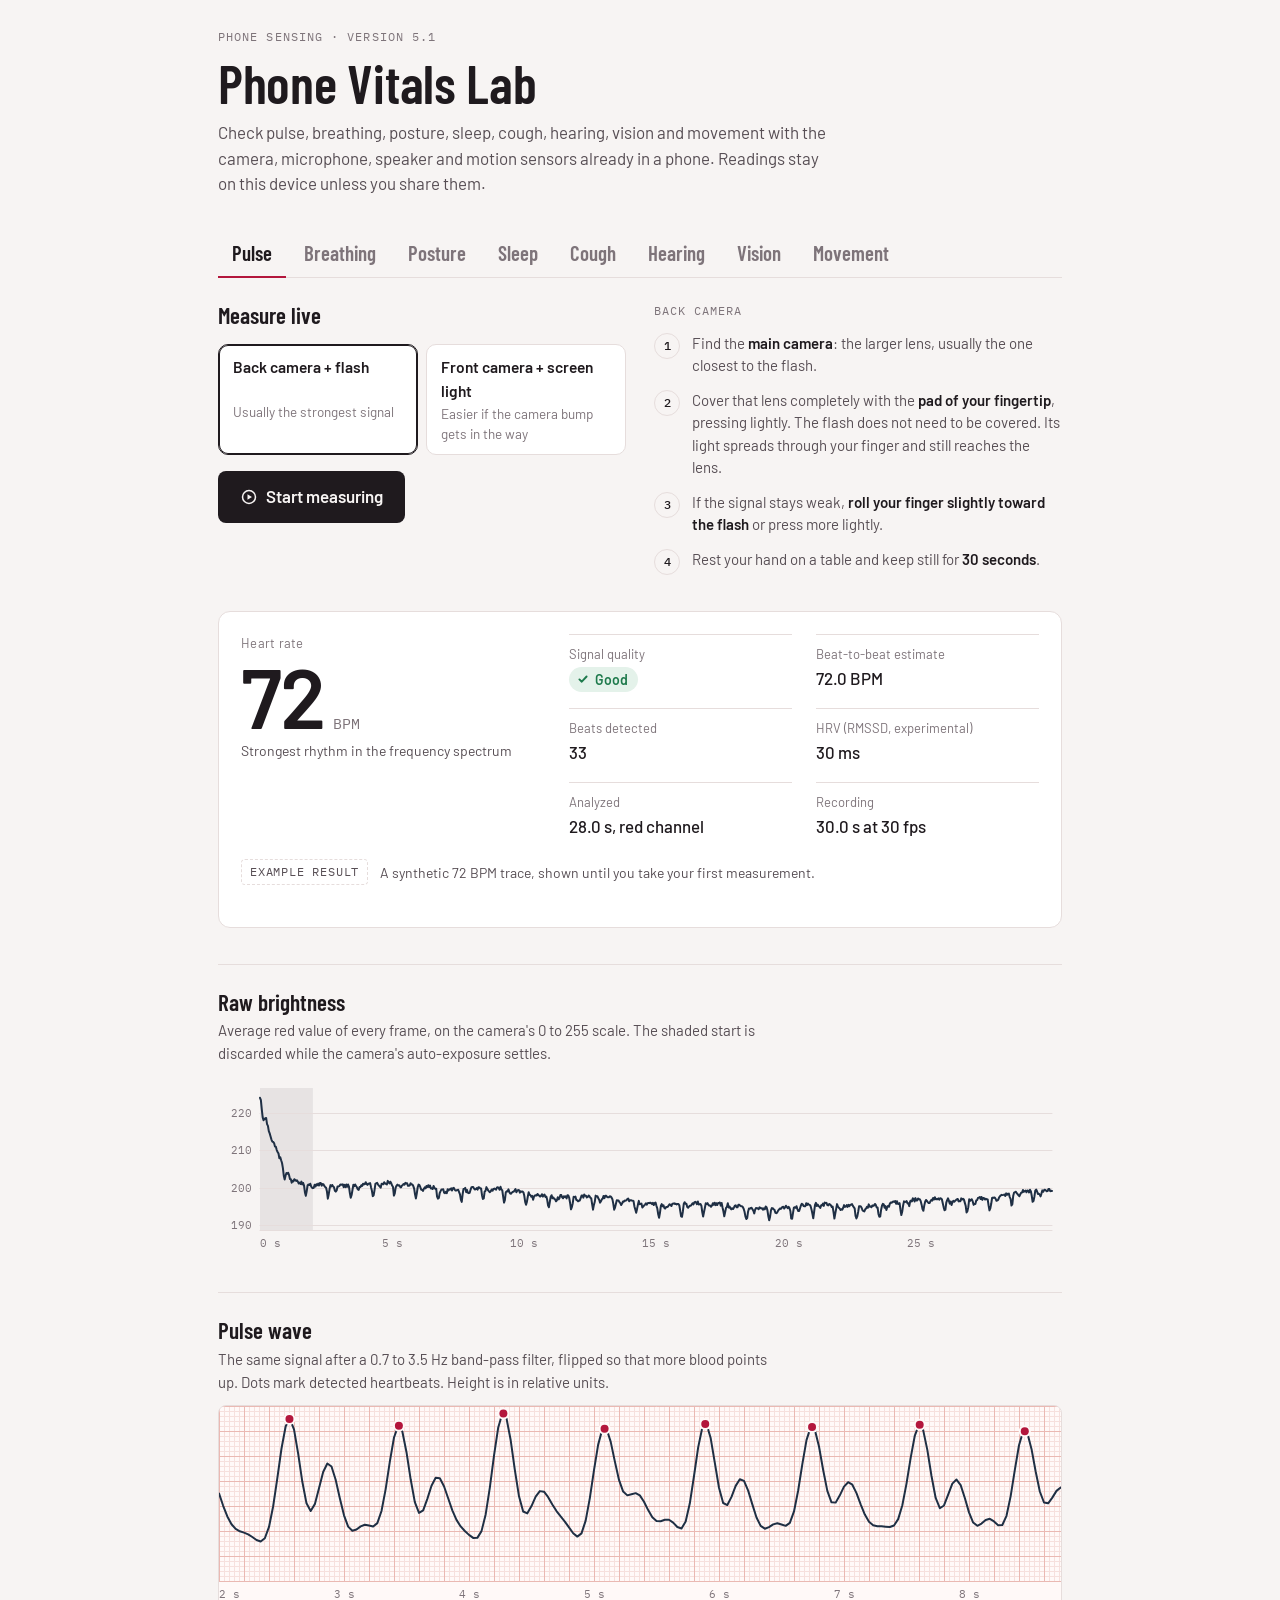
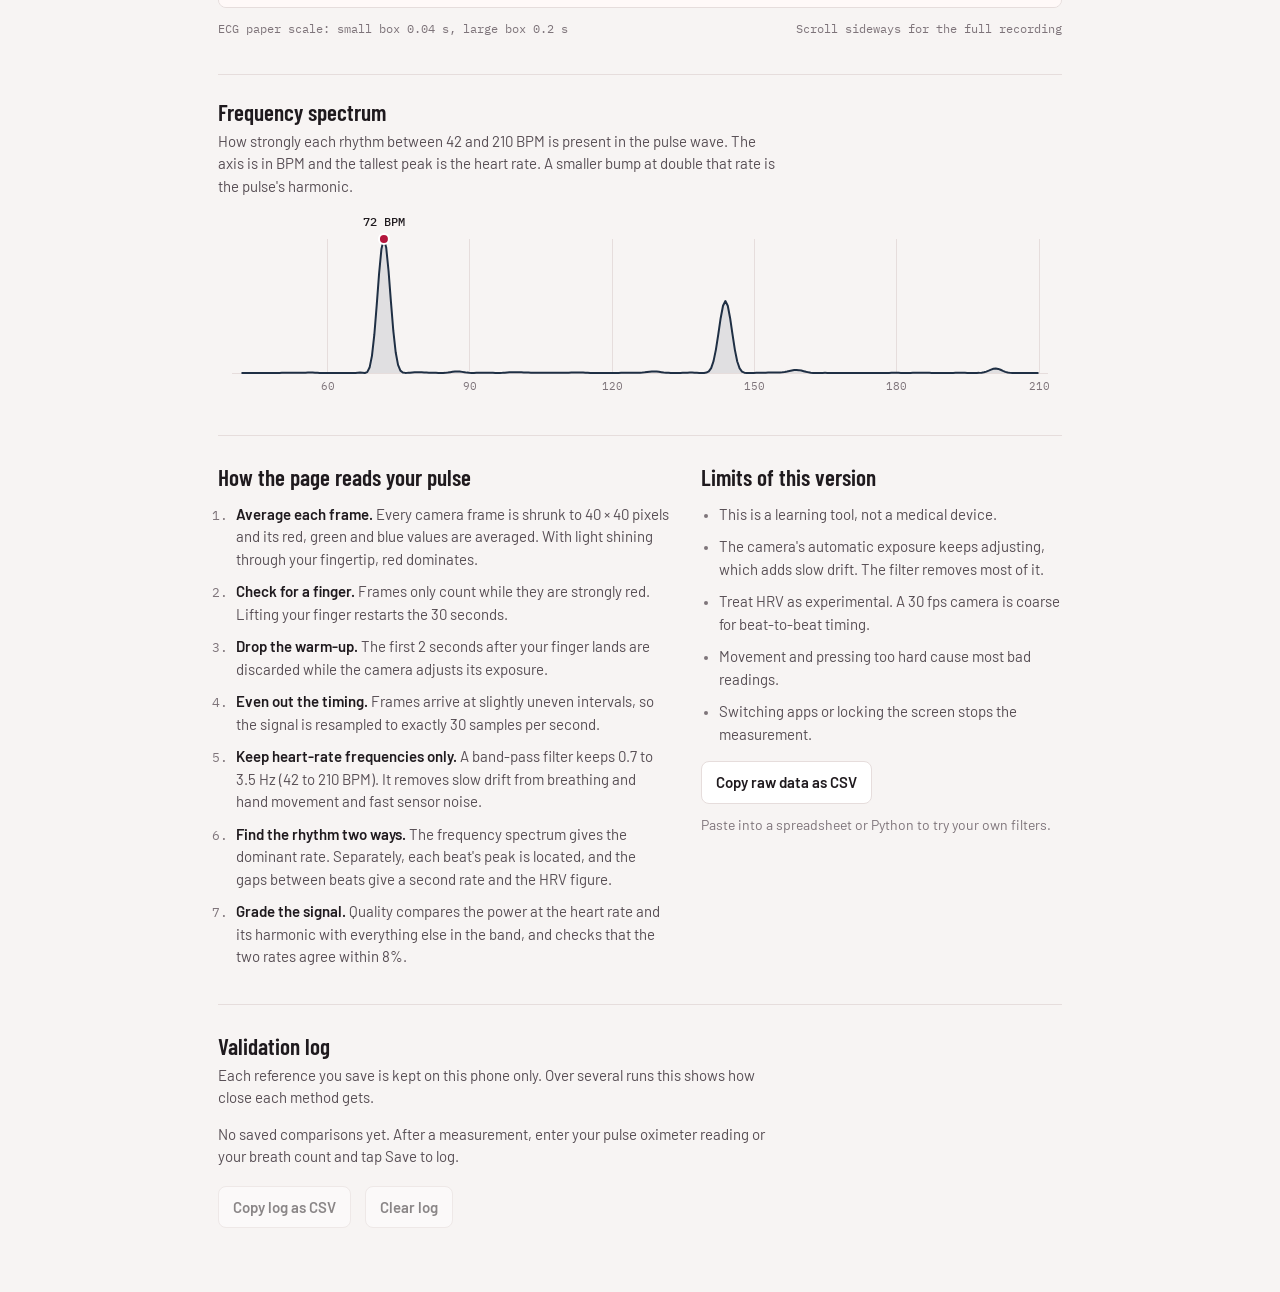
==== commit 19a2f870: "Posture: measure the head against gravity using the phone's tilt sensor - Head angle = camera tilt f" ====
--- a/index.html
+++ b/index.html
@@ -505,7 +505,7 @@
 <body>
 <main class="sheet">
   <header class="masthead">
-    <p class="eyebrow">Phone sensing · version 5</p>
+    <p class="eyebrow">Phone sensing · version 5.1</p>
     <h1>Phone Vitals Lab</h1>
     <p class="lede">Check pulse, breathing, posture, sleep, cough, hearing, vision and movement with the camera, microphone, speaker and motion sensors already in a phone. Readings stay on this device unless you share them.</p>
   </header>
@@ -806,8 +806,14 @@
     <section class="capture" id="pCapture">
       <div class="capture-main">
         <h2>Watch my posture</h2>
-        <p class="capture-lede">Uses the front camera of this phone or laptop. A big sign in the top-right corner flashes while your posture needs fixing and turns green as soon as it is fixed. It keeps checking until you press End or close the tab.</p>
+        <p class="capture-lede">Uses the front camera and, on a phone, the tilt sensor, which tells the page where the camera is pointing. So looking down at a phone held low is caught even when your face looks fine on camera. A big sign in the top-right corner flashes while your posture needs fixing and turns green as soon as it is fixed.</p>
         <div class="field-row">
+          <label class="field" for="pView">Camera
+            <select id="pView">
+              <option value="front" selected>In front of me</option>
+              <option value="side">To my side</option>
+            </select>
+          </label>
           <label class="field" for="pLevel">Sensitivity
             <select id="pLevel">
               <option value="relaxed">Relaxed</option>
@@ -834,12 +840,12 @@
       <div class="howto-wrap">
         <p class="howto-title">Setup</p>
         <ol class="howto">
-          <li><span>Put the camera at about <strong>eye level</strong>, facing you. Prop a phone up rather than holding it.</span></li>
-          <li><span>Sit <strong>50 to 80 cm</strong> away, so your <strong>head and both shoulders</strong> are in view.</span></li>
-          <li><span>When the check starts, <strong>sit up straight</strong> and look at the screen for 5 seconds. That posture becomes your target.</span></li>
-          <li><span>Carry on working. Press <strong>End</strong> when you are done.</span></li>
+          <li><span><strong>Calibrate step 1:</strong> sit up straight, hold or prop the phone <strong>upright at eye level</strong>, 70 to 100 cm away, and look straight ahead. Head, shoulders and ideally your waist should be in view; the page asks the camera for its widest picture.</span></li>
+          <li><span><strong>Step 2, phones:</strong> keep your head level and lower the phone to <strong>chest height</strong>, tilted up at your face. You may glance down with your eyes, but don't bend your neck. This teaches the page the shape of your face.</span></li>
+          <li><span>After that the phone can be <strong>anywhere, even in your hand</strong>. Its tilt sensor works out where the camera points, so looking down at a low phone is caught.</span></li>
+          <li><span>For the best check of a head pushed forward, choose <strong>Camera: To my side</strong> and prop the phone about 1 metre to your left or right, at chest height.</span></li>
         </ol>
-        <p class="footnote">The video is analysed on this device and never uploaded. The pose model (about 15 MB) downloads the first time.</p>
+        <p class="footnote">The video is analysed on this device and never uploaded. The pose model (about 15 MB) downloads the first time. On an iPhone, allow Motion &amp; Orientation when asked.</p>
       </div>
     </section>
 
@@ -888,25 +894,31 @@
       <section>
         <h2>How the page checks posture</h2>
         <ol>
-          <li><strong>Find your pose.</strong> A pose model (Google's MediaPipe Pose Landmarker) locates your nose, eyes, ears and shoulders in the camera image about 5 times a second.</li>
-          <li><strong>Learn your upright posture.</strong> During calibration it records where your head sits relative to your shoulders while you sit up straight.</li>
-          <li><strong>Compare every frame with that target.</strong> Six checks run at once:
+          <li><strong>Find your pose.</strong> A pose model (Google's MediaPipe Pose Landmarker) locates your nose, eyes, ears, shoulders and hips in the camera image about 5 times a second. The camera is asked for its full 4:3 picture at its widest zoom, which shows more of you than the cropped default.</li>
+          <li><strong>Know where the camera points.</strong> The phone's tilt sensor measures how far the camera looks up or down and whether the phone is on a slant. Seeing the ceiling means the camera looks up, and the sensor measures exactly how much. Every picture is first turned so that up is truly up.</li>
+          <li><strong>Head angle against gravity.</strong> When the head bends, the nose drops below the ear line in the picture. That gives the head's angle relative to the camera; adding the camera's own angle gives the head's true angle. So a phone held low, with your face square to it, still counts as looking down. The neck load shown is from a published model of the spine: about 5 kg upright, 12 kg at 15°, 18 kg at 30° and 27 kg at 60°.</li>
+          <li><strong>Two-step calibration.</strong> Step 1, phone at eye level, records your upright posture. Step 2 sees your still-level head from below, which tells the page how far your nose sits in front of your ears, so the head angle fits your face rather than an average one.</li>
+          <li><strong>Front view checks:</strong>
             <ul>
-              <li><strong>Slouching:</strong> your head sinks toward your shoulders.</li>
+              <li><strong>Head bent down:</strong> more than 20° on Normal (15° Strict, 30° Relaxed), whatever the calibration.</li>
               <li><strong>Head pushed forward:</strong> your head looks bigger compared with your shoulders, because it moved toward the camera.</li>
+              <li><strong>Slouching</strong> and <strong>back slumped:</strong> your head sinks toward your shoulders, or your shoulders sink toward your hips, allowing for the camera's angle.</li>
               <li><strong>Too close to the screen:</strong> your shoulders look wider than at calibration.</li>
-              <li><strong>Looking down:</strong> your nose drops below the line of your ears.</li>
-              <li><strong>Head tilted</strong> and <strong>shoulders uneven:</strong> the ear line or shoulder line tilts away from its calibrated angle.</li>
+              <li>The checks that compare proportions in the picture (head forward, slouching, slumped, too close) pause while the phone is tilted more than 10° away from where it was at calibration, because perspective changes them. Head angle and the level checks keep running.</li>
+              <li><strong>Head tilted</strong> and <strong>shoulders uneven:</strong> the ear line or shoulder line tilts, measured against true level.</li>
             </ul>
           </li>
+          <li><strong>Side view checks:</strong> how far your ear sits in front of your shoulder (head pushed forward), the slope from ear to eye (head bent down), and the slope from shoulder to hip (leaning forward). Each is checked both against the calibration and against a fixed limit, so a slouched calibration cannot hide it.</li>
           <li><strong>Warn after a delay.</strong> A problem has to last for the "Warn after" time before the sign turns red, so reaching for a cup does not set it off. Once you fix it, the sign turns green within 0.6 seconds, or within 2 seconds if you are only just inside the limit.</li>
         </ol>
       </section>
       <section>
         <h2>Limits of this version</h2>
         <ul>
-          <li>A single camera sees you from the front, so it judges posture from indirect clues. Treat it as a reminder, not a medical assessment.</li>
-          <li>Recalibrate after moving the camera or changing chairs, because the target depends on where the camera is.</li>
+          <li>This is a reminder, not a medical assessment. The geometry was tested on a simulated person seen from many phone angles, not yet on real people against a clinical measurement.</li>
+          <li>Without a tilt sensor (most laptops) the page assumes the camera faces you level, and compares with the calibration only. Recalibrate after moving it.</li>
+          <li>Without step 2, head angles assume an average face; the error can reach about 10° when the phone is held well below your face.</li>
+          <li>From the front, a head pushed straight forward shows only as your face growing; the side view measures it directly.</li>
           <li>Dim light, hair over the ears and a busy background make the pose less steady.</li>
           <li>On a laptop it keeps checking in a background tab, but you only see the sign while the page is visible. Turn on the sound, or use the floating window in Chrome or Edge.</li>
           <li>On a phone, the camera pauses when you switch apps, so keep the page on screen.</li>
@@ -1458,6 +1470,7 @@
       <span class="live-timer" id="pTimer">00:00</span>
     </div>
     <p class="live-status" id="pStatus" aria-live="polite">Starting the camera…</p>
+    <p class="live-note" id="pTilt"></p>
     <div class="pcam-wrap" id="pCamWrap">
       <video id="pCam" muted playsinline autoplay></video>
       <canvas id="pOverlay" aria-hidden="true"></canvas>
@@ -1467,6 +1480,7 @@
     <div class="live-actions">
       <button type="button" class="btn" id="pEnd">End</button>
       <button type="button" class="btn-quiet" id="pRecal">Recalibrate</button>
+      <button type="button" class="btn-quiet" id="pSkip" hidden>Skip step 2</button>
       <button type="button" class="btn-quiet" id="pPip" hidden>Keep on top of other windows</button>
     </div>
     <div class="ptoggles">
@@ -2079,23 +2093,28 @@
 // DSP-END
 
 // POSTURE-START
-// Posture from pose landmarks (MediaPipe numbering: 0 nose, 2/5 eyes, 7/8 ears, 11/12 shoulders).
-// Every check compares the current frame with the calibrated upright posture; a score of 1 is the limit.
+// Posture from pose landmarks (MediaPipe numbering: 0 nose, 2/5 eyes, 7/8 ears, 11/12 shoulders, 23/24 hips; odd = person's left).
+// The phone's tilt sensor tells where the camera points, so head angles are measured against gravity, not just against the calibration picture.
 const POSTURE = (() => {
+  // Relative limits are changes from the calibrated upright posture; absolute limits (degrees) hold whatever the calibration.
   const LEVELS = {
-    relaxed: { slouch: 0.22, forward: 0.15, close: 0.25, down: 0.22, headTilt: 14, shoulders: 9 },
-    normal:  { slouch: 0.14, forward: 0.10, close: 0.17, down: 0.15, headTilt: 10, shoulders: 6 },
-    strict:  { slouch: 0.09, forward: 0.07, close: 0.11, down: 0.10, headTilt: 7,  shoulders: 4 }
+    relaxed: { slouch: 0.22, forward: 0.15, close: 0.25, downRel: 0.22, headTilt: 14, shoulders: 9, slump: 0.16, down: 30, fwdAbs: 38, fwdRel: 14, sideDownAbs: 32, sideDownRel: 20, leanAbs: 26, leanRel: 16 },
+    normal:  { slouch: 0.14, forward: 0.10, close: 0.17, downRel: 0.15, headTilt: 10, shoulders: 6,  slump: 0.11, down: 20, fwdAbs: 30, fwdRel: 10, sideDownAbs: 25, sideDownRel: 15, leanAbs: 20, leanRel: 12 },
+    strict:  { slouch: 0.09, forward: 0.07, close: 0.11, downRel: 0.10, headTilt: 7,  shoulders: 4,  slump: 0.08, down: 15, fwdAbs: 24, fwdRel: 7,  sideDownAbs: 20, sideDownRel: 10, leanAbs: 15, leanRel: 8 }
   };
   const CHECKS = [
-    { key: 'slouch',    label: 'Slouching',               fix: 'Sit up tall' },
-    { key: 'forward',   label: 'Head pushed forward',     fix: 'Pull your head back' },
-    { key: 'close',     label: 'Too close to the screen', fix: 'Lean back' },
-    { key: 'down',      label: 'Looking down',            fix: 'Lift your chin' },
-    { key: 'headTilt',  label: 'Head tilted',             fix: 'Level your head' },
-    { key: 'shoulders', label: 'Shoulders uneven',        fix: 'Level your shoulders' }
+    { key: 'down',      label: 'Head bent down',          fix: 'Raise the screen to eye level', modes: ['front', 'side'] },
+    { key: 'forward',   label: 'Head pushed forward',     fix: 'Pull your head back',           modes: ['front', 'side'] },
+    { key: 'slouch',    label: 'Slouching',               fix: 'Sit up tall',                   modes: ['front'] },
+    { key: 'slump',     label: 'Back slumped',            fix: 'Lift your chest',               modes: ['front'] },
+    { key: 'lean',      label: 'Leaning forward',         fix: 'Sit back in the chair',         modes: ['side'] },
+    { key: 'close',     label: 'Too close to the screen', fix: 'Lean back',                     modes: ['front'] },
+    { key: 'headTilt',  label: 'Head tilted',             fix: 'Level your head',               modes: ['front'] },
+    { key: 'shoulders', label: 'Shoulders uneven',        fix: 'Level your shoulders',          modes: ['front'] }
   ];
-  const deg = (r) => r * 180 / Math.PI;
+  const checksFor = (mode) => CHECKS.filter(c => c.modes.includes(mode));
+  const deg = (r) => r * 180 / Math.PI, rad = (d) => d * Math.PI / 180;
+  const clamp = (v, a, b) => Math.min(b, Math.max(a, v));
   const vis = (p) => (p && typeof p.visibility === 'number' ? p.visibility : 1);
   function lineAngle(a, b) {
     let ang = deg(Math.atan2(a.y - b.y, a.x - b.x));
@@ -2104,67 +2123,218 @@
   }
   function angDiff(a, b) { const d = Math.abs(a - b) % 180; return Math.min(d, 180 - d); }
   function median(a) {
-    const s = a.slice().sort((x, y) => x - y), n = s.length;
+    const s = a.filter(v => v != null && isFinite(v)).sort((x, y) => x - y), n = s.length;
     return n ? (n % 2 ? s[(n - 1) / 2] : (s[n / 2 - 1] + s[n / 2]) / 2) : NaN;
   }
 
-  function features(lm, w, h) {
+  // ---------- Where the camera points ----------
+  // up: world-up as a unit vector in the phone's own axes (x to the right edge, y to the top edge, z out of the screen).
+  // screenAngle: screen.orientation.angle. Returns how far the front camera looks up (elev) and how far the picture is turned (roll).
+  function cameraPose(up, screenAngle) {
+    if (!up) return null;
+    const a = rad(screenAngle || 0);
+    const dUp = up[0] * Math.sin(a) + up[1] * Math.cos(a);
+    const dRight = up[0] * Math.cos(a) - up[1] * Math.sin(a);
+    const elev = deg(Math.asin(clamp(up[2], -1, 1)));
+    // The front camera's picture is a mirror of the screen's left-right, so its x axis runs against the screen's.
+    let roll = deg(Math.atan2(-dRight, dUp));
+    if (Math.abs(elev) > 75) roll = null;   // camera pointing at ceiling or floor: the turn is meaningless
+    return { elev, roll };
+  }
+  // Up from the deviceorientation angles (degrees).
+  function upFromAngles(beta, gamma) {
+    const b = rad(beta), g = rad(gamma);
+    return [-Math.cos(b) * Math.sin(g), Math.sin(b), Math.cos(b) * Math.cos(g)];
+  }
+  // Rough neck load from head bend (Hansraj 2014): 0° about 5 kg, 15° 12, 30° 18, 45° 22, 60° 27.
+  const LOAD = [[0, 5.4], [15, 12.2], [30, 18.1], [45, 22.2], [60, 27.2]];
+  function neckLoad(phi) {
+    const p = clamp(phi, 0, 60);
+    for (let i = 1; i < LOAD.length; i++) if (p <= LOAD[i][0]) { const [a, va] = LOAD[i - 1], [b, vb] = LOAD[i]; return va + (vb - va) * (p - a) / (b - a); }
+    return LOAD[LOAD.length - 1][1];
+  }
+
+  // ---------- Head pitch from the front ----------
+  // Seen from the front, the nose drops below the ear line as the head bends: offset/ear width = K·sin(p) + c·cos(p),
+  // where K is how far the nose sits in front of the ears (about 0.77 of the ear-to-ear width; 0.4 for the eyes) and
+  // c is the person's own offset, learned at calibration.
+  const KHEAD = { ear: 0.77, eye: 0.40 };
+  function relPitch(down, c, K) {
+    const R = Math.hypot(K, c);
+    return deg(Math.asin(clamp(down / R, -1, 1)) - Math.atan2(c, K));
+  }
+  function learnC(down, pDeg, K) { const p = rad(pDeg); return (down - K * Math.sin(p)) / Math.cos(p); }
+  // Close up, the nose is nearer the camera than the ears, so its offset looks bigger. Undo that, given a guess of the pitch.
+  // q: ear width over focal length, which says how close the face is.
+  function flatDown(h, K, pDeg) {
+    const m = 1 / Math.max(0.5, 1 - K * Math.cos(rad(pDeg)) * h.q);
+    return h.down / m;
+  }
+
+  // ---------- One frame ----------
+  // cam: { elev, roll } from the tilt sensor, or null. f: focal length in pixels (rough).
+  function features(lm, w, h, cam, mode, f) {
     if (!lm || lm.length < 13) return { ok: false, why: 'none' };
-    const P = (i) => ({ x: lm[i].x * w, y: lm[i].y * h, v: vis(lm[i]) });
+    mode = mode || 'front';
+    const P = (i) => (lm[i] ? { x: lm[i].x * w, y: lm[i].y * h, v: vis(lm[i]) } : { x: NaN, y: NaN, v: 0 });
     const inside = (p) => p.x > -0.02 * w && p.x < 1.02 * w && p.y > -0.02 * h && p.y < 1.02 * h;
+    const roll = cam && cam.roll != null && Math.abs(cam.roll) <= 45 ? cam.roll : 0;
+    const elev = cam && cam.elev != null ? cam.elev : null;
+    const fl = f || 0.65 * Math.max(w, h);
+    // Turn the picture back so that up is up, then measure.
+    const ca = Math.cos(rad(-roll)), sa = Math.sin(rad(-roll)), cx = w / 2, cy = h / 2;
+    const D = (p) => ({ x: cx + (p.x - cx) * ca - (p.y - cy) * sa, y: cy + (p.x - cx) * sa + (p.y - cy) * ca, v: p.v });
+    const sight = (y) => deg(Math.atan((cy - y) / fl));            // how far above the camera's centre line a point is seen
+    const squash = (y) => (elev == null ? 1 : Math.max(0.5, Math.cos(rad(elev + sight(y)))));   // vertical shortening from a tilted camera
+    const side = Math.max(w, h);
+    const base = { ok: true, mode, w, h, elev, roll: cam ? cam.roll : null, tilt: !!cam };
+
+    if (mode === 'side') {
+      const score = (i) => (vis(lm[i]) || 0);
+      const leftVis = score(7) + score(11) + 0.5 * score(23), rightVis = score(8) + score(12) + 0.5 * score(24);
+      const L = leftVis >= rightVis;
+      const ear = P(L ? 7 : 8), sh = P(L ? 11 : 12), hip = P(L ? 23 : 24), eye = P(L ? 2 : 5), nose = P(0);
+      if (sh.v < 0.5 || !inside(sh)) return { ok: false, why: 'shoulders' };
+      if (ear.v < 0.5 || !inside(ear) || nose.v < 0.3) return { ok: false, why: 'face' };
+      const span = Math.hypot(ear.x - sh.x, ear.y - sh.y);
+      if (span < 0.06 * side) return { ok: false, why: 'far' };
+      const e = D(ear), s = D(sh), n = D(nose);
+      const dir = Math.sign(n.x - e.x) || 1;                          // which way the person faces in the picture
+      const k = squash((e.y + s.y) / 2);
+      const fwd = deg(Math.atan2(dir * (e.x - s.x), (s.y - e.y) / k));
+      let down = null, lean = null;
+      if (eye.v >= 0.5 && inside(eye)) { const y = D(eye); down = deg(Math.atan2((y.y - e.y) / k, dir * (y.x - e.x))); }
+      if (hip.v >= 0.5 && inside(hip)) { const hp = D(hip), kh = squash((s.y + hp.y) / 2); lean = deg(Math.atan2(dir * (s.x - hp.x), (hp.y - s.y) / kh)); }
+      return Object.assign(base, { scale: span / side, fwd, down, lean, raw: { ear, sh, hip: hip.v >= 0.5 ? hip : null, eye: eye.v >= 0.5 ? eye : null, nose } });
+    }
+
     const ls = P(11), rs = P(12), nose = P(0);
     if (ls.v < 0.5 || rs.v < 0.5 || !inside(ls) || !inside(rs)) return { ok: false, why: 'shoulders' };
-    const side = Math.max(w, h);
     const sw = Math.hypot(ls.x - rs.x, ls.y - rs.y);
     if (sw < 0.1 * side) return { ok: false, why: 'far' };
     if (nose.v < 0.5 || !inside(nose)) return { ok: false, why: 'face' };
     const sm = { x: (ls.x + rs.x) / 2, y: (ls.y + rs.y) / 2 };
-    const head = (a, b) => {
+    const dls = D(ls), drs = D(rs), dn = D(nose), dsm = D(sm);
+    const head = (a, b, kind) => {
       if (a.v < 0.5 || b.v < 0.5) return null;
       const hw = Math.hypot(a.x - b.x, a.y - b.y);
       if (!(hw > 0.06 * sw)) return null;
       const m = { x: (a.x + b.x) / 2, y: (a.y + b.y) / 2 };
-      return { neck: (sm.y - m.y) / sw, ratio: hw / sw, tilt: lineAngle(a, b), down: (nose.y - m.y) / hw, mid: m, a, b, hw };
+      const da = D(a), db = D(b), dm = D(m);
+      return {
+        kind, a, b, mid: m, hw,
+        neck: (dsm.y - dm.y) / sw / squash((dsm.y + dm.y) / 2),
+        ratio: hw / sw,
+        tilt: lineAngle(da, db),
+        down: (dn.y - dm.y) / hw,
+        sight: sight(dm.y),
+        q: hw / fl
+      };
     };
-    const ear = head(P(7), P(8)), eye = head(P(2), P(5));
+    const ear = head(P(7), P(8), 'ear'), eye = head(P(2), P(5), 'eye');
     if (!ear && !eye) return { ok: false, why: 'face' };
-    return { ok: true, scale: sw / side, sTilt: lineAngle(ls, rs), sw, sm, ls, rs, nose, ear, eye };
-  }
-
-  function makeBaseline(list) {
-    const ok = list.filter(f => f && f.ok);
+    const lh = P(23), rh = P(24);
+    let torso = null;
+    if (lh.v >= 0.5 && rh.v >= 0.5 && inside(lh) && inside(rh)) {
+      const hm = D({ x: (lh.x + rh.x) / 2, y: (lh.y + rh.y) / 2, v: 1 });
+      torso = (hm.y - dsm.y) / sw / squash((hm.y + dsm.y) / 2);
+    }
+    return Object.assign(base, { scale: sw / side, sTilt: lineAngle(dls, drs), sw, sm, ls, rs, nose, ear, eye, torso });
+  }
+
+  // Head bend against gravity (degrees, positive = chin down), front view. Needs the tilt sensor and a calibration.
+  function headPitch(f, b) {
+    if (!f.ok || f.mode !== 'front' || f.elev == null || !b) return null;
+    const kind = f.ear && b.ear && b.ear.c != null ? 'ear' : (f.eye && b.eye && b.eye.c != null ? 'eye' : null);
+    if (!kind) return null;
+    const h = f[kind], K = b[kind].K || KHEAD[kind], c = b[kind].c;
+    let p = relPitch(h.down, c, K);
+    for (let i = 0; i < 3; i++) p = relPitch(flatDown(h, K, p), c, K);
+    return f.elev + h.sight + p;
+  }
+
+  // Calibration: the person sits upright, head level, the phone upright at eye level.
+  // low (optional, front view with a tilt sensor): the head stays level while the phone is lowered and pointed up at the face.
+  // Seeing the same level head from a known lower angle tells how far this person's nose sits in front of the ears.
+  function makeBaseline(list, mode, low) {
+    const ok = list.filter(f => f && f.ok && f.mode === (mode || 'front'));
     if (ok.length < 8) return null;
+    const med = (fn) => median(ok.map(fn));
+    const base = { mode: mode || 'front', n: ok.length, scale: med(f => f.scale), elev: med(f => f.elev), tilt: ok.every(f => f.tilt) };
+    if (base.mode === 'side') {
+      Object.assign(base, { fwd: med(f => f.fwd), down: med(f => f.down), lean: med(f => f.lean) });
+      return isFinite(base.fwd) ? base : null;
+    }
     const part = (k) => {
       const xs = ok.filter(f => f[k]);
       if (xs.length < Math.max(6, 0.6 * ok.length)) return null;
+      // The head is taken as level at calibration, so whatever offset the nose shows then is this person's own.
+      const cs = xs.filter(f => f.elev != null).map(f => { const p = -(f.elev + f[k].sight); return learnC(flatDown(f[k], KHEAD[k], p), p, KHEAD[k]); });
       return {
         neck: median(xs.map(f => f[k].neck)), ratio: median(xs.map(f => f[k].ratio)),
-        tilt: median(xs.map(f => f[k].tilt)), down: median(xs.map(f => f[k].down))
+        tilt: median(xs.map(f => f[k].tilt)), down: median(xs.map(f => f[k].down)),
+        c: cs.length >= Math.max(6, 0.6 * xs.length) ? median(cs) : null
       };
     };
-    const base = { scale: median(ok.map(f => f.scale)), sTilt: median(ok.map(f => f.sTilt)), ear: part('ear'), eye: part('eye'), n: ok.length };
-    return base.ear || base.eye ? base : null;
-  }
-
-  function scores(f, base, level) {
-    const T = LEVELS[level] || LEVELS.normal;
+    Object.assign(base, { sTilt: med(f => f.sTilt), torso: med(f => f.torso), ear: part('ear'), eye: part('eye') });
+    if (!(base.ear || base.eye)) return null;
+    const lows = (low || []).filter(f => f && f.ok && f.mode === 'front' && f.elev != null);
+    for (const k of ['ear', 'eye']) {
+      const b = base[k];
+      if (!b || b.c == null) continue;
+      const xs = lows.filter(f => f[k] && f.elev + f[k].sight >= 15);
+      if (xs.length < 6) continue;
+      const K0 = KHEAD[k], calFrames = ok.filter(f => f[k] && f.elev != null);
+      let K = K0, c = b.c;
+      for (let it = 0; it < 4; it++) {
+        // The level head is seen from below by (elev + sight) degrees, so its pitch relative to the camera is minus that.
+        K = median(xs.map(f => { const p = -(f.elev + f[k].sight); return (flatDown(f[k], K, p) - c * Math.cos(rad(p))) / Math.sin(rad(p)); }));
+        K = clamp(isFinite(K) ? K : K0, 0.5 * K0, 1.6 * K0);
+        c = median(calFrames.map(f => { const p = -(f.elev + f[k].sight); return learnC(flatDown(f[k], K, p), p, K); }));
+      }
+      b.K = K; b.c = c; b.Kn = xs.length;
+    }
+    return base;
+  }
+
+  // Scores: 1 is the limit; NaN means the check cannot run right now. ctx.moved: the phone is not where it was at calibration.
+  function scores(f, base, level, ctx) {
+    const T = LEVELS[level] || LEVELS.normal, moved = !!(ctx && ctx.moved);
+    if (!f.ok || !base || f.mode !== base.mode) return null;
+    if (f.mode === 'side') {
+      const both = (a, b) => (a != null && b != null && isFinite(b));
+      return {
+        kind: 'side',
+        info: { fwd: f.fwd, downRel: f.down != null && isFinite(base.down) ? f.down - base.down : null, leanRel: f.lean != null && isFinite(base.lean) ? f.lean - base.lean : null },
+        s: {
+          forward: Math.max(f.fwd / T.fwdAbs, (f.fwd - base.fwd) / T.fwdRel),
+          down: both(f.down, base.down) ? Math.max(f.down / T.sideDownAbs, (f.down - base.down) / T.sideDownRel) : NaN,
+          lean: both(f.lean, base.lean) ? Math.max(f.lean / T.leanAbs, (f.lean - base.lean) / T.leanRel) : NaN
+        }
+      };
+    }
     const kind = f.ear && base.ear ? 'ear' : (f.eye && base.eye ? 'eye' : null);
     if (!kind) return null;
     const c = f[kind], b = base[kind];
+    const phi = headPitch(f, base);
+    // Proportions in the picture (head size, neck length, distance) change with perspective when the camera moves,
+    // so they are only compared while the phone is where it was at calibration. Angles against gravity always work.
     return {
       kind,
+      info: { phi, load: phi == null ? null : neckLoad(phi) },
       s: {
-        slouch: ((b.neck - c.neck) / Math.max(0.2, Math.abs(b.neck))) / T.slouch,
-        forward: (c.ratio / b.ratio - 1) / T.forward,
-        close: (f.scale / base.scale - 1) / T.close,
-        down: (c.down - b.down) / T.down,
+        down: phi != null ? Math.max(0, phi) / T.down : (c.down - b.down) / T.downRel,
+        forward: moved ? NaN : (c.ratio / b.ratio - 1) / T.forward,
+        slouch: moved ? NaN : ((b.neck - c.neck) / Math.max(0.2, Math.abs(b.neck))) / T.slouch,
+        slump: !moved && f.torso != null && isFinite(base.torso) ? ((base.torso - f.torso) / base.torso) / T.slump : NaN,
+        close: moved ? NaN : (f.scale / base.scale - 1) / T.close,
         headTilt: angDiff(c.tilt, b.tilt) / T.headTilt,
         shoulders: angDiff(f.sTilt, base.sTilt) / T.shoulders
       }
     };
   }
 
-  return { LEVELS, CHECKS, features, makeBaseline, scores, median };
+  return { LEVELS, CHECKS, checksFor, cameraPose, upFromAngles, neckLoad, relPitch, features, headPitch, makeBaseline, scores, median };
 })();
 // POSTURE-END
 
@@ -3654,6 +3824,8 @@
       stream: null, track: null, capture: null, lm: null, delegate: '', busy: false, errors: 0, detMs: 0, detN: 0,
       level: $('#pLevel').value, delay: +$('#pDelay').value, sound: $('#pSound').checked,
       calibStart: 0, calibFrames: [], countdown: 0, base: null, smooth: null, lastTick: 0,
+      mode: $('#pView').value, cam: null, moving: false, info: null, phiShow: null, moved: false, checks: [],
+      calStep: 'level', calibFirst: 0, lowFrames: [], lowStart: 0, wide: false,
       state: 'calib', badSince: null, goodSince: null, absentSince: null, badStart: 0, lastBeep: 0,
       mon: 0, good: 0, bad: 0, absent: 0, warnings: 0, longest: 0, issues: {}, timeline: [],
       over: [], feat: null, frameW: 0, frameH: 0, statusMsg: '', lastStatus: '', wl: null, pip: null
@@ -3673,9 +3845,79 @@
   function openCamera() {
     return navigator.mediaDevices.getUserMedia({
       audio: false,
-      video: { facingMode: 'user', width: { ideal: 640 }, height: { ideal: 480 }, frameRate: { ideal: 30, max: 30 } }
+      // The full 4:3 picture: many phones crop the front camera to 16:9 unless asked, which cuts off shoulders and hips.
+      video: { facingMode: 'user', width: { ideal: 1280 }, height: { ideal: 960 }, aspectRatio: { ideal: 4 / 3 }, frameRate: { ideal: 30, max: 30 } }
     });
   }
+  // Zoom out as far as the camera allows.
+  async function widen(track) {
+    try {
+      const caps = track.getCapabilities ? track.getCapabilities() : {};
+      if (caps.zoom && typeof caps.zoom.min === 'number') { await track.applyConstraints({ advanced: [{ zoom: caps.zoom.min }] }); return true; }
+    } catch (e) { /* not supported */ }
+    return false;
+  }
+
+  // ---------- Where the phone points ----------
+  const TILT = { up: null, t: 0, src: '', hist: [], on: false, sign: 1, mot: null, seen: false };
+  const norm3 = (v) => { const m = Math.hypot(v[0], v[1], v[2]) || 1; return [v[0] / m, v[1] / m, v[2] / m]; };
+  function feedUp(v, src) {
+    const now = performance.now();
+    if (TILT.src === 'ori' && src === 'mot' && now - TILT.t < 1000) return;   // the orientation sensor is preferred
+    TILT.up = TILT.up && now - TILT.t < 1000 ? norm3(TILT.up.map((x, i) => 0.75 * x + 0.25 * v[i])) : v;
+    TILT.t = now; TILT.src = src; TILT.seen = true;
+    TILT.hist.push([now, TILT.up]);
+    while (TILT.hist.length && now - TILT.hist[0][0] > 1500) TILT.hist.shift();
+  }
+  function onOri(e) {
+    if (e.beta == null || e.gamma == null) return;
+    const u = POSTURE.upFromAngles(e.beta, e.gamma);
+    // Some browsers report the motion sensor with the opposite sign; learn it from the orientation sensor.
+    if (TILT.mot) TILT.sign = TILT.mot[0] * u[0] + TILT.mot[1] * u[1] + TILT.mot[2] * u[2] < -0.5 ? -1 : 1;
+    feedUp(u, 'ori');
+  }
+  function onMot(e) {
+    const a = e.accelerationIncludingGravity;
+    if (!a || a.x == null) return;
+    const m = Math.hypot(a.x, a.y, a.z);
+    if (m < 6 || m > 14) return;                          // being shaken: not a clean reading of gravity
+    TILT.mot = [a.x / m, a.y / m, a.z / m];
+    feedUp(TILT.mot.map((x) => x * TILT.sign), 'mot');
+  }
+  function askSensors() {
+    const asks = [];
+    for (const E of [window.DeviceOrientationEvent, window.DeviceMotionEvent]) {
+      if (E && typeof E.requestPermission === 'function') asks.push(E.requestPermission().catch(() => 'denied'));
+    }
+    return Promise.all(asks);
+  }
+  function tiltOn() {
+    if (TILT.on) return;
+    Object.assign(TILT, { on: true, up: null, hist: [], src: '', seen: false });
+    window.addEventListener('deviceorientation', onOri);
+    window.addEventListener('devicemotion', onMot);
+  }
+  function tiltOff() {
+    TILT.on = false;
+    window.removeEventListener('deviceorientation', onOri);
+    window.removeEventListener('devicemotion', onMot);
+  }
+  function camNow() {
+    if (!TILT.up || performance.now() - TILT.t > 1500) return null;
+    const so = screen.orientation;
+    const angle = so && typeof so.angle === 'number' ? so.angle : (window.orientation || 0);
+    return POSTURE.cameraPose(TILT.up, angle);
+  }
+  function phoneMoving() {
+    const h = TILT.hist;
+    if (h.length < 3) return false;
+    const a = h[0][1];
+    let mx = 0;
+    for (const [, u] of h) mx = Math.max(mx, Math.acos(Math.min(1, a[0] * u[0] + a[1] * u[1] + a[2] * u[2])));
+    return mx * 180 / Math.PI > 6;
+  }
+  const coarse = window.matchMedia('(pointer: coarse)').matches;
+  const focal = (w, h) => (coarse ? 0.65 : 0.8) * Math.max(w, h);   // rough: phone front cameras are wider than laptop webcams
   function sizeWrap() {
     const v = $('#pCam'), wrap = $('#pCamWrap');
     const ar = v.videoWidth && v.videoHeight ? v.videoWidth / v.videoHeight : 4 / 3;
@@ -3746,43 +3988,81 @@
     const dt = P.lastTick ? Math.min(2, (now - P.lastTick) / 1000) : 0;
     P.lastTick = now;
     P.frameW = w; P.frameH = h;
-    const f = lmk ? POSTURE.features(lmk, w, h) : { ok: false, why: 'none' };
+    P.cam = camNow();
+    P.moving = phoneMoving();
+    const f = lmk ? POSTURE.features(lmk, w, h, P.cam, P.mode, focal(w, h)) : { ok: false, why: 'none' };
     P.feat = f;
     if (P.phase === 'calibrating') calibrate(f, now);
     else if (P.phase === 'monitoring') monitor(f, now, dt);
     renderLive(now);
   }
 
+  const whyText = (f) => (P.mode === 'side' && f.why === 'face' ? 'Sit side-on to the camera so one ear and shoulder are in view.' : WHY[f.why] || WHY.none);
+  const calibIntro = () => (P.mode === 'side' ? 'Sit up straight and look straight ahead.' : 'Sit up straight and look straight ahead at the screen.');
+  const LOW_MSG = 'Step 2 of 2: keep your head level. Lower the phone to chest height and tilt it up at your face. Glance with your eyes only; don\'t bend your neck.';
   function startCalibration(now) {
-    P.phase = 'calibrating';
-    P.calibStart = now; P.calibFrames = []; P.countdown = CALIB_WAIT;
-    P.smooth = null; P.over = [];
-    P.statusMsg = 'Sit up straight and look at the screen. Calibrating in ' + CALIB_WAIT + '…';
-  }
-
+    P.phase = 'calibrating'; P.calStep = 'level';
+    P.calibStart = now; P.calibFrames = []; P.lowFrames = []; P.countdown = CALIB_WAIT;
+    P.smooth = null; P.over = []; P.info = null; P.phiShow = null;
+    $('#pSkip').hidden = true;
+    P.statusMsg = calibIntro() + ' Calibrating in ' + CALIB_WAIT + '…';
+  }
+  // Calibration needs the phone held still, upright and straight, so that "level" really is level.
+  function phoneProblem() {
+    const c = P.cam;
+    if (!c) return '';
+    if (P.moving) return 'Hold the phone still.';
+    const lim = P.mode === 'side' ? 15 : 12;
+    if (Math.abs(c.elev) > lim) return (P.mode === 'side' ? 'Prop the phone upright at chest height, to your side.' : 'Hold the phone upright at eye level.') + ' The camera is tilted ' + (c.elev > 0 ? 'up ' : 'down ') + Math.round(Math.abs(c.elev)) + '°.';
+    if (c.roll != null && Math.abs(c.roll) > 15) return 'Hold the phone straight, not on a slant.';
+    return '';
+  }
   function calibrate(f, now) {
-    const el = (now - P.calibStart) / 1000;
+    if (P.calStep === 'low') { calibrateLow(f, now); return; }
+    const el = (now - P.calibStart) / 1000, issue = phoneProblem();
     if (el < CALIB_WAIT) {
       P.countdown = Math.ceil(CALIB_WAIT - el);
-      P.statusMsg = 'Sit up straight and look at the screen. Calibrating in ' + P.countdown + '…';
+      P.statusMsg = (issue || calibIntro()) + ' Calibrating in ' + P.countdown + '…';
       return;
     }
     P.countdown = 0;
-    if (f.ok) { P.calibFrames.push(f); P.statusMsg = 'Hold that posture…'; }
-    else P.statusMsg = WHY[f.why] || WHY.none;
-    if (P.calibFrames.length >= 10 && el >= CALIB_WAIT + CALIB_LEN) {
-      const base = POSTURE.makeBaseline(P.calibFrames.slice(-30));
-      if (base) {
-        P.base = base;
-        P.phase = 'monitoring';
-        P.smooth = null; P.absentSince = null; P.lastTick = now;
-        setState('good', now);
-        P.statusMsg = 'Calibrated. Keep it up.';
+    if (issue) { P.statusMsg = issue; P.calibFrames = []; return; }
+    if (f.ok) { if (!P.calibFrames.length) P.calibFirst = now; P.calibFrames.push(f); P.statusMsg = 'Hold that posture…'; }
+    else P.statusMsg = whyText(f);
+    if (P.calibFrames.length >= 10 && (now - P.calibFirst) / 1000 >= CALIB_LEN) {
+      // With a tilt sensor and a front view, a second look from below learns the shape of this face.
+      if (P.mode === 'front' && P.cam && P.calibFrames.every((x) => x.tilt)) {
+        P.calStep = 'low'; P.lowStart = now; P.lowFrames = [];
+        $('#pSkip').hidden = false;
+        if (P.sound) beep(now);
+        P.statusMsg = LOW_MSG;
         return;
       }
-      P.calibFrames = [];
-    }
-  }
+      finishCalibration(now);
+    }
+  }
+  function calibrateLow(f, now) {
+    const h = f.ok ? (f.ear || f.eye) : null;
+    const below = P.cam && h ? P.cam.elev + h.sight : null;   // how far below the face the camera now is
+    if (below != null && below >= 18 && !P.moving) { P.lowFrames.push(f); P.statusMsg = 'Hold it there, head level…'; }
+    else if (!f.ok) P.statusMsg = whyText(f);
+    else P.statusMsg = LOW_MSG + (below != null ? ' Now ' + Math.max(0, Math.round(below)) + '° below, need 18°.' : '');
+    if (P.lowFrames.length >= 12 || (now - P.lowStart) / 1000 > 30) finishCalibration(now);
+  }
+  function finishCalibration(now) {
+    $('#pSkip').hidden = true;
+    const low = P.lowFrames.length >= 6 ? P.lowFrames.slice(-20) : null;
+    const base = POSTURE.makeBaseline(P.calibFrames.slice(-30), P.mode, low);
+    if (!base) { startCalibration(now); P.statusMsg = 'Calibration did not work. ' + calibIntro(); return; }
+    P.base = base;
+    P.phase = 'monitoring';
+    P.smooth = null; P.absentSince = null; P.lastTick = now;
+    setState('good', now);
+    if (P.sound) beep(now);
+    const learned = (base.ear && base.ear.Kn) || (base.eye && base.eye.Kn);
+    P.statusMsg = 'Calibrated' + (learned ? ' to your face' : '') + '. ' + (P.cam ? 'The phone can go anywhere now.' : 'Keep the camera where it is.');
+  }
+  $('#pSkip').addEventListener('click', () => { if (P.running && P.phase === 'calibrating' && P.calStep === 'low') finishCalibration(performance.now()); });
 
   function setState(s, now) {
     if (P.state === 'bad' && s !== 'bad') P.longest = Math.max(P.longest, (now - P.badStart) / 1000);
@@ -3794,25 +4074,34 @@
   }
 
   function monitor(f, now, dt) {
-    const r = f.ok ? POSTURE.scores(f, P.base, P.level) : null;
+    // The phone counts as moved when it tilts away from where it was at calibration, or is being moved now.
+    P.moved = P.mode === 'front' && isFinite(P.base.elev) && (!P.cam || Math.abs(P.cam.elev - P.base.elev) > 10 || P.moving);
+    const r = f.ok ? POSTURE.scores(f, P.base, P.level, { moved: P.moved }) : null;
     if (r) {
-      // Smooth over about half a second so single noisy frames do not count.
-      if (!P.smooth || !dt) P.smooth = { ...r.s };
-      else {
-        const a = 1 - Math.exp(-dt / 0.5);
-        for (const k in r.s) P.smooth[k] += a * (r.s[k] - P.smooth[k]);
+      // Smooth over about half a second so single noisy frames do not count. NaN means the check is paused.
+      const a = !P.smooth || !dt ? 1 : 1 - Math.exp(-dt / 0.5);
+      if (!P.smooth) P.smooth = {};
+      for (const k in r.s) {
+        const v = r.s[k];
+        if (!isFinite(v)) P.smooth[k] = NaN;
+        else if (!isFinite(P.smooth[k])) P.smooth[k] = v;
+        else P.smooth[k] += a * (v - P.smooth[k]);
       }
+      P.info = r.info;
+      const phi = r.info && r.info.phi;
+      P.phiShow = phi == null ? null : (P.phiShow == null ? phi : P.phiShow + a * (phi - P.phiShow));
       P.absentSince = null;
     } else if (P.absentSince == null) P.absentSince = now;
 
     if (!r && now - P.absentSince >= ABSENT_MS) {
       if (P.state !== 'absent') setState('absent', now);
       P.smooth = null; P.over = [];
-      P.statusMsg = WHY[f.why] || WHY.none;
+      P.statusMsg = whyText(f);
     } else if (r && P.smooth) {
       const s = P.smooth;
-      const worst = Math.max(...POSTURE.CHECKS.map(c => s[c.key]));
-      P.over = POSTURE.CHECKS.filter(c => s[c.key] >= 1).map(c => c.key);
+      const live = P.checks.filter(c => isFinite(s[c.key]));
+      const worst = live.length ? Math.max(...live.map(c => s[c.key])) : 0;
+      P.over = live.filter(c => s[c.key] >= 1).map(c => c.key);
       if (P.state === 'absent') setState('good', now);
       if (P.state === 'good') {
         if (worst >= 1) {
@@ -3886,7 +4175,7 @@
   // ---------- Rendering the live view ----------
   function signFor() {
     if (P.phase !== 'monitoring') {
-      return { state: 'calib', label: P.phase === 'loading' ? 'Starting' : (P.countdown ? 'Get ready' : 'Calibrating'), num: P.countdown ? String(P.countdown) : '…' };
+      return { state: 'calib', label: P.phase === 'loading' ? 'Starting' : (P.countdown ? 'Get ready' : (P.calStep === 'low' ? 'Step 2' : 'Calibrating')), num: P.countdown ? String(P.countdown) : (P.calStep === 'low' ? '2' : '…') };
     }
     if (P.state === 'bad') return { state: 'bad', label: P.over.length ? CHECK[P.over[0]].fix : 'Fix your posture', num: '' };
     if (P.state === 'good') return { state: 'good', label: 'Good posture', num: '' };
@@ -3901,16 +4190,34 @@
     if (txt.textContent !== s.num) txt.textContent = s.num;
   }
 
-  function buildChecks() {
+  function buildChecks(mode) {
     const ul = $('#pChecks');
     ul.innerHTML = '';
-    for (const c of POSTURE.CHECKS) {
+    for (const c of POSTURE.checksFor(mode || 'front')) {
       const li = document.createElement('li');
       li.dataset.key = c.key;
       li.innerHTML = '<span class="pc-label"></span><span class="pc-meter"><span class="pc-fill"></span><span class="pc-limit"></span></span><span class="pc-state">–</span>';
       li.querySelector('.pc-label').textContent = c.label;
       ul.appendChild(li);
     }
+  }
+
+  function tiltText() {
+    if (!P.running || P.phase === 'loading') return '';
+    const c = P.cam, parts = [];
+    if (c) parts.push(Math.abs(c.elev) <= 8 ? 'Phone upright' : 'Camera looking ' + (c.elev > 0 ? 'up ' : 'down ') + Math.round(Math.abs(c.elev)) + '°' + (P.mode === 'front' && c.elev > 20 ? ', phone below your face' : ''));
+    else parts.push(TILT.seen ? 'Tilt sensor paused' : 'No tilt sensor: keep the camera level, facing you');
+    if (P.phase === 'monitoring' && P.info) {
+      if (P.mode === 'front' && P.phiShow != null) parts.push('Head bent ' + Math.max(0, Math.round(P.phiShow)) + '°, neck load about ' + Math.round(POSTURE.neckLoad(P.phiShow)) + ' kg');
+      if (P.mode === 'side') {
+        parts.push('Ear ' + Math.round(P.info.fwd) + '° ahead of shoulder');
+        if (P.info.downRel != null) parts.push('head ' + Math.round(Math.abs(P.info.downRel)) + '° ' + (P.info.downRel >= 0 ? 'lower' : 'higher') + ' than calibrated');
+        if (P.info.leanRel != null) parts.push('trunk ' + Math.round(Math.abs(P.info.leanRel)) + '° ' + (P.info.leanRel >= 0 ? 'forward of' : 'behind') + ' calibrated');
+      }
+      if (P.moved) parts.push('phone moved: head angle and level checks only; put it back for the rest');
+    }
+    if (P.wide) parts.push('widest camera view');
+    return parts.join(' · ');
   }
 
   function fmtClock(sec) {
@@ -3938,17 +4245,19 @@
       } catch (e) { /* window closed */ }
     }
     if (P.statusMsg !== P.lastStatus) { P.lastStatus = P.statusMsg; $('#pStatus').textContent = P.statusMsg; }
+    const tt = tiltText();
+    if ($('#pTilt').textContent !== tt) $('#pTilt').textContent = tt;
     $('#pTimer').textContent = fmtClock(P.mon);
 
     const ul = $('#pChecks');
     const active = P.phase === 'monitoring' && P.smooth;
     ul.dataset.idle = active ? 'false' : 'true';
     for (const li of ul.children) {
-      const k = li.dataset.key, v = active ? Math.max(0, P.smooth[k]) : 0;
-      const over = !!active && v >= 1;
+      const k = li.dataset.key, raw = active ? P.smooth[k] : NaN, on = isFinite(raw), v = on ? Math.max(0, raw) : 0;
+      const over = on && v >= 1;
       li.dataset.over = over ? 'true' : 'false';
       li.querySelector('.pc-fill').style.width = (Math.min(1.5, v) / 1.5 * 100).toFixed(1) + '%';
-      li.querySelector('.pc-state').textContent = active ? (over ? 'Fix' : 'OK') : '–';
+      li.querySelector('.pc-state').textContent = active ? (on ? (over ? 'Fix' : 'OK') : 'Paused') : '–';
     }
 
     const seen = P.good + P.bad;
@@ -3980,6 +4289,7 @@
       : P.state === 'bad' ? cs.getPropertyValue('--alert').trim() : cs.getPropertyValue('--ok').trim();
     const sx = W / P.frameW, sy = H / P.frameH;
     const pt = (p) => [p.x * sx, p.y * sy];
+    if (f.mode === 'side') { drawSide(ctx, f, pt, col); return; }
     const hd = f.ear || f.eye;
     const line = (a, b, width) => {
       ctx.lineCap = 'round';
@@ -4000,6 +4310,31 @@
       ctx.setLineDash([]);
     }
     for (const p of [f.ls, f.rs, hd.a, hd.b, f.nose]) {
+      const [x, y] = pt(p);
+      ctx.beginPath(); ctx.arc(x, y, 6, 0, Math.PI * 2); ctx.fillStyle = 'rgba(0,0,0,0.45)'; ctx.fill();
+      ctx.beginPath(); ctx.arc(x, y, 4, 0, Math.PI * 2); ctx.fillStyle = col; ctx.fill();
+    }
+  }
+
+  function drawSide(ctx, f, pt, col) {
+    const R = f.raw;
+    const seg = (a, b, width) => {
+      ctx.lineCap = 'round';
+      ctx.strokeStyle = 'rgba(0,0,0,0.45)'; ctx.lineWidth = width + 3;
+      ctx.beginPath(); ctx.moveTo(...pt(a)); ctx.lineTo(...pt(b)); ctx.stroke();
+      ctx.strokeStyle = col; ctx.lineWidth = width;
+      ctx.beginPath(); ctx.moveTo(...pt(a)); ctx.lineTo(...pt(b)); ctx.stroke();
+    };
+    // True vertical through the shoulder: where the ear should sit.
+    const r = (P.cam && P.cam.roll != null ? P.cam.roll : 0) * Math.PI / 180, len = Math.hypot(R.ear.x - R.sh.x, R.ear.y - R.sh.y) * 1.15;
+    const top = { x: R.sh.x + Math.sin(r) * len, y: R.sh.y - Math.cos(r) * len };
+    ctx.setLineDash([6, 5]); ctx.lineWidth = 2; ctx.strokeStyle = 'rgba(255,255,255,0.9)';
+    ctx.beginPath(); ctx.moveTo(...pt(R.sh)); ctx.lineTo(...pt(top)); ctx.stroke();
+    ctx.setLineDash([]);
+    seg(R.sh, R.ear, 4);
+    if (R.hip) seg(R.hip, R.sh, 4);
+    if (R.eye) seg(R.ear, R.eye, 3);
+    for (const p of [R.ear, R.sh, R.hip, R.eye].filter(Boolean)) {
       const [x, y] = pt(p);
       ctx.beginPath(); ctx.arc(x, y, 6, 0, Math.PI * 2); ctx.fillStyle = 'rgba(0,0,0,0.45)'; ctx.fill();
       ctx.beginPath(); ctx.arc(x, y, 4, 0, Math.PI * 2); ctx.fillStyle = col; ctx.fill();
@@ -4053,7 +4388,11 @@
     showErr('');
     if (P.running) return;
     if (!navigator.mediaDevices || !navigator.mediaDevices.getUserMedia) { showErr(camErr(null)); return; }
+    const sensorsAsked = askSensors();   // must be asked straight from the tap on iPhones
     freshSession();
+    buildChecks(P.mode);
+    P.checks = POSTURE.checksFor(P.mode);
+    sensorsAsked.then(() => { if (P.running) tiltOn(); });
     if (P.sound) ensureAudio();
     $('#pSoundLive').checked = P.sound;
     P.running = true; P.phase = 'loading';
@@ -4077,6 +4416,7 @@
     const v = $('#pCam');
     v.srcObject = P.stream;
     try { await v.play(); } catch (e) { /* autoplay muted is allowed; frames still arrive */ }
+    P.wide = await widen(P.track);
     sizeWrap();
     try { P.capture = 'ImageCapture' in window ? new ImageCapture(P.track) : null; } catch (e) { P.capture = null; }
     P.track.addEventListener('ended', () => { if (P.running) endSession('The camera stopped, so the posture check ended.'); });
@@ -4092,6 +4432,7 @@
     const hadMonitoring = P.mon >= 10;
     P.running = false; P.phase = 'idle';
     stopTicker();
+    tiltOff();
     if (P.stream) P.stream.getTracks().forEach(t => t.stop());
     $('#pCam').srcObject = null;
     closePip();
@@ -4104,7 +4445,7 @@
     if (hadMonitoring) {
       session = {
         source: 'live', mon: P.mon, good: P.good, bad: P.bad, absent: P.absent, warnings: P.warnings,
-        longest: P.longest, issues: { ...P.issues }, timeline: P.timeline.slice(), level: P.level, delay: P.delay,
+        longest: P.longest, issues: { ...P.issues }, timeline: P.timeline.slice(), level: P.level, delay: P.delay, mode: P.mode,
         label: 'Ended ' + new Date().toLocaleTimeString([], { hour: '2-digit', minute: '2-digit' })
       };
       renderSession();
@@ -4143,7 +4484,7 @@
       source: 'example', mon: 1500, good: sum('good'), bad: sum('bad'), absent: sum('absent'),
       warnings: segs.filter(x => x[0] === 'bad').length,
       longest: Math.max(...segs.filter(x => x[0] === 'bad').map(x => x[2] - x[1])),
-      issues: { forward: 128, slouch: 61, down: 17 }, level: 'normal', delay: 3,
+      issues: { down: 128, forward: 61, slouch: 17 }, level: 'normal', delay: 3, mode: 'front',
       timeline: segs.map(([s, t0, t1]) => ({ s, t0, t1 })), label: ''
     };
   }
@@ -4159,7 +4500,7 @@
     $('#pIssue').textContent = top && top[1] > 0 ? CHECK[top[0]].label : 'None';
     $('#pLongest').textContent = S.warnings ? fmtLong(S.longest) : 'None';
     $('#pAbsent').textContent = fmtLong(S.absent);
-    $('#pSettings').textContent = LEVEL_TEXT[S.level] + ', warn after ' + S.delay + ' s';
+    $('#pSettings').textContent = (S.mode === 'side' ? 'Side view, ' : 'Front view, ') + LEVEL_TEXT[S.level].toLowerCase() + ', warn after ' + S.delay + ' s';
     const chip = $('#pChip');
     if (S.source === 'example') {
       chip.dataset.kind = 'example'; chip.textContent = 'Example result';
@@ -4225,7 +4566,7 @@
   window.FPLUI.redrawPosture = drawTimeline;
 
   // ---------- Boot ----------
-  buildChecks();
+  buildChecks('front');
   syncPipBtn();
   session = exampleSession();
   renderSession();
